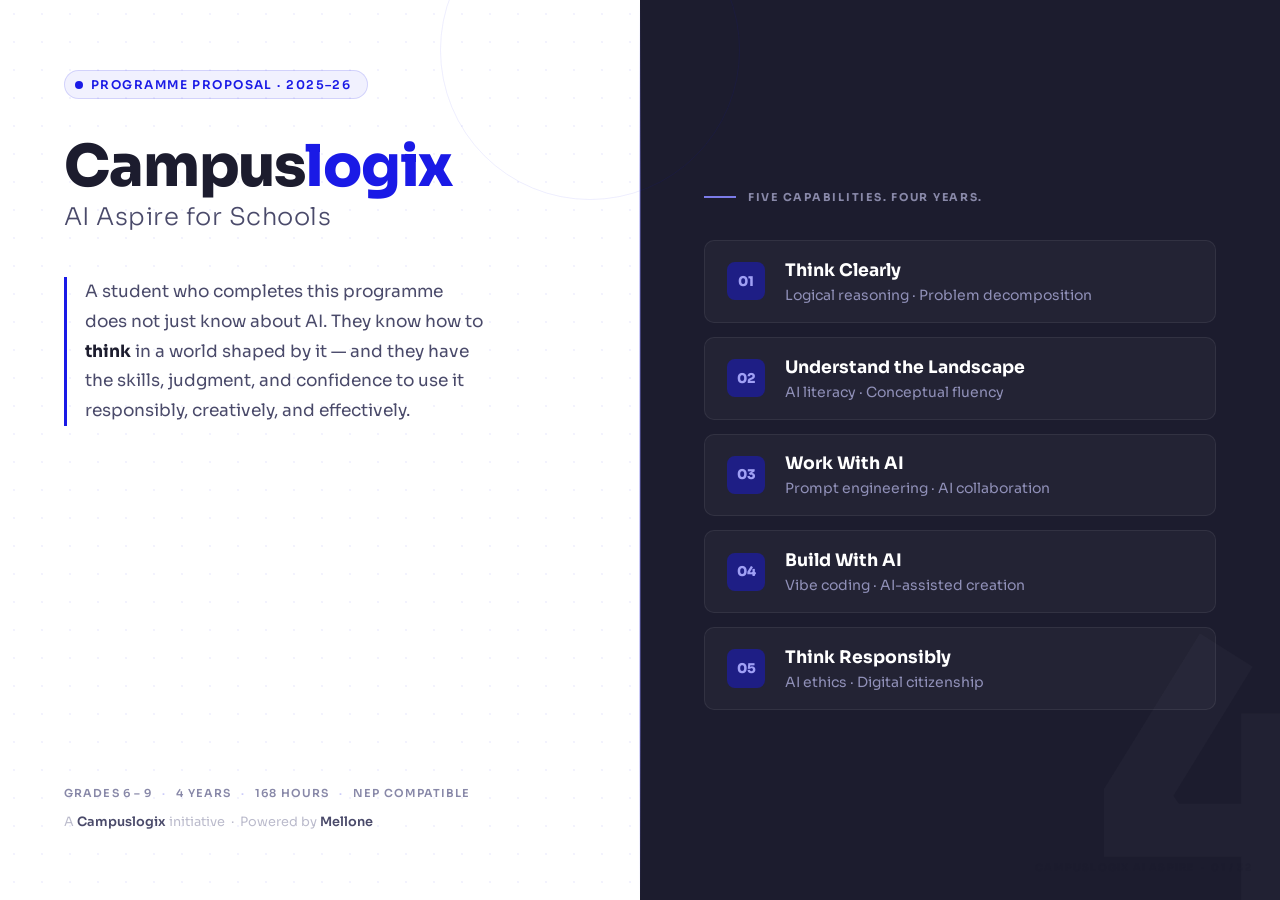
==== index.html @ 18c3fe25 "Smooth transitions, reorder closure slide, fix L9-04 layout - Transition easing updated to 0.55s cub" ====
<!DOCTYPE html>
<html lang="en">
<head>
<meta charset="UTF-8">
<meta name="viewport" content="width=device-width, initial-scale=1.0">
<title>Campuslogix AI Aspire for Schools</title>
<link rel="preconnect" href="https://fonts.googleapis.com">
<link rel="preconnect" href="https://fonts.gstatic.com" crossorigin>
<link href="https://fonts.googleapis.com/css2?family=Sora:wght@300;400;600;700;800&display=swap" rel="stylesheet">
<style>
*,*::before,*::after{box-sizing:border-box;margin:0;padding:0}
:root{--deep-blue:#1A1AE6;--mid-blue:#3333CC;--periwinkle:#7B7BE8;--pale-blue:#A0A0F5;--off-white:#F4F4FB;--dark-navy:#1C1C2E;--white:#FFFFFF;--mid-grey:#4A4A6A;--light-grey:#8888A8}
html,body{width:100%;height:100%;font-family:'Sora',sans-serif;overflow:hidden}
.deck{width:100vw;height:100vh;position:relative;overflow:hidden}
.slide{position:absolute;inset:0;width:100%;height:100%;overflow:hidden}

/* ── section_01_open.html ── */
/* ── RESET ───────────────────────────────────────────────────────────────── */
*, *::before, *::after { box-sizing: border-box; margin: 0; padding: 0; }

:root {
  --deep-blue:  #1A1AE6;
  --mid-blue:   #3333CC;
  --periwinkle: #7B7BE8;
  --pale-blue:  #A0A0F5;
  --off-white:  #F4F4FB;
  --dark-navy:  #1C1C2E;
  --white:      #FFFFFF;
  --mid-grey:   #4A4A6A;
  --light-grey: #8888A8;
}

html, body {
  width: 100%; height: 100%;
  font-family: 'Sora', sans-serif;
  background: var(--dark-navy);
  overflow: hidden;
}

/* ── DECK WRAPPER ────────────────────────────────────────────────────────── */
.deck {
  width: 100vw;
  height: 100vh;
  position: relative;
  overflow: hidden;
}

/* Each slide fills the full viewport, stacked via transform */
.slide {
  position: absolute;
  inset: 0;
  width: 100%;
  height: 100%;
  transform: translateY(100%);
  transition: transform 0.45s cubic-bezier(0.65, 0, 0.35, 1);
  will-change: transform;
  overflow: hidden;
}

.slide.active   { transform: translateY(0); }
.slide.prev     { transform: translateY(-100%); }
/* inactive slides stay at translateX(100%) by default */

/* ── NAV DOTS ────────────────────────────────────────────────────────────── */
.nav-dots {
  position: fixed;
  bottom: clamp(18px, 2.5vw, 32px);
  left: 50%;
  transform: translateX(-50%);
  display: flex;
  gap: 10px;
  z-index: 100;
}
.nav-dot {
  width: 7px; height: 7px;
  border-radius: 50%;
  background: rgba(255,255,255,0.2);
  border: none;
  cursor: pointer;
  padding: 0;
  transition: background 0.25s, transform 0.25s;
}
.nav-dot.active {
  background: var(--periwinkle);
  transform: scale(1.3);
}

/* ── NAV ARROWS ─────────────────────────────────────────────────────────── */
.nav-arrow {
  position: fixed;
  top: 50%;
  transform: translateY(-50%);
  z-index: 100;
  width: clamp(36px, 3.5vw, 48px);
  height: clamp(36px, 3.5vw, 48px);
  border-radius: 50%;
  border: 1px solid rgba(255,255,255,0.15);
  background: rgba(255,255,255,0.06);
  color: rgba(255,255,255,0.5);
  font-size: clamp(14px, 1.4vw, 18px);
  cursor: pointer;
  display: flex; align-items: center; justify-content: center;
  transition: background 0.2s, border-color 0.2s, color 0.2s;
  backdrop-filter: blur(4px);
}
.nav-arrow:hover {
  background: rgba(123,123,232,0.2);
  border-color: rgba(123,123,232,0.4);
  color: var(--white);
}
.nav-arrow.left  { left:  clamp(12px, 1.5vw, 24px); }
.nav-arrow.right { right: clamp(12px, 1.5vw, 24px); }
.nav-arrow:disabled { opacity: 0.2; cursor: default; }
.nav-arrow:disabled:hover { background: rgba(255,255,255,0.06); border-color: rgba(255,255,255,0.15); color: rgba(255,255,255,0.5); }

/* ── SLIDE BADGE (shared) ────────────────────────────────────────────────── */
.slide-badge {
  position: absolute;
  bottom: clamp(16px, 2vw, 28px);
  right: clamp(20px, 2.2vw, 32px);
  font-size: 10px; font-weight: 700;
  letter-spacing: 0.12em; text-transform: uppercase;
  color: rgba(255,255,255,0.15);
  z-index: 10;
}
.slide-badge.dark-text { color: rgba(28,28,46,0.22); }

/* ═══════════════════════════════════════════════════════════════════════════
   SLIDE 01 — HERO
   ═══════════════════════════════════════════════════════════════════════════ */
#slide-01 {
  display: grid;
  grid-template-columns: 1fr 1fr;
  background: var(--white);
}

/* Left panel */
.s1-left {
  background: var(--white);
  display: flex; flex-direction: column; justify-content: space-between;
  padding: clamp(40px,5.5vw,76px) clamp(40px,5vw,72px);
  position: relative; z-index: 2;
}
.s1-left::before {
  content: ''; position: absolute; inset: 0;
  background-image: radial-gradient(circle, rgba(26,26,230,0.055) 1px, transparent 1px);
  background-size: 28px 28px; pointer-events: none;
}
.s1-left::after {
  content: ''; position: absolute; top: -100px; right: -100px;
  width: 300px; height: 300px; border-radius: 50%;
  border: 1.5px solid rgba(26,26,230,0.07); pointer-events: none;
}
.s1-left-top, .s1-left-bottom { position: relative; z-index: 1; }

.label-chip {
  display: inline-flex; align-items: center; gap: 8px;
  background: rgba(26,26,230,0.06); border: 1px solid rgba(26,26,230,0.14);
  border-radius: 100px; padding: 6px 16px 6px 10px;
  margin-bottom: clamp(24px,3vw,40px);
}
.label-chip .dot {
  width: 8px; height: 8px; border-radius: 50%; background: var(--deep-blue);
  animation: pulse 2.4s ease-in-out infinite;
}
@keyframes pulse { 0%,100%{opacity:1;transform:scale(1)} 50%{opacity:0.35;transform:scale(0.7)} }
.label-chip span {
  font-size: clamp(10px,1vw,12px); font-weight: 600;
  letter-spacing: 0.12em; text-transform: uppercase; color: var(--deep-blue);
}

.wordmark {
  font-size: clamp(36px,4.5vw,64px); font-weight: 800;
  color: var(--dark-navy); line-height: 1; letter-spacing: -0.02em; margin-bottom: 6px;
}
.wordmark em { font-style: normal; color: var(--deep-blue); }

.programme-name {
  font-size: clamp(15px,1.9vw,25px); font-weight: 300;
  color: var(--mid-grey); letter-spacing: 0.02em; margin-bottom: clamp(28px,3.5vw,48px);
}

.hero-statement {
  font-size: clamp(13px,1.35vw,17px); font-weight: 400; color: var(--mid-grey);
  line-height: 1.75; max-width: 420px;
  border-left: 3px solid var(--deep-blue); padding-left: 18px;
}
.hero-statement strong { color: var(--dark-navy); font-weight: 700; }

.meta-tags { display: flex; flex-wrap: wrap; gap: 10px; margin-bottom: 14px; }
.tag {
  font-size: clamp(9px,0.9vw,11px); font-weight: 600;
  letter-spacing: 0.1em; text-transform: uppercase; color: var(--light-grey);
  display: flex; align-items: center; gap: 10px;
}
.tag::after { content: '·'; color: rgba(26,26,230,0.22); }
.tag:last-child::after { display: none; }
.attribution { font-size: clamp(10px,1vw,13px); color: #BBBBCC; }
.attribution strong { color: var(--mid-grey); font-weight: 600; }

/* Junction line */
.junction {
  position: absolute; top: 0; left: 50%; transform: translateX(-50%);
  width: 2px; height: 100%;
  background: linear-gradient(to bottom, transparent 0%, rgba(123,123,232,0.4) 20%, rgba(123,123,232,0.4) 80%, transparent 100%);
  z-index: 5; pointer-events: none;
}

/* Right panel */
.s1-right {
  background: var(--dark-navy);
  display: flex; flex-direction: column; justify-content: center;
  padding: clamp(40px,6vw,80px) clamp(40px,5vw,72px);
  position: relative; overflow: hidden;
}
.bg-numeral {
  position: absolute; right: -40px; bottom: -60px;
  font-size: clamp(200px,28vw,380px); font-weight: 800;
  color: rgba(255,255,255,0.025); line-height: 1;
  pointer-events: none; user-select: none; letter-spacing: -0.05em;
}
.s1-right-content { position: relative; z-index: 1; }

.section-label {
  font-size: clamp(10px,0.95vw,12px); font-weight: 700;
  letter-spacing: 0.18em; text-transform: uppercase; color: var(--periwinkle);
  margin-bottom: clamp(24px,2.8vw,38px); display: flex; align-items: center; gap: 12px;
}
.section-label::before { content: ''; display: block; width: 32px; height: 2px; background: var(--periwinkle); }

.pillar-stack { display: flex; flex-direction: column; gap: clamp(10px,1.1vw,14px); }

.pillar {
  display: flex; align-items: center; gap: clamp(14px,1.5vw,20px);
  padding: clamp(13px,1.4vw,18px) clamp(16px,1.8vw,22px);
  border-radius: 10px; border: 1px solid rgba(255,255,255,0.07);
  background: rgba(255,255,255,0.03);
  transition: border-color 0.2s, background 0.2s;
}
.pillar:hover { border-color: rgba(123,123,232,0.35); background: rgba(123,123,232,0.07); }
.pillar-num {
  width: clamp(32px,3vw,42px); height: clamp(32px,3vw,42px); border-radius: 8px;
  background: rgba(26,26,230,0.45);
  display: flex; align-items: center; justify-content: center;
  font-size: clamp(11px,1.05vw,14px); font-weight: 800; color: var(--pale-blue); flex-shrink: 0;
}
.pillar-text { display: flex; flex-direction: column; gap: 5px; }
.pillar-name { font-size: clamp(14px,1.35vw,18px); font-weight: 700; color: var(--white); }
.pillar-desc { font-size: clamp(12px,1.1vw,14px); font-weight: 400; color: #9090B8; }


/* ═══════════════════════════════════════════════════════════════════════════
   SLIDE 02 — THE OPPORTUNITY
   ═══════════════════════════════════════════════════════════════════════════ */
#slide-02 {
  display: grid;
  grid-template-rows: auto 1fr;
  background: var(--white);
}
#slide-02::before {
  content: ''; position: absolute; inset: 0;
  background-image: radial-gradient(circle, rgba(26,26,230,0.055) 1px, transparent 1px);
  background-size: 28px 28px; pointer-events: none; z-index: 0;
}

.top-bar {
  background: var(--deep-blue);
  padding: clamp(18px,2.2vw,28px) clamp(48px,5.5vw,80px);
  display: flex; align-items: center; justify-content: space-between;
  position: relative; z-index: 2;
}
.top-bar-label {
  font-size: clamp(10px,0.95vw,12px); font-weight: 700;
  letter-spacing: 0.18em; text-transform: uppercase; color: var(--pale-blue);
  display: flex; align-items: center; gap: 12px;
}
.top-bar-label::before { content: ''; display: block; width: 24px; height: 2px; background: var(--pale-blue); }
.top-bar-title {
  font-size: clamp(13px,1.3vw,17px); font-weight: 700; color: var(--white); letter-spacing: -0.01em;
}

.s2-content {
  display: grid; grid-template-columns: 1fr 1fr;
  position: relative; z-index: 1; overflow: hidden;
}

.col-left {
  padding: clamp(36px,4.5vw,64px) clamp(48px,5.5vw,80px);
  display: flex; flex-direction: column; justify-content: center;
  border-right: 1px solid rgba(26,26,230,0.1);
}
.col-heading {
  font-size: clamp(22px,2.8vw,40px); font-weight: 800;
  color: var(--dark-navy); line-height: 1.15; letter-spacing: -0.02em;
  margin-bottom: clamp(20px,2.5vw,36px);
}
.col-heading em { font-style: normal; color: var(--deep-blue); }

.reality-list { display: flex; flex-direction: column; gap: clamp(14px,1.6vw,22px); }
.reality-item { display: flex; align-items: flex-start; gap: clamp(14px,1.5vw,20px); }
.reality-icon {
  width: clamp(36px,3.6vw,48px); height: clamp(36px,3.6vw,48px);
  border-radius: 10px; background: rgba(26,26,230,0.07); border: 1px solid rgba(26,26,230,0.12);
  display: flex; align-items: center; justify-content: center;
  font-size: clamp(16px,1.7vw,22px); flex-shrink: 0;
}
.reality-title {
  font-size: clamp(13px,1.3vw,17px); font-weight: 700; color: var(--dark-navy); margin-bottom: 4px;
}
.reality-sub {
  font-size: clamp(11px,1.05vw,13px); font-weight: 400; color: var(--light-grey); line-height: 1.55;
}

.col-right {
  padding: clamp(36px,4.5vw,64px) clamp(48px,5.5vw,80px);
  display: flex; flex-direction: column; justify-content: center; position: relative;
}
.col-right::before {
  content: 'GAP'; position: absolute; bottom: -20px; right: -10px;
  font-size: clamp(120px,16vw,220px); font-weight: 800;
  color: rgba(26,26,230,0.04); line-height: 1;
  letter-spacing: -0.04em; pointer-events: none; user-select: none;
}
.gap-heading {
  font-size: clamp(22px,2.8vw,40px); font-weight: 800;
  color: var(--dark-navy); line-height: 1.15; letter-spacing: -0.02em;
  margin-bottom: clamp(20px,2.5vw,36px);
}
.gap-heading em { font-style: normal; color: var(--deep-blue); }
.gap-statement {
  font-size: clamp(13px,1.3vw,17px); font-weight: 400; color: var(--mid-grey);
  line-height: 1.75; margin-bottom: clamp(24px,3vw,40px);
  border-left: 3px solid var(--deep-blue); padding-left: 18px;
}
.gap-statement strong { color: var(--dark-navy); font-weight: 700; }

.gap-cards { display: flex; flex-direction: column; gap: clamp(10px,1.2vw,16px); }
.gap-card {
  padding: clamp(14px,1.5vw,20px) clamp(18px,2vw,26px);
  border-radius: 10px; border: 1px solid rgba(26,26,230,0.12);
  background: rgba(26,26,230,0.04);
  display: flex; align-items: center; gap: 16px;
}
.gap-card-num {
  font-size: clamp(22px,2.4vw,32px); font-weight: 800;
  color: var(--deep-blue); letter-spacing: -0.02em; flex-shrink: 0;
  min-width: clamp(50px,5vw,70px);
}
.gap-card-label { font-size: clamp(12px,1.15vw,15px); font-weight: 500; color: var(--dark-navy); line-height: 1.4; }
.gap-card-sub { font-size: clamp(10px,0.95vw,12px); font-weight: 400; color: var(--light-grey); margin-top: 3px; }


/* ═══════════════════════════════════════════════════════════════════════════
   SLIDE 03 — DEFINITION
   ═══════════════════════════════════════════════════════════════════════════ */
#slide-03 {
  display: flex; flex-direction: column;
  background: var(--dark-navy);
}

.top-rule {
  position: absolute; top: 0; left: 0; right: 0; height: 4px;
  background: linear-gradient(to right, var(--deep-blue) 0%, var(--periwinkle) 50%, transparent 100%);
  z-index: 3;
}

/* Background circles repositioned — bottom right corner only */
.bg-circle-1 {
  position: absolute; right: -220px; bottom: -220px;
  width: clamp(500px,55vw,700px); height: clamp(500px,55vw,700px);
  border-radius: 50%; border: 1px solid rgba(123,123,232,0.08); pointer-events: none;
}
.bg-circle-2 {
  position: absolute; right: -120px; bottom: -120px;
  width: clamp(340px,38vw,480px); height: clamp(340px,38vw,480px);
  border-radius: 50%; border: 1px solid rgba(123,123,232,0.05); pointer-events: none;
}
.bg-circle-3 {
  position: absolute; right: -40px; bottom: -40px;
  width: clamp(180px,22vw,280px); height: clamp(180px,22vw,280px);
  border-radius: 50%; background: rgba(26,26,230,0.05); border: 1px solid rgba(26,26,230,0.1); pointer-events: none;
}

/* Full-width single-column content — statement top, stats bottom */
.s3-content {
  flex: 1;
  display: flex; flex-direction: column; justify-content: center;
  padding: clamp(36px,5vw,64px) clamp(60px,7vw,100px) clamp(24px,3vw,40px);
  position: relative; z-index: 2;
  gap: clamp(24px,3vw,40px);
}

/* Statement block — full width, left-aligned */
.statement-col {
  display: flex; flex-direction: column;
  max-width: 820px;
}

.eyebrow {
  font-size: clamp(10px,0.95vw,12px); font-weight: 700;
  letter-spacing: 0.2em; text-transform: uppercase; color: var(--periwinkle);
  display: flex; align-items: center; gap: 12px;
  margin-bottom: clamp(16px,2vw,28px);
}
.eyebrow::before { content: ''; display: block; width: 32px; height: 2px; background: var(--periwinkle); }

/* Statement now on one line — no line breaks needed */
.main-statement {
  font-size: clamp(26px,3.6vw,52px); font-weight: 800;
  color: var(--white); line-height: 1.12; letter-spacing: -0.03em;
  margin-bottom: clamp(16px,2vw,28px);
}
.main-statement .accent { color: var(--pale-blue); }
.main-statement .break { display: inline; }

.sub-statement {
  font-size: clamp(13px,1.35vw,18px); font-weight: 300;
  color: rgba(255,255,255,0.55); line-height: 1.65; max-width: 720px;
  margin-bottom: clamp(16px,2vw,28px);
}
.sub-statement strong { color: rgba(255,255,255,0.85); font-weight: 600; }

.three-chips { display: flex; gap: clamp(8px,1vw,14px); flex-wrap: wrap; }
.chip {
  padding: clamp(7px,0.8vw,10px) clamp(14px,1.6vw,22px); border-radius: 100px;
  border: 1px solid rgba(255,255,255,0.12);
  font-size: clamp(11px,1vw,13px); font-weight: 600; letter-spacing: 0.04em;
  color: rgba(255,255,255,0.7); background: rgba(255,255,255,0.04);
}
.chip.primary { background: var(--deep-blue); border-color: var(--deep-blue); color: var(--white); }

/* ── STAT ROW — horizontal across full width ─────────────────────────────── */
.stat-row {
  display: grid;
  grid-template-columns: repeat(4, 1fr);
  gap: clamp(12px,1.4vw,20px);
  position: relative; z-index: 2;
}

.stat-block {
  display: flex; flex-direction: column; align-items: flex-start;
  padding: clamp(18px,2vw,26px) clamp(20px,2.2vw,30px);
  border-radius: 14px;
  border: 1px solid rgba(255,255,255,0.07);
  background: rgba(255,255,255,0.03);
  gap: 4px;
}
.stat-num {
  font-size: clamp(30px,4vw,52px); font-weight: 800;
  color: var(--pale-blue); letter-spacing: -0.03em; line-height: 1;
}
.stat-unit {
  font-size: clamp(10px,0.9vw,12px); font-weight: 700;
  color: var(--periwinkle); letter-spacing: 0.1em; text-transform: uppercase;
  margin-top: 2px;
}
.stat-label {
  font-size: clamp(11px,1vw,13px); font-weight: 400;
  color: rgba(255,255,255,0.4); line-height: 1.4; margin-top: 4px;
}

/* stat-divider no longer needed — keeping class harmless */
.stat-divider { display: none; }

.bottom-strip {
  padding: clamp(16px,2vw,24px) clamp(60px,7vw,100px);
  display: flex; align-items: center; justify-content: space-between;
  border-top: 1px solid rgba(255,255,255,0.06);
  position: relative; z-index: 2;
}
.bottom-wordmark {
  font-size: clamp(12px,1.2vw,16px); font-weight: 700;
  color: rgba(255,255,255,0.3); letter-spacing: -0.01em;
}
.bottom-wordmark em { font-style: normal; color: rgba(160,160,245,0.6); }
.bottom-badge {
  font-size: 10px; font-weight: 700;
  letter-spacing: 0.12em; text-transform: uppercase;
  color: rgba(255,255,255,0.15);
}

/* ── section_02_programme.html ── */
/* ── RESET ───────────────────────────────────────────────────────────────── */
*, *::before, *::after { box-sizing: border-box; margin: 0; padding: 0; }
:root {
  --deep-blue:  #1A1AE6;
  --mid-blue:   #3333CC;
  --periwinkle: #7B7BE8;
  --pale-blue:  #A0A0F5;
  --off-white:  #F4F4FB;
  --dark-navy:  #1C1C2E;
  --white:      #FFFFFF;
  --mid-grey:   #4A4A6A;
  --light-grey: #8888A8;
}
html, body { width: 100%; height: 100%; font-family: 'Sora', sans-serif; overflow: hidden; }

/* ── DECK ────────────────────────────────────────────────────────────────── */
.deck { width: 100vw; height: 100vh; position: relative; overflow: hidden; }

.slide {
  position: absolute; inset: 0; width: 100%; height: 100%;
  transform: translateY(100%);
  transition: transform 0.45s cubic-bezier(0.65, 0, 0.35, 1);
  will-change: transform; overflow: hidden;
}
.slide.active { transform: translateY(0); }
.slide.prev   { transform: translateY(-100%); }

/* ── NAV ─────────────────────────────────────────────────────────────────── */
.nav-dots {
  position: fixed; bottom: clamp(18px,2.5vw,32px); left: 50%;
  transform: translateX(-50%); display: flex; gap: 10px; z-index: 100;
}
.nav-dot {
  width: 7px; height: 7px; border-radius: 50%;
  background: rgba(255,255,255,0.2); border: none; cursor: pointer; padding: 0;
  transition: background 0.25s, transform 0.25s;
}
.nav-dot.active { background: var(--periwinkle); transform: scale(1.3); }
.nav-dot.dark { background: rgba(28,28,46,0.2); }
.nav-dot.dark.active { background: var(--deep-blue); }

.nav-arrow {
  position: fixed; left: 50%; transform: translateX(-50%);
  z-index: 100;
  width: clamp(36px,3.5vw,48px); height: clamp(36px,3.5vw,48px);
  border-radius: 50%; border: 1px solid rgba(255,255,255,0.15);
  background: rgba(255,255,255,0.06); color: rgba(255,255,255,0.5);
  font-size: clamp(14px,1.4vw,18px); cursor: pointer;
  display: flex; align-items: center; justify-content: center;
  transition: background 0.2s, border-color 0.2s, color 0.2s;
  backdrop-filter: blur(4px);
}
.nav-arrow:hover { background: rgba(123,123,232,0.2); border-color: rgba(123,123,232,0.4); color: var(--white); }
.nav-arrow.up   { top:  clamp(12px,1.5vw,24px); }
.nav-arrow.down { bottom: clamp(52px,6vw,76px); }
.nav-arrow:disabled { opacity: 0.2; cursor: default; }
.nav-arrow:disabled:hover { background: rgba(255,255,255,0.06); border-color: rgba(255,255,255,0.15); color: rgba(255,255,255,0.5); }

/* Slide badge */
.slide-badge {
  position: absolute; bottom: clamp(16px,2vw,28px); right: clamp(20px,2.2vw,32px);
  font-size: 10px; font-weight: 700; letter-spacing: 0.12em; text-transform: uppercase;
  color: rgba(255,255,255,0.15); z-index: 10;
}
.slide-badge.on-white { color: rgba(28,28,46,0.22); }

/* Top bar shared */
.top-bar {
  background: var(--deep-blue);
  padding: clamp(18px,2.2vw,28px) clamp(48px,5.5vw,80px);
  display: flex; align-items: center; justify-content: space-between;
  position: relative; z-index: 2; flex-shrink: 0;
}
.top-bar-label {
  font-size: clamp(10px,0.95vw,12px); font-weight: 700;
  letter-spacing: 0.18em; text-transform: uppercase; color: var(--pale-blue);
  display: flex; align-items: center; gap: 12px;
}
.top-bar-label::before { content: ''; display: block; width: 24px; height: 2px; background: var(--pale-blue); }
.top-bar-title { font-size: clamp(13px,1.3vw,17px); font-weight: 700; color: var(--white); }

/* Dot grid bg */
.dot-grid::before {
  content: ''; position: absolute; inset: 0;
  background-image: radial-gradient(circle, rgba(26,26,230,0.055) 1px, transparent 1px);
  background-size: 28px 28px; pointer-events: none; z-index: 0;
}

/* ═══════════════════════════════════════════════════════════════════════════
   SLIDE 04 — SECTION DIVIDER
   ═══════════════════════════════════════════════════════════════════════════ */
#slide-04 {
  background: var(--dark-navy);
  display: flex; flex-direction: column; justify-content: center; align-items: flex-start;
  padding: clamp(60px,8vw,120px);
}

/* Diagonal grid lines */
#slide-04::before {
  content: ''; position: absolute; inset: 0;
  background-image:
    linear-gradient(rgba(255,255,255,0.02) 1px, transparent 1px),
    linear-gradient(90deg, rgba(255,255,255,0.02) 1px, transparent 1px);
  background-size: 60px 60px;
  pointer-events: none;
}

/* Large section number */
.section-bg-num {
  position: absolute; right: clamp(40px,6vw,80px); top: 50%; transform: translateY(-50%);
  font-size: clamp(200px,28vw,360px); font-weight: 800; line-height: 1;
  color: rgba(255,255,255,0.03); letter-spacing: -0.05em;
  pointer-events: none; user-select: none;
}

.s4-content { position: relative; z-index: 2; }

.s4-kicker {
  font-size: clamp(10px,0.95vw,12px); font-weight: 700;
  letter-spacing: 0.2em; text-transform: uppercase; color: var(--periwinkle);
  display: flex; align-items: center; gap: 12px; margin-bottom: clamp(20px,2.5vw,36px);
}
.s4-kicker::before { content: ''; display: block; width: 40px; height: 2px; background: var(--periwinkle); }

.s4-title {
  font-size: clamp(48px,8vw,120px); font-weight: 800; line-height: 0.92;
  letter-spacing: -0.04em; color: var(--white); margin-bottom: clamp(24px,3vw,44px);
}
.s4-title .blue { color: var(--pale-blue); }

.s4-desc {
  font-size: clamp(14px,1.5vw,20px); font-weight: 300;
  color: rgba(255,255,255,0.45); line-height: 1.6; max-width: 540px;
}

/* Accent line — right edge */
.s4-accent-line {
  position: absolute; right: 0; top: 0; bottom: 0; width: 4px;
  background: linear-gradient(to bottom, transparent, var(--periwinkle), var(--deep-blue), transparent);
}

/* ═══════════════════════════════════════════════════════════════════════════
   SLIDE 05 — NOT A TECHNOLOGY COURSE
   ═══════════════════════════════════════════════════════════════════════════ */
#slide-05 {
  background: var(--white);
  display: grid; grid-template-columns: 1fr 1fr;
}
#slide-05 .dot-grid::before { z-index: 0; }

.s5-left {
  background: var(--white);
  display: flex; flex-direction: column; justify-content: center;
  padding: clamp(48px,6vw,88px) clamp(48px,5.5vw,80px);
  position: relative; z-index: 2; border-right: 1px solid rgba(26,26,230,0.08);
}
.s5-eyebrow {
  font-size: clamp(10px,0.95vw,12px); font-weight: 700;
  letter-spacing: 0.2em; text-transform: uppercase; color: var(--deep-blue);
  display: flex; align-items: center; gap: 12px; margin-bottom: clamp(20px,2.5vw,36px);
}
.s5-eyebrow::before { content: ''; display: block; width: 32px; height: 2px; background: var(--deep-blue); }

.s5-headline {
  font-size: clamp(26px,3.8vw,54px); font-weight: 800; line-height: 1.08;
  letter-spacing: -0.03em; color: var(--dark-navy); margin-bottom: clamp(20px,2.5vw,36px);
}
.s5-headline .accent { color: var(--deep-blue); }

.s5-body {
  font-size: clamp(13px,1.3vw,17px); font-weight: 400; color: var(--mid-grey);
  line-height: 1.75; border-left: 3px solid var(--deep-blue); padding-left: 18px;
}
.s5-body strong { color: var(--dark-navy); font-weight: 700; }

.s5-right {
  background: var(--off-white);
  display: flex; flex-direction: column; justify-content: center;
  padding: clamp(48px,6vw,88px) clamp(48px,5.5vw,80px);
  position: relative; z-index: 1; gap: clamp(14px,1.8vw,24px);
}
.s5-right-label {
  font-size: clamp(10px,0.95vw,12px); font-weight: 700;
  letter-spacing: 0.18em; text-transform: uppercase; color: var(--light-grey);
  margin-bottom: clamp(4px,0.5vw,8px);
}
.s5-point {
  display: flex; align-items: flex-start; gap: clamp(14px,1.5vw,20px);
  padding: clamp(14px,1.6vw,20px) clamp(18px,2vw,26px);
  border-radius: 12px; border: 1px solid rgba(26,26,230,0.1);
  background: var(--white);
}
.s5-point-icon {
  width: clamp(34px,3.4vw,44px); height: clamp(34px,3.4vw,44px);
  border-radius: 10px; background: rgba(26,26,230,0.07);
  border: 1px solid rgba(26,26,230,0.12);
  display: flex; align-items: center; justify-content: center;
  font-size: clamp(15px,1.6vw,20px); flex-shrink: 0;
}
.s5-point-text {}
.s5-point-title { font-size: clamp(13px,1.25vw,16px); font-weight: 700; color: var(--dark-navy); margin-bottom: 4px; }
.s5-point-sub { font-size: clamp(11px,1.05vw,13px); font-weight: 400; color: var(--light-grey); line-height: 1.5; }

/* ═══════════════════════════════════════════════════════════════════════════
   SLIDE 06 — FOUR-YEAR ARC (VISUAL)
   ═══════════════════════════════════════════════════════════════════════════ */
#slide-06 {
  background: var(--white);
  display: grid;
  grid-template-rows: auto 1fr;
}
#slide-06::before {
  content: ''; position: absolute; inset: 0;
  background-image: radial-gradient(circle, rgba(26,26,230,0.055) 1px, transparent 1px);
  background-size: 28px 28px; pointer-events: none; z-index: 0;
}

.s6-top {
  background: var(--deep-blue);
  padding: clamp(18px,2.2vw,28px) clamp(48px,5.5vw,80px);
  display: flex; align-items: center; justify-content: space-between;
  flex-shrink: 0; z-index: 2; position: relative;
}
.s6-top-label {
  font-size: clamp(10px,0.95vw,12px); font-weight: 700;
  letter-spacing: 0.18em; text-transform: uppercase; color: var(--pale-blue);
  display: flex; align-items: center; gap: 12px;
}
.s6-top-label::before { content: ''; display: block; width: 24px; height: 2px; background: var(--pale-blue); }
.s6-top-title { font-size: clamp(13px,1.3vw,17px); font-weight: 700; color: var(--white); }

/* Split body */
.s6-body {
  display: grid; grid-template-columns: 1fr 1.6fr;
  position: relative; z-index: 1; overflow: hidden;
}

/* LHS — explanation */
.s6-explain {
  display: flex; flex-direction: column; justify-content: center;
  padding: clamp(36px,4.5vw,64px) clamp(40px,5vw,72px);
  border-right: 1px solid rgba(26,26,230,0.1);
}
.s6-eyebrow {
  font-size: clamp(10px,0.95vw,12px); font-weight: 700;
  letter-spacing: 0.2em; text-transform: uppercase; color: var(--deep-blue);
  display: flex; align-items: center; gap: 12px;
  margin-bottom: clamp(16px,2vw,28px);
}
.s6-eyebrow::before { content: ''; display: block; width: 28px; height: 2px; background: var(--deep-blue); }
.s6-headline {
  font-size: clamp(24px,3.2vw,44px); font-weight: 800; line-height: 1.1;
  letter-spacing: -0.03em; color: var(--dark-navy);
  margin-bottom: clamp(16px,2vw,26px);
}
.s6-headline .accent { color: var(--deep-blue); }
.s6-body-text {
  font-size: clamp(12px,1.2vw,16px); font-weight: 400; color: var(--mid-grey);
  line-height: 1.75; margin-bottom: clamp(20px,2.5vw,36px);
}
.s6-body-text strong { color: var(--dark-navy); font-weight: 700; }
.s6-meta {
  display: flex; flex-direction: column; gap: clamp(8px,1vw,12px);
}
.s6-meta-item {
  display: flex; align-items: center; gap: 12px;
  font-size: clamp(11px,1.05vw,14px); font-weight: 500; color: var(--mid-grey);
}
.s6-meta-dot {
  width: 8px; height: 8px; border-radius: 50%; flex-shrink: 0;
}

/* RHS — arc visualisation */
.s6-visual {
  display: flex; flex-direction: column;
  justify-content: center; align-items: stretch;
  padding: clamp(24px,3vw,40px) clamp(28px,3.5vw,52px) clamp(24px,3vw,40px) clamp(20px,2.5vw,36px);
  position: relative;
}

/* Horizontal connecting line behind cards */
.arc-line {
  position: absolute;
  top: 50%; left: clamp(28px,3.5vw,52px); right: clamp(28px,3.5vw,52px);
  height: 2px;
  background: linear-gradient(to right, rgba(123,123,232,0.35), rgba(26,26,230,0.7));
  z-index: 1; pointer-events: none;
  transform: translateY(calc(-50% + clamp(16px,2vw,26px)));
}

/* Arc grid — 4 columns */
.arc-grid {
  display: grid; grid-template-columns: repeat(4, 1fr);
  gap: clamp(10px,1.2vw,18px);
  width: 100%; position: relative; z-index: 2;
  align-items: stretch;
}

/* Grade node */
.grade-node {
  display: flex; flex-direction: column; align-items: center;
}

/* Node dot */
.node-dot {
  width: clamp(12px,1.4vw,18px); height: clamp(12px,1.4vw,18px);
  border-radius: 50%; border: 3px solid;
  margin-bottom: clamp(10px,1.2vw,16px); flex-shrink: 0;
  position: relative; z-index: 3;
}
.grade-node:nth-child(1) .node-dot { border-color: #7B7BE8; background: #7B7BE8; box-shadow: 0 0 0 5px rgba(123,123,232,0.15); }
.grade-node:nth-child(2) .node-dot { border-color: #5555CC; background: #5555CC; box-shadow: 0 0 0 5px rgba(85,85,204,0.15); }
.grade-node:nth-child(3) .node-dot { border-color: #3333CC; background: #3333CC; box-shadow: 0 0 0 5px rgba(51,51,204,0.15); }
.grade-node:nth-child(4) .node-dot { border-color: #1A1AE6; background: #1A1AE6; box-shadow: 0 0 0 6px rgba(26,26,230,0.2); }

/* Card — all equal height via flex */
.grade-card {
  width: 100%; flex: 1; border-radius: 14px;
  padding: clamp(14px,1.8vw,22px) clamp(14px,1.6vw,20px);
  display: flex; flex-direction: column; gap: clamp(6px,0.8vw,10px);
  position: relative; overflow: hidden;
}
.grade-node:nth-child(1) .grade-card { background: rgba(123,123,232,0.07); border: 1px solid rgba(123,123,232,0.2); }
.grade-node:nth-child(2) .grade-card { background: rgba(85,85,204,0.08);   border: 1px solid rgba(85,85,204,0.22); }
.grade-node:nth-child(3) .grade-card { background: rgba(51,51,204,0.09);   border: 1px solid rgba(51,51,204,0.26); }
.grade-node:nth-child(4) .grade-card { background: rgba(26,26,230,0.1);   border: 1px solid rgba(26,26,230,0.32); }

/* Top shimmer */
.grade-card::before {
  content: ''; position: absolute; top: 0; left: 0; right: 0; height: 3px;
}
.grade-node:nth-child(1) .grade-card::before { background: #A0A0F5; }
.grade-node:nth-child(2) .grade-card::before { background: #7B7BE8; }
.grade-node:nth-child(3) .grade-card::before { background: #5555CC; }
.grade-node:nth-child(4) .grade-card::before { background: #1A1AE6; }

.grade-label {
  font-size: clamp(9px,0.82vw,10px); font-weight: 700; letter-spacing: 0.14em;
  text-transform: uppercase; color: var(--light-grey);
}
.grade-theme {
  font-size: clamp(14px,1.7vw,22px); font-weight: 800; letter-spacing: -0.02em; line-height: 1.1;
  color: var(--dark-navy);
}
.grade-node:nth-child(1) .grade-theme { color: #5555BB; }
.grade-node:nth-child(2) .grade-theme { color: #3333AA; }
.grade-node:nth-child(3) .grade-theme { color: #2222AA; }
.grade-node:nth-child(4) .grade-theme { color: var(--deep-blue); }

.grade-question {
  font-size: clamp(10px,0.95vw,12px); font-weight: 400;
  color: var(--light-grey); line-height: 1.5; font-style: italic;
}
.grade-units {
  display: flex; flex-wrap: wrap; gap: 5px; margin-top: auto; padding-top: 4px;
}
.grade-unit-tag {
  font-size: clamp(8px,0.78vw,9px); font-weight: 600; letter-spacing: 0.05em;
  padding: 3px 8px; border-radius: 100px;
  background: rgba(26,26,230,0.07); color: var(--mid-grey);
  border: 1px solid rgba(26,26,230,0.12);
}

/* Year label */
.grade-year {
  margin-top: clamp(8px,1vw,12px);
  font-size: clamp(10px,0.95vw,12px); font-weight: 600;
  letter-spacing: 0.06em; color: var(--light-grey);
}

/* ═══════════════════════════════════════════════════════════════════════════
   SLIDE 07 — FIVE PILLARS (VISUAL)
   ═══════════════════════════════════════════════════════════════════════════ */
#slide-07 {
  background: var(--white);
  display: flex; flex-direction: column;
}
#slide-07 .dot-grid::before { z-index: 0; }

.s7-top-bar {
  background: var(--deep-blue);
  padding: clamp(18px,2.2vw,28px) clamp(48px,5.5vw,80px);
  display: flex; align-items: center; justify-content: space-between;
  flex-shrink: 0; z-index: 2; position: relative;
}
.s7-label {
  font-size: clamp(10px,0.95vw,12px); font-weight: 700;
  letter-spacing: 0.18em; text-transform: uppercase; color: var(--pale-blue);
  display: flex; align-items: center; gap: 12px;
}
.s7-label::before { content: ''; display: block; width: 24px; height: 2px; background: var(--pale-blue); }
.s7-title { font-size: clamp(13px,1.3vw,17px); font-weight: 700; color: var(--white); }

.s7-pillars-area {
  flex: 1; display: flex; flex-direction: column;
  position: relative; z-index: 1;
  padding: 0 clamp(32px,4vw,64px) 0;
}

/* Five columns */
.pillars-row {
  flex: 1; display: grid; grid-template-columns: repeat(5, 1fr);
  gap: clamp(8px,1vw,16px);
  align-items: end;
  padding-bottom: clamp(32px,4vw,56px);
}

.pillar-col {
  display: flex; flex-direction: column; align-items: stretch;
  position: relative;
}

/* The visual pillar — equal height via flex stretch */
.pillar-tower {
  width: 100%; flex: 1;
  border-radius: 14px 14px 4px 4px;
  display: flex; flex-direction: column; justify-content: flex-start;
  padding: clamp(18px,2.2vw,28px) clamp(14px,1.5vw,20px);
  position: relative; overflow: hidden;
  cursor: default;
  transition: transform 0.2s ease;
}
.pillar-col:hover .pillar-tower { transform: translateY(-6px); }

/* Heights equal across all pillars */
.pillar-col:nth-child(1) .pillar-tower { background: linear-gradient(180deg, rgba(160,160,245,0.10) 0%, rgba(123,123,232,0.16) 100%); border: 1px solid rgba(123,123,232,0.22); }
.pillar-col:nth-child(2) .pillar-tower { background: linear-gradient(180deg, rgba(123,123,232,0.12) 0%, rgba(85,85,204,0.20) 100%);  border: 1px solid rgba(100,100,210,0.26); }
.pillar-col:nth-child(3) .pillar-tower { background: linear-gradient(180deg, rgba(85,85,204,0.14) 0%, rgba(51,51,204,0.24) 100%);   border: 1px solid rgba(68,68,200,0.30); }
.pillar-col:nth-child(4) .pillar-tower { background: linear-gradient(180deg, rgba(51,51,204,0.16) 0%, rgba(26,26,230,0.26) 100%);   border: 1px solid rgba(40,40,220,0.32); }
.pillar-col:nth-child(5) .pillar-tower { background: linear-gradient(180deg, rgba(26,26,230,0.18) 0%, rgba(20,20,180,0.30) 100%);   border: 1px solid rgba(26,26,230,0.38); }

/* Top accent bar */
.pillar-tower::before {
  content: ''; position: absolute; top: 0; left: 0; right: 0; height: 4px;
  border-radius: 14px 14px 0 0;
}
.pillar-col:nth-child(1) .pillar-tower::before { background: #A0A0F5; }
.pillar-col:nth-child(2) .pillar-tower::before { background: #8080E8; }
.pillar-col:nth-child(3) .pillar-tower::before { background: #5555CC; }
.pillar-col:nth-child(4) .pillar-tower::before { background: #3333CC; }
.pillar-col:nth-child(5) .pillar-tower::before { background: #1A1AE6; }

/* Pillar number */
.pillar-n {
  font-size: clamp(36px,5vw,64px); font-weight: 800; line-height: 1;
  letter-spacing: -0.04em; margin-bottom: clamp(12px,1.5vw,20px);
  opacity: 0.15;
}
.pillar-col:nth-child(1) .pillar-n { color: #7B7BE8; }
.pillar-col:nth-child(2) .pillar-n { color: #5555CC; }
.pillar-col:nth-child(3) .pillar-n { color: #3333CC; }
.pillar-col:nth-child(4) .pillar-n { color: #1A1AE6; }
.pillar-col:nth-child(5) .pillar-n { color: #1A1AE6; }

.pillar-name-text {
  font-size: clamp(13px,1.4vw,18px); font-weight: 800; line-height: 1.2;
  letter-spacing: -0.01em; color: var(--dark-navy);
  margin-bottom: clamp(8px,1vw,14px);
}
.pillar-desc-text {
  font-size: clamp(11px,1.05vw,13px); font-weight: 400;
  color: var(--light-grey); line-height: 1.55;
}

/* Baseline bar */
.pillars-baseline {
  height: 3px; width: 100%;
  background: linear-gradient(to right, rgba(160,160,245,0.4), rgba(26,26,230,0.8));
  border-radius: 2px; flex-shrink: 0;
  margin-bottom: clamp(16px,2vw,28px);
}

/* ═══════════════════════════════════════════════════════════════════════════
   SLIDE 08 — WHAT A GRADUATE CAN DO
   ═══════════════════════════════════════════════════════════════════════════ */
#slide-08 {
  background: var(--white);
  display: grid; grid-template-rows: auto 1fr;
  position: relative;
}
#slide-08.dot-grid::before { z-index: 0; }

.s8-body {
  display: grid; grid-template-columns: 1fr 1fr;
  position: relative; z-index: 1; flex: 1;
}
.s8-left {
  background: var(--dark-navy);
  display: flex; flex-direction: column; justify-content: center;
  padding: clamp(40px,5vw,72px) clamp(48px,5.5vw,80px);
  position: relative; overflow: hidden;
}
.s8-left::before {
  content: ''; position: absolute; inset: 0;
  background-image:
    linear-gradient(rgba(255,255,255,0.015) 1px, transparent 1px),
    linear-gradient(90deg, rgba(255,255,255,0.015) 1px, transparent 1px);
  background-size: 48px 48px; pointer-events: none;
}
.s8-left-inner { position: relative; z-index: 1; }

.s8-eyebrow {
  font-size: clamp(10px,0.95vw,12px); font-weight: 700;
  letter-spacing: 0.2em; text-transform: uppercase; color: var(--periwinkle);
  display: flex; align-items: center; gap: 12px; margin-bottom: clamp(20px,2.5vw,36px);
}
.s8-eyebrow::before { content: ''; display: block; width: 32px; height: 2px; background: var(--periwinkle); }

.s8-headline {
  font-size: clamp(28px,4.2vw,58px); font-weight: 800;
  line-height: 1.08; letter-spacing: -0.03em; color: var(--white);
  margin-bottom: clamp(20px,2.5vw,36px);
}
.s8-headline .accent { color: var(--pale-blue); }

.s8-sub {
  font-size: clamp(13px,1.3vw,17px); font-weight: 300;
  color: rgba(255,255,255,0.5); line-height: 1.7;
}
.s8-sub strong { color: rgba(255,255,255,0.8); font-weight: 600; }

/* Ghost grade motif */
.s8-ghost {
  position: absolute; bottom: -20px; right: -20px;
  font-size: clamp(120px,18vw,220px); font-weight: 800; line-height: 1;
  color: rgba(255,255,255,0.03); letter-spacing: -0.05em;
  pointer-events: none; user-select: none;
}

.s8-right {
  background: var(--off-white);
  display: flex; flex-direction: column; justify-content: center;
  padding: clamp(36px,4.5vw,64px) clamp(48px,5.5vw,80px);
  gap: clamp(12px,1.4vw,18px);
}

.s8-competency {
  display: flex; align-items: flex-start; gap: clamp(14px,1.5vw,20px);
  padding: clamp(14px,1.6vw,20px) clamp(18px,2vw,24px);
  border-radius: 12px; background: var(--white);
  border: 1px solid rgba(26,26,230,0.08);
}
.s8-pillar-tag {
  flex-shrink: 0; padding: 4px 10px; border-radius: 6px;
  font-size: clamp(9px,0.85vw,10px); font-weight: 700; letter-spacing: 0.08em;
  text-transform: uppercase; white-space: nowrap; margin-top: 2px;
}
.tag-p1 { background: rgba(160,160,245,0.15); color: #5555AA; }
.tag-p2 { background: rgba(123,123,232,0.12); color: #4444BB; }
.tag-p3 { background: rgba(85,85,204,0.12); color: #3333AA; }
.tag-p4 { background: rgba(51,51,204,0.12); color: #2222AA; }
.tag-p5 { background: rgba(26,26,230,0.1); color: var(--deep-blue); }

.s8-comp-text {
  font-size: clamp(12px,1.15vw,15px); font-weight: 500;
  color: var(--dark-navy); line-height: 1.5;
}

/* ═══════════════════════════════════════════════════════════════════════════
   SLIDE 09 — PROGRAMME AT A GLANCE
   ═══════════════════════════════════════════════════════════════════════════ */
#slide-09 {
  background: var(--dark-navy);
  display: flex; flex-direction: column;
}

.s9-main {
  flex: 1; display: grid; grid-template-columns: 1fr 1fr;
  position: relative; z-index: 1;
}
.s9-left {
  display: flex; flex-direction: column; justify-content: center;
  padding: clamp(36px,4.5vw,64px) clamp(40px,5vw,72px);
  border-right: 1px solid rgba(255,255,255,0.06);
  position: relative;
}
#slide-09::before {
  content: ''; position: absolute; inset: 0;
  background-image:
    linear-gradient(rgba(255,255,255,0.015) 1px, transparent 1px),
    linear-gradient(90deg, rgba(255,255,255,0.015) 1px, transparent 1px);
  background-size: 60px 60px; pointer-events: none;
}
.s9-eyebrow {
  font-size: clamp(10px,0.95vw,12px); font-weight: 700;
  letter-spacing: 0.2em; text-transform: uppercase; color: var(--periwinkle);
  display: flex; align-items: center; gap: 12px; margin-bottom: clamp(20px,2.5vw,36px);
}
.s9-eyebrow::before { content: ''; display: block; width: 32px; height: 2px; background: var(--periwinkle); }
.s9-headline {
  font-size: clamp(30px,4.5vw,62px); font-weight: 800; line-height: 1.08;
  letter-spacing: -0.03em; color: var(--white); margin-bottom: clamp(16px,2vw,28px);
}
.s9-headline .accent { color: var(--pale-blue); }
.s9-sub {
  font-size: clamp(13px,1.3vw,17px); font-weight: 300;
  color: rgba(255,255,255,0.45); line-height: 1.7; max-width: 420px;
}
.s9-sub strong { color: rgba(255,255,255,0.75); font-weight: 600; }

/* Badge progression strip */
.badge-strip {
  display: flex; align-items: center; gap: 0; margin-top: clamp(16px,2vw,28px);
}
.badge-item {
  display: flex; flex-direction: column; align-items: center; gap: 8px;
}
.badge-circle {
  width: clamp(36px,4vw,52px); height: clamp(36px,4vw,52px); border-radius: 50%;
  border: 2px solid; display: flex; align-items: center; justify-content: center;
  font-size: clamp(11px,1.1vw,14px); font-weight: 800; color: var(--white);
}
.badge-item:nth-child(1) .badge-circle { border-color: #A0A0F5; background: rgba(160,160,245,0.15); color: #A0A0F5; }
.badge-item:nth-child(3) .badge-circle { border-color: #7B7BE8; background: rgba(123,123,232,0.15); color: #7B7BE8; }
.badge-item:nth-child(5) .badge-circle { border-color: #3333CC; background: rgba(51,51,204,0.15); color: #9090E0; }
.badge-item:nth-child(7) .badge-circle { border-color: #1A1AE6; background: rgba(26,26,230,0.2); }
.badge-item:nth-child(7) .badge-circle { color: var(--pale-blue); }
.badge-label { font-size: clamp(9px,0.85vw,10px); font-weight: 600; letter-spacing: 0.06em; color: rgba(255,255,255,0.35); text-transform: uppercase; }
.badge-arrow {
  width: clamp(20px,2.5vw,36px); height: 2px;
  background: linear-gradient(to right, rgba(255,255,255,0.1), rgba(255,255,255,0.2));
  margin: 0 4px; margin-bottom: 22px;
}

.s9-right {
  display: flex; flex-direction: column; justify-content: center;
  padding: clamp(28px,3.5vw,52px) clamp(40px,5vw,72px);
  gap: clamp(6px,0.7vw,10px);
}
.s9-param {
  display: flex; align-items: center; gap: clamp(12px,1.4vw,20px);
  padding: clamp(10px,1.1vw,15px) clamp(14px,1.6vw,22px);
  border-radius: 10px; border: 1px solid rgba(255,255,255,0.06);
  background: rgba(255,255,255,0.03);
}
.s9-param-label {
  font-size: clamp(9px,0.85vw,11px); font-weight: 700; letter-spacing: 0.1em;
  text-transform: uppercase; color: rgba(255,255,255,0.3);
  min-width: clamp(80px,8.5vw,115px); flex-shrink: 0;
}
.s9-param-val {
  font-size: clamp(12px,1.15vw,15px); font-weight: 600; color: var(--white);
}
.s9-param-detail {
  font-size: clamp(10px,0.95vw,12px); font-weight: 400; color: rgba(255,255,255,0.4); margin-top: 2px;
}
.s9-param-divider { width: 1px; height: 18px; background: rgba(255,255,255,0.08); flex-shrink: 0; }

/* ── section_03_complete.html ── */
/* ── RESET & VARS ────────────────────────────────────────────────────────── */
*, *::before, *::after { box-sizing: border-box; margin: 0; padding: 0; }
:root {
  --deep-blue:  #1A1AE6;
  --mid-blue:   #3333CC;
  --periwinkle: #7B7BE8;
  --pale-blue:  #A0A0F5;
  --off-white:  #F4F4FB;
  --dark-navy:  #1C1C2E;
  --white:      #FFFFFF;
  --mid-grey:   #4A4A6A;
  --light-grey: #8888A8;
}
html, body { width: 100%; height: 100%; font-family: 'Sora', sans-serif; overflow: hidden; }

/* ── DECK ────────────────────────────────────────────────────────────────── */
.deck { width: 100vw; height: 100vh; position: relative; overflow: hidden; }

.slide {
  position: absolute; inset: 0; width: 100%; height: 100%;
  transform: translateY(100%);
  transition: transform 0.45s cubic-bezier(0.65, 0, 0.35, 1);
  will-change: transform; overflow: hidden;
}
.slide.active { transform: translateY(0); }
.slide.prev   { transform: translateY(-100%); }

/* ── NAV ─────────────────────────────────────────────────────────────────── */
.nav-dots {
  position: fixed; bottom: clamp(18px,2.5vw,32px); left: 50%;
  transform: translateX(-50%); display: flex; gap: 10px; z-index: 100;
}
.nav-dot {
  width: 7px; height: 7px; border-radius: 50%;
  background: rgba(255,255,255,0.2); border: none; cursor: pointer; padding: 0;
  transition: background 0.25s, transform 0.25s;
}
.nav-dot.active { background: var(--periwinkle); transform: scale(1.3); }
.nav-dot.on-white { background: rgba(28,28,46,0.18); }
.nav-dot.on-white.active { background: var(--deep-blue); transform: scale(1.3); }

.nav-arrow {
  position: fixed; left: 50%; transform: translateX(-50%);
  z-index: 100;
  width: clamp(36px,3.5vw,48px); height: clamp(36px,3.5vw,48px);
  border-radius: 50%; border: 1px solid rgba(255,255,255,0.15);
  background: rgba(255,255,255,0.06); color: rgba(255,255,255,0.5);
  font-size: clamp(14px,1.4vw,18px); cursor: pointer;
  display: flex; align-items: center; justify-content: center;
  transition: background 0.2s, border-color 0.2s, color 0.2s;
  backdrop-filter: blur(4px);
}
.nav-arrow:hover { background: rgba(123,123,232,0.2); border-color: rgba(123,123,232,0.4); color: var(--white); }
.nav-arrow.up   { top:  clamp(12px,1.5vw,24px); }
.nav-arrow.down { bottom: clamp(52px,6vw,76px); }
.nav-arrow:disabled { opacity: 0.2; cursor: default; }
.nav-arrow:disabled:hover { background: rgba(255,255,255,0.06); border-color: rgba(255,255,255,0.15); color: rgba(255,255,255,0.5); }

/* Slide badge */
.slide-badge {
  position: absolute; bottom: clamp(16px,2vw,28px); right: clamp(20px,2.2vw,32px);
  font-size: 10px; font-weight: 700; letter-spacing: 0.12em; text-transform: uppercase;
  color: rgba(255,255,255,0.15); z-index: 10;
}
.slide-badge.on-white { color: rgba(28,28,46,0.22); }

/* Dot grid utility */
.dot-grid::before {
  content: ''; position: absolute; inset: 0;
  background-image: radial-gradient(circle, rgba(26,26,230,0.055) 1px, transparent 1px);
  background-size: 28px 28px; pointer-events: none; z-index: 0;
}

/* Deep blue top bar (shared) */
.top-bar {
  background: var(--deep-blue);
  padding: clamp(18px,2.2vw,28px) clamp(48px,5.5vw,80px);
  display: flex; align-items: center; justify-content: space-between;
  position: relative; z-index: 2; flex-shrink: 0;
}
.top-bar-label {
  font-size: clamp(10px,0.95vw,12px); font-weight: 700;
  letter-spacing: 0.18em; text-transform: uppercase; color: var(--pale-blue);
  display: flex; align-items: center; gap: 12px;
}
.top-bar-label::before { content: ''; display: block; width: 24px; height: 2px; background: var(--pale-blue); }
.top-bar-title { font-size: clamp(13px,1.3vw,17px); font-weight: 700; color: var(--white); }

/* ═══════════════════════════════════════════════════════════════════════════
   SLIDE 10 — SECTION BREAKER
   ═══════════════════════════════════════════════════════════════════════════ */
#slide-10 {
  background: var(--dark-navy);
  display: flex; flex-direction: column;
  justify-content: center; align-items: flex-start;
  padding: clamp(60px,8vw,120px);
}
#slide-10::before {
  content: ''; position: absolute; inset: 0;
  background-image:
    linear-gradient(rgba(255,255,255,0.02) 1px, transparent 1px),
    linear-gradient(90deg, rgba(255,255,255,0.02) 1px, transparent 1px);
  background-size: 60px 60px; pointer-events: none;
}

/* Ghost section number */
.s10-bg-num {
  position: absolute; right: clamp(40px,6vw,80px); top: 50%; transform: translateY(-50%);
  font-size: clamp(200px,28vw,360px); font-weight: 800; line-height: 1;
  color: rgba(255,255,255,0.03); letter-spacing: -0.05em;
  pointer-events: none; user-select: none;
}

/* Five small pillar shapes — decorative, bottom right */
.s10-pillars-deco {
  position: absolute; right: clamp(60px,8vw,120px); bottom: clamp(40px,5vw,80px);
  display: flex; align-items: flex-end; gap: clamp(6px,0.8vw,12px);
  pointer-events: none;
}
.s10-deco-pillar {
  width: clamp(10px,1.2vw,18px); border-radius: 4px 4px 2px 2px;
  opacity: 0.18;
}
.s10-deco-pillar:nth-child(1) { height: clamp(28px,4vh,52px);  background: #A0A0F5; }
.s10-deco-pillar:nth-child(2) { height: clamp(38px,5.5vh,70px); background: #7B7BE8; }
.s10-deco-pillar:nth-child(3) { height: clamp(48px,7vh,88px);  background: #5555CC; }
.s10-deco-pillar:nth-child(4) { height: clamp(38px,5.5vh,70px); background: #3333CC; }
.s10-deco-pillar:nth-child(5) { height: clamp(28px,4vh,52px);  background: #1A1AE6; }
/* Baseline under decorative pillars */
.s10-deco-base {
  position: absolute; right: clamp(60px,8vw,120px); bottom: clamp(36px,4.5vw,72px);
  height: 2px; width: clamp(100px,13vw,200px);
  background: linear-gradient(to right, rgba(160,160,245,0.3), rgba(26,26,230,0.6));
  border-radius: 1px;
}

/* Right accent line */
.s10-accent-line {
  position: absolute; right: 0; top: 0; bottom: 0; width: 4px;
  background: linear-gradient(to bottom, transparent, var(--periwinkle) 40%, var(--deep-blue) 70%, transparent);
}

.s10-content { position: relative; z-index: 2; }

.s10-kicker {
  font-size: clamp(10px,0.95vw,12px); font-weight: 700;
  letter-spacing: 0.2em; text-transform: uppercase; color: var(--periwinkle);
  display: flex; align-items: center; gap: 12px;
  margin-bottom: clamp(20px,2.5vw,36px);
}
.s10-kicker::before { content: ''; display: block; width: 40px; height: 2px; background: var(--periwinkle); }

.s10-title {
  font-size: clamp(48px,8vw,120px); font-weight: 800; line-height: 0.92;
  letter-spacing: -0.04em; color: var(--white);
  margin-bottom: clamp(24px,3vw,44px);
}
.s10-title .accent { color: var(--pale-blue); }

.s10-desc {
  font-size: clamp(14px,1.5vw,20px); font-weight: 300;
  color: rgba(255,255,255,0.45); line-height: 1.65; max-width: 560px;
}
.s10-desc strong { color: rgba(255,255,255,0.75); font-weight: 600; }

/* Five pill labels under description */
.s10-pills {
  display: flex; gap: clamp(8px,1vw,14px); flex-wrap: nowrap;
  margin-top: clamp(24px,3vw,44px);
  white-space: nowrap;
}
.s10-pill {
  padding: clamp(6px,0.7vw,9px) clamp(12px,1.3vw,18px); border-radius: 100px;
  border: 1px solid rgba(255,255,255,0.1);
  font-size: clamp(10px,0.9vw,12px); font-weight: 600; letter-spacing: 0.03em;
  color: rgba(255,255,255,0.5); background: rgba(255,255,255,0.04);
  display: flex; align-items: center; gap: 7px;
  flex-shrink: 0;
}
.s10-pill-dot {
  width: 7px; height: 7px; border-radius: 50; flex-shrink: 0;
  border-radius: 50%;
}


/* ═══════════════════════════════════════════════════════════════════════════
   SLIDE 11 — PILLAR 1: THINK CLEARLY
   ═══════════════════════════════════════════════════════════════════════════ */
#slide-11 {
  background: var(--white);
  display: grid; grid-template-rows: auto 1fr;
}
#slide-11::before {
  content: ''; position: absolute; inset: 0;
  background-image: radial-gradient(circle, rgba(26,26,230,0.055) 1px, transparent 1px);
  background-size: 28px 28px; pointer-events: none; z-index: 0;
}

.s11-body {
  display: grid; grid-template-columns: 1fr 1.1fr;
  position: relative; z-index: 1; overflow: hidden;
}

/* LHS — context and outcomes */
.s11-left {
  display: flex; flex-direction: column; justify-content: center;
  padding: clamp(36px,4.5vw,60px) clamp(44px,5.5vw,76px);
  border-right: 1px solid rgba(26,26,230,0.08);
  position: relative;
}

/* Large pillar number watermark */
.s11-bg-num {
  position: absolute; bottom: -20px; left: -10px;
  font-size: clamp(160px,22vw,280px); font-weight: 800; line-height: 1;
  color: rgba(26,26,230,0.04); letter-spacing: -0.05em;
  pointer-events: none; user-select: none;
}

.s11-left-inner { position: relative; z-index: 1; }

.s11-pillar-tag {
  display: inline-flex; align-items: center; gap: 10px;
  background: rgba(26,26,230,0.07); border: 1px solid rgba(26,26,230,0.15);
  border-radius: 100px; padding: 6px 16px 6px 10px;
  margin-bottom: clamp(18px,2.2vw,32px);
}
.s11-pillar-tag .tag-dot {
  width: 8px; height: 8px; border-radius: 50%; background: var(--deep-blue);
}
.s11-pillar-tag span {
  font-size: clamp(10px,0.95vw,12px); font-weight: 700;
  letter-spacing: 0.12em; text-transform: uppercase; color: var(--deep-blue);
}

.s11-headline {
  font-size: clamp(28px,3.8vw,52px); font-weight: 800; line-height: 1.06;
  letter-spacing: -0.03em; color: var(--dark-navy);
  margin-bottom: clamp(8px,1vw,14px);
}
.s11-headline .accent { color: var(--deep-blue); }

.s11-sub {
  font-size: clamp(12px,1.2vw,16px); font-weight: 400; color: var(--mid-grey);
  line-height: 1.7; margin-bottom: clamp(20px,2.5vw,36px);
  border-left: 3px solid var(--deep-blue); padding-left: 16px;
}
.s11-sub strong { color: var(--dark-navy); font-weight: 700; }

/* Why it matters note */
.s11-matters {
  padding: clamp(12px,1.4vw,18px) clamp(16px,1.8vw,24px);
  border-radius: 10px; background: rgba(26,26,230,0.05);
  border: 1px solid rgba(26,26,230,0.12);
}
.s11-matters-label {
  font-size: clamp(9px,0.85vw,11px); font-weight: 700; letter-spacing: 0.12em;
  text-transform: uppercase; color: var(--deep-blue); margin-bottom: 6px;
}
.s11-matters-text {
  font-size: clamp(11px,1.05vw,14px); font-weight: 400; color: var(--mid-grey); line-height: 1.6;
}
.s11-matters-text strong { color: var(--dark-navy); font-weight: 600; }

/* RHS — outcome cards */
.s11-right {
  display: flex; flex-direction: column; justify-content: center;
  padding: clamp(32px,4vw,56px) clamp(40px,5vw,68px);
  gap: clamp(8px,1vw,13px);
  background: var(--off-white);
}

.s11-outcomes-label {
  font-size: clamp(9px,0.85vw,11px); font-weight: 700; letter-spacing: 0.14em;
  text-transform: uppercase; color: var(--light-grey);
  margin-bottom: clamp(4px,0.5vw,8px);
}

.outcome-card {
  display: flex; align-items: flex-start; gap: clamp(12px,1.4vw,18px);
  padding: clamp(12px,1.4vw,18px) clamp(16px,1.8vw,22px);
  border-radius: 12px; background: var(--white);
  border: 1px solid rgba(26,26,230,0.07);
  transition: border-color 0.2s, transform 0.2s;
}
.outcome-card:hover {
  border-color: rgba(26,26,230,0.2);
  transform: translateX(4px);
}

/* Icon badge */
.oc-icon {
  width: clamp(32px,3.2vw,42px); height: clamp(32px,3.2vw,42px);
  border-radius: 9px; background: rgba(26,26,230,0.08);
  border: 1px solid rgba(26,26,230,0.12);
  display: flex; align-items: center; justify-content: center;
  font-size: clamp(14px,1.4vw,18px); flex-shrink: 0;
}

.oc-text {}
.oc-title {
  font-size: clamp(12px,1.15vw,15px); font-weight: 700;
  color: var(--dark-navy); margin-bottom: 3px; line-height: 1.3;
}
.oc-desc {
  font-size: clamp(10px,0.95vw,12px); font-weight: 400;
  color: var(--light-grey); line-height: 1.5;
}

*, *::before, *::after { box-sizing: border-box; margin: 0; padding: 0; }
:root {
  --deep-blue:  #1A1AE6;
  --mid-blue:   #3333CC;
  --periwinkle: #7B7BE8;
  --pale-blue:  #A0A0F5;
  --off-white:  #F4F4FB;
  --dark-navy:  #1C1C2E;
  --white:      #FFFFFF;
  --mid-grey:   #4A4A6A;
  --light-grey: #8888A8;
}
html, body { width: 100%; height: 100%; font-family: 'Sora', sans-serif; overflow: hidden; }

/* ── DECK ── */
.deck { width: 100vw; height: 100vh; position: relative; overflow: hidden; }
.slide {
  position: absolute; inset: 0; width: 100%; height: 100%;
  transform: translateY(100%);
  transition: transform 0.45s cubic-bezier(0.65, 0, 0.35, 1);
  will-change: transform; overflow: hidden;
}
.slide.active { transform: translateY(0); }
.slide.prev   { transform: translateY(-100%); }

/* ── NAV ── */
.nav-dots {
  position: fixed; bottom: clamp(18px,2.5vw,32px); left: 50%;
  transform: translateX(-50%); display: flex; gap: 10px; z-index: 100;
}
.nav-dot {
  width: 7px; height: 7px; border-radius: 50%;
  background: rgba(28,28,46,0.18); border: none; cursor: pointer; padding: 0;
  transition: background 0.25s, transform 0.25s;
}
.nav-dot.active { background: var(--deep-blue); transform: scale(1.3); }

.nav-arrow {
  position: fixed; left: 50%; transform: translateX(-50%);
  z-index: 100; width: clamp(36px,3.5vw,48px); height: clamp(36px,3.5vw,48px);
  border-radius: 50%; border: 1px solid rgba(26,26,230,0.2);
  background: rgba(26,26,230,0.06); color: var(--mid-grey);
  font-size: clamp(14px,1.4vw,18px); cursor: pointer;
  display: flex; align-items: center; justify-content: center;
  transition: background 0.2s, border-color 0.2s, color 0.2s;
}
.nav-arrow:hover { background: rgba(26,26,230,0.12); border-color: rgba(26,26,230,0.4); color: var(--deep-blue); }
.nav-arrow.up   { top:  clamp(12px,1.5vw,24px); }
.nav-arrow.down { bottom: clamp(52px,6vw,76px); }
.nav-arrow:disabled { opacity: 0.2; cursor: default; }
.nav-arrow:disabled:hover { background: rgba(26,26,230,0.06); border-color: rgba(26,26,230,0.2); color: var(--mid-grey); }

/* ── SHARED PILLAR SLIDE LAYOUT ── */
.pillar-slide {
  background: var(--white);
  display: grid; grid-template-rows: auto 1fr;
}
.pillar-slide::before {
  content: ''; position: absolute; inset: 0;
  background-image: radial-gradient(circle, rgba(26,26,230,0.055) 1px, transparent 1px);
  background-size: 28px 28px; pointer-events: none; z-index: 0;
}

.top-bar {
  background: var(--deep-blue);
  padding: clamp(18px,2.2vw,28px) clamp(48px,5.5vw,80px);
  display: flex; align-items: center; justify-content: space-between;
  position: relative; z-index: 2; flex-shrink: 0;
}
.top-bar-label {
  font-size: clamp(10px,0.95vw,12px); font-weight: 700;
  letter-spacing: 0.18em; text-transform: uppercase; color: var(--pale-blue);
  display: flex; align-items: center; gap: 12px;
}
.top-bar-label::before { content: ''; display: block; width: 24px; height: 2px; background: var(--pale-blue); }
.top-bar-title { font-size: clamp(13px,1.3vw,17px); font-weight: 700; color: var(--white); }

.pillar-body {
  display: grid; grid-template-columns: 1fr 1.1fr;
  position: relative; z-index: 1; overflow: hidden;
}

/* LHS */
.pillar-left {
  display: flex; flex-direction: column; justify-content: center;
  padding: clamp(36px,4.5vw,60px) clamp(44px,5.5vw,76px);
  border-right: 1px solid rgba(26,26,230,0.08);
  position: relative; overflow: hidden;
}
.pillar-bg-num {
  position: absolute; bottom: -20px; left: -10px;
  font-size: clamp(160px,22vw,280px); font-weight: 800; line-height: 1;
  color: rgba(26,26,230,0.04); letter-spacing: -0.05em;
  pointer-events: none; user-select: none;
}
.pillar-left-inner { position: relative; z-index: 1; }

.pillar-tag {
  display: inline-flex; align-items: center; gap: 10px;
  border-radius: 100px; padding: 6px 16px 6px 10px;
  margin-bottom: clamp(18px,2.2vw,32px);
}
.pillar-tag .tag-dot { width: 8px; height: 8px; border-radius: 50%; }
.pillar-tag span {
  font-size: clamp(10px,0.95vw,12px); font-weight: 700;
  letter-spacing: 0.12em; text-transform: uppercase;
}

.pillar-headline {
  font-size: clamp(28px,3.8vw,52px); font-weight: 800; line-height: 1.06;
  letter-spacing: -0.03em; color: var(--dark-navy);
  margin-bottom: clamp(8px,1vw,14px);
}

.pillar-sub {
  font-size: clamp(12px,1.2vw,16px); font-weight: 400; color: var(--mid-grey);
  line-height: 1.7; margin-bottom: clamp(20px,2.5vw,36px);
  padding-left: 16px;
}
.pillar-sub strong { color: var(--dark-navy); font-weight: 700; }

.pillar-matters {
  padding: clamp(12px,1.4vw,18px) clamp(16px,1.8vw,24px);
  border-radius: 10px;
}
.pillar-matters-label {
  font-size: clamp(9px,0.85vw,11px); font-weight: 700; letter-spacing: 0.12em;
  text-transform: uppercase; margin-bottom: 6px;
}
.pillar-matters-text {
  font-size: clamp(11px,1.05vw,14px); font-weight: 400; color: var(--mid-grey); line-height: 1.6;
}
.pillar-matters-text strong { color: var(--dark-navy); font-weight: 600; }

/* RHS */
.pillar-right {
  display: flex; flex-direction: column; justify-content: center;
  padding: clamp(32px,4vw,56px) clamp(40px,5vw,68px);
  gap: clamp(8px,1vw,13px);
  background: var(--off-white);
}
.outcomes-label {
  font-size: clamp(9px,0.85vw,11px); font-weight: 700; letter-spacing: 0.14em;
  text-transform: uppercase; color: var(--light-grey);
  margin-bottom: clamp(4px,0.5vw,8px);
}
.outcome-card {
  display: flex; align-items: flex-start; gap: clamp(12px,1.4vw,18px);
  padding: clamp(12px,1.4vw,18px) clamp(16px,1.8vw,22px);
  border-radius: 12px; background: var(--white);
  border: 1px solid rgba(26,26,230,0.07);
  transition: border-color 0.2s, transform 0.2s;
}
.outcome-card:hover { border-color: rgba(26,26,230,0.2); transform: translateX(4px); }
.oc-icon {
  width: clamp(32px,3.2vw,42px); height: clamp(32px,3.2vw,42px);
  border-radius: 9px; display: flex; align-items: center; justify-content: center;
  font-size: clamp(14px,1.4vw,18px); flex-shrink: 0;
}
.oc-title {
  font-size: clamp(12px,1.15vw,15px); font-weight: 700;
  color: var(--dark-navy); margin-bottom: 3px; line-height: 1.3;
}
.oc-desc {
  font-size: clamp(10px,0.95vw,12px); font-weight: 400;
  color: var(--light-grey); line-height: 1.5;
}

/* ── PILLAR COLOUR TOKENS ── */
/* P2 — periwinkle */
.p2-tag  { background: rgba(123,123,232,0.08); border: 1px solid rgba(123,123,232,0.18); }
.p2-tag .tag-dot { background: var(--periwinkle); }
.p2-tag span { color: var(--periwinkle); }
.p2-sub  { border-left: 3px solid var(--periwinkle); }
.p2-matters { background: rgba(123,123,232,0.06); border: 1px solid rgba(123,123,232,0.15); }
.p2-matters .pillar-matters-label { color: var(--periwinkle); }
.p2-headline .accent { color: var(--periwinkle); }
.p2-icon { background: rgba(123,123,232,0.1); border: 1px solid rgba(123,123,232,0.15); }

/* P3 — mid-blue */
.p3-tag  { background: rgba(51,51,204,0.08); border: 1px solid rgba(51,51,204,0.18); }
.p3-tag .tag-dot { background: var(--mid-blue); }
.p3-tag span { color: var(--mid-blue); }
.p3-sub  { border-left: 3px solid var(--mid-blue); }
.p3-matters { background: rgba(51,51,204,0.06); border: 1px solid rgba(51,51,204,0.15); }
.p3-matters .pillar-matters-label { color: var(--mid-blue); }
.p3-headline .accent { color: var(--mid-blue); }
.p3-icon { background: rgba(51,51,204,0.1); border: 1px solid rgba(51,51,204,0.15); }

/* P4 — deep-blue */
.p4-tag  { background: rgba(26,26,230,0.08); border: 1px solid rgba(26,26,230,0.2); }
.p4-tag .tag-dot { background: var(--deep-blue); }
.p4-tag span { color: var(--deep-blue); }
.p4-sub  { border-left: 3px solid var(--deep-blue); }
.p4-matters { background: rgba(26,26,230,0.06); border: 1px solid rgba(26,26,230,0.14); }
.p4-matters .pillar-matters-label { color: var(--deep-blue); }
.p4-headline .accent { color: var(--deep-blue); }
.p4-icon { background: rgba(26,26,230,0.08); border: 1px solid rgba(26,26,230,0.14); }

/* P5 — dark navy accent */
.p5-tag  { background: rgba(28,28,46,0.06); border: 1px solid rgba(28,28,46,0.15); }
.p5-tag .tag-dot { background: var(--dark-navy); }
.p5-tag span { color: var(--dark-navy); }
.p5-sub  { border-left: 3px solid var(--dark-navy); }
.p5-matters { background: rgba(28,28,46,0.04); border: 1px solid rgba(28,28,46,0.12); }
.p5-matters .pillar-matters-label { color: var(--dark-navy); }
.p5-headline .accent { color: var(--dark-navy); }
.p5-icon { background: rgba(28,28,46,0.06); border: 1px solid rgba(28,28,46,0.12); }

/* ── section_04_complete.html ── */
*, *::before, *::after { box-sizing: border-box; margin: 0; padding: 0; }
:root {
  --deep-blue:  #1A1AE6;
  --mid-blue:   #3333CC;
  --periwinkle: #7B7BE8;
  --pale-blue:  #A0A0F5;
  --off-white:  #F4F4FB;
  --dark-navy:  #1C1C2E;
  --white:      #FFFFFF;
  --mid-grey:   #4A4A6A;
  --light-grey: #8888A8;
}
html, body { width: 100%; height: 100%; font-family: 'Sora', sans-serif; overflow: hidden; }

/* ── DECK ── */
.deck { width: 100vw; height: 100vh; position: relative; overflow: hidden; }
.slide {
  position: absolute; inset: 0; width: 100%; height: 100%;
  transform: translateY(100%);
  transition: transform 0.45s cubic-bezier(0.65, 0, 0.35, 1);
  will-change: transform; overflow: hidden;
}
.slide.active { transform: translateY(0); }
.slide.prev   { transform: translateY(-100%); }

/* ── NAV ── */
.nav-dots {
  position: fixed; bottom: clamp(18px,2.5vw,32px); left: 50%;
  transform: translateX(-50%); display: flex; gap: 10px; z-index: 100;
}
.nav-dot {
  width: 7px; height: 7px; border-radius: 50%; border: none; cursor: pointer; padding: 0;
  transition: background 0.25s, transform 0.25s;
}
.nav-dot.dark  { background: rgba(28,28,46,0.18); }
.nav-dot.light { background: rgba(255,255,255,0.25); }
.nav-dot.active.dark  { background: var(--deep-blue); transform: scale(1.3); }
.nav-dot.active.light { background: var(--periwinkle); transform: scale(1.3); }

.nav-arrow {
  position: fixed; left: 50%; transform: translateX(-50%);
  z-index: 100; width: clamp(36px,3.5vw,48px); height: clamp(36px,3.5vw,48px);
  border-radius: 50%; cursor: pointer;
  display: flex; align-items: center; justify-content: center;
  font-size: clamp(14px,1.4vw,18px);
  transition: background 0.2s, border-color 0.2s, color 0.2s;
  backdrop-filter: blur(4px);
}
.nav-arrow.up   { top: clamp(12px,1.5vw,24px); }
.nav-arrow.down { bottom: clamp(52px,6vw,76px); }
.nav-arrow:disabled { opacity: 0.2; cursor: default; }

/* Arrow colours per slide — set via JS */
.arrow-dark  { border: 1px solid rgba(26,26,230,0.2); background: rgba(26,26,230,0.06); color: var(--mid-grey); }
.arrow-dark:hover  { background: rgba(26,26,230,0.12); border-color: rgba(26,26,230,0.4); color: var(--deep-blue); }
.arrow-light { border: 1px solid rgba(255,255,255,0.15); background: rgba(255,255,255,0.06); color: rgba(255,255,255,0.5); }
.arrow-light:hover { background: rgba(123,123,232,0.2); border-color: rgba(123,123,232,0.4); color: var(--white); }

.slide-badge {
  position: absolute; bottom: clamp(16px,2vw,28px); right: clamp(20px,2.2vw,32px);
  font-size: 10px; font-weight: 700; letter-spacing: 0.12em; text-transform: uppercase;
  z-index: 10;
}
.badge-light { color: rgba(255,255,255,0.15); }
.badge-dark  { color: rgba(28,28,46,0.22); }

/* Top bar */
.top-bar {
  background: var(--deep-blue);
  padding: clamp(18px,2.2vw,28px) clamp(48px,5.5vw,80px);
  display: flex; align-items: center; justify-content: space-between;
  position: relative; z-index: 2; flex-shrink: 0;
}
.top-bar-label {
  font-size: clamp(10px,0.95vw,12px); font-weight: 700;
  letter-spacing: 0.18em; text-transform: uppercase; color: var(--pale-blue);
  display: flex; align-items: center; gap: 12px;
}
.top-bar-label::before { content: ''; display: block; width: 24px; height: 2px; background: var(--pale-blue); }
.top-bar-title { font-size: clamp(13px,1.3vw,17px); font-weight: 700; color: var(--white); }

/* Dot grid */
.dot-grid::before {
  content: ''; position: absolute; inset: 0;
  background-image: radial-gradient(circle, rgba(26,26,230,0.055) 1px, transparent 1px);
  background-size: 28px 28px; pointer-events: none; z-index: 0;
}

/* ═══════════════════════════════════════════════════════════════════════════
   SLIDE 16 — SECTION BREAKER
   ═══════════════════════════════════════════════════════════════════════════ */
#slide-16 {
  background: var(--dark-navy);
  display: flex; flex-direction: column;
  justify-content: center; align-items: flex-start;
  padding: clamp(60px,8vw,120px);
}
#slide-16::before {
  content: ''; position: absolute; inset: 0;
  background-image:
    linear-gradient(rgba(255,255,255,0.02) 1px, transparent 1px),
    linear-gradient(90deg, rgba(255,255,255,0.02) 1px, transparent 1px);
  background-size: 60px 60px; pointer-events: none;
}

.s16-bg-num {
  position: absolute; right: clamp(40px,6vw,80px); top: 50%; transform: translateY(-50%);
  font-size: clamp(200px,28vw,360px); font-weight: 800; line-height: 1;
  color: rgba(255,255,255,0.03); letter-spacing: -0.05em;
  pointer-events: none; user-select: none;
}

/* Four year bars — decorative bottom right */
.s16-year-bars {
  position: absolute; right: clamp(60px,8vw,120px); bottom: clamp(48px,6vw,96px);
  display: flex; align-items: flex-end; gap: clamp(8px,1vw,16px);
  pointer-events: none;
}
.s16-bar {
  width: clamp(32px,4vw,60px); border-radius: 6px 6px 2px 2px;
}
.s16-bar:nth-child(1) { height: clamp(32px,5vh,60px);  background: rgba(160,160,245,0.25); }
.s16-bar:nth-child(2) { height: clamp(52px,8vh,96px);  background: rgba(123,123,232,0.35); }
.s16-bar:nth-child(3) { height: clamp(72px,11vh,132px); background: rgba(51,51,204,0.45); }
.s16-bar:nth-child(4) { height: clamp(96px,15vh,180px); background: rgba(26,26,230,0.6); }

.s16-bar-labels {
  position: absolute; right: clamp(60px,8vw,120px); bottom: clamp(24px,3vw,44px);
  display: flex; gap: clamp(8px,1vw,16px); pointer-events: none;
}
.s16-bar-label {
  width: clamp(32px,4vw,60px); text-align: center;
  font-size: clamp(8px,0.78vw,10px); font-weight: 700; letter-spacing: 0.08em;
  color: rgba(255,255,255,0.2); text-transform: uppercase;
}

.s16-accent-line {
  position: absolute; right: 0; top: 0; bottom: 0; width: 4px;
  background: linear-gradient(to bottom, transparent, var(--periwinkle) 40%, var(--deep-blue) 70%, transparent);
}

.s16-content { position: relative; z-index: 2; }

.s16-kicker {
  font-size: clamp(10px,0.95vw,12px); font-weight: 700;
  letter-spacing: 0.2em; text-transform: uppercase; color: var(--periwinkle);
  display: flex; align-items: center; gap: 12px;
  margin-bottom: clamp(20px,2.5vw,36px);
}
.s16-kicker::before { content: ''; display: block; width: 40px; height: 2px; background: var(--periwinkle); }

.s16-title {
  font-size: clamp(48px,8vw,120px); font-weight: 800; line-height: 0.92;
  letter-spacing: -0.04em; color: var(--white);
  margin-bottom: clamp(24px,3vw,44px);
}
.s16-title .accent { color: var(--pale-blue); }

.s16-desc {
  font-size: clamp(14px,1.5vw,20px); font-weight: 300;
  color: rgba(255,255,255,0.45); line-height: 1.65; max-width: 560px;
}
.s16-desc strong { color: rgba(255,255,255,0.75); font-weight: 600; }

/* Year chips */
.s16-chips {
  display: flex; gap: clamp(8px,1vw,14px); margin-top: clamp(24px,3vw,44px);
}
.s16-chip {
  padding: clamp(7px,0.8vw,10px) clamp(16px,1.8vw,24px); border-radius: 100px;
  font-size: clamp(11px,1vw,13px); font-weight: 700; letter-spacing: 0.04em;
  display: flex; align-items: center; gap: 8px;
}
.s16-chip:nth-child(1) { background: rgba(160,160,245,0.12); color: #A0A0F5; border: 1px solid rgba(160,160,245,0.2); }
.s16-chip:nth-child(2) { background: rgba(123,123,232,0.12); color: #A8A8F0; border: 1px solid rgba(123,123,232,0.2); }
.s16-chip:nth-child(3) { background: rgba(51,51,204,0.14);  color: #B0B0FF; border: 1px solid rgba(51,51,204,0.22); }
.s16-chip:nth-child(4) { background: rgba(26,26,230,0.16);  color: var(--pale-blue); border: 1px solid rgba(26,26,230,0.28); }


/* ═══════════════════════════════════════════════════════════════════════════
   SLIDE 17 — GRADE 6: DISCOVER (TABBED)
   ═══════════════════════════════════════════════════════════════════════════ */
#slide-17 {
  background: var(--white);
  display: flex; flex-direction: column;
  height: 100%;
}
#slide-17::before {
  content: ''; position: absolute; inset: 0;
  background-image: radial-gradient(circle, rgba(26,26,230,0.05) 1px, transparent 1px);
  background-size: 28px 28px; pointer-events: none; z-index: 0;
}

/* Grade identity bar */
.grade-bar {
  display: flex; align-items: center; justify-content: space-between;
  padding: clamp(14px,1.6vw,22px) clamp(48px,5.5vw,80px);
  background: var(--off-white);
  border-bottom: 1px solid rgba(26,26,230,0.08);
  position: relative; z-index: 2; flex-shrink: 0;
}
.grade-bar-left { display: flex; align-items: center; gap: clamp(16px,2vw,28px); }
.grade-label-big {
  font-size: clamp(20px,2.8vw,38px); font-weight: 800;
  color: var(--dark-navy); letter-spacing: -0.02em; line-height: 1;
}
.grade-theme-badge {
  padding: clamp(5px,0.6vw,8px) clamp(14px,1.6vw,20px); border-radius: 100px;
  background: rgba(160,160,245,0.15); border: 1px solid rgba(160,160,245,0.3);
  font-size: clamp(11px,1.05vw,14px); font-weight: 800; letter-spacing: 0.06em;
  color: #5555BB; text-transform: uppercase;
}
.grade-bar-right {
  display: flex; align-items: center; gap: clamp(20px,2.5vw,36px);
}
.grade-meta-item {
  display: flex; flex-direction: column; align-items: flex-end; gap: 2px;
}
.grade-meta-val {
  font-size: clamp(13px,1.3vw,17px); font-weight: 800; color: var(--dark-navy); line-height: 1;
}
.grade-meta-label {
  font-size: clamp(9px,0.85vw,11px); font-weight: 600; letter-spacing: 0.1em;
  text-transform: uppercase; color: var(--light-grey);
}

/* Tab strip */
.tab-strip {
  display: flex; align-items: stretch;
  border-bottom: 2px solid rgba(26,26,230,0.1);
  padding: 0 clamp(48px,5.5vw,80px);
  background: var(--white);
  position: relative; z-index: 2; flex-shrink: 0;
}
.tab-btn {
  padding: clamp(12px,1.4vw,18px) clamp(20px,2.5vw,36px);
  font-size: clamp(11px,1.05vw,14px); font-weight: 600; letter-spacing: 0.04em;
  color: var(--light-grey); background: none; border: none;
  border-bottom: 3px solid transparent; margin-bottom: -2px;
  cursor: pointer; transition: color 0.2s, border-color 0.2s;
  white-space: nowrap;
}
.tab-btn:hover { color: var(--mid-grey); }
.tab-btn.active { color: var(--deep-blue); border-bottom-color: var(--deep-blue); font-weight: 700; }

/* Tab panels */
.tab-panels {
  flex: 1; position: relative; z-index: 1; overflow: hidden; min-height: 0;
}
.tab-panel {
  position: absolute; inset: 0; opacity: 0; pointer-events: none;
  transition: opacity 0.2s ease;
  display: grid; grid-template-columns: 1fr 1fr;
  overflow: hidden;
}
.tab-panel.active { opacity: 1; pointer-events: auto; }

/* Panel column shared */
.tp-col {
  padding: clamp(28px,3.5vw,48px) clamp(44px,5.5vw,72px);
  display: flex; flex-direction: column; gap: clamp(12px,1.4vw,18px);
  overflow-y: auto; min-height: 0;
}
.tp-col::-webkit-scrollbar { width: 4px; }
.tp-col::-webkit-scrollbar-track { background: transparent; }
.tp-col::-webkit-scrollbar-thumb { background: rgba(26,26,230,0.15); border-radius: 2px; }
.tp-col-right { background: var(--off-white); border-left: 1px solid rgba(26,26,230,0.07); }

.tp-section-label {
  font-size: clamp(9px,0.85vw,11px); font-weight: 700; letter-spacing: 0.14em;
  text-transform: uppercase; color: var(--light-grey);
}

/* ── TAB 1: OVERVIEW ── */
.overview-headline {
  font-size: clamp(15px,1.7vw,22px); font-weight: 800; line-height: 1.2;
  letter-spacing: -0.02em; color: var(--dark-navy);
}
.overview-body {
  font-size: clamp(12px,1.15vw,15px); font-weight: 400; color: var(--mid-grey);
  line-height: 1.7; border-left: 3px solid rgba(160,160,245,0.5); padding-left: 14px;
}
.overview-body strong { color: var(--dark-navy); font-weight: 700; }

.lr-thread-box {
  padding: clamp(12px,1.4vw,18px) clamp(14px,1.6vw,20px);
  border-radius: 10px; background: rgba(160,160,245,0.08);
  border: 1px solid rgba(160,160,245,0.2);
}
.lr-thread-label {
  font-size: clamp(9px,0.85vw,10px); font-weight: 700; letter-spacing: 0.12em;
  text-transform: uppercase; color: var(--periwinkle); margin-bottom: 6px;
}
.lr-thread-content {
  font-size: clamp(11px,1.05vw,13px); font-weight: 400; color: var(--mid-grey); line-height: 1.6;
}
.lr-thread-content strong { color: var(--dark-navy); font-weight: 600; }

.lr-steps {
  display: flex; flex-direction: column; gap: 8px;
}
.lr-step {
  display: flex; align-items: center; gap: 10px;
  font-size: clamp(11px,1.05vw,13px); color: var(--mid-grey);
}
.lr-step-arrow { color: rgba(160,160,245,0.6); font-size: 10px; }
.lr-step-text { font-weight: 500; }
.lr-step:first-child .lr-step-text { color: var(--dark-navy); font-weight: 700; }

.exit-preview {
  padding: clamp(12px,1.4vw,18px) clamp(14px,1.6vw,20px);
  border-radius: 10px; background: rgba(26,26,230,0.04);
  border: 1px solid rgba(26,26,230,0.1);
}
.exit-preview-label {
  font-size: clamp(9px,0.85vw,10px); font-weight: 700; letter-spacing: 0.12em;
  text-transform: uppercase; color: var(--deep-blue); margin-bottom: 8px;
}
.exit-preview-item {
  display: flex; align-items: flex-start; gap: 8px;
  font-size: clamp(10px,0.95vw,12px); color: var(--mid-grey); line-height: 1.5;
  margin-bottom: 5px;
}
.exit-dot { width: 5px; height: 5px; border-radius: 50%; background: var(--deep-blue); flex-shrink: 0; margin-top: 5px; }

/* ── TAB 2: UNITS ── */
.unit-card {
  padding: clamp(12px,1.4vw,16px) clamp(14px,1.6vw,20px);
  border-radius: 10px; background: var(--white);
  border: 1px solid rgba(26,26,230,0.08);
  display: flex; flex-direction: column; gap: 5px;
}
.unit-header { display: flex; align-items: center; gap: 10px; }
.unit-num {
  width: clamp(22px,2.2vw,28px); height: clamp(22px,2.2vw,28px); border-radius: 6px;
  background: rgba(26,26,230,0.1); display: flex; align-items: center; justify-content: center;
  font-size: clamp(9px,0.85vw,11px); font-weight: 800; color: var(--deep-blue); flex-shrink: 0;
}
.unit-name { font-size: clamp(12px,1.15vw,15px); font-weight: 700; color: var(--dark-navy); }
.unit-pillar { font-size: clamp(9px,0.85vw,10px); font-weight: 600; color: var(--light-grey); letter-spacing: 0.06em; }
.unit-desc { font-size: clamp(10px,0.95vw,12px); font-weight: 400; color: var(--light-grey); line-height: 1.5; padding-left: 32px; }

.month-marker {
  font-size: clamp(9px,0.85vw,10px); font-weight: 700; letter-spacing: 0.12em;
  text-transform: uppercase; color: rgba(160,160,245,0.8);
  padding: 4px 0 2px;
}

/* ── TAB 3: TOOLS ── */
.tool-row {
  display: flex; align-items: center; gap: clamp(12px,1.4vw,18px);
  padding: clamp(10px,1.2vw,15px) clamp(14px,1.6vw,20px);
  border-radius: 10px; background: var(--white);
  border: 1px solid rgba(26,26,230,0.07);
}
.tool-icon {
  width: clamp(30px,3vw,40px); height: clamp(30px,3vw,40px); border-radius: 8px;
  background: rgba(26,26,230,0.08); border: 1px solid rgba(26,26,230,0.12);
  display: flex; align-items: center; justify-content: center;
  font-size: clamp(13px,1.3vw,17px); flex-shrink: 0;
}
.tool-info {}
.tool-name { font-size: clamp(12px,1.15vw,14px); font-weight: 700; color: var(--dark-navy); margin-bottom: 2px; }
.tool-use  { font-size: clamp(10px,0.95vw,12px); font-weight: 400; color: var(--light-grey); line-height: 1.4; }
.tool-when {
  margin-left: auto; flex-shrink: 0;
  font-size: clamp(9px,0.85vw,10px); font-weight: 700; letter-spacing: 0.06em;
  color: var(--periwinkle); text-align: right; white-space: nowrap;
}

.landscape-note, .tool-note {
  padding: clamp(10px,1.2vw,14px) clamp(14px,1.6vw,18px);
  border-radius: 8px;
  font-size: clamp(10px,0.95vw,12px); color: var(--mid-grey); line-height: 1.55;
}
.landscape-note { background: rgba(160,160,245,0.07); border: 1px solid rgba(160,160,245,0.15); }
.tool-note strong { color: var(--dark-navy); font-weight: 600; }
.landscape-note strong { color: var(--dark-navy); font-weight: 600; }

/* ── TAB 4: ASSESSMENT ── */
.assess-card {
  padding: clamp(11px,1.3vw,15px) clamp(14px,1.6vw,20px);
  border-radius: 10px; background: var(--white);
  border: 1px solid rgba(26,26,230,0.07);
  display: grid; grid-template-columns: auto 1fr auto;
  align-items: center; gap: clamp(10px,1.2vw,16px);
}
.assess-type {
  font-size: clamp(9px,0.85vw,10px); font-weight: 700; letter-spacing: 0.1em;
  text-transform: uppercase; padding: 3px 10px; border-radius: 100px;
  white-space: nowrap;
}
.type-quiz   { background: rgba(123,123,232,0.1); color: var(--periwinkle); }
.type-test   { background: rgba(26,26,230,0.1); color: var(--deep-blue); }
.type-port   { background: rgba(51,51,204,0.08); color: var(--mid-blue); }
.assess-name { font-size: clamp(12px,1.1vw,14px); font-weight: 700; color: var(--dark-navy); }
.assess-desc { font-size: clamp(10px,0.95vw,11px); font-weight: 400; color: var(--light-grey); margin-top: 2px; }
.assess-when { font-size: clamp(10px,0.95vw,11px); font-weight: 600; color: var(--light-grey); text-align: right; white-space: nowrap; }

.credential-box {
  padding: clamp(14px,1.6vw,20px) clamp(16px,1.8vw,24px);
  border-radius: 10px; background: rgba(26,26,230,0.05); border: 1px solid rgba(26,26,230,0.14);
  display: flex; align-items: center; gap: 14px;
}
.cred-icon { font-size: clamp(22px,2.4vw,30px); flex-shrink: 0; }
.cred-title { font-size: clamp(13px,1.25vw,16px); font-weight: 800; color: var(--dark-navy); margin-bottom: 3px; }
.cred-sub   { font-size: clamp(10px,0.95vw,12px); font-weight: 400; color: var(--light-grey); }

*, *::before, *::after { box-sizing: border-box; margin: 0; padding: 0; }
:root {
  --deep-blue:  #1A1AE6;
  --mid-blue:   #3333CC;
  --periwinkle: #7B7BE8;
  --pale-blue:  #A0A0F5;
  --off-white:  #F4F4FB;
  --dark-navy:  #1C1C2E;
  --white:      #FFFFFF;
  --mid-grey:   #4A4A6A;
  --light-grey: #8888A8;
}
html, body { width: 100%; height: 100%; font-family: 'Sora', sans-serif; overflow: hidden; }

/* ── DECK ── */
.deck { width: 100vw; height: 100vh; position: relative; overflow: hidden; }
.slide {
  position: absolute; inset: 0; width: 100%; height: 100%;
  transform: translateY(100%);
  transition: transform 0.45s cubic-bezier(0.65, 0, 0.35, 1);
  will-change: transform; overflow: hidden;
  background: var(--white);
  display: flex; flex-direction: column;
}
.slide::before {
  content: ''; position: absolute; inset: 0;
  background-image: radial-gradient(circle, rgba(26,26,230,0.05) 1px, transparent 1px);
  background-size: 28px 28px; pointer-events: none; z-index: 0;
}
.slide.active { transform: translateY(0); }
.slide.prev   { transform: translateY(-100%); }

/* ── NAV ── */
.nav-dots {
  position: fixed; bottom: clamp(18px,2.5vw,32px); left: 50%;
  transform: translateX(-50%); display: flex; gap: 10px; z-index: 100;
}
.nav-dot {
  width: 7px; height: 7px; border-radius: 50%;
  background: rgba(28,28,46,0.18); border: none; cursor: pointer; padding: 0;
  transition: background 0.25s, transform 0.25s;
}
.nav-dot.active { background: var(--deep-blue); transform: scale(1.3); }
.nav-arrow {
  position: fixed; left: 50%; transform: translateX(-50%); z-index: 100;
  width: clamp(36px,3.5vw,48px); height: clamp(36px,3.5vw,48px); border-radius: 50%;
  border: 1px solid rgba(26,26,230,0.2); background: rgba(26,26,230,0.06); color: var(--mid-grey);
  font-size: clamp(14px,1.4vw,18px); cursor: pointer;
  display: flex; align-items: center; justify-content: center;
  transition: background 0.2s, border-color 0.2s, color 0.2s;
}
.nav-arrow:hover { background: rgba(26,26,230,0.12); border-color: rgba(26,26,230,0.4); color: var(--deep-blue); }
.nav-arrow.up   { top: clamp(12px,1.5vw,24px); }
.nav-arrow.down { bottom: clamp(52px,6vw,76px); }
.nav-arrow:disabled { opacity: 0.2; cursor: default; }

.slide-badge {
  position: absolute; bottom: clamp(16px,2vw,28px); right: clamp(20px,2.2vw,32px);
  font-size: 10px; font-weight: 700; letter-spacing: 0.12em; text-transform: uppercase;
  color: rgba(28,28,46,0.22); z-index: 10;
}

/* Grade colour tokens */
/* G7 — periwinkle */
.g7-badge { background: rgba(123,123,232,0.12); border: 1px solid rgba(123,123,232,0.25); color: #4444BB; }
.g7-lr    { background: rgba(123,123,232,0.07); border: 1px solid rgba(123,123,232,0.18); }
.g7-lr .lr-thread-label { color: var(--periwinkle); }
.g7-lr .lr-step-arrow  { color: rgba(123,123,232,0.6); }
.g7-month { color: rgba(123,123,232,0.7); }
.g7-overview-body { border-left: 3px solid rgba(123,123,232,0.4); }

/* G8 — mid-blue */
.g8-badge { background: rgba(51,51,204,0.1); border: 1px solid rgba(51,51,204,0.22); color: #3333AA; }
.g8-lr    { background: rgba(51,51,204,0.06); border: 1px solid rgba(51,51,204,0.16); }
.g8-lr .lr-thread-label { color: var(--mid-blue); }
.g8-lr .lr-step-arrow  { color: rgba(51,51,204,0.6); }
.g8-month { color: rgba(51,51,204,0.7); }
.g8-overview-body { border-left: 3px solid rgba(51,51,204,0.4); }

/* G9 — deep-blue */
.g9-badge { background: rgba(26,26,230,0.12); border: 1px solid rgba(26,26,230,0.28); color: var(--deep-blue); }
.g9-lr    { background: rgba(26,26,230,0.05); border: 1px solid rgba(26,26,230,0.15); }
.g9-lr .lr-thread-label { color: var(--deep-blue); }
.g9-lr .lr-step-arrow  { color: rgba(26,26,230,0.6); }
.g9-month { color: rgba(26,26,230,0.65); }
.g9-overview-body { border-left: 3px solid rgba(26,26,230,0.5); }

/* ── section_05_complete.html ── */
*, *::before, *::after { box-sizing: border-box; margin: 0; padding: 0; }
:root {
  --deep-blue:  #1A1AE6;
  --mid-blue:   #3333CC;
  --periwinkle: #7B7BE8;
  --pale-blue:  #A0A0F5;
  --off-white:  #F4F4FB;
  --dark-navy:  #1C1C2E;
  --white:      #FFFFFF;
  --mid-grey:   #4A4A6A;
  --light-grey: #8888A8;
}
html, body { width: 100%; height: 100%; font-family: 'Sora', sans-serif; overflow: hidden; }

/* ── DECK ── */
.deck { width: 100vw; height: 100vh; position: relative; overflow: hidden; }
.slide {
  position: absolute; inset: 0; width: 100%; height: 100%;
  transform: translateY(100%);
  transition: transform 0.45s cubic-bezier(0.65, 0, 0.35, 1);
  will-change: transform; overflow: hidden;
}
.slide.active { transform: translateY(0); }
.slide.prev   { transform: translateY(-100%); }

/* ── NAV ── */
.nav-dots {
  position: fixed; bottom: clamp(18px,2.5vw,32px); left: 50%;
  transform: translateX(-50%); display: flex; gap: 10px; z-index: 100;
}
.nav-dot {
  width: 7px; height: 7px; border-radius: 50%; border: none; cursor: pointer; padding: 0;
  transition: background 0.25s, transform 0.25s;
}
.nav-dot.light { background: rgba(255,255,255,0.25); }
.nav-dot.dark  { background: rgba(28,28,46,0.18); }
.nav-dot.active.light { background: var(--periwinkle); transform: scale(1.3); }
.nav-dot.active.dark  { background: var(--deep-blue); transform: scale(1.3); }

.nav-arrow {
  position: fixed; left: 50%; transform: translateX(-50%); z-index: 100;
  width: clamp(36px,3.5vw,48px); height: clamp(36px,3.5vw,48px); border-radius: 50%;
  font-size: clamp(14px,1.4vw,18px); cursor: pointer;
  display: flex; align-items: center; justify-content: center;
  transition: background 0.2s, border-color 0.2s, color 0.2s; backdrop-filter: blur(4px);
}
.nav-arrow.light { border: 1px solid rgba(255,255,255,0.15); background: rgba(255,255,255,0.06); color: rgba(255,255,255,0.5); }
.nav-arrow.dark  { border: 1px solid rgba(26,26,230,0.2); background: rgba(26,26,230,0.06); color: var(--mid-grey); }
.nav-arrow.light:hover { background: rgba(123,123,232,0.2); border-color: rgba(123,123,232,0.4); color: var(--white); }
.nav-arrow.dark:hover  { background: rgba(26,26,230,0.12); border-color: rgba(26,26,230,0.4); color: var(--deep-blue); }
.nav-arrow.up   { top: clamp(12px,1.5vw,24px); }
.nav-arrow.down { bottom: clamp(52px,6vw,76px); }
.nav-arrow:disabled { opacity: 0.2; cursor: default; }

.slide-badge {
  position: absolute; bottom: clamp(16px,2vw,28px); right: clamp(20px,2.2vw,32px);
  font-size: 10px; font-weight: 700; letter-spacing: 0.12em; text-transform: uppercase; z-index: 10;
}
.badge-light { color: rgba(255,255,255,0.15); }
.badge-dark  { color: rgba(28,28,46,0.22); }

/* Shared top bar */
.top-bar {
  background: var(--deep-blue);
  padding: clamp(18px,2.2vw,28px) clamp(48px,5.5vw,80px);
  display: flex; align-items: center; justify-content: space-between;
  position: relative; z-index: 2; flex-shrink: 0;
}
.top-bar-label {
  font-size: clamp(10px,0.95vw,12px); font-weight: 700;
  letter-spacing: 0.18em; text-transform: uppercase; color: var(--pale-blue);
  display: flex; align-items: center; gap: 12px;
}
.top-bar-label::before { content: ''; display: block; width: 24px; height: 2px; background: var(--pale-blue); }
.top-bar-title { font-size: clamp(13px,1.3vw,17px); font-weight: 700; color: var(--white); }

/* Dot grid */
.dot-bg::before {
  content: ''; position: absolute; inset: 0;
  background-image: radial-gradient(circle, rgba(26,26,230,0.055) 1px, transparent 1px);
  background-size: 28px 28px; pointer-events: none; z-index: 0;
}

/* ═══════════════════════════════════════════════════════════════════════════
   SLIDE 21 — SECTION BREAKER
   ═══════════════════════════════════════════════════════════════════════════ */
#slide-21 {
  background: var(--dark-navy);
  display: flex; flex-direction: column; justify-content: center; align-items: flex-start;
  padding: clamp(60px,8vw,120px);
}
#slide-21::before {
  content: ''; position: absolute; inset: 0;
  background-image:
    linear-gradient(rgba(255,255,255,0.02) 1px, transparent 1px),
    linear-gradient(90deg, rgba(255,255,255,0.02) 1px, transparent 1px);
  background-size: 60px 60px; pointer-events: none;
}
.s21-bg-num {
  position: absolute; right: clamp(40px,6vw,80px); top: 50%; transform: translateY(-50%);
  font-size: clamp(200px,28vw,360px); font-weight: 800; line-height: 1;
  color: rgba(255,255,255,0.03); letter-spacing: -0.05em; pointer-events: none; user-select: none;
}
.s21-accent-line {
  position: absolute; right: 0; top: 0; bottom: 0; width: 4px;
  background: linear-gradient(to bottom, transparent, var(--periwinkle) 40%, var(--deep-blue) 70%, transparent);
}

/* Tool category icons — decorative, bottom right */
.s21-icons {
  position: absolute; right: clamp(80px,10vw,160px); bottom: clamp(48px,6vw,96px);
  display: flex; align-items: flex-end; gap: clamp(14px,1.8vw,28px); pointer-events: none;
}
.s21-icon-wrap {
  display: flex; flex-direction: column; align-items: center; gap: 8px; opacity: 0.2;
}
.s21-icon-circle {
  border-radius: 50%; display: flex; align-items: center; justify-content: center;
  font-size: clamp(16px,1.8vw,24px);
}
.s21-icon-wrap:nth-child(1) .s21-icon-circle { width: clamp(36px,4vw,52px); height: clamp(36px,4vw,52px); background: rgba(160,160,245,0.3); }
.s21-icon-wrap:nth-child(2) .s21-icon-circle { width: clamp(40px,4.5vw,58px); height: clamp(40px,4.5vw,58px); background: rgba(123,123,232,0.3); }
.s21-icon-wrap:nth-child(3) .s21-icon-circle { width: clamp(44px,5vw,64px); height: clamp(44px,5vw,64px); background: rgba(85,85,204,0.35); }
.s21-icon-wrap:nth-child(4) .s21-icon-circle { width: clamp(40px,4.5vw,58px); height: clamp(40px,4.5vw,58px); background: rgba(51,51,204,0.35); }
.s21-icon-wrap:nth-child(5) .s21-icon-circle { width: clamp(36px,4vw,52px); height: clamp(36px,4vw,52px); background: rgba(26,26,230,0.4); }
.s21-icon-label { font-size: clamp(8px,0.75vw,9px); font-weight: 700; letter-spacing: 0.08em; text-transform: uppercase; color: rgba(255,255,255,0.3); text-align: center; }

.s21-content { position: relative; z-index: 2; }
.s21-kicker {
  font-size: clamp(10px,0.95vw,12px); font-weight: 700; letter-spacing: 0.2em;
  text-transform: uppercase; color: var(--periwinkle);
  display: flex; align-items: center; gap: 12px; margin-bottom: clamp(20px,2.5vw,36px);
}
.s21-kicker::before { content: ''; display: block; width: 40px; height: 2px; background: var(--periwinkle); }
.s21-title {
  font-size: clamp(48px,8vw,120px); font-weight: 800; line-height: 0.92;
  letter-spacing: -0.04em; color: var(--white); margin-bottom: clamp(24px,3vw,44px);
}
.s21-title .accent { color: var(--pale-blue); }
.s21-desc {
  font-size: clamp(14px,1.5vw,20px); font-weight: 300;
  color: rgba(255,255,255,0.45); line-height: 1.65; max-width: 560px;
}
.s21-desc strong { color: rgba(255,255,255,0.75); font-weight: 600; }
.s21-chips {
  display: flex; gap: clamp(8px,1vw,14px); margin-top: clamp(24px,3vw,44px);
}
.s21-chip {
  padding: clamp(7px,0.8vw,10px) clamp(14px,1.6vw,22px); border-radius: 100px;
  font-size: clamp(11px,1vw,13px); font-weight: 600; letter-spacing: 0.03em;
  display: flex; align-items: center; gap: 7px;
}
.s21-chip:nth-child(1) { background: rgba(160,160,245,0.1); color: #A0A0F5; border: 1px solid rgba(160,160,245,0.2); }
.s21-chip:nth-child(2) { background: rgba(123,123,232,0.1); color: #A0A0F5; border: 1px solid rgba(123,123,232,0.2); }
.s21-chip:nth-child(3) { background: rgba(51,51,204,0.12);  color: #B0B0FF; border: 1px solid rgba(51,51,204,0.22); }
.s21-chip:nth-child(4) { background: rgba(26,26,230,0.12);  color: #B8B8FF; border: 1px solid rgba(26,26,230,0.24); }
.s21-chip:nth-child(5) { background: rgba(26,26,230,0.16);  color: var(--pale-blue); border: 1px solid rgba(26,26,230,0.3); }


/* ═══════════════════════════════════════════════════════════════════════════
   SLIDE 22 — THE TOOL JOURNEY (MATRIX)
   ═══════════════════════════════════════════════════════════════════════════ */
#slide-22 {
  background: var(--white);
  display: flex; flex-direction: column;
}
#slide-22::before {
  content: ''; position: absolute; inset: 0;
  background-image: radial-gradient(circle, rgba(26,26,230,0.05) 1px, transparent 1px);
  background-size: 28px 28px; pointer-events: none; z-index: 0;
}

.s22-body {
  flex: 1; display: grid; grid-template-columns: 1fr 2fr;
  position: relative; z-index: 1; min-height: 0; overflow: hidden;
}

/* LHS */
.s22-left {
  display: flex; flex-direction: column; justify-content: center;
  padding: clamp(32px,4vw,56px) clamp(36px,4.5vw,60px);
  border-right: 1px solid rgba(26,26,230,0.08);
}
.s22-eyebrow {
  font-size: clamp(10px,0.95vw,12px); font-weight: 700; letter-spacing: 0.2em;
  text-transform: uppercase; color: var(--deep-blue);
  display: flex; align-items: center; gap: 12px; margin-bottom: clamp(16px,2vw,26px);
}
.s22-eyebrow::before { content: ''; display: block; width: 28px; height: 2px; background: var(--deep-blue); }
.s22-headline {
  font-size: clamp(20px,2.8vw,38px); font-weight: 800; line-height: 1.1;
  letter-spacing: -0.02em; color: var(--dark-navy); margin-bottom: clamp(12px,1.5vw,20px);
}
.s22-headline .accent { color: var(--deep-blue); }
.s22-body-text {
  font-size: clamp(12px,1.15vw,15px); font-weight: 400; color: var(--mid-grey);
  line-height: 1.7; margin-bottom: clamp(20px,2.5vw,32px);
  border-left: 3px solid rgba(26,26,230,0.2); padding-left: 14px;
}
.s22-body-text strong { color: var(--dark-navy); font-weight: 700; }

/* Legend */
.s22-legend { display: flex; flex-direction: column; gap: 8px; }
.s22-legend-title {
  font-size: clamp(9px,0.85vw,10px); font-weight: 700; letter-spacing: 0.12em;
  text-transform: uppercase; color: var(--light-grey); margin-bottom: 2px;
}
.legend-row { display: flex; align-items: center; gap: 10px; }
.legend-pill {
  font-size: clamp(8px,0.78vw,9px); font-weight: 700; letter-spacing: 0.04em;
  padding: 2px 9px; border-radius: 100px; flex-shrink: 0; white-space: nowrap;
}
.lp-primary  { background: var(--deep-blue); color: var(--white); }
.lp-student  { background: rgba(26,26,230,0.1); color: var(--deep-blue); border: 1px solid rgba(26,26,230,0.2); }
.lp-demo     { background: rgba(136,136,168,0.1); color: var(--light-grey); border: 1px solid rgba(136,136,168,0.2); }
.lp-cont     { background: rgba(26,26,230,0.06); color: var(--periwinkle); border: 1px solid rgba(26,26,230,0.1); }
.legend-label { font-size: clamp(10px,0.95vw,12px); color: var(--mid-grey); }

/* RHS — matrix */
.s22-right {
  display: flex; flex-direction: column;
  padding: clamp(16px,2vw,24px) clamp(28px,3.5vw,48px) clamp(44px,5vw,60px);
  gap: clamp(4px,0.5vw,7px); overflow: hidden;
}

/* Grade column headers */
.matrix-headers {
  display: grid; grid-template-columns: clamp(88px,9.5vw,120px) repeat(4, 1fr);
  gap: clamp(4px,0.5vw,8px); flex-shrink: 0;
}
.mh-spacer { }
.mh-grade {
  text-align: center; padding: clamp(6px,0.7vw,10px) 4px;
  border-radius: 8px; font-size: clamp(11px,1.05vw,13px); font-weight: 800;
  letter-spacing: 0.02em;
}
.mh-grade:nth-child(2) { background: rgba(160,160,245,0.12); color: #5555AA; }
.mh-grade:nth-child(3) { background: rgba(123,123,232,0.12); color: #4444AA; }
.mh-grade:nth-child(4) { background: rgba(51,51,204,0.12);  color: #3333AA; }
.mh-grade:nth-child(5) { background: rgba(26,26,230,0.14);  color: var(--deep-blue); }

/* Matrix rows */
.matrix-row {
  display: grid; grid-template-columns: clamp(88px,9.5vw,120px) repeat(4, 1fr);
  gap: clamp(4px,0.5vw,7px); flex: 1; min-height: 0;
}
.mr-label {
  display: flex; align-items: center;
  font-size: clamp(8px,0.75vw,9px); font-weight: 700; letter-spacing: 0.05em;
  text-transform: uppercase; color: var(--mid-grey);
  padding-right: 6px; line-height: 1.3;
}
.mr-label .cat-icon { margin-right: 6px; font-size: clamp(11px,1.1vw,14px); }

.matrix-cell {
  border-radius: 8px; padding: clamp(5px,0.55vw,7px) clamp(6px,0.65vw,9px);
  display: flex; flex-direction: row; flex-wrap: wrap; gap: 3px;
  align-content: center; justify-content: center;
  min-height: 0;
  border: 1px solid rgba(26,26,230,0.06); background: rgba(26,26,230,0.02);
}
.matrix-cell.empty {
  background: rgba(0,0,0,0.015); border-color: rgba(0,0,0,0.04);
}

/* Tool pills inside cells */
.tp {
  display: inline-flex; align-items: center; gap: 4px;
  font-size: clamp(8px,0.76vw,9px); font-weight: 700; letter-spacing: 0.01em;
  padding: clamp(2px,0.22vw,3px) clamp(5px,0.6vw,8px); border-radius: 100px;
  white-space: nowrap;
}
/* Depth states */
.tp-primary { background: var(--deep-blue); color: var(--white); }
.tp-student { background: rgba(26,26,230,0.12); color: #3333BB; border: 1px solid rgba(26,26,230,0.22); }
.tp-demo    { background: rgba(136,136,168,0.1); color: var(--light-grey); border: 1px solid rgba(136,136,168,0.18); }
.tp-cont    { background: rgba(26,26,230,0.06); color: var(--periwinkle); border: 1px solid rgba(26,26,230,0.1); font-style: italic; }
/* Grade accent for newly introduced tools */
.tp-g6-new  { background: rgba(160,160,245,0.15); color: #4444AA; border: 1px solid rgba(160,160,245,0.3); }
.tp-g7-new  { background: rgba(123,123,232,0.12); color: #3333AA; border: 1px solid rgba(123,123,232,0.25); }
.tp-g8-new  { background: rgba(51,51,204,0.12);   color: #2222AA; border: 1px solid rgba(51,51,204,0.25); }
.tp-g9-new  { background: rgba(26,26,230,0.14);   color: var(--deep-blue); border: 1px solid rgba(26,26,230,0.28); }


/* ═══════════════════════════════════════════════════════════════════════════
   SLIDE 23 — THE LANDSCAPE APPROACH
   ═══════════════════════════════════════════════════════════════════════════ */
#slide-23 {
  background: var(--white);
  display: grid; grid-template-rows: auto 1fr;
}
#slide-23::before {
  content: ''; position: absolute; inset: 0;
  background-image: radial-gradient(circle, rgba(26,26,230,0.055) 1px, transparent 1px);
  background-size: 28px 28px; pointer-events: none; z-index: 0;
}

.s23-body {
  display: grid; grid-template-columns: 1fr 1.1fr;
  position: relative; z-index: 1; overflow: hidden;
}

/* LHS */
.s23-left {
  display: flex; flex-direction: column; justify-content: center;
  padding: clamp(24px,3vw,40px) clamp(40px,5vw,64px) clamp(44px,5.5vw,60px);
  border-right: 1px solid rgba(26,26,230,0.08);
  position: relative; overflow: hidden;
}
.s23-left-bg {
  position: absolute; bottom: -20px; left: -10px;
  font-size: clamp(120px,16vw,200px); font-weight: 800; line-height: 1;
  color: rgba(26,26,230,0.03); letter-spacing: -0.05em;
  pointer-events: none; user-select: none;
}
.s23-left-inner { position: relative; z-index: 1; }
.s23-eyebrow {
  font-size: clamp(10px,0.95vw,12px); font-weight: 700; letter-spacing: 0.2em;
  text-transform: uppercase; color: var(--deep-blue);
  display: flex; align-items: center; gap: 12px; margin-bottom: clamp(16px,2vw,28px);
}
.s23-eyebrow::before { content: ''; display: block; width: 28px; height: 2px; background: var(--deep-blue); }
.s23-headline {
  font-size: clamp(22px,3vw,42px); font-weight: 800; line-height: 1.1;
  letter-spacing: -0.02em; color: var(--dark-navy); margin-bottom: clamp(14px,1.8vw,24px);
}
.s23-headline .accent { color: var(--deep-blue); }
.s23-body-text {
  font-size: clamp(12px,1.15vw,15px); font-weight: 400; color: var(--mid-grey);
  line-height: 1.65; margin-bottom: clamp(14px,1.8vw,24px);
  border-left: 3px solid rgba(26,26,230,0.2); padding-left: 14px;
}
.s23-body-text strong { color: var(--dark-navy); font-weight: 700; }

/* Key facts boxes */
.s23-facts { display: flex; flex-direction: column; gap: clamp(6px,0.7vw,10px); }
.s23-fact {
  display: flex; align-items: flex-start; gap: 10px;
  padding: clamp(9px,1vw,13px) clamp(12px,1.4vw,18px);
  border-radius: 10px; background: rgba(26,26,230,0.04); border: 1px solid rgba(26,26,230,0.1);
}
.s23-fact-icon { font-size: clamp(16px,1.6vw,20px); flex-shrink: 0; margin-top: 1px; }
.s23-fact-title { font-size: clamp(12px,1.15vw,15px); font-weight: 700; color: var(--dark-navy); margin-bottom: 3px; }
.s23-fact-sub   { font-size: clamp(10px,0.95vw,12px); font-weight: 400; color: var(--light-grey); line-height: 1.5; }

/* RHS */
.s23-right {
  background: var(--off-white);
  display: flex; flex-direction: column; justify-content: center;
  padding: clamp(24px,3vw,40px) clamp(40px,5vw,64px) clamp(44px,5.5vw,56px);
  gap: clamp(10px,1.2vw,18px);
}
.s23-right-label {
  font-size: clamp(9px,0.85vw,11px); font-weight: 700; letter-spacing: 0.14em;
  text-transform: uppercase; color: var(--light-grey);
}

/* Step flow */
.step-flow { display: flex; flex-direction: column; gap: 0; }
.step-item {
  display: flex; align-items: flex-start; gap: clamp(14px,1.6vw,22px);
  position: relative;
}
/* Vertical connector between steps */
.step-item:not(:last-child)::after {
  content: '';
  position: absolute;
  left: calc(clamp(22px,2.6vw,34px) / 2 - 1px);
  top: clamp(22px,2.6vw,34px);
  width: 2px;
  height: clamp(12px,1.5vw,20px);
  background: rgba(26,26,230,0.15);
}
.step-circle {
  width: clamp(22px,2.6vw,34px); height: clamp(22px,2.6vw,34px);
  border-radius: 50%; display: flex; align-items: center; justify-content: center;
  font-size: clamp(10px,1vw,13px); font-weight: 800; flex-shrink: 0;
  z-index: 1;
}
.step-1 .step-circle { background: rgba(160,160,245,0.2); color: #5555AA; border: 2px solid rgba(160,160,245,0.4); }
.step-2 .step-circle { background: rgba(51,51,204,0.15); color: var(--mid-blue); border: 2px solid rgba(51,51,204,0.3); }
.step-3 .step-circle { background: var(--deep-blue); color: var(--white); }
.step-4 .step-circle { background: var(--dark-navy); color: var(--pale-blue); }

.step-content { padding-bottom: clamp(10px,1.2vw,16px); }
.step-title { font-size: clamp(13px,1.3vw,17px); font-weight: 800; color: var(--dark-navy); margin-bottom: 4px; }
.step-desc  { font-size: clamp(10px,0.95vw,12px); font-weight: 400; color: var(--light-grey); line-height: 1.5; }

/* Tool Choice Log highlight */
.tcl-box {
  padding: clamp(14px,1.6vw,20px) clamp(16px,1.8vw,24px);
  border-radius: 12px; border: 1px solid rgba(26,26,230,0.2);
  background: rgba(26,26,230,0.05);
}
.tcl-label { font-size: clamp(9px,0.85vw,10px); font-weight: 700; letter-spacing: 0.12em; text-transform: uppercase; color: var(--deep-blue); margin-bottom: 8px; }
.tcl-body  { font-size: clamp(11px,1.05vw,13px); font-weight: 400; color: var(--mid-grey); line-height: 1.6; }
.tcl-body strong { color: var(--dark-navy); font-weight: 700; }
.tcl-grades { display: flex; gap: 8px; margin-top: 10px; flex-wrap: wrap; }
.tcl-grade {
  font-size: clamp(9px,0.85vw,10px); font-weight: 700; letter-spacing: 0.06em;
  padding: 3px 10px; border-radius: 100px;
}
.tcl-grade:nth-child(1) { background: rgba(160,160,245,0.15); color: #5555AA; }
.tcl-grade:nth-child(2) { background: rgba(123,123,232,0.12); color: #4444AA; }
.tcl-grade:nth-child(3) { background: rgba(51,51,204,0.12);   color: #3333AA; }
.tcl-grade:nth-child(4) { background: rgba(26,26,230,0.12);   color: var(--deep-blue); }

/* ── section_06_complete.html ── */
*, *::before, *::after { box-sizing: border-box; margin: 0; padding: 0; }
:root {
  --deep-blue:  #1A1AE6;
  --mid-blue:   #3333CC;
  --periwinkle: #7B7BE8;
  --pale-blue:  #A0A0F5;
  --off-white:  #F4F4FB;
  --dark-navy:  #1C1C2E;
  --white:      #FFFFFF;
  --mid-grey:   #4A4A6A;
  --light-grey: #8888A8;
}
html, body { width: 100%; height: 100%; font-family: 'Sora', sans-serif; overflow: hidden; }

/* ── DECK ── */
.deck { width: 100vw; height: 100vh; position: relative; overflow: hidden; }
.slide {
  position: absolute; inset: 0; width: 100%; height: 100%;
  transform: translateY(100%);
  transition: transform 0.45s cubic-bezier(0.65, 0, 0.35, 1);
  will-change: transform; overflow: hidden;
}
.slide.active { transform: translateY(0); }
.slide.prev   { transform: translateY(-100%); }

/* ── NAV ── */
.nav-dots {
  position: fixed; bottom: clamp(18px,2.5vw,32px); left: 50%;
  transform: translateX(-50%); display: flex; gap: 10px; z-index: 100;
}
.nav-dot {
  width: 7px; height: 7px; border-radius: 50%; border: none; cursor: pointer; padding: 0;
  transition: background 0.25s, transform 0.25s;
}
.nav-dot.light { background: rgba(255,255,255,0.25); }
.nav-dot.dark  { background: rgba(28,28,46,0.18); }
.nav-dot.active.light { background: var(--periwinkle); transform: scale(1.3); }
.nav-dot.active.dark  { background: var(--deep-blue); transform: scale(1.3); }

.nav-arrow {
  position: fixed; left: 50%; transform: translateX(-50%); z-index: 100;
  width: clamp(36px,3.5vw,48px); height: clamp(36px,3.5vw,48px); border-radius: 50%;
  font-size: clamp(14px,1.4vw,18px); cursor: pointer;
  display: flex; align-items: center; justify-content: center;
  transition: background 0.2s, border-color 0.2s, color 0.2s; backdrop-filter: blur(4px);
}
.nav-arrow.light { border: 1px solid rgba(255,255,255,0.15); background: rgba(255,255,255,0.06); color: rgba(255,255,255,0.5); }
.nav-arrow.dark  { border: 1px solid rgba(26,26,230,0.2); background: rgba(26,26,230,0.06); color: var(--mid-grey); }
.nav-arrow.light:hover { background: rgba(123,123,232,0.2); border-color: rgba(123,123,232,0.4); color: var(--white); }
.nav-arrow.dark:hover  { background: rgba(26,26,230,0.12); border-color: rgba(26,26,230,0.4); color: var(--deep-blue); }
.nav-arrow.up   { top: clamp(12px,1.5vw,24px); }
.nav-arrow.down { bottom: clamp(52px,6vw,76px); }
.nav-arrow:disabled { opacity: 0.2; cursor: default; }

.slide-badge {
  position: absolute; bottom: clamp(16px,2vw,28px); right: clamp(20px,2.2vw,32px);
  font-size: 10px; font-weight: 700; letter-spacing: 0.12em; text-transform: uppercase; z-index: 10;
}
.badge-light { color: rgba(255,255,255,0.15); }
.badge-dark  { color: rgba(28,28,46,0.22); }

.top-bar {
  background: var(--deep-blue);
  padding: clamp(18px,2.2vw,28px) clamp(48px,5.5vw,80px);
  display: flex; align-items: center; justify-content: space-between;
  position: relative; z-index: 2; flex-shrink: 0;
}
.top-bar-label {
  font-size: clamp(10px,0.95vw,12px); font-weight: 700;
  letter-spacing: 0.18em; text-transform: uppercase; color: var(--pale-blue);
  display: flex; align-items: center; gap: 12px;
}
.top-bar-label::before { content: ''; display: block; width: 24px; height: 2px; background: var(--pale-blue); }
.top-bar-title { font-size: clamp(13px,1.3vw,17px); font-weight: 700; color: var(--white); }


/* ═══════════════════════════════════════════════════════════════════════════
   SLIDE 24 — SECTION BREAKER
   ═══════════════════════════════════════════════════════════════════════════ */
#slide-24 {
  background: var(--dark-navy);
  display: flex; flex-direction: column;
  justify-content: center; align-items: flex-start;
  padding: clamp(60px,8vw,120px);
}
#slide-24::before {
  content: ''; position: absolute; inset: 0;
  background-image:
    linear-gradient(rgba(255,255,255,0.02) 1px, transparent 1px),
    linear-gradient(90deg, rgba(255,255,255,0.02) 1px, transparent 1px);
  background-size: 60px 60px; pointer-events: none;
}
.s24-bg-num {
  position: absolute; right: clamp(40px,6vw,80px); top: 50%; transform: translateY(-50%);
  font-size: clamp(200px,28vw,360px); font-weight: 800; line-height: 1;
  color: rgba(255,255,255,0.03); letter-spacing: -0.05em; pointer-events: none; user-select: none;
}
.s24-accent-line {
  position: absolute; right: 0; top: 0; bottom: 0; width: 4px;
  background: linear-gradient(to bottom, transparent, var(--periwinkle) 40%, var(--deep-blue) 70%, transparent);
}

/* Four ascending assessment layer blocks — bottom right */
.s24-layers {
  position: absolute; right: clamp(80px,10vw,160px); bottom: clamp(48px,6vw,96px);
  display: flex; align-items: flex-end; gap: clamp(6px,0.8vw,12px); pointer-events: none;
}
.s24-layer {
  border-radius: 6px 6px 3px 3px;
  display: flex; align-items: flex-end; justify-content: center;
  padding-bottom: 6px;
  width: clamp(48px,5.5vw,72px);
}
.s24-layer-label {
  font-size: clamp(7px,0.7vw,8px); font-weight: 700; letter-spacing: 0.06em;
  text-transform: uppercase; writing-mode: vertical-rl; transform: rotate(180deg);
  color: rgba(255,255,255,0.35);
}
.s24-layer:nth-child(1) { height: clamp(36px,5vh,56px);  background: rgba(160,160,245,0.2); }
.s24-layer:nth-child(2) { height: clamp(56px,8vh,84px);  background: rgba(123,123,232,0.28); }
.s24-layer:nth-child(3) { height: clamp(80px,12vh,120px); background: rgba(51,51,204,0.36); }
.s24-layer:nth-child(4) { height: clamp(108px,16vh,160px); background: rgba(26,26,230,0.45); }

.s24-content { position: relative; z-index: 2; }
.s24-kicker {
  font-size: clamp(10px,0.95vw,12px); font-weight: 700; letter-spacing: 0.2em;
  text-transform: uppercase; color: var(--periwinkle);
  display: flex; align-items: center; gap: 12px; margin-bottom: clamp(20px,2.5vw,36px);
}
.s24-kicker::before { content: ''; display: block; width: 40px; height: 2px; background: var(--periwinkle); }
.s24-title {
  font-size: clamp(44px,7.5vw,112px); font-weight: 800; line-height: 0.92;
  letter-spacing: -0.04em; color: var(--white); margin-bottom: clamp(24px,3vw,44px);
}
.s24-title .accent { color: var(--pale-blue); }
.s24-desc {
  font-size: clamp(14px,1.5vw,20px); font-weight: 300;
  color: rgba(255,255,255,0.45); line-height: 1.65; max-width: 560px;
}
.s24-desc strong { color: rgba(255,255,255,0.75); font-weight: 600; }


/* ═══════════════════════════════════════════════════════════════════════════
   SLIDE 25 — ASSESSMENT PHILOSOPHY
   ═══════════════════════════════════════════════════════════════════════════ */
#slide-25 {
  background: var(--white);
  display: grid; grid-template-rows: auto 1fr;
}
#slide-25::before {
  content: ''; position: absolute; inset: 0;
  background-image: radial-gradient(circle, rgba(26,26,230,0.05) 1px, transparent 1px);
  background-size: 28px 28px; pointer-events: none; z-index: 0;
}

.s25-body {
  display: grid; grid-template-columns: 1fr 1.4fr;
  position: relative; z-index: 1; overflow: hidden;
}

/* LHS */
.s25-left {
  display: flex; flex-direction: column; justify-content: center;
  padding: clamp(32px,4vw,52px) clamp(40px,5vw,68px) clamp(44px,5.5vw,60px);
  border-right: 1px solid rgba(26,26,230,0.08); position: relative; overflow: hidden;
}
.s25-bg-word {
  position: absolute; bottom: -30px; left: -20px;
  font-size: clamp(80px,11vw,140px); font-weight: 800; line-height: 1;
  color: rgba(26,26,230,0.04); letter-spacing: -0.04em; pointer-events: none; user-select: none;
}
.s25-inner { position: relative; z-index: 1; }
.s25-eyebrow {
  font-size: clamp(10px,0.95vw,12px); font-weight: 700; letter-spacing: 0.2em;
  text-transform: uppercase; color: var(--deep-blue);
  display: flex; align-items: center; gap: 12px; margin-bottom: clamp(14px,1.8vw,24px);
}
.s25-eyebrow::before { content: ''; display: block; width: 28px; height: 2px; background: var(--deep-blue); }
.s25-headline {
  font-size: clamp(22px,3vw,42px); font-weight: 800; line-height: 1.1;
  letter-spacing: -0.02em; color: var(--dark-navy); margin-bottom: clamp(12px,1.5vw,20px);
}
.s25-headline .accent { color: var(--deep-blue); }
.s25-body-text {
  font-size: clamp(12px,1.15vw,15px); font-weight: 400; color: var(--mid-grey);
  line-height: 1.7; border-left: 3px solid rgba(26,26,230,0.2); padding-left: 14px;
  margin-bottom: clamp(18px,2.2vw,32px);
}
.s25-body-text strong { color: var(--dark-navy); font-weight: 700; }

/* Three principle cards */
.s25-principles { display: flex; flex-direction: column; gap: clamp(8px,1vw,13px); }
.s25-principle {
  display: flex; align-items: flex-start; gap: 12px;
  padding: clamp(10px,1.2vw,15px) clamp(14px,1.6vw,20px);
  border-radius: 10px; background: rgba(26,26,230,0.04); border: 1px solid rgba(26,26,230,0.1);
}
.s25-p-icon { font-size: clamp(16px,1.6vw,20px); flex-shrink: 0; margin-top: 1px; }
.s25-p-title { font-size: clamp(12px,1.15vw,15px); font-weight: 700; color: var(--dark-navy); margin-bottom: 3px; }
.s25-p-sub   { font-size: clamp(10px,0.95vw,12px); font-weight: 400; color: var(--light-grey); line-height: 1.5; }

/* RHS — assessment grid per grade */
.s25-right {
  background: var(--off-white);
  display: flex; flex-direction: column; justify-content: center;
  padding: clamp(28px,3.5vw,48px) clamp(36px,4.5vw,60px) clamp(44px,5.5vw,56px);
  gap: clamp(8px,1vw,14px);
}
.s25-right-label {
  font-size: clamp(9px,0.85vw,11px); font-weight: 700; letter-spacing: 0.14em;
  text-transform: uppercase; color: var(--light-grey);
}

/* Grade assessment row */
.assess-row {
  display: grid; grid-template-columns: clamp(56px,6vw,76px) 1fr;
  gap: clamp(10px,1.2vw,16px); align-items: center;
}
.ar-grade {
  display: flex; flex-direction: column; align-items: center; justify-content: center;
  padding: clamp(8px,1vw,13px) 6px; border-radius: 10px; text-align: center; gap: 2px;
}
.ar-grade-num { font-size: clamp(16px,1.8vw,22px); font-weight: 800; line-height: 1; }
.ar-grade-label { font-size: clamp(8px,0.75vw,9px); font-weight: 700; letter-spacing: 0.1em; text-transform: uppercase; }
.ar-grade-theme { font-size: clamp(7px,0.7vw,8px); font-weight: 600; letter-spacing: 0.05em; text-transform: uppercase; opacity: 0.7; }

.ar-grade-6 { background: rgba(160,160,245,0.12); border: 1px solid rgba(160,160,245,0.25); color: #5555BB; }
.ar-grade-7 { background: rgba(123,123,232,0.12); border: 1px solid rgba(123,123,232,0.25); color: #4444AA; }
.ar-grade-8 { background: rgba(51,51,204,0.12);   border: 1px solid rgba(51,51,204,0.25);   color: #3333AA; }
.ar-grade-9 { background: rgba(26,26,230,0.12);   border: 1px solid rgba(26,26,230,0.28);   color: var(--deep-blue); }

.ar-tags { display: flex; flex-wrap: wrap; gap: 5px; }
.ar-tag {
  font-size: clamp(9px,0.85vw,10px); font-weight: 600; letter-spacing: 0.04em;
  padding: 3px 9px; border-radius: 100px;
}
.tag-quiz  { background: rgba(123,123,232,0.1); color: #4444BB; border: 1px solid rgba(123,123,232,0.2); }
.tag-test  { background: rgba(26,26,230,0.1);   color: var(--deep-blue); border: 1px solid rgba(26,26,230,0.2); }
.tag-port  { background: rgba(51,51,204,0.08);  color: var(--mid-blue); border: 1px solid rgba(51,51,204,0.18); }
.tag-show  { background: rgba(28,28,46,0.08);   color: var(--dark-navy); border: 1px solid rgba(28,28,46,0.15); }

.ar-divider { height: 1px; background: rgba(26,26,230,0.07); grid-column: 1 / -1; }


/* ═══════════════════════════════════════════════════════════════════════════
   SLIDE 26 — THE CREDENTIAL PATHWAY
   ═══════════════════════════════════════════════════════════════════════════ */
#slide-26 {
  background: var(--white);
  display: grid; grid-template-rows: auto 1fr;
}
#slide-26::before {
  content: ''; position: absolute; inset: 0;
  background-image: radial-gradient(circle, rgba(26,26,230,0.05) 1px, transparent 1px);
  background-size: 28px 28px; pointer-events: none; z-index: 0;
}

.s26-body {
  display: grid; grid-template-columns: 1fr 1.4fr;
  position: relative; z-index: 1; overflow: hidden;
}

/* LHS */
.s26-left {
  display: flex; flex-direction: column; justify-content: center;
  padding: clamp(32px,4vw,52px) clamp(40px,5vw,68px) clamp(44px,5.5vw,60px);
  border-right: 1px solid rgba(26,26,230,0.08); position: relative; overflow: hidden;
}
.s26-bg-word {
  position: absolute; bottom: -30px; left: -20px;
  font-size: clamp(80px,11vw,140px); font-weight: 800; line-height: 1;
  color: rgba(26,26,230,0.04); letter-spacing: -0.04em; pointer-events: none; user-select: none;
}
.s26-inner { position: relative; z-index: 1; }
.s26-eyebrow {
  font-size: clamp(10px,0.95vw,12px); font-weight: 700; letter-spacing: 0.2em;
  text-transform: uppercase; color: var(--deep-blue);
  display: flex; align-items: center; gap: 12px; margin-bottom: clamp(14px,1.8vw,24px);
}
.s26-eyebrow::before { content: ''; display: block; width: 28px; height: 2px; background: var(--deep-blue); }
.s26-headline {
  font-size: clamp(22px,3vw,42px); font-weight: 800; line-height: 1.1;
  letter-spacing: -0.02em; color: var(--dark-navy); margin-bottom: clamp(12px,1.5vw,20px);
}
.s26-headline .accent { color: var(--deep-blue); }
.s26-body-text {
  font-size: clamp(12px,1.15vw,15px); font-weight: 400; color: var(--mid-grey);
  line-height: 1.7; border-left: 3px solid rgba(26,26,230,0.2); padding-left: 14px;
  margin-bottom: clamp(18px,2.2vw,32px);
}
.s26-body-text strong { color: var(--dark-navy); font-weight: 700; }

/* What the certificate represents */
.s26-cert-box {
  padding: clamp(14px,1.6vw,20px) clamp(16px,1.8vw,24px);
  border-radius: 12px; border: 2px solid rgba(26,26,230,0.2);
  background: rgba(26,26,230,0.04);
}
.s26-cert-top { display: flex; align-items: center; gap: 12px; margin-bottom: 10px; }
.s26-cert-icon { font-size: clamp(22px,2.4vw,30px); flex-shrink: 0; }
.s26-cert-name { font-size: clamp(13px,1.3vw,17px); font-weight: 800; color: var(--dark-navy); }
.s26-cert-body { font-size: clamp(11px,1.05vw,13px); font-weight: 400; color: var(--mid-grey); line-height: 1.6; }
.s26-cert-body strong { color: var(--dark-navy); font-weight: 700; }

/* RHS — credential pathway */
.s26-right {
  background: var(--off-white);
  display: flex; flex-direction: column; justify-content: center;
  padding: clamp(28px,3.5vw,48px) clamp(44px,5.5vw,68px) clamp(44px,5.5vw,56px);
  gap: clamp(6px,0.7vw,10px);
}
.s26-right-label {
  font-size: clamp(9px,0.85vw,11px); font-weight: 700; letter-spacing: 0.14em;
  text-transform: uppercase; color: var(--light-grey); margin-bottom: clamp(4px,0.5vw,8px);
}

/* Badge cards — four grades + certificate */
.badge-card {
  display: grid; grid-template-columns: auto 1fr auto;
  align-items: center; gap: clamp(12px,1.4vw,20px);
  padding: clamp(12px,1.4vw,18px) clamp(16px,1.8vw,24px);
  border-radius: 12px; background: var(--white);
  border: 1px solid rgba(26,26,230,0.08);
  transition: border-color 0.2s;
}
.badge-card:hover { border-color: rgba(26,26,230,0.2); }

.bc-badge {
  width: clamp(36px,3.8vw,50px); height: clamp(36px,3.8vw,50px);
  border-radius: 50%; display: flex; align-items: center; justify-content: center;
  font-size: clamp(14px,1.4vw,18px); flex-shrink: 0; font-weight: 800;
}
.bc-g6 { background: rgba(160,160,245,0.15); border: 2px solid rgba(160,160,245,0.4); color: #5555AA; }
.bc-g7 { background: rgba(123,123,232,0.15); border: 2px solid rgba(123,123,232,0.4); color: #4444AA; }
.bc-g8 { background: rgba(51,51,204,0.15);   border: 2px solid rgba(51,51,204,0.4);   color: #3333AA; }
.bc-g9 { background: rgba(26,26,230,0.15);   border: 2px solid rgba(26,26,230,0.4);   color: var(--deep-blue); }
.bc-cert { background: var(--dark-navy); border: 2px solid var(--dark-navy); }

.bc-info {}
.bc-title { font-size: clamp(12px,1.2vw,15px); font-weight: 800; color: var(--dark-navy); margin-bottom: 4px; }
.bc-reqs  { display: flex; flex-wrap: wrap; gap: 4px; }
.bc-req {
  font-size: clamp(8px,0.78vw,10px); font-weight: 600; letter-spacing: 0.04em;
  padding: 2px 8px; border-radius: 100px; color: var(--mid-grey);
  background: rgba(26,26,230,0.06); border: 1px solid rgba(26,26,230,0.1);
}

.bc-check {
  font-size: clamp(13px,1.3vw,17px); color: rgba(26,26,230,0.3); flex-shrink: 0;
}

/* Arrow connector between badge cards */
.badge-connector {
  display: flex; justify-content: flex-start; align-items: center;
  padding-left: calc(clamp(36px,3.8vw,50px)/2 + clamp(16px,1.8vw,24px) - 6px);
}
.badge-connector-line {
  width: 2px; height: clamp(8px,0.9vw,12px);
  background: linear-gradient(to bottom, rgba(26,26,230,0.2), rgba(26,26,230,0.35));
  border-radius: 1px;
}

/* Certificate card — special treatment */
.cert-card {
  display: grid; grid-template-columns: auto 1fr;
  align-items: center; gap: clamp(12px,1.4vw,20px);
  padding: clamp(14px,1.6vw,20px) clamp(16px,1.8vw,24px);
  border-radius: 12px;
  background: linear-gradient(135deg, rgba(26,26,230,0.08) 0%, rgba(26,26,230,0.03) 100%);
  border: 2px solid rgba(26,26,230,0.25);
}
.cert-icon-wrap {
  width: clamp(40px,4.2vw,54px); height: clamp(40px,4.2vw,54px);
  border-radius: 50%; background: var(--dark-navy);
  display: flex; align-items: center; justify-content: center;
  font-size: clamp(16px,1.6vw,22px); flex-shrink: 0;
}
.cert-card-title { font-size: clamp(13px,1.3vw,17px); font-weight: 800; color: var(--dark-navy); margin-bottom: 4px; }
.cert-card-sub   { font-size: clamp(10px,0.95vw,12px); font-weight: 400; color: var(--mid-grey); line-height: 1.5; }
.cert-card-sub strong { color: var(--deep-blue); font-weight: 700; }

/* ── section_07_complete.html ── */
*,*::before,*::after{box-sizing:border-box;margin:0;padding:0}
:root{
  --deep-blue:#1A1AE6;--mid-blue:#3333CC;--periwinkle:#7B7BE8;
  --pale-blue:#A0A0F5;--off-white:#F4F4FB;--dark-navy:#1C1C2E;
  --white:#FFFFFF;--mid-grey:#4A4A6A;--light-grey:#8888A8;
}
html,body{width:100%;height:100%;font-family:'Sora',sans-serif;overflow:hidden}
.deck{width:100vw;height:100vh;position:relative;overflow:hidden}
.slide{position:absolute;inset:0;width:100%;height:100%;transform:translateY(100%);transition:transform .45s cubic-bezier(.65,0,.35,1);will-change:transform;overflow:hidden}
.slide.active{transform:translateY(0)}.slide.prev{transform:translateY(-100%)}
.nav-dots{position:fixed;bottom:clamp(18px,2.5vw,32px);left:50%;transform:translateX(-50%);display:flex;gap:10px;z-index:100}
.nav-dot{width:7px;height:7px;border-radius:50%;border:none;cursor:pointer;padding:0;transition:background .25s,transform .25s}
.nav-dot.light{background:rgba(255,255,255,.25)}.nav-dot.dark{background:rgba(28,28,46,.18)}
.nav-dot.active.light{background:var(--periwinkle);transform:scale(1.3)}.nav-dot.active.dark{background:var(--deep-blue);transform:scale(1.3)}
.nav-arrow{position:fixed;left:50%;transform:translateX(-50%);z-index:100;width:clamp(36px,3.5vw,48px);height:clamp(36px,3.5vw,48px);border-radius:50%;font-size:clamp(14px,1.4vw,18px);cursor:pointer;display:flex;align-items:center;justify-content:center;transition:background .2s,border-color .2s,color .2s;backdrop-filter:blur(4px)}
.nav-arrow.light{border:1px solid rgba(255,255,255,.15);background:rgba(255,255,255,.06);color:rgba(255,255,255,.5)}
.nav-arrow.dark{border:1px solid rgba(26,26,230,.2);background:rgba(26,26,230,.06);color:var(--mid-grey)}
.nav-arrow.light:hover{background:rgba(123,123,232,.2);border-color:rgba(123,123,232,.4);color:var(--white)}
.nav-arrow.dark:hover{background:rgba(26,26,230,.12);border-color:rgba(26,26,230,.4);color:var(--deep-blue)}
.nav-arrow.up{top:clamp(12px,1.5vw,24px)}.nav-arrow.down{bottom:clamp(52px,6vw,76px)}
.nav-arrow:disabled{opacity:.2;cursor:default}
.slide-badge{position:absolute;bottom:clamp(16px,2vw,28px);right:clamp(20px,2.2vw,32px);font-size:10px;font-weight:700;letter-spacing:.12em;text-transform:uppercase;z-index:10}
.badge-light{color:rgba(255,255,255,.15)}.badge-dark{color:rgba(28,28,46,.22)}
.top-bar{background:var(--deep-blue);padding:clamp(18px,2.2vw,28px) clamp(48px,5.5vw,80px);display:flex;align-items:center;justify-content:space-between;position:relative;z-index:2;flex-shrink:0}
.top-bar-label{font-size:clamp(10px,.95vw,12px);font-weight:700;letter-spacing:.18em;text-transform:uppercase;color:var(--pale-blue);display:flex;align-items:center;gap:12px}
.top-bar-label::before{content:'';display:block;width:24px;height:2px;background:var(--pale-blue)}
.top-bar-title{font-size:clamp(13px,1.3vw,17px);font-weight:700;color:var(--white)}

/* ══ SLIDE 27 ══════════════════════════════════════════════════════════════ */
#slide-27{background:var(--dark-navy);display:flex;flex-direction:column;justify-content:center;align-items:flex-start;padding:clamp(60px,8vw,120px)}
#slide-27::before{content:'';position:absolute;inset:0;background-image:linear-gradient(rgba(255,255,255,.02) 1px,transparent 1px),linear-gradient(90deg,rgba(255,255,255,.02) 1px,transparent 1px);background-size:60px 60px;pointer-events:none}
.s27-bg-num{position:absolute;right:clamp(40px,6vw,80px);top:50%;transform:translateY(-50%);font-size:clamp(200px,28vw,360px);font-weight:800;line-height:1;color:rgba(255,255,255,.03);letter-spacing:-.05em;pointer-events:none;user-select:none}
.s27-accent{position:absolute;right:0;top:0;bottom:0;width:4px;background:linear-gradient(to bottom,transparent,var(--periwinkle) 40%,var(--deep-blue) 70%,transparent)}
.s27-deco{position:absolute;right:clamp(80px,10vw,160px);bottom:clamp(56px,7vw,108px);pointer-events:none}
.s27-content{position:relative;z-index:2}
.s27-kicker{font-size:clamp(10px,.95vw,12px);font-weight:700;letter-spacing:.2em;text-transform:uppercase;color:var(--periwinkle);display:flex;align-items:center;gap:12px;margin-bottom:clamp(20px,2.5vw,36px)}
.s27-kicker::before{content:'';display:block;width:40px;height:2px;background:var(--periwinkle)}
.s27-title{font-size:clamp(42px,7vw,108px);font-weight:800;line-height:.92;letter-spacing:-.04em;color:var(--white);margin-bottom:clamp(24px,3vw,44px)}
.s27-title .a{color:var(--pale-blue)}
.s27-desc{font-size:clamp(14px,1.5vw,20px);font-weight:300;color:rgba(255,255,255,.45);line-height:1.65;max-width:560px}
.s27-desc strong{color:rgba(255,255,255,.75);font-weight:600}

/* ══ SLIDE 28 ══════════════════════════════════════════════════════════════ */
#slide-28{background:var(--white);display:grid;grid-template-rows:auto 1fr}
#slide-28::before{content:'';position:absolute;inset:0;background-image:radial-gradient(circle,rgba(26,26,230,.05) 1px,transparent 1px);background-size:28px 28px;pointer-events:none;z-index:0}
.s28-body{display:grid;grid-template-columns:1fr 1.5fr;position:relative;z-index:1;overflow:hidden}
.s28-left{display:flex;flex-direction:column;justify-content:center;padding:clamp(32px,4vw,52px) clamp(40px,5vw,64px) clamp(44px,5.5vw,60px);border-right:1px solid rgba(26,26,230,.08);position:relative;overflow:hidden}
.s28-bgw{position:absolute;bottom:-30px;left:-20px;font-size:clamp(80px,11vw,140px);font-weight:800;line-height:1;color:rgba(26,26,230,.04);letter-spacing:-.04em;pointer-events:none;user-select:none}
.s28-i{position:relative;z-index:1}
.eyebrow{font-size:clamp(10px,.95vw,12px);font-weight:700;letter-spacing:.2em;text-transform:uppercase;color:var(--deep-blue);display:flex;align-items:center;gap:12px;margin-bottom:clamp(14px,1.8vw,24px)}
.eyebrow::before{content:'';display:block;width:28px;height:2px;background:var(--deep-blue)}
.hl{font-size:clamp(22px,3vw,42px);font-weight:800;line-height:1.1;letter-spacing:-.02em;color:var(--dark-navy);margin-bottom:clamp(12px,1.5vw,20px)}
.hl .a{color:var(--deep-blue)}
.bt{font-size:clamp(12px,1.15vw,15px);font-weight:400;color:var(--mid-grey);line-height:1.7;border-left:3px solid rgba(26,26,230,.2);padding-left:14px;margin-bottom:clamp(16px,2vw,28px)}
.bt strong{color:var(--dark-navy);font-weight:700}
.s28-meta{font-size:clamp(11px,1.05vw,14px);font-weight:600;color:var(--light-grey);display:flex;align-items:center;gap:8px}
.s28-meta::before{content:'';display:block;width:24px;height:2px;background:rgba(26,26,230,.25)}
.s28-right{background:var(--off-white);display:grid;grid-template-columns:1fr 1fr;gap:clamp(10px,1.2vw,16px);padding:clamp(28px,3.5vw,48px) clamp(36px,4.5vw,60px) clamp(44px,5.5vw,56px)}
.pc{background:var(--white);border-radius:14px;border:1px solid rgba(26,26,230,.08);padding:clamp(18px,2.2vw,28px) clamp(18px,2vw,26px);display:flex;flex-direction:column;gap:clamp(8px,1vw,14px);transition:border-color .2s,box-shadow .2s;position:relative;overflow:hidden}
.pc:hover{border-color:rgba(26,26,230,.2);box-shadow:0 4px 24px rgba(26,26,230,.06)}
.pc::before{content:'';position:absolute;top:0;left:0;right:0;height:3px}
.pc:nth-child(1)::before{background:var(--pale-blue)}.pc:nth-child(2)::before{background:var(--periwinkle)}
.pc:nth-child(3)::before{background:var(--mid-blue)}.pc:nth-child(4)::before{background:var(--deep-blue)}
.pc-h{display:flex;align-items:center;gap:10px}
.pc-ico{width:clamp(32px,3.2vw,42px);height:clamp(32px,3.2vw,42px);border-radius:9px;display:flex;align-items:center;justify-content:center;font-size:clamp(14px,1.5vw,19px);flex-shrink:0}
.ic1{background:rgba(160,160,245,.15)}.ic2{background:rgba(123,123,232,.12)}.ic3{background:rgba(51,51,204,.12)}.ic4{background:rgba(26,26,230,.12)}
.pc-role{font-size:clamp(13px,1.3vw,17px);font-weight:800;color:var(--dark-navy);line-height:1}
.pc-sec{font-size:clamp(9px,.85vw,11px);font-weight:600;letter-spacing:.08em;text-transform:uppercase;color:var(--light-grey);margin-top:3px}
.pc-cap{font-size:clamp(11px,1.05vw,13px);font-weight:400;color:var(--mid-grey);line-height:1.6}
.pc-cap strong{color:var(--dark-navy);font-weight:700}
.pc-out{margin-top:auto;padding:clamp(8px,1vw,12px) clamp(10px,1.2vw,16px);border-radius:8px;background:rgba(26,26,230,.05);border:1px solid rgba(26,26,230,.1);font-size:clamp(10px,.95vw,12px);font-weight:600;color:var(--deep-blue);line-height:1.4}

/* ══ SLIDE 29 ══════════════════════════════════════════════════════════════ */
#slide-29{background:var(--white);display:grid;grid-template-rows:auto 1fr}
#slide-29::before{content:'';position:absolute;inset:0;background-image:radial-gradient(circle,rgba(26,26,230,.05) 1px,transparent 1px);background-size:28px 28px;pointer-events:none;z-index:0}
.s29-body{display:grid;grid-template-columns:1fr 1.2fr;position:relative;z-index:1;overflow:hidden}
.s29-left{display:flex;flex-direction:column;justify-content:center;padding:clamp(32px,4vw,52px) clamp(40px,5vw,64px) clamp(44px,5.5vw,60px);border-right:1px solid rgba(26,26,230,.08);position:relative;overflow:hidden}
.s29-bgn{position:absolute;bottom:-30px;left:-20px;font-size:clamp(100px,14vw,180px);font-weight:800;line-height:1;color:rgba(26,26,230,.04);letter-spacing:-.05em;pointer-events:none;user-select:none}
.s29-i{position:relative;z-index:1}
.s29-facts{display:flex;flex-direction:column;gap:clamp(8px,1vw,12px)}
.s29-fact{display:flex;align-items:flex-start;gap:12px;padding:clamp(10px,1.2vw,14px) clamp(14px,1.6vw,20px);border-radius:10px;background:rgba(26,26,230,.04);border:1px solid rgba(26,26,230,.1)}
.s29-fi{font-size:clamp(15px,1.5vw,19px);flex-shrink:0;margin-top:1px}
.s29-ft{font-size:clamp(12px,1.15vw,15px);font-weight:700;color:var(--dark-navy);margin-bottom:3px}
.s29-fs{font-size:clamp(10px,.95vw,12px);color:var(--light-grey);line-height:1.5}
.s29-right{background:var(--off-white);display:flex;flex-direction:column;justify-content:center;align-items:center;padding:clamp(28px,3.5vw,48px) clamp(36px,4.5vw,60px) clamp(44px,5.5vw,56px);gap:clamp(12px,1.5vw,20px)}
.s29-vl{font-size:clamp(9px,.85vw,11px);font-weight:700;letter-spacing:.14em;text-transform:uppercase;color:var(--light-grey);align-self:flex-start}
.cw{display:flex;gap:clamp(20px,3vw,48px);align-items:flex-end;width:100%}
.cc{display:flex;flex-direction:column;align-items:center;flex:1}
.ch{font-size:clamp(11px,1.05vw,13px);font-weight:800;color:var(--dark-navy);margin-bottom:clamp(10px,1.2vw,16px);text-align:center;padding:clamp(6px,.7vw,9px) clamp(12px,1.4vw,18px);border-radius:100px;background:rgba(26,26,230,.06);border:1px solid rgba(26,26,230,.14)}
.ys{display:flex;flex-direction:column-reverse;gap:3px;width:100%}
.yb{border-radius:8px;padding:clamp(8px,1vw,12px) clamp(10px,1.2vw,16px);display:flex;align-items:center;gap:8px}
.yg{font-size:clamp(9px,.85vw,11px);font-weight:800;letter-spacing:.08em;flex-shrink:0}
.yt{font-size:clamp(8px,.78vw,10px);font-weight:600;letter-spacing:.04em;opacity:.8}
.sa .yb:nth-child(1){background:rgba(26,26,230,.18);border:1px solid rgba(26,26,230,.3)}.sa .yb:nth-child(1) .yg,.sa .yb:nth-child(1) .yt{color:#2222CC}
.sa .yb:nth-child(2){background:rgba(51,51,204,.14);border:1px solid rgba(51,51,204,.25)}.sa .yb:nth-child(2) .yg,.sa .yb:nth-child(2) .yt{color:#3333AA}
.sa .yb:nth-child(3){background:rgba(123,123,232,.12);border:1px solid rgba(123,123,232,.22)}.sa .yb:nth-child(3) .yg,.sa .yb:nth-child(3) .yt{color:#4444AA}
.sa .yb:nth-child(4){background:rgba(160,160,245,.12);border:1px solid rgba(160,160,245,.22)}.sa .yb:nth-child(4) .yg,.sa .yb:nth-child(4) .yt{color:#5555AA}
.sb .yb:nth-child(1){background:rgba(26,26,230,.18);border:1px solid rgba(26,26,230,.3)}.sb .yb:nth-child(1) .yg,.sb .yb:nth-child(1) .yt{color:#2222CC}
.co{margin-top:clamp(10px,1.2vw,16px);text-align:center;font-size:clamp(11px,1.05vw,13px);font-weight:700;line-height:1.4}
.sa-o{color:var(--deep-blue)}.sb-o{color:var(--light-grey)}
.gc{width:100%;text-align:center;padding:clamp(12px,1.4vw,18px) clamp(16px,1.8vw,24px);border-radius:12px;background:rgba(26,26,230,.07);border:1px solid rgba(26,26,230,.15)}
.gcn{font-size:clamp(28px,3.5vw,46px);font-weight:800;color:var(--deep-blue);letter-spacing:-.03em;line-height:1}
.gcl{font-size:clamp(11px,1.05vw,14px);font-weight:600;color:var(--mid-grey);margin-top:4px}

/* ══ SLIDE 30 ══════════════════════════════════════════════════════════════ */
#slide-30{background:var(--dark-navy);display:flex;flex-direction:column;justify-content:center;align-items:center;padding:clamp(60px,8vw,120px);position:relative}
#slide-30::before{content:'';position:absolute;inset:0;background-image:linear-gradient(rgba(255,255,255,.015) 1px,transparent 1px),linear-gradient(90deg,rgba(255,255,255,.015) 1px,transparent 1px);background-size:60px 60px;pointer-events:none;z-index:0}
.s30-glow{position:absolute;top:50%;left:50%;transform:translate(-50%,-50%);width:60vw;height:60vh;background:radial-gradient(ellipse,rgba(26,26,230,.08) 0%,transparent 70%);pointer-events:none;z-index:0}
.s30-c{position:relative;z-index:1;text-align:center;max-width:900px}
.s30-rt{width:clamp(40px,5vw,72px);height:3px;background:linear-gradient(to right,transparent,var(--periwinkle),var(--deep-blue),transparent);border-radius:2px;margin:0 auto clamp(28px,3.5vw,52px)}
.s30-pre{font-size:clamp(13px,1.4vw,18px);font-weight:300;color:rgba(255,255,255,.4);letter-spacing:.06em;text-transform:uppercase;margin-bottom:clamp(20px,2.5vw,36px)}
.s30-st{font-size:clamp(20px,3vw,44px);font-weight:400;color:rgba(255,255,255,.75);line-height:1.45;letter-spacing:-.01em;margin-bottom:clamp(8px,1vw,14px)}
.s30-st .em{font-weight:800;color:var(--white)}
.s30-st .ac{font-weight:700;color:var(--pale-blue)}
.s30-rb{width:clamp(40px,5vw,72px);height:3px;background:linear-gradient(to right,var(--deep-blue),var(--periwinkle),transparent);border-radius:2px;margin:clamp(28px,3.5vw,52px) auto 0}

/* ══ SLIDE 31 ══════════════════════════════════════════════════════════════ */
#slide-31{background:var(--dark-navy);display:flex;flex-direction:column;justify-content:center;align-items:center}
#slide-31::before{content:'';position:absolute;inset:0;background-image:linear-gradient(rgba(255,255,255,.018) 1px,transparent 1px),linear-gradient(90deg,rgba(255,255,255,.018) 1px,transparent 1px);background-size:60px 60px;pointer-events:none;z-index:0}
.s31-c{position:relative;z-index:1;display:flex;flex-direction:column;align-items:center;gap:clamp(8px,1vw,14px);text-align:center}
.s31-wm{font-size:clamp(52px,8vw,112px);font-weight:800;line-height:1;letter-spacing:-.03em;color:var(--white)}
.s31-wm em{font-style:normal;color:var(--pale-blue)}
.s31-pg{font-size:clamp(16px,2.2vw,30px);font-weight:300;color:rgba(255,255,255,.5);letter-spacing:.04em}
.s31-div{width:clamp(40px,5vw,72px);height:2px;margin-top:clamp(8px,1vw,14px);background:linear-gradient(to right,transparent,var(--periwinkle),var(--deep-blue),transparent);border-radius:2px}

/* ── lateral_entry_g7.html ── */
*,*::before,*::after{box-sizing:border-box;margin:0;padding:0}
:root{
  --deep-blue:#1A1AE6;--mid-blue:#3333CC;--periwinkle:#7B7BE8;
  --pale-blue:#A0A0F5;--off-white:#F4F4FB;--dark-navy:#1C1C2E;
  --white:#FFFFFF;--mid-grey:#4A4A6A;--light-grey:#8888A8;
}
html,body{width:100%;height:100%;font-family:'Sora',sans-serif;overflow:hidden}
.deck{width:100vw;height:100vh;position:relative;overflow:hidden}
.slide{position:absolute;inset:0;width:100%;height:100%;transform:translateY(100%);transition:transform .45s cubic-bezier(.65,0,.35,1);will-change:transform;overflow:hidden}
.slide.active{transform:translateY(0)}.slide.prev{transform:translateY(-100%)}

/* ── NAV ── */
.nav-dots{position:fixed;bottom:clamp(18px,2.5vw,32px);left:50%;transform:translateX(-50%);display:flex;gap:10px;z-index:100}
.nav-dot{width:7px;height:7px;border-radius:50%;border:none;cursor:pointer;padding:0;transition:background .25s,transform .25s}
.nav-dot.light{background:rgba(255,255,255,.25)}.nav-dot.dark{background:rgba(28,28,46,.18)}
.nav-dot.active.light{background:var(--periwinkle);transform:scale(1.3)}.nav-dot.active.dark{background:var(--deep-blue);transform:scale(1.3)}
.nav-arrow{position:fixed;left:50%;transform:translateX(-50%);z-index:100;width:clamp(36px,3.5vw,48px);height:clamp(36px,3.5vw,48px);border-radius:50%;font-size:clamp(14px,1.4vw,18px);cursor:pointer;display:flex;align-items:center;justify-content:center;transition:background .2s,border-color .2s,color .2s;backdrop-filter:blur(4px)}
.nav-arrow.light{border:1px solid rgba(255,255,255,.15);background:rgba(255,255,255,.06);color:rgba(255,255,255,.5)}
.nav-arrow.dark{border:1px solid rgba(26,26,230,.2);background:rgba(26,26,230,.06);color:var(--mid-grey)}
.nav-arrow.light:hover{background:rgba(123,123,232,.2);border-color:rgba(123,123,232,.4);color:var(--white)}
.nav-arrow.dark:hover{background:rgba(26,26,230,.12);border-color:rgba(26,26,230,.4);color:var(--deep-blue)}
.nav-arrow.up{top:clamp(12px,1.5vw,24px)}.nav-arrow.down{bottom:clamp(52px,6vw,76px)}
.nav-arrow:disabled{opacity:.2;cursor:default}
.slide-badge{position:absolute;bottom:clamp(16px,2vw,28px);right:clamp(20px,2.2vw,32px);font-size:10px;font-weight:700;letter-spacing:.12em;text-transform:uppercase;z-index:10}
.badge-light{color:rgba(255,255,255,.15)}.badge-dark{color:rgba(28,28,46,.22)}

/* ── SHARED COMPONENTS ── */
.top-bar{background:var(--deep-blue);padding:clamp(18px,2.2vw,28px) clamp(48px,5.5vw,80px);display:flex;align-items:center;justify-content:space-between;position:relative;z-index:2;flex-shrink:0}
.top-bar-label{font-size:clamp(10px,.95vw,12px);font-weight:700;letter-spacing:.18em;text-transform:uppercase;color:var(--pale-blue);display:flex;align-items:center;gap:12px}
.top-bar-label::before{content:'';display:block;width:24px;height:2px;background:var(--pale-blue)}
.top-bar-title{font-size:clamp(13px,1.3vw,17px);font-weight:700;color:var(--white)}

/* Grade bar */
.grade-bar{display:flex;align-items:center;justify-content:space-between;padding:clamp(10px,1.2vw,16px) clamp(48px,5.5vw,80px);background:var(--off-white);border-bottom:1px solid rgba(26,26,230,.08);flex-shrink:0}
.grade-label-big{font-size:clamp(22px,2.8vw,38px);font-weight:800;color:var(--dark-navy);letter-spacing:-.02em}
.grade-bar-left{display:flex;align-items:center;gap:clamp(12px,1.5vw,20px)}
.grade-theme-badge{padding:clamp(5px,.6vw,8px) clamp(12px,1.4vw,18px);border-radius:100px;background:rgba(123,123,232,.12);border:1px solid rgba(123,123,232,.25);font-size:clamp(11px,1.05vw,13px);font-weight:700;color:#4444AA;letter-spacing:.04em}
.grade-bar-right{display:flex;align-items:center;gap:clamp(20px,2.5vw,36px)}
.grade-meta-item{text-align:center}
.grade-meta-val{font-size:clamp(14px,1.5vw,20px);font-weight:800;color:var(--dark-navy)}
.grade-meta-label{font-size:clamp(8px,.78vw,10px);font-weight:600;letter-spacing:.1em;text-transform:uppercase;color:var(--light-grey)}

/* Tab strip */
.tab-strip{display:flex;gap:0;padding:0 clamp(48px,5.5vw,80px);background:var(--white);border-bottom:2px solid rgba(26,26,230,.08);flex-shrink:0}
.tab-btn{padding:clamp(10px,1.2vw,16px) clamp(16px,2vw,28px);font-family:'Sora',sans-serif;font-size:clamp(12px,1.15vw,15px);font-weight:600;color:var(--light-grey);background:none;border:none;border-bottom:3px solid transparent;cursor:pointer;transition:color .2s,border-color .2s;margin-bottom:-2px}
.tab-btn.active{color:var(--deep-blue);border-bottom-color:var(--deep-blue)}
.tab-btn:hover:not(.active){color:var(--mid-grey)}

/* Tab panels */
.tab-panels{flex:1;position:relative;overflow:hidden;min-height:0}
.tab-panel{display:none;grid-template-columns:1fr 1fr;height:100%;overflow:hidden}
.tab-panel.active{display:grid}
.tp-col{height:100%;overflow-y:auto;padding:clamp(24px,3vw,40px) clamp(36px,4.5vw,56px);display:flex;flex-direction:column;gap:clamp(10px,1.2vw,16px)}
.tp-col::-webkit-scrollbar{width:3px}.tp-col::-webkit-scrollbar-thumb{background:rgba(26,26,230,.15);border-radius:2px}
.tp-col-right{background:var(--off-white);border-left:1px solid rgba(26,26,230,.08)}
.tp-section-label{font-size:clamp(9px,.85vw,11px);font-weight:700;letter-spacing:.16em;text-transform:uppercase;color:var(--light-grey);flex-shrink:0}

/* Unit cards */
.unit-card{border:1px solid rgba(26,26,230,.08);border-radius:12px;background:var(--white);padding:clamp(12px,1.4vw,18px) clamp(14px,1.6vw,20px)}
.unit-header{display:flex;align-items:flex-start;gap:10px;margin-bottom:8px}
.unit-num{width:clamp(24px,2.4vw,32px);height:clamp(24px,2.4vw,32px);border-radius:8px;background:rgba(26,26,230,.1);display:flex;align-items:center;justify-content:center;font-size:clamp(11px,1.05vw,13px);font-weight:800;color:var(--deep-blue);flex-shrink:0}
.unit-name{font-size:clamp(13px,1.3vw,16px);font-weight:800;color:var(--dark-navy);line-height:1.2}
.unit-pillar{font-size:clamp(10px,.95vw,12px);color:var(--light-grey);margin-top:2px}
.unit-desc{font-size:clamp(11px,1.05vw,13px);color:var(--mid-grey);line-height:1.55}
.unit-desc strong{color:var(--dark-navy);font-weight:700}
.month-marker{font-size:clamp(9px,.85vw,10px);font-weight:700;letter-spacing:.12em;text-transform:uppercase;color:var(--periwinkle);margin-top:4px}

/* ═══ SLIDE L7-01 — BREAKER ═══════════════════════════════════════════════ */
#slide-L7-01{background:var(--dark-navy);display:flex;flex-direction:column;justify-content:center;align-items:flex-start;padding:clamp(60px,8vw,120px)}
#slide-L7-01::before{content:'';position:absolute;inset:0;background-image:linear-gradient(rgba(255,255,255,.02) 1px,transparent 1px),linear-gradient(90deg,rgba(255,255,255,.02) 1px,transparent 1px);background-size:60px 60px;pointer-events:none}
.l7-bg-num{position:absolute;right:clamp(40px,6vw,80px);top:50%;transform:translateY(-50%);font-size:clamp(200px,28vw,360px);font-weight:800;line-height:1;color:rgba(255,255,255,.03);letter-spacing:-.05em;pointer-events:none;user-select:none}
.l7-accent-line{position:absolute;right:0;top:0;bottom:0;width:4px;background:linear-gradient(to bottom,transparent,var(--periwinkle) 40%,var(--deep-blue) 70%,transparent)}
.l7-content{position:relative;z-index:2}
.l7-kicker{font-size:clamp(10px,.95vw,12px);font-weight:700;letter-spacing:.2em;text-transform:uppercase;color:var(--periwinkle);display:flex;align-items:center;gap:12px;margin-bottom:clamp(16px,2vw,28px)}
.l7-kicker::before{content:'';display:block;width:40px;height:2px;background:var(--periwinkle)}
.l7-title{font-size:clamp(44px,7.5vw,112px);font-weight:800;line-height:.92;letter-spacing:-.04em;color:var(--white);margin-bottom:clamp(20px,2.5vw,36px)}
.l7-title .ac{color:var(--pale-blue)}
.l7-valueprop{font-size:clamp(15px,1.7vw,22px);font-weight:300;color:rgba(255,255,255,.6);line-height:1.5;max-width:600px;margin-bottom:clamp(24px,3vw,40px)}
.l7-valueprop strong{color:rgba(255,255,255,.85);font-weight:700}
.l7-chips{display:flex;gap:clamp(8px,1vw,14px);flex-wrap:wrap}
.l7-chip{padding:clamp(7px,.8vw,10px) clamp(14px,1.6vw,22px);border-radius:100px;font-size:clamp(11px,1vw,13px);font-weight:600;letter-spacing:.03em}
.l7-chip:nth-child(1){background:rgba(160,160,245,.1);color:#A0A0F5;border:1px solid rgba(160,160,245,.2)}
.l7-chip:nth-child(2){background:rgba(123,123,232,.1);color:#A0A0F5;border:1px solid rgba(123,123,232,.2)}
.l7-chip:nth-child(3){background:rgba(26,26,230,.14);color:var(--pale-blue);border:1px solid rgba(26,26,230,.28)}

/* ═══ SLIDE L7-02 — CURRICULUM (TABBED) ═══════════════════════════════════ */
#slide-L7-02{background:var(--white);display:grid;grid-template-rows:auto auto auto 1fr}
#slide-L7-02::before{content:'';position:absolute;inset:0;background-image:radial-gradient(circle,rgba(26,26,230,.05) 1px,transparent 1px);background-size:28px 28px;pointer-events:none;z-index:0}
#slide-L7-02 .top-bar,#slide-L7-02 .grade-bar,#slide-L7-02 .tab-strip{position:relative;z-index:2}
#slide-L7-02 .tab-panels{position:relative;z-index:1}

/* Structure tab */
.session-track-wrap{display:flex;flex-direction:column;gap:clamp(8px,1vw,14px)}
.session-track-label{font-size:clamp(9px,.85vw,11px);font-weight:700;letter-spacing:.14em;text-transform:uppercase;color:var(--light-grey)}
.session-track{display:flex;gap:3px;align-items:stretch;height:clamp(32px,3.5vw,44px);border-radius:8px;overflow:hidden}
.track-seg{display:flex;align-items:center;justify-content:center;font-size:clamp(9px,.85vw,10px);font-weight:700;letter-spacing:.04em;text-transform:uppercase;transition:opacity .2s}
.seg-found{background:var(--deep-blue);color:var(--white);flex:6}
.seg-core{background:var(--periwinkle);color:var(--white);flex:20}
.seg-close{background:rgba(136,136,168,.35);color:var(--dark-navy);flex:2}
.track-legend{display:flex;gap:clamp(16px,2vw,28px);flex-wrap:wrap}
.tl-item{display:flex;align-items:center;gap:8px}
.tl-dot{width:10px;height:10px;border-radius:3px;flex-shrink:0}
.tl-label{font-size:clamp(11px,1.05vw,13px);color:var(--mid-grey)}
.tl-label strong{color:var(--dark-navy);font-weight:700}
.stats-row{display:flex;gap:clamp(12px,1.5vw,20px);margin-top:4px}
.stat-box{flex:1;padding:clamp(10px,1.2vw,16px);border-radius:10px;background:rgba(26,26,230,.04);border:1px solid rgba(26,26,230,.1);text-align:center}
.stat-val{font-size:clamp(18px,2vw,26px);font-weight:800;color:var(--deep-blue);line-height:1}
.stat-lbl{font-size:clamp(9px,.85vw,10px);font-weight:600;letter-spacing:.08em;text-transform:uppercase;color:var(--light-grey);margin-top:4px}

/* Foundations tab */
.found-grid{display:grid;grid-template-columns:1fr 1fr 1fr;gap:clamp(10px,1.2vw,16px);height:100%;align-content:start}
.found-block{border-radius:12px;border:1px solid rgba(26,26,230,.12);background:var(--white);padding:clamp(14px,1.6vw,20px);display:flex;flex-direction:column;gap:8px}
.fb-header{display:flex;align-items:center;gap:10px}
.fb-num{width:clamp(28px,2.8vw,36px);height:clamp(28px,2.8vw,36px);border-radius:9px;background:var(--deep-blue);display:flex;align-items:center;justify-content:center;font-size:clamp(10px,1vw,13px);font-weight:800;color:var(--white);flex-shrink:0}
.fb-title{font-size:clamp(13px,1.3vw,16px);font-weight:800;color:var(--dark-navy)}
.fb-sessions{font-size:clamp(10px,.95vw,12px);color:var(--periwinkle);font-weight:700}
.fb-items{display:flex;flex-direction:column;gap:5px;flex:1}
.fb-item{font-size:clamp(11px,1.05vw,13px);color:var(--mid-grey);line-height:1.45;display:flex;align-items:flex-start;gap:6px}
.fb-item::before{content:'→';color:var(--deep-blue);font-size:11px;flex-shrink:0;margin-top:1px}
.fb-unlocks{margin-top:auto;padding:clamp(7px,.8vw,10px) clamp(10px,1.2vw,14px);border-radius:8px;background:rgba(26,26,230,.06);border:1px solid rgba(26,26,230,.1);font-size:clamp(10px,.95vw,12px);color:var(--deep-blue);font-weight:600}

/* Canva project tab */
.brief-grid{display:grid;grid-template-columns:1fr 1fr 1fr;gap:clamp(10px,1.2vw,16px);height:100%;align-content:start}
.brief-card{border-radius:12px;border:1px solid rgba(26,26,230,.1);background:var(--white);padding:clamp(14px,1.6vw,20px);display:flex;flex-direction:column;gap:10px;position:relative;overflow:hidden}
.brief-card::before{content:'';position:absolute;top:0;left:0;right:0;height:3px}
.brief-card:nth-child(1)::before{background:var(--pale-blue)}
.brief-card:nth-child(2)::before{background:var(--periwinkle)}
.brief-card:nth-child(3)::before{background:var(--deep-blue)}
.brief-label{font-size:clamp(9px,.85vw,10px);font-weight:700;letter-spacing:.1em;text-transform:uppercase;color:var(--light-grey)}
.brief-name{font-size:clamp(15px,1.6vw,20px);font-weight:800;color:var(--dark-navy)}
.brief-scope{font-size:clamp(11px,1.05vw,13px);font-weight:600;color:var(--periwinkle)}
.brief-items{display:flex;flex-direction:column;gap:5px;flex:1}
.brief-item{font-size:clamp(11px,1.05vw,13px);color:var(--mid-grey);line-height:1.45;display:flex;align-items:flex-start;gap:6px}
.brief-item::before{content:'·';color:var(--periwinkle);font-weight:800;flex-shrink:0}
.brief-for{margin-top:auto;font-size:clamp(10px,.95vw,12px);color:var(--mid-grey);font-style:italic;border-top:1px solid rgba(26,26,230,.08);padding-top:8px}

/* ═══ SLIDE L7-03 — TOOLS ═════════════════════════════════════════════════ */
#slide-L7-03{background:var(--white);display:grid;grid-template-rows:auto 1fr}
#slide-L7-03::before{content:'';position:absolute;inset:0;background-image:radial-gradient(circle,rgba(26,26,230,.05) 1px,transparent 1px);background-size:28px 28px;pointer-events:none;z-index:0}
.l7-tools-body{position:relative;z-index:1;display:flex;flex-direction:column;padding:clamp(28px,3.5vw,44px) clamp(48px,5.5vw,80px) clamp(44px,5.5vw,60px);gap:clamp(20px,2.5vw,32px);justify-content:center}
.l7-tools-intro{display:flex;align-items:center;justify-content:space-between}
.l7-tools-headline{font-size:clamp(20px,2.5vw,34px);font-weight:800;color:var(--dark-navy);letter-spacing:-.02em}
.l7-tools-headline .ac{color:var(--deep-blue)}
.same-badge-global{padding:clamp(8px,1vw,12px) clamp(16px,2vw,24px);border-radius:100px;background:rgba(26,180,100,.1);border:1px solid rgba(26,180,100,.3);font-size:clamp(11px,1.05vw,14px);font-weight:700;color:#1A7A4A;display:flex;align-items:center;gap:8px}
.same-badge-global::before{content:'✓';font-size:clamp(13px,1.3vw,16px)}
.tools-grid{display:grid;grid-template-columns:repeat(5,1fr);gap:clamp(10px,1.2vw,16px)}
.tool-card-l7{border-radius:14px;border:1px solid rgba(26,26,230,.08);background:var(--white);padding:clamp(16px,1.8vw,22px) clamp(14px,1.6vw,20px);display:flex;flex-direction:column;gap:clamp(8px,1vw,12px);position:relative;overflow:hidden;transition:border-color .2s,box-shadow .2s}
.tool-card-l7:hover{border-color:rgba(26,26,230,.2);box-shadow:0 4px 20px rgba(26,26,230,.06)}
.tool-card-l7::before{content:'';position:absolute;top:0;left:0;right:0;height:3px;background:var(--deep-blue)}
.tc-icon-wrap{width:clamp(36px,3.6vw,48px);height:clamp(36px,3.6vw,48px);border-radius:10px;background:rgba(26,26,230,.08);display:flex;align-items:center;justify-content:center;font-size:clamp(16px,1.8vw,22px)}
.tc-name{font-size:clamp(13px,1.3vw,16px);font-weight:800;color:var(--dark-navy);line-height:1.2}
.tc-cat{font-size:clamp(9px,.85vw,11px);font-weight:600;letter-spacing:.06em;text-transform:uppercase;color:var(--light-grey);margin-top:1px}
.tc-session{font-size:clamp(10px,.95vw,12px);color:var(--periwinkle);font-weight:600}
.tc-same{display:inline-flex;align-items:center;gap:5px;padding:3px 9px;border-radius:100px;background:rgba(26,180,100,.1);border:1px solid rgba(26,180,100,.25);font-size:clamp(9px,.85vw,10px);font-weight:700;color:#1A7A4A;margin-top:auto}
.tc-same::before{content:'✓'}

/* ═══ SLIDE L7-04 — COMPETENCIES + ASSESSMENT ════════════════════════════ */
#slide-L7-04{background:var(--white);display:grid;grid-template-rows:auto 1fr}
#slide-L7-04::before{content:'';position:absolute;inset:0;background-image:radial-gradient(circle,rgba(26,26,230,.05) 1px,transparent 1px);background-size:28px 28px;pointer-events:none;z-index:0}
.l7-ca-body{display:grid;grid-template-columns:1fr 1fr;position:relative;z-index:1;overflow:hidden}
.l7-ca-left{display:flex;flex-direction:column;padding:clamp(24px,3vw,40px) clamp(36px,4.5vw,56px) clamp(44px,5.5vw,56px);gap:clamp(10px,1.2vw,16px);border-right:1px solid rgba(26,26,230,.08);overflow-y:auto}
.l7-ca-left::-webkit-scrollbar{width:3px}.l7-ca-left::-webkit-scrollbar-thumb{background:rgba(26,26,230,.15);border-radius:2px}
.l7-ca-right{background:var(--off-white);display:flex;flex-direction:column;padding:clamp(24px,3vw,40px) clamp(36px,4.5vw,56px) clamp(44px,5.5vw,56px);gap:clamp(12px,1.4vw,18px);overflow-y:auto}
.l7-ca-right::-webkit-scrollbar{width:3px}.l7-ca-right::-webkit-scrollbar-thumb{background:rgba(26,26,230,.15);border-radius:2px}
.section-label{font-size:clamp(9px,.85vw,11px);font-weight:700;letter-spacing:.16em;text-transform:uppercase;color:var(--light-grey);flex-shrink:0}

/* Competency rows */
.comp-row{display:flex;align-items:flex-start;gap:10px;padding:clamp(10px,1.2vw,14px) clamp(12px,1.4vw,18px);border-radius:10px;border:1px solid rgba(26,26,230,.08);background:var(--white)}
.comp-pill{flex-shrink:0;padding:3px 10px;border-radius:100px;font-size:clamp(8px,.78vw,9px);font-weight:700;letter-spacing:.06em;text-transform:uppercase;white-space:nowrap;margin-top:2px}
.pill-same{background:rgba(26,180,100,.1);border:1px solid rgba(26,180,100,.25);color:#1A7A4A}
.pill-adj{background:rgba(184,92,0,.1);border:1px solid rgba(184,92,0,.25);color:#8B4500}
.comp-text-wrap{}
.comp-text{font-size:clamp(11px,1.05vw,13px);font-weight:600;color:var(--dark-navy);line-height:1.4;margin-bottom:3px}
.comp-adj-note{font-size:clamp(10px,.95vw,12px);color:var(--mid-grey);line-height:1.45}
.comp-adj-note strong{color:var(--dark-navy);font-weight:700}

/* Assessment items */
.assess-list{display:flex;flex-direction:column;gap:clamp(6px,.7vw,9px)}
.assess-item{display:flex;align-items:center;gap:10px;padding:clamp(8px,1vw,12px) clamp(12px,1.4vw,16px);border-radius:9px;background:var(--white);border:1px solid rgba(26,26,230,.08)}
.assess-tag{flex-shrink:0;padding:3px 9px;border-radius:100px;font-size:clamp(8px,.78vw,9px);font-weight:700;letter-spacing:.04em;text-transform:uppercase;white-space:nowrap}
.at-quiz{background:rgba(123,123,232,.1);color:#4444BB;border:1px solid rgba(123,123,232,.2)}
.at-test{background:rgba(26,26,230,.1);color:var(--deep-blue);border:1px solid rgba(26,26,230,.2)}
.at-port{background:rgba(51,51,204,.08);color:var(--mid-blue);border:1px solid rgba(51,51,204,.18)}
.at-show{background:rgba(28,28,46,.08);color:var(--dark-navy);border:1px solid rgba(28,28,46,.15)}
.assess-label{font-size:clamp(11px,1.05vw,13px);font-weight:600;color:var(--dark-navy)}
.assess-sub{font-size:clamp(10px,.95vw,12px);color:var(--mid-grey);line-height:1.4;margin-top:1px}

/* Badge callout */
.badge-callout{padding:clamp(14px,1.6vw,20px) clamp(16px,1.8vw,24px);border-radius:12px;border:2px solid rgba(26,26,230,.2);background:rgba(26,26,230,.04)}
.bc-top{display:flex;align-items:center;gap:12px;margin-bottom:8px}
.bc-icon{font-size:clamp(22px,2.4vw,30px);flex-shrink:0}
.bc-name{font-size:clamp(14px,1.4vw,18px);font-weight:800;color:var(--dark-navy)}
.bc-body{font-size:clamp(11px,1.05vw,13px);color:var(--mid-grey);line-height:1.6}
.bc-body strong{color:var(--dark-navy);font-weight:700}
.bc-quote{margin-top:10px;padding:clamp(8px,1vw,12px) clamp(12px,1.4vw,16px);border-left:3px solid var(--deep-blue);background:rgba(26,26,230,.04);font-size:clamp(11px,1.05vw,13px);color:var(--mid-grey);font-style:italic;line-height:1.55}

/* ── lateral_entry_g8.html ── */
*,*::before,*::after{box-sizing:border-box;margin:0;padding:0}
:root{
  --deep-blue:#1A1AE6;--mid-blue:#3333CC;--periwinkle:#7B7BE8;
  --pale-blue:#A0A0F5;--off-white:#F4F4FB;--dark-navy:#1C1C2E;
  --white:#FFFFFF;--mid-grey:#4A4A6A;--light-grey:#8888A8;
}
html,body{width:100%;height:100%;font-family:'Sora',sans-serif;overflow:hidden}
.deck{width:100vw;height:100vh;position:relative;overflow:hidden}
.slide{position:absolute;inset:0;width:100%;height:100%;transform:translateY(100%);transition:transform .45s cubic-bezier(.65,0,.35,1);will-change:transform;overflow:hidden}
.slide.active{transform:translateY(0)}.slide.prev{transform:translateY(-100%)}

.nav-dots{position:fixed;bottom:clamp(18px,2.5vw,32px);left:50%;transform:translateX(-50%);display:flex;gap:10px;z-index:100}
.nav-dot{width:7px;height:7px;border-radius:50%;border:none;cursor:pointer;padding:0;transition:background .25s,transform .25s}
.nav-dot.light{background:rgba(255,255,255,.25)}.nav-dot.dark{background:rgba(28,28,46,.18)}
.nav-dot.active.light{background:var(--periwinkle);transform:scale(1.3)}.nav-dot.active.dark{background:var(--deep-blue);transform:scale(1.3)}
.nav-arrow{position:fixed;left:50%;transform:translateX(-50%);z-index:100;width:clamp(36px,3.5vw,48px);height:clamp(36px,3.5vw,48px);border-radius:50%;font-size:clamp(14px,1.4vw,18px);cursor:pointer;display:flex;align-items:center;justify-content:center;transition:background .2s,border-color .2s,color .2s;backdrop-filter:blur(4px)}
.nav-arrow.light{border:1px solid rgba(255,255,255,.15);background:rgba(255,255,255,.06);color:rgba(255,255,255,.5)}
.nav-arrow.dark{border:1px solid rgba(26,26,230,.2);background:rgba(26,26,230,.06);color:var(--mid-grey)}
.nav-arrow.light:hover{background:rgba(123,123,232,.2);border-color:rgba(123,123,232,.4);color:var(--white)}
.nav-arrow.dark:hover{background:rgba(26,26,230,.12);border-color:rgba(26,26,230,.4);color:var(--deep-blue)}
.nav-arrow.up{top:clamp(12px,1.5vw,24px)}.nav-arrow.down{bottom:clamp(52px,6vw,76px)}
.nav-arrow:disabled{opacity:.2;cursor:default}
.slide-badge{position:absolute;bottom:clamp(16px,2vw,28px);right:clamp(20px,2.2vw,32px);font-size:10px;font-weight:700;letter-spacing:.12em;text-transform:uppercase;z-index:10}
.badge-light{color:rgba(255,255,255,.15)}.badge-dark{color:rgba(28,28,46,.22)}

/* ── SHARED ── */
.top-bar{background:var(--deep-blue);padding:clamp(18px,2.2vw,28px) clamp(48px,5.5vw,80px);display:flex;align-items:center;justify-content:space-between;position:relative;z-index:2;flex-shrink:0}
.top-bar-label{font-size:clamp(10px,.95vw,12px);font-weight:700;letter-spacing:.18em;text-transform:uppercase;color:var(--pale-blue);display:flex;align-items:center;gap:12px}
.top-bar-label::before{content:'';display:block;width:24px;height:2px;background:var(--pale-blue)}
.top-bar-title{font-size:clamp(13px,1.3vw,17px);font-weight:700;color:var(--white)}

.grade-bar{display:flex;align-items:center;justify-content:space-between;padding:clamp(10px,1.2vw,16px) clamp(48px,5.5vw,80px);background:var(--off-white);border-bottom:1px solid rgba(26,26,230,.08);flex-shrink:0}
.grade-label-big{font-size:clamp(22px,2.8vw,38px);font-weight:800;color:var(--dark-navy);letter-spacing:-.02em}
.grade-bar-left{display:flex;align-items:center;gap:clamp(12px,1.5vw,20px)}
.grade-theme-badge{padding:clamp(5px,.6vw,8px) clamp(12px,1.4vw,18px);border-radius:100px;background:rgba(51,51,204,.12);border:1px solid rgba(51,51,204,.25);font-size:clamp(11px,1.05vw,13px);font-weight:700;color:#3333AA;letter-spacing:.04em}
.grade-bar-right{display:flex;align-items:center;gap:clamp(20px,2.5vw,36px)}
.grade-meta-item{text-align:center}
.grade-meta-val{font-size:clamp(14px,1.5vw,20px);font-weight:800;color:var(--dark-navy)}
.grade-meta-label{font-size:clamp(8px,.78vw,10px);font-weight:600;letter-spacing:.1em;text-transform:uppercase;color:var(--light-grey)}

.tab-strip{display:flex;gap:0;padding:0 clamp(48px,5.5vw,80px);background:var(--white);border-bottom:2px solid rgba(26,26,230,.08);flex-shrink:0}
.tab-btn{padding:clamp(10px,1.2vw,16px) clamp(16px,2vw,28px);font-family:'Sora',sans-serif;font-size:clamp(12px,1.15vw,15px);font-weight:600;color:var(--light-grey);background:none;border:none;border-bottom:3px solid transparent;cursor:pointer;transition:color .2s,border-color .2s;margin-bottom:-2px}
.tab-btn.active{color:var(--deep-blue);border-bottom-color:var(--deep-blue)}
.tab-btn:hover:not(.active){color:var(--mid-grey)}

.tab-panels{flex:1;position:relative;overflow:hidden;min-height:0}
.tab-panel{display:none;grid-template-columns:1fr 1fr;height:100%;overflow:hidden}
.tab-panel.active{display:grid}
.tab-panel.full-width{grid-template-columns:1fr}
.tp-col{height:100%;overflow-y:auto;padding:clamp(20px,2.5vw,32px) clamp(32px,4vw,52px);display:flex;flex-direction:column;gap:clamp(8px,1vw,14px)}
.tp-col::-webkit-scrollbar{width:3px}.tp-col::-webkit-scrollbar-thumb{background:rgba(26,26,230,.15);border-radius:2px}
.tp-col-right{background:var(--off-white);border-left:1px solid rgba(26,26,230,.08)}
.tp-section-label{font-size:clamp(9px,.85vw,11px);font-weight:700;letter-spacing:.16em;text-transform:uppercase;color:var(--light-grey);flex-shrink:0}

.unit-card{border:1px solid rgba(26,26,230,.08);border-radius:12px;background:var(--white);padding:clamp(10px,1.2vw,16px) clamp(12px,1.4vw,18px)}
.unit-header{display:flex;align-items:flex-start;gap:10px;margin-bottom:6px}
.unit-num{width:clamp(22px,2.2vw,30px);height:clamp(22px,2.2vw,30px);border-radius:7px;background:rgba(26,26,230,.1);display:flex;align-items:center;justify-content:center;font-size:clamp(10px,1vw,12px);font-weight:800;color:var(--deep-blue);flex-shrink:0}
.unit-name{font-size:clamp(12px,1.2vw,15px);font-weight:800;color:var(--dark-navy);line-height:1.2}
.unit-pillar{font-size:clamp(9px,.9vw,11px);color:var(--light-grey);margin-top:2px}
.unit-desc{font-size:clamp(10px,.95vw,12px);color:var(--mid-grey);line-height:1.5}
.unit-desc strong{color:var(--dark-navy);font-weight:700}
.month-marker{font-size:clamp(9px,.85vw,10px);font-weight:700;letter-spacing:.12em;text-transform:uppercase;color:var(--periwinkle)}
.unit-adj{display:inline-flex;align-items:center;gap:5px;margin-top:5px;padding:2px 9px;border-radius:100px;background:rgba(184,92,0,.08);border:1px solid rgba(184,92,0,.2);font-size:clamp(9px,.85vw,10px);font-weight:700;color:#8B4500}

/* ═══ SLIDE L8-01 ══════════════════════════════════════════════════════════ */
#slide-L8-01{background:var(--dark-navy);display:flex;flex-direction:column;justify-content:center;align-items:flex-start;padding:clamp(60px,8vw,120px)}
#slide-L8-01::before{content:'';position:absolute;inset:0;background-image:linear-gradient(rgba(255,255,255,.02) 1px,transparent 1px),linear-gradient(90deg,rgba(255,255,255,.02) 1px,transparent 1px);background-size:60px 60px;pointer-events:none}
.l8-bg-num{position:absolute;right:clamp(40px,6vw,80px);top:50%;transform:translateY(-50%);font-size:clamp(200px,28vw,360px);font-weight:800;line-height:1;color:rgba(255,255,255,.03);letter-spacing:-.05em;pointer-events:none;user-select:none}
.l8-accent{position:absolute;right:0;top:0;bottom:0;width:4px;background:linear-gradient(to bottom,transparent,var(--periwinkle) 40%,var(--deep-blue) 70%,transparent)}
.l8-content{position:relative;z-index:2}
.l8-kicker{font-size:clamp(10px,.95vw,12px);font-weight:700;letter-spacing:.2em;text-transform:uppercase;color:var(--periwinkle);display:flex;align-items:center;gap:12px;margin-bottom:clamp(16px,2vw,28px)}
.l8-kicker::before{content:'';display:block;width:40px;height:2px;background:var(--periwinkle)}
.l8-title{font-size:clamp(44px,7.5vw,112px);font-weight:800;line-height:.92;letter-spacing:-.04em;color:var(--white);margin-bottom:clamp(20px,2.5vw,36px)}
.l8-title .ac{color:var(--pale-blue)}
.l8-vp{font-size:clamp(15px,1.7vw,22px);font-weight:300;color:rgba(255,255,255,.6);line-height:1.55;max-width:640px;margin-bottom:clamp(24px,3vw,40px)}
.l8-vp strong{color:rgba(255,255,255,.85);font-weight:700}
.l8-chips{display:flex;gap:clamp(8px,1vw,14px);flex-wrap:wrap}
.l8-chip{padding:clamp(7px,.8vw,10px) clamp(14px,1.6vw,22px);border-radius:100px;font-size:clamp(11px,1vw,13px);font-weight:600;letter-spacing:.03em}
.l8-chip:nth-child(1){background:rgba(160,160,245,.1);color:#A0A0F5;border:1px solid rgba(160,160,245,.2)}
.l8-chip:nth-child(2){background:rgba(123,123,232,.1);color:#A0A0F5;border:1px solid rgba(123,123,232,.2)}
.l8-chip:nth-child(3){background:rgba(26,26,230,.14);color:var(--pale-blue);border:1px solid rgba(26,26,230,.28)}

/* ═══ SLIDE L8-02 ══════════════════════════════════════════════════════════ */
#slide-L8-02{background:var(--white);display:grid;grid-template-rows:auto auto auto 1fr}
#slide-L8-02::before{content:'';position:absolute;inset:0;background-image:radial-gradient(circle,rgba(26,26,230,.05) 1px,transparent 1px);background-size:28px 28px;pointer-events:none;z-index:0}
#slide-L8-02 .top-bar,#slide-L8-02 .grade-bar,#slide-L8-02 .tab-strip{position:relative;z-index:2}
#slide-L8-02 .tab-panels{position:relative;z-index:1}

/* Session track */
.session-track-wrap{display:flex;flex-direction:column;gap:clamp(8px,1vw,14px)}
.session-track{display:flex;gap:3px;align-items:stretch;height:clamp(32px,3.5vw,44px);border-radius:8px;overflow:hidden}
.track-seg{display:flex;align-items:center;justify-content:center;font-size:clamp(9px,.85vw,10px);font-weight:700;letter-spacing:.04em;text-transform:uppercase}
.seg-found{background:var(--deep-blue);color:var(--white);flex:8}
.seg-core{background:var(--periwinkle);color:var(--white);flex:18}
.seg-close{background:rgba(136,136,168,.35);color:var(--dark-navy);flex:2}
.track-legend{display:flex;gap:clamp(14px,1.8vw,24px);flex-wrap:wrap}
.tl-item{display:flex;align-items:center;gap:8px}
.tl-dot{width:10px;height:10px;border-radius:3px;flex-shrink:0}
.tl-label{font-size:clamp(11px,1.05vw,13px);color:var(--mid-grey)}
.tl-label strong{color:var(--dark-navy);font-weight:700}
.stats-row{display:flex;gap:clamp(10px,1.2vw,18px)}
.stat-box{flex:1;padding:clamp(10px,1.2vw,16px);border-radius:10px;background:rgba(26,26,230,.04);border:1px solid rgba(26,26,230,.1);text-align:center}
.stat-val{font-size:clamp(18px,2vw,26px);font-weight:800;color:var(--deep-blue);line-height:1}
.stat-lbl{font-size:clamp(9px,.85vw,10px);font-weight:600;letter-spacing:.08em;text-transform:uppercase;color:var(--light-grey);margin-top:4px}

/* Foundations blocks */
.found-grid-2x2{display:grid;grid-template-columns:1fr 1fr;gap:clamp(8px,1vw,14px);height:100%;align-content:start}
.found-block{border-radius:12px;border:1px solid rgba(26,26,230,.12);background:var(--white);padding:clamp(12px,1.4vw,18px);display:flex;flex-direction:column;gap:7px}
.fb-header{display:flex;align-items:center;gap:10px}
.fb-num{width:clamp(26px,2.6vw,34px);height:clamp(26px,2.6vw,34px);border-radius:9px;background:var(--deep-blue);display:flex;align-items:center;justify-content:center;font-size:clamp(10px,1vw,12px);font-weight:800;color:var(--white);flex-shrink:0}
.fb-title{font-size:clamp(12px,1.2vw,15px);font-weight:800;color:var(--dark-navy)}
.fb-sessions{font-size:clamp(10px,.95vw,12px);color:var(--periwinkle);font-weight:700}
.fb-items{display:flex;flex-direction:column;gap:4px;flex:1}
.fb-item{font-size:clamp(10px,.95vw,12px);color:var(--mid-grey);line-height:1.45;display:flex;align-items:flex-start;gap:6px}
.fb-item::before{content:'→';color:var(--deep-blue);font-size:10px;flex-shrink:0;margin-top:1px}
.fb-unlocks{margin-top:auto;padding:clamp(6px,.7vw,9px) clamp(10px,1.2vw,14px);border-radius:8px;background:rgba(26,26,230,.06);border:1px solid rgba(26,26,230,.1);font-size:clamp(10px,.95vw,11px);color:var(--deep-blue);font-weight:600}

/* Mini-project tab */
.mp-grid{display:grid;grid-template-columns:1fr 1fr;gap:clamp(10px,1.2vw,18px);align-content:start}
.mp-card{border-radius:12px;border:1px solid rgba(26,26,230,.1);background:var(--white);padding:clamp(14px,1.6vw,20px);display:flex;flex-direction:column;gap:8px}
.mp-label{font-size:clamp(9px,.85vw,10px);font-weight:700;letter-spacing:.1em;text-transform:uppercase;color:var(--light-grey)}
.mp-title{font-size:clamp(14px,1.4vw,18px);font-weight:800;color:var(--dark-navy)}
.mp-items{display:flex;flex-direction:column;gap:5px}
.mp-item{font-size:clamp(11px,1.05vw,13px);color:var(--mid-grey);line-height:1.45;display:flex;align-items:flex-start;gap:6px}
.mp-item::before{content:'·';color:var(--periwinkle);font-weight:800;flex-shrink:0}
.mp-note{padding:clamp(8px,1vw,12px) clamp(12px,1.4vw,16px);border-radius:8px;background:rgba(26,26,230,.05);border:1px solid rgba(26,26,230,.1);font-size:clamp(10px,.95vw,12px);color:var(--mid-grey);line-height:1.55}
.mp-note strong{color:var(--dark-navy);font-weight:700}
.component-grid{display:grid;grid-template-columns:repeat(4,1fr);gap:clamp(6px,.7vw,10px)}
.comp-card{border-radius:9px;border:1px solid rgba(26,26,230,.1);background:var(--off-white);padding:clamp(8px,1vw,12px);text-align:center;font-size:clamp(10px,.95vw,12px);color:var(--mid-grey)}
.comp-card strong{display:block;font-size:clamp(11px,1.05vw,13px);color:var(--dark-navy);margin-bottom:3px}

/* ═══ SLIDE L8-03 ══════════════════════════════════════════════════════════ */
#slide-L8-03{background:var(--white);display:grid;grid-template-rows:auto 1fr}
#slide-L8-03::before{content:'';position:absolute;inset:0;background-image:radial-gradient(circle,rgba(26,26,230,.05) 1px,transparent 1px);background-size:28px 28px;pointer-events:none;z-index:0}
.l8-tools-body{position:relative;z-index:1;display:flex;flex-direction:column;padding:clamp(20px,2.5vw,32px) clamp(48px,5.5vw,80px) clamp(44px,5.5vw,56px);gap:clamp(16px,2vw,26px);justify-content:center}
.l8-tools-intro{display:flex;align-items:center;justify-content:space-between}
.l8-tools-headline{font-size:clamp(20px,2.5vw,34px);font-weight:800;color:var(--dark-navy);letter-spacing:-.02em}
.l8-tools-headline .ac{color:var(--deep-blue)}
.same-badge-global{padding:clamp(8px,1vw,12px) clamp(16px,2vw,24px);border-radius:100px;background:rgba(26,180,100,.1);border:1px solid rgba(26,180,100,.3);font-size:clamp(11px,1.05vw,14px);font-weight:700;color:#1A7A4A;display:flex;align-items:center;gap:8px}
.same-badge-global::before{content:'✓';font-size:clamp(13px,1.3vw,16px)}
.tools-grid-3{display:grid;grid-template-columns:repeat(3,1fr);gap:clamp(8px,1vw,14px)}
.tools-grid-bottom{display:grid;grid-template-columns:repeat(6,1fr);gap:clamp(8px,1vw,14px)}
.tool-card-l8{border-radius:12px;border:1px solid rgba(26,26,230,.08);background:var(--white);padding:clamp(14px,1.6vw,20px) clamp(12px,1.4vw,18px);display:flex;flex-direction:column;gap:clamp(6px,.7vw,10px);position:relative;overflow:hidden;transition:border-color .2s}
.tool-card-l8:hover{border-color:rgba(26,26,230,.2)}
.tool-card-l8::before{content:'';position:absolute;top:0;left:0;right:0;height:3px;background:var(--deep-blue)}
.tool-card-sm{border-radius:10px;border:1px solid rgba(26,26,230,.08);background:var(--white);padding:clamp(10px,1.2vw,14px) clamp(10px,1.2vw,14px);display:flex;flex-direction:column;gap:5px;position:relative;overflow:hidden}
.tool-card-sm::before{content:'';position:absolute;top:0;left:0;right:0;height:2px;background:var(--periwinkle)}
.tc-icon{width:clamp(32px,3.2vw,42px);height:clamp(32px,3.2vw,42px);border-radius:9px;background:rgba(26,26,230,.08);display:flex;align-items:center;justify-content:center;font-size:clamp(14px,1.5vw,18px)}
.tc-name{font-size:clamp(12px,1.2vw,15px);font-weight:800;color:var(--dark-navy);line-height:1.2}
.tc-name-sm{font-size:clamp(11px,1.05vw,13px);font-weight:800;color:var(--dark-navy);line-height:1.2}
.tc-cat{font-size:clamp(9px,.85vw,10px);font-weight:600;letter-spacing:.06em;text-transform:uppercase;color:var(--light-grey)}
.tc-session{font-size:clamp(10px,.95vw,11px);color:var(--periwinkle);font-weight:600}
.tc-same{display:inline-flex;align-items:center;gap:4px;padding:2px 8px;border-radius:100px;background:rgba(26,180,100,.1);border:1px solid rgba(26,180,100,.25);font-size:clamp(9px,.85vw,10px);font-weight:700;color:#1A7A4A;margin-top:auto}
.tc-same::before{content:'✓'}
.tc-demo{display:inline-flex;align-items:center;gap:4px;padding:2px 8px;border-radius:100px;background:rgba(136,136,168,.1);border:1px solid rgba(136,136,168,.2);font-size:clamp(9px,.85vw,10px);font-weight:700;color:var(--light-grey)}

/* ═══ SLIDE L8-04 ══════════════════════════════════════════════════════════ */
#slide-L8-04{background:var(--white);display:grid;grid-template-rows:auto 1fr}
#slide-L8-04::before{content:'';position:absolute;inset:0;background-image:radial-gradient(circle,rgba(26,26,230,.05) 1px,transparent 1px);background-size:28px 28px;pointer-events:none;z-index:0}
.l8-ca-body{display:grid;grid-template-columns:1fr 1fr;position:relative;z-index:1;overflow:hidden}
.l8-ca-left{display:flex;flex-direction:column;padding:clamp(22px,2.8vw,38px) clamp(36px,4.5vw,52px) clamp(44px,5.5vw,56px);gap:clamp(8px,1vw,13px);border-right:1px solid rgba(26,26,230,.08);overflow-y:auto}
.l8-ca-left::-webkit-scrollbar{width:3px}.l8-ca-left::-webkit-scrollbar-thumb{background:rgba(26,26,230,.15);border-radius:2px}
.l8-ca-right{background:var(--off-white);display:flex;flex-direction:column;padding:clamp(22px,2.8vw,38px) clamp(36px,4.5vw,52px) clamp(44px,5.5vw,56px);gap:clamp(10px,1.2vw,16px);overflow-y:auto}
.l8-ca-right::-webkit-scrollbar{width:3px}.l8-ca-right::-webkit-scrollbar-thumb{background:rgba(26,26,230,.15);border-radius:2px}
.section-label{font-size:clamp(9px,.85vw,11px);font-weight:700;letter-spacing:.16em;text-transform:uppercase;color:var(--light-grey);flex-shrink:0}
.comp-row{display:flex;align-items:flex-start;gap:10px;padding:clamp(9px,1.1vw,13px) clamp(12px,1.4vw,16px);border-radius:10px;border:1px solid rgba(26,26,230,.08);background:var(--white)}
.comp-pill{flex-shrink:0;padding:3px 10px;border-radius:100px;font-size:clamp(8px,.78vw,9px);font-weight:700;letter-spacing:.06em;text-transform:uppercase;white-space:nowrap;margin-top:2px}
.pill-same{background:rgba(26,180,100,.1);border:1px solid rgba(26,180,100,.25);color:#1A7A4A}
.pill-adj{background:rgba(184,92,0,.1);border:1px solid rgba(184,92,0,.25);color:#8B4500}
.comp-text{font-size:clamp(11px,1.05vw,13px);font-weight:600;color:var(--dark-navy);line-height:1.4;margin-bottom:3px}
.comp-adj-note{font-size:clamp(10px,.95vw,12px);color:var(--mid-grey);line-height:1.45}
.comp-adj-note strong{color:var(--dark-navy);font-weight:700}
.assess-list{display:flex;flex-direction:column;gap:clamp(5px,.6vw,8px)}
.assess-item{display:flex;align-items:flex-start;gap:10px;padding:clamp(8px,1vw,11px) clamp(12px,1.4vw,16px);border-radius:9px;background:var(--white);border:1px solid rgba(26,26,230,.08)}
.assess-tag{flex-shrink:0;padding:3px 9px;border-radius:100px;font-size:clamp(8px,.78vw,9px);font-weight:700;letter-spacing:.04em;text-transform:uppercase;white-space:nowrap;margin-top:1px}
.at-quiz{background:rgba(123,123,232,.1);color:#4444BB;border:1px solid rgba(123,123,232,.2)}
.at-test{background:rgba(26,26,230,.1);color:var(--deep-blue);border:1px solid rgba(26,26,230,.2)}
.at-port{background:rgba(51,51,204,.08);color:var(--mid-blue);border:1px solid rgba(51,51,204,.18)}
.at-show{background:rgba(28,28,46,.08);color:var(--dark-navy);border:1px solid rgba(28,28,46,.15)}
.assess-label{font-size:clamp(11px,1.05vw,13px);font-weight:600;color:var(--dark-navy);line-height:1.3}
.assess-sub{font-size:clamp(10px,.95vw,12px);color:var(--mid-grey);line-height:1.4;margin-top:1px}
.badge-callout{padding:clamp(14px,1.6vw,20px) clamp(16px,1.8vw,24px);border-radius:12px;border:2px solid rgba(26,26,230,.2);background:rgba(26,26,230,.04)}
.bc-top{display:flex;align-items:center;gap:12px;margin-bottom:8px}
.bc-icon{font-size:clamp(22px,2.4vw,30px);flex-shrink:0}
.bc-name{font-size:clamp(14px,1.4vw,18px);font-weight:800;color:var(--dark-navy)}
.bc-body{font-size:clamp(11px,1.05vw,13px);color:var(--mid-grey);line-height:1.6}
.bc-body strong{color:var(--dark-navy);font-weight:700}
.bc-quote{margin-top:10px;padding:clamp(8px,1vw,12px) clamp(12px,1.4vw,16px);border-left:3px solid var(--deep-blue);background:rgba(26,26,230,.04);font-size:clamp(11px,1.05vw,13px);color:var(--mid-grey);font-style:italic;line-height:1.55}
.tcl-note{padding:clamp(10px,1.2vw,16px) clamp(14px,1.6vw,20px);border-radius:10px;background:rgba(26,26,230,.05);border:1px solid rgba(26,26,230,.12);font-size:clamp(11px,1.05vw,13px);color:var(--mid-grey);line-height:1.6}
.tcl-note strong{color:var(--deep-blue);font-weight:700}

/* ── lateral_entry_g9.html ── */
*,*::before,*::after{box-sizing:border-box;margin:0;padding:0}
:root{
  --deep-blue:#1A1AE6;--mid-blue:#3333CC;--periwinkle:#7B7BE8;
  --pale-blue:#A0A0F5;--off-white:#F4F4FB;--dark-navy:#1C1C2E;
  --white:#FFFFFF;--mid-grey:#4A4A6A;--light-grey:#8888A8;
}
html,body{width:100%;height:100%;font-family:'Sora',sans-serif;overflow:hidden}
.deck{width:100vw;height:100vh;position:relative;overflow:hidden}
.slide{position:absolute;inset:0;width:100%;height:100%;transform:translateY(100%);transition:transform .45s cubic-bezier(.65,0,.35,1);will-change:transform;overflow:hidden}
.slide.active{transform:translateY(0)}.slide.prev{transform:translateY(-100%)}

.nav-dots{position:fixed;bottom:clamp(18px,2.5vw,32px);left:50%;transform:translateX(-50%);display:flex;gap:10px;z-index:100}
.nav-dot{width:7px;height:7px;border-radius:50%;border:none;cursor:pointer;padding:0;transition:background .25s,transform .25s}
.nav-dot.light{background:rgba(255,255,255,.25)}.nav-dot.dark{background:rgba(28,28,46,.18)}
.nav-dot.active.light{background:var(--periwinkle);transform:scale(1.3)}.nav-dot.active.dark{background:var(--deep-blue);transform:scale(1.3)}
.nav-arrow{position:fixed;left:50%;transform:translateX(-50%);z-index:100;width:clamp(36px,3.5vw,48px);height:clamp(36px,3.5vw,48px);border-radius:50%;font-size:clamp(14px,1.4vw,18px);cursor:pointer;display:flex;align-items:center;justify-content:center;transition:background .2s,border-color .2s,color .2s;backdrop-filter:blur(4px)}
.nav-arrow.light{border:1px solid rgba(255,255,255,.15);background:rgba(255,255,255,.06);color:rgba(255,255,255,.5)}
.nav-arrow.dark{border:1px solid rgba(26,26,230,.2);background:rgba(26,26,230,.06);color:var(--mid-grey)}
.nav-arrow.light:hover{background:rgba(123,123,232,.2);border-color:rgba(123,123,232,.4);color:var(--white)}
.nav-arrow.dark:hover{background:rgba(26,26,230,.12);border-color:rgba(26,26,230,.4);color:var(--deep-blue)}
.nav-arrow.up{top:clamp(12px,1.5vw,24px)}.nav-arrow.down{bottom:clamp(52px,6vw,76px)}
.nav-arrow:disabled{opacity:.2;cursor:default}
.slide-badge{position:absolute;bottom:clamp(16px,2vw,28px);right:clamp(20px,2.2vw,32px);font-size:10px;font-weight:700;letter-spacing:.12em;text-transform:uppercase;z-index:10}
.badge-light{color:rgba(255,255,255,.15)}.badge-dark{color:rgba(28,28,46,.22)}

/* ── SHARED ── */
.top-bar{background:var(--deep-blue);padding:clamp(18px,2.2vw,28px) clamp(48px,5.5vw,80px);display:flex;align-items:center;justify-content:space-between;position:relative;z-index:2;flex-shrink:0}
.top-bar-label{font-size:clamp(10px,.95vw,12px);font-weight:700;letter-spacing:.18em;text-transform:uppercase;color:var(--pale-blue);display:flex;align-items:center;gap:12px}
.top-bar-label::before{content:'';display:block;width:24px;height:2px;background:var(--pale-blue)}
.top-bar-title{font-size:clamp(13px,1.3vw,17px);font-weight:700;color:var(--white)}
.grade-bar{display:flex;align-items:center;justify-content:space-between;padding:clamp(10px,1.2vw,16px) clamp(48px,5.5vw,80px);background:var(--off-white);border-bottom:1px solid rgba(26,26,230,.08);flex-shrink:0}
.grade-label-big{font-size:clamp(22px,2.8vw,38px);font-weight:800;color:var(--dark-navy);letter-spacing:-.02em}
.grade-bar-left{display:flex;align-items:center;gap:clamp(12px,1.5vw,20px)}
.grade-theme-badge{padding:clamp(5px,.6vw,8px) clamp(12px,1.4vw,18px);border-radius:100px;background:rgba(26,26,230,.14);border:1px solid rgba(26,26,230,.28);font-size:clamp(11px,1.05vw,13px);font-weight:700;color:var(--deep-blue);letter-spacing:.04em}
.grade-bar-right{display:flex;align-items:center;gap:clamp(20px,2.5vw,36px)}
.grade-meta-item{text-align:center}
.grade-meta-val{font-size:clamp(14px,1.5vw,20px);font-weight:800;color:var(--dark-navy)}
.grade-meta-label{font-size:clamp(8px,.78vw,10px);font-weight:600;letter-spacing:.1em;text-transform:uppercase;color:var(--light-grey)}
.tab-strip{display:flex;gap:0;padding:0 clamp(48px,5.5vw,80px);background:var(--white);border-bottom:2px solid rgba(26,26,230,.08);flex-shrink:0}
.tab-btn{padding:clamp(10px,1.2vw,16px) clamp(16px,2vw,28px);font-family:'Sora',sans-serif;font-size:clamp(12px,1.15vw,15px);font-weight:600;color:var(--light-grey);background:none;border:none;border-bottom:3px solid transparent;cursor:pointer;transition:color .2s,border-color .2s;margin-bottom:-2px}
.tab-btn.active{color:var(--deep-blue);border-bottom-color:var(--deep-blue)}
.tab-btn:hover:not(.active){color:var(--mid-grey)}
.tab-panels{flex:1;position:relative;overflow:hidden;min-height:0}
.tab-panel{display:none;grid-template-columns:1fr 1fr;height:100%;overflow:hidden}
.tab-panel.active{display:grid}
.tp-col{height:100%;overflow-y:auto;padding:clamp(20px,2.5vw,32px) clamp(32px,4vw,52px);display:flex;flex-direction:column;gap:clamp(8px,1vw,14px)}
.tp-col::-webkit-scrollbar{width:3px}.tp-col::-webkit-scrollbar-thumb{background:rgba(26,26,230,.15);border-radius:2px}
.tp-col-right{background:var(--off-white);border-left:1px solid rgba(26,26,230,.08)}
.tp-section-label{font-size:clamp(9px,.85vw,11px);font-weight:700;letter-spacing:.16em;text-transform:uppercase;color:var(--light-grey);flex-shrink:0}
.unit-card{border:1px solid rgba(26,26,230,.08);border-radius:12px;background:var(--white);padding:clamp(10px,1.2vw,16px) clamp(12px,1.4vw,18px)}
.unit-header{display:flex;align-items:flex-start;gap:10px;margin-bottom:6px}
.unit-num{width:clamp(22px,2.2vw,30px);height:clamp(22px,2.2vw,30px);border-radius:7px;background:rgba(26,26,230,.1);display:flex;align-items:center;justify-content:center;font-size:clamp(10px,1vw,12px);font-weight:800;color:var(--deep-blue);flex-shrink:0}
.unit-name{font-size:clamp(12px,1.2vw,15px);font-weight:800;color:var(--dark-navy);line-height:1.2}
.unit-pillar{font-size:clamp(9px,.9vw,11px);color:var(--light-grey);margin-top:2px}
.unit-desc{font-size:clamp(10px,.95vw,12px);color:var(--mid-grey);line-height:1.5}
.unit-desc strong{color:var(--dark-navy);font-weight:700}
.unit-adj{display:inline-flex;align-items:center;gap:5px;margin-top:5px;padding:2px 9px;border-radius:100px;background:rgba(184,92,0,.08);border:1px solid rgba(184,92,0,.2);font-size:clamp(9px,.85vw,10px);font-weight:700;color:#8B4500}
.month-marker{font-size:clamp(9px,.85vw,10px);font-weight:700;letter-spacing:.12em;text-transform:uppercase;color:var(--periwinkle)}

/* ═══ SLIDE L9-01 ══════════════════════════════════════════════════════════ */
#slide-L9-01{background:var(--dark-navy);display:flex;flex-direction:column;justify-content:center;align-items:flex-start;padding:clamp(60px,8vw,120px)}
#slide-L9-01::before{content:'';position:absolute;inset:0;background-image:linear-gradient(rgba(255,255,255,.02) 1px,transparent 1px),linear-gradient(90deg,rgba(255,255,255,.02) 1px,transparent 1px);background-size:60px 60px;pointer-events:none}
.l9-bg-num{position:absolute;right:clamp(40px,6vw,80px);top:50%;transform:translateY(-50%);font-size:clamp(200px,28vw,360px);font-weight:800;line-height:1;color:rgba(255,255,255,.03);letter-spacing:-.05em;pointer-events:none;user-select:none}
.l9-accent{position:absolute;right:0;top:0;bottom:0;width:4px;background:linear-gradient(to bottom,transparent,var(--periwinkle) 40%,var(--deep-blue) 70%,transparent)}
.l9-content{position:relative;z-index:2}
.l9-kicker{font-size:clamp(10px,.95vw,12px);font-weight:700;letter-spacing:.2em;text-transform:uppercase;color:var(--periwinkle);display:flex;align-items:center;gap:12px;margin-bottom:clamp(16px,2vw,28px)}
.l9-kicker::before{content:'';display:block;width:40px;height:2px;background:var(--periwinkle)}
.l9-title{font-size:clamp(44px,7.5vw,112px);font-weight:800;line-height:.92;letter-spacing:-.04em;color:var(--white);margin-bottom:clamp(20px,2.5vw,36px)}
.l9-title .ac{color:var(--pale-blue)}
.l9-vp{font-size:clamp(15px,1.7vw,22px);font-weight:300;color:rgba(255,255,255,.6);line-height:1.55;max-width:640px;margin-bottom:clamp(24px,3vw,40px)}
.l9-vp strong{color:rgba(255,255,255,.85);font-weight:700}
.l9-chips{display:flex;gap:clamp(8px,1vw,14px);flex-wrap:wrap}
.l9-chip{padding:clamp(7px,.8vw,10px) clamp(14px,1.6vw,22px);border-radius:100px;font-size:clamp(11px,1vw,13px);font-weight:600;letter-spacing:.03em}
.l9-chip:nth-child(1){background:rgba(160,160,245,.1);color:#A0A0F5;border:1px solid rgba(160,160,245,.2)}
.l9-chip:nth-child(2){background:rgba(123,123,232,.1);color:#A0A0F5;border:1px solid rgba(123,123,232,.2)}
.l9-chip:nth-child(3){background:rgba(26,26,230,.2);color:var(--pale-blue);border:1px solid rgba(26,26,230,.35)}

/* ═══ SLIDE L9-02 ══════════════════════════════════════════════════════════ */
#slide-L9-02{background:var(--white);display:grid;grid-template-rows:auto auto auto 1fr}
#slide-L9-02::before{content:'';position:absolute;inset:0;background-image:radial-gradient(circle,rgba(26,26,230,.05) 1px,transparent 1px);background-size:28px 28px;pointer-events:none;z-index:0}
#slide-L9-02 .top-bar,#slide-L9-02 .grade-bar,#slide-L9-02 .tab-strip{position:relative;z-index:2}
#slide-L9-02 .tab-panels{position:relative;z-index:1}

.session-track-wrap{display:flex;flex-direction:column;gap:clamp(8px,1vw,14px)}
.session-track{display:flex;gap:3px;align-items:stretch;height:clamp(32px,3.5vw,44px);border-radius:8px;overflow:hidden}
.track-seg{display:flex;align-items:center;justify-content:center;font-size:clamp(9px,.85vw,10px);font-weight:700;letter-spacing:.04em;text-transform:uppercase}
.seg-found{background:var(--deep-blue);color:var(--white);flex:6}
.seg-core{background:var(--periwinkle);color:var(--white);flex:20}
.seg-close{background:rgba(136,136,168,.35);color:var(--dark-navy);flex:2}
.track-legend{display:flex;gap:clamp(14px,1.8vw,24px);flex-wrap:wrap}
.tl-item{display:flex;align-items:center;gap:8px}
.tl-dot{width:10px;height:10px;border-radius:3px;flex-shrink:0}
.tl-label{font-size:clamp(11px,1.05vw,13px);color:var(--mid-grey)}
.tl-label strong{color:var(--dark-navy);font-weight:700}
.stats-row{display:flex;gap:clamp(10px,1.2vw,18px)}
.stat-box{flex:1;padding:clamp(10px,1.2vw,16px);border-radius:10px;background:rgba(26,26,230,.04);border:1px solid rgba(26,26,230,.1);text-align:center}
.stat-val{font-size:clamp(18px,2vw,26px);font-weight:800;color:var(--deep-blue);line-height:1}
.stat-lbl{font-size:clamp(9px,.85vw,10px);font-weight:600;letter-spacing:.08em;text-transform:uppercase;color:var(--light-grey);margin-top:4px}
.stat-box.highlight{background:rgba(26,26,230,.1);border-color:rgba(26,26,230,.25)}
.stat-box.highlight .stat-val{color:var(--deep-blue)}

/* Foundations blocks */
.found-grid-3{display:grid;grid-template-columns:1fr 1fr 1fr;gap:clamp(8px,1vw,14px);height:100%;align-content:start}
.found-block{border-radius:12px;border:1px solid rgba(26,26,230,.12);background:var(--white);padding:clamp(12px,1.4vw,18px);display:flex;flex-direction:column;gap:7px}
.fb-header{display:flex;align-items:center;gap:10px}
.fb-num{width:clamp(26px,2.6vw,34px);height:clamp(26px,2.6vw,34px);border-radius:9px;background:var(--deep-blue);display:flex;align-items:center;justify-content:center;font-size:clamp(10px,1vw,12px);font-weight:800;color:var(--white);flex-shrink:0}
.fb-title{font-size:clamp(12px,1.2vw,15px);font-weight:800;color:var(--dark-navy)}
.fb-sessions{font-size:clamp(10px,.95vw,12px);color:var(--periwinkle);font-weight:700}
.fb-assumed{font-size:clamp(10px,.95vw,11px);color:#8B4500;background:rgba(184,92,0,.08);border:1px solid rgba(184,92,0,.18);border-radius:6px;padding:3px 8px;display:inline-block;font-weight:600}
.fb-items{display:flex;flex-direction:column;gap:4px;flex:1}
.fb-item{font-size:clamp(10px,.95vw,12px);color:var(--mid-grey);line-height:1.45;display:flex;align-items:flex-start;gap:6px}
.fb-item::before{content:'→';color:var(--deep-blue);font-size:10px;flex-shrink:0;margin-top:1px}
.fb-unlocks{margin-top:auto;padding:clamp(6px,.7vw,9px) clamp(10px,1.2vw,14px);border-radius:8px;background:rgba(26,26,230,.06);border:1px solid rgba(26,26,230,.1);font-size:clamp(10px,.95vw,11px);color:var(--deep-blue);font-weight:600}

/* Capstone tab */
.capstone-card{border-radius:14px;border:2px solid rgba(26,26,230,.2);background:linear-gradient(135deg,rgba(26,26,230,.06) 0%,rgba(26,26,230,.02) 100%);padding:clamp(16px,1.8vw,24px);display:flex;flex-direction:column;gap:clamp(10px,1.2vw,16px)}
.cap-headline{font-size:clamp(18px,2.2vw,28px);font-weight:800;color:var(--dark-navy);letter-spacing:-.02em}
.cap-headline .ac{color:var(--deep-blue)}
.cap-components{display:grid;grid-template-columns:1fr 1fr;gap:clamp(8px,1vw,12px)}
.cap-comp{border-radius:10px;border:1px solid rgba(26,26,230,.12);background:var(--white);padding:clamp(10px,1.2vw,14px);display:flex;align-items:flex-start;gap:10px}
.cap-comp-icon{font-size:clamp(18px,1.8vw,24px);flex-shrink:0}
.cap-comp-name{font-size:clamp(12px,1.2vw,15px);font-weight:800;color:var(--dark-navy);margin-bottom:3px}
.cap-comp-desc{font-size:clamp(10px,.95vw,12px);color:var(--mid-grey);line-height:1.45}
.cap-gate{padding:clamp(10px,1.2vw,14px) clamp(14px,1.6vw,18px);border-radius:10px;background:rgba(26,26,230,.05);border-left:4px solid var(--deep-blue);font-size:clamp(11px,1.05vw,13px);color:var(--mid-grey);line-height:1.6}
.cap-gate strong{color:var(--dark-navy);font-weight:700}
.cap-panel{display:flex;gap:clamp(12px,1.5vw,20px)}
.cap-panel-item{flex:1;padding:clamp(10px,1.2vw,14px);border-radius:10px;background:var(--white);border:1px solid rgba(26,26,230,.1);text-align:center}
.cap-panel-val{font-size:clamp(16px,1.8vw,22px);font-weight:800;color:var(--deep-blue);line-height:1}
.cap-panel-lbl{font-size:clamp(9px,.85vw,11px);color:var(--mid-grey);margin-top:4px}

/* ═══ SLIDE L9-03 ══════════════════════════════════════════════════════════ */
#slide-L9-03{background:var(--white);display:grid;grid-template-rows:auto 1fr}
#slide-L9-03::before{content:'';position:absolute;inset:0;background-image:radial-gradient(circle,rgba(26,26,230,.05) 1px,transparent 1px);background-size:28px 28px;pointer-events:none;z-index:0}
.l9-tools-body{position:relative;z-index:1;display:flex;flex-direction:column;padding:clamp(18px,2.2vw,28px) clamp(48px,5.5vw,80px) clamp(44px,5.5vw,56px);gap:clamp(14px,1.7vw,22px);justify-content:center}
.l9-tools-intro{display:flex;align-items:center;justify-content:space-between}
.l9-tools-headline{font-size:clamp(18px,2.2vw,30px);font-weight:800;color:var(--dark-navy);letter-spacing:-.02em}
.l9-tools-headline .ac{color:var(--deep-blue)}
.same-badge-global{padding:clamp(8px,1vw,12px) clamp(16px,2vw,24px);border-radius:100px;background:rgba(26,180,100,.1);border:1px solid rgba(26,180,100,.3);font-size:clamp(11px,1.05vw,14px);font-weight:700;color:#1A7A4A;display:flex;align-items:center;gap:8px}
.same-badge-global::before{content:'✓';font-size:clamp(13px,1.3vw,16px)}
.tools-grid-primary{display:grid;grid-template-columns:repeat(5,1fr);gap:clamp(7px,.85vw,12px)}
.tools-grid-landscape{display:grid;grid-template-columns:repeat(5,1fr);gap:clamp(7px,.85vw,12px)}
.landscape-section-label{font-size:clamp(9px,.85vw,10px);font-weight:700;letter-spacing:.14em;text-transform:uppercase;color:var(--light-grey)}
.tool-card-l9{border-radius:12px;border:1px solid rgba(26,26,230,.08);background:var(--white);padding:clamp(12px,1.4vw,18px) clamp(10px,1.2vw,16px);display:flex;flex-direction:column;gap:clamp(5px,.6vw,9px);position:relative;overflow:hidden;transition:border-color .2s}
.tool-card-l9:hover{border-color:rgba(26,26,230,.2)}
.tool-card-l9::before{content:'';position:absolute;top:0;left:0;right:0;height:3px;background:var(--deep-blue)}
.tool-card-sm{border-radius:10px;border:1px solid rgba(136,136,168,.18);background:rgba(136,136,168,.04);padding:clamp(10px,1.2vw,14px) clamp(10px,1.2vw,14px);display:flex;flex-direction:column;gap:5px;position:relative;overflow:hidden}
.tool-card-sm::before{content:'';position:absolute;top:0;left:0;right:0;height:2px;background:rgba(136,136,168,.3)}
.tc-icon{width:clamp(28px,2.8vw,36px);height:clamp(28px,2.8vw,36px);border-radius:8px;background:rgba(26,26,230,.08);display:flex;align-items:center;justify-content:center;font-size:clamp(13px,1.4vw,17px)}
.tc-name{font-size:clamp(11px,1.1vw,14px);font-weight:800;color:var(--dark-navy);line-height:1.2}
.tc-name-sm{font-size:clamp(10px,1vw,12px);font-weight:700;color:var(--mid-grey);line-height:1.2}
.tc-cat{font-size:clamp(8px,.8vw,10px);font-weight:600;letter-spacing:.06em;text-transform:uppercase;color:var(--light-grey)}
.tc-session{font-size:clamp(9px,.88vw,11px);color:var(--periwinkle);font-weight:600}
.tc-same{display:inline-flex;align-items:center;gap:4px;padding:2px 8px;border-radius:100px;background:rgba(26,180,100,.1);border:1px solid rgba(26,180,100,.25);font-size:clamp(8px,.8vw,9px);font-weight:700;color:#1A7A4A;margin-top:auto}
.tc-same::before{content:'✓'}
.tc-demo{display:inline-flex;align-items:center;gap:4px;padding:2px 8px;border-radius:100px;background:rgba(136,136,168,.1);border:1px solid rgba(136,136,168,.2);font-size:clamp(8px,.8vw,9px);font-weight:700;color:var(--light-grey)}

/* ═══ SLIDE L9-04 ══════════════════════════════════════════════════════════ */
#slide-L9-04{background:var(--white);display:grid;grid-template-rows:auto 1fr}
#slide-L9-04::before{content:'';position:absolute;inset:0;background-image:radial-gradient(circle,rgba(26,26,230,.05) 1px,transparent 1px);background-size:28px 28px;pointer-events:none;z-index:0}
.l9-ca-body{display:grid;grid-template-columns:1fr 1fr;grid-template-rows:1fr;position:relative;z-index:1;overflow:hidden}
.l9-ca-left{display:flex;flex-direction:column;padding:clamp(22px,2.8vw,36px) clamp(36px,4.5vw,52px) clamp(44px,5.5vw,56px);gap:clamp(8px,1vw,12px);border-right:1px solid rgba(26,26,230,.08);overflow-y:auto}
.l9-ca-left::-webkit-scrollbar{width:3px}.l9-ca-left::-webkit-scrollbar-thumb{background:rgba(26,26,230,.15);border-radius:2px}
.l9-ca-right{background:var(--off-white);display:flex;flex-direction:column;padding:clamp(22px,2.8vw,36px) clamp(36px,4.5vw,52px) clamp(44px,5.5vw,56px);gap:clamp(10px,1.2vw,16px);overflow-y:auto}
.l9-ca-right::-webkit-scrollbar{width:3px}.l9-ca-right::-webkit-scrollbar-thumb{background:rgba(26,26,230,.15);border-radius:2px}
.section-label{font-size:clamp(9px,.85vw,11px);font-weight:700;letter-spacing:.16em;text-transform:uppercase;color:var(--light-grey);flex-shrink:0}
.comp-row{display:flex;align-items:flex-start;gap:10px;padding:clamp(9px,1.1vw,13px) clamp(12px,1.4vw,16px);border-radius:10px;border:1px solid rgba(26,26,230,.08);background:var(--white)}
.comp-pill{flex-shrink:0;padding:3px 10px;border-radius:100px;font-size:clamp(8px,.78vw,9px);font-weight:700;letter-spacing:.06em;text-transform:uppercase;white-space:nowrap;margin-top:2px}
.pill-same{background:rgba(26,180,100,.1);border:1px solid rgba(26,180,100,.25);color:#1A7A4A}
.pill-adj{background:rgba(184,92,0,.1);border:1px solid rgba(184,92,0,.25);color:#8B4500}
.comp-text{font-size:clamp(11px,1.05vw,13px);font-weight:600;color:var(--dark-navy);line-height:1.4;margin-bottom:3px}
.comp-adj-note{font-size:clamp(10px,.95vw,12px);color:var(--mid-grey);line-height:1.45}
.comp-adj-note strong{color:var(--dark-navy);font-weight:700}
.assess-list{display:flex;flex-direction:column;gap:clamp(5px,.6vw,8px)}
.assess-item{display:flex;align-items:flex-start;gap:10px;padding:clamp(8px,1vw,11px) clamp(12px,1.4vw,16px);border-radius:9px;background:var(--white);border:1px solid rgba(26,26,230,.08)}
.assess-tag{flex-shrink:0;padding:3px 9px;border-radius:100px;font-size:clamp(8px,.78vw,9px);font-weight:700;letter-spacing:.04em;text-transform:uppercase;white-space:nowrap;margin-top:1px}
.at-quiz{background:rgba(123,123,232,.1);color:#4444BB;border:1px solid rgba(123,123,232,.2)}
.at-test{background:rgba(26,26,230,.1);color:var(--deep-blue);border:1px solid rgba(26,26,230,.2)}
.at-port{background:rgba(51,51,204,.08);color:var(--mid-blue);border:1px solid rgba(51,51,204,.18)}
.at-show{background:rgba(28,28,46,.08);color:var(--dark-navy);border:1px solid rgba(28,28,46,.15)}
.assess-label{font-size:clamp(11px,1.05vw,13px);font-weight:600;color:var(--dark-navy);line-height:1.3}
.assess-sub{font-size:clamp(10px,.95vw,12px);color:var(--mid-grey);line-height:1.4;margin-top:1px}
.badge-callout{padding:clamp(14px,1.6vw,20px) clamp(16px,1.8vw,24px);border-radius:12px;border:2px solid rgba(26,26,230,.25);background:linear-gradient(135deg,rgba(26,26,230,.08) 0%,rgba(26,26,230,.03) 100%)}
.bc-top{display:flex;align-items:center;gap:12px;margin-bottom:8px}
.bc-icon{font-size:clamp(22px,2.4vw,30px);flex-shrink:0}
.bc-name{font-size:clamp(14px,1.4vw,18px);font-weight:800;color:var(--dark-navy)}
.bc-body{font-size:clamp(11px,1.05vw,13px);color:var(--mid-grey);line-height:1.6}
.bc-body strong{color:var(--dark-navy);font-weight:700}
.bc-quote{margin-top:10px;padding:clamp(8px,1vw,12px) clamp(12px,1.4vw,16px);border-left:3px solid var(--deep-blue);background:rgba(26,26,230,.04);font-size:clamp(11px,1.05vw,13px);color:var(--mid-grey);font-style:italic;line-height:1.55}
.cert-badge{display:flex;align-items:center;gap:12px;padding:clamp(12px,1.4vw,18px) clamp(14px,1.6vw,20px);border-radius:12px;background:var(--dark-navy);border:2px solid rgba(160,160,245,.2)}
.cert-icon{font-size:clamp(24px,2.6vw,34px);flex-shrink:0}
.cert-name{font-size:clamp(13px,1.3vw,17px);font-weight:800;color:var(--white);margin-bottom:4px}
.cert-body{font-size:clamp(10px,.95vw,12px);color:rgba(255,255,255,.5);line-height:1.5}
.cert-body strong{color:var(--pale-blue);font-weight:700}

/* ═══════════════════════════════════════════════════════════════════════════
   DECK NAVIGATION — final override
   ═══════════════════════════════════════════════════════════════════════════ */
html,body{overflow:hidden!important;height:100%!important}
.deck{position:relative!important;width:100vw!important;height:100vh!important;overflow:hidden!important}
.slide{position:absolute!important;top:0!important;left:0!important;width:100%!important;height:100vh!important;min-height:unset!important;transform:translateY(100%);transition:transform 0.55s cubic-bezier(0.4,0,0.2,1)!important;will-change:transform;overflow:hidden}
.slide.active{transform:translateY(0)!important}
.slide.prev{transform:translateY(-100%)!important}
/* hide nav-dots — clean look */
.nav-dots{display:none!important}

/* ═══════════════════════════════════════════════════════════════════════════
   MOBILE RESPONSIVE — ≤ 768px
   ═══════════════════════════════════════════════════════════════════════════ */
@media(max-width:768px){
  /* Body containers: internally scrollable when stacked single-column */
  .s2-content,.s6-body,.s8-body,.s9-main,
  .s11-body,.pillar-body,
  .s22-body,.s23-body,.s25-body,.s26-body,.s28-body,.s29-body{
    overflow-y:auto;overflow-x:hidden;-webkit-overflow-scrolling:touch}
  /* Full-bleed slides scroll at slide level (ID beats class specificity) */
  #slide-01,#slide-05{overflow-y:auto}
  .s7-pillars-area{overflow-y:auto}

  /* Top bars */
  .top-bar,.s6-top,.s7-top-bar{padding:14px 20px;flex-direction:column;align-items:flex-start;gap:4px}
  .top-bar-title,.s6-top-title,.s7-title{font-size:13px}

  /* Slide 01 — Hero */
  #slide-01{grid-template-columns:1fr}
  .junction{display:none}
  .s1-left,.s1-right{padding:32px 24px}

  /* Slide 02 */
  .s2-content{grid-template-columns:1fr}
  .col-left{border-right:none;border-bottom:1px solid rgba(26,26,230,.1);padding:28px 20px}
  .col-right{padding:28px 20px}

  /* Slide 03 */
  .stat-row{grid-template-columns:repeat(2,1fr)}
  .bottom-strip{padding:16px 20px}

  /* Slide 05 */
  #slide-05{grid-template-columns:1fr}
  .s5-left{border-right:none;border-bottom:1px solid rgba(26,26,230,.08);padding:28px 20px}
  .s5-right{padding:28px 20px}

  /* Slide 06 */
  .s6-body{grid-template-columns:1fr}
  .s6-explain{border-right:none;border-bottom:1px solid rgba(26,26,230,.1);padding:28px 20px}
  .s6-visual{padding:24px 20px}
  .arc-grid{grid-template-columns:repeat(2,1fr)}
  .arc-line{display:none}

  /* Slide 07 */
  .s7-pillars-area{padding:0 16px}
  .pillars-row{grid-template-columns:repeat(2,1fr);align-items:start;padding-bottom:32px}

  /* Slide 08 */
  .s8-body{grid-template-columns:1fr}
  .s8-left,.s8-right{padding:28px 20px}

  /* Slide 09 */
  .s9-main{grid-template-columns:1fr}
  .s9-left{border-right:none;border-bottom:1px solid rgba(255,255,255,.06);padding:28px 20px}
  .s9-right{padding:20px 20px}

  /* Slide 11 */
  .s11-body{grid-template-columns:1fr}
  .s11-left{border-right:none;border-bottom:1px solid rgba(26,26,230,.08);padding:28px 20px}
  .s11-right{padding:28px 20px}

  /* Pillar slides 12–16 */
  .pillar-body{grid-template-columns:1fr}
  .pillar-left{border-right:none;border-bottom:1px solid rgba(26,26,230,.08);padding:28px 20px}
  .pillar-right{padding:28px 20px}

  /* Grade bar */
  .grade-bar{padding:12px 20px;flex-direction:column;align-items:flex-start;gap:8px}
  .grade-bar-right{gap:16px}

  /* Tab strip */
  .tab-strip{padding:0 16px;overflow-x:auto;-webkit-overflow-scrolling:touch;scrollbar-width:none}
  .tab-strip::-webkit-scrollbar{display:none}
  .tab-btn{padding:10px 14px;font-size:12px}

  /* Tab panels: scrollable container, single-column */
  .tab-panels{overflow-y:auto;overflow-x:hidden;-webkit-overflow-scrolling:touch;position:relative}
  .tab-panel{position:relative;inset:auto;display:none;opacity:1;pointer-events:auto;grid-template-columns:1fr;overflow:visible;height:auto;transition:none}
  .tab-panel.active{display:grid;opacity:1}
  .tp-col{padding:20px;overflow-y:visible;height:auto}
  .tp-col-right{border-left:none;border-top:1px solid rgba(26,26,230,.07)}
  /* Slide 17 scoped */
  #slide-17 .tab-panels{overflow-y:auto;position:relative}
  #slide-17 .tab-panel{display:none;position:relative;height:auto;overflow:visible}
  #slide-17 .tab-panel.active{display:grid;grid-template-columns:1fr;height:auto;overflow:visible}
  #slide-17 .tp-col{height:auto;overflow-y:visible;padding:20px}

  /* Slide 22 — matrix */
  .s22-body{grid-template-columns:1fr}
  .s22-left{border-right:none;border-bottom:1px solid rgba(26,26,230,.08);padding:28px 20px}
  .s22-right{overflow-x:auto;-webkit-overflow-scrolling:touch;padding:16px 20px 32px}
  .matrix-headers,.matrix-row{min-width:480px}

  /* Slides 23,25,26 */
  .s23-body,.s25-body,.s26-body{grid-template-columns:1fr}
  .s23-left,.s25-left,.s26-left{border-right:none;border-bottom:1px solid rgba(26,26,230,.08);padding:28px 20px}
  .s23-right,.s25-right,.s26-right{padding:28px 20px;justify-content:flex-start}

  /* Slide 27 */
  #slide-27{padding:clamp(40px,8vw,80px) 24px}

  /* Slide 28 */
  .s28-body{grid-template-columns:1fr}
  .s28-left{border-right:none;border-bottom:1px solid rgba(26,26,230,.08);padding:28px 20px}
  .s28-right{grid-template-columns:1fr;padding:28px 20px}

  /* Slide 29 */
  .s29-body{grid-template-columns:1fr}
  .s29-left{border-right:none;border-bottom:1px solid rgba(26,26,230,.08);padding:28px 20px}
  .s29-right{padding:28px 20px}
  .cw{flex-direction:column;align-items:stretch;gap:20px}
  .cc{flex:none}

  /* Slides 30,31 */
  #slide-30{padding:48px 24px}
}
</style>
</head>
<body>
<div class="deck">
<!-- ═══ SLIDE 01 — HERO ════════════════════════════════════════════════ -->
  <div class="slide active" id="slide-01">
    <div class="junction"></div>

    <div class="s1-left">
      <div class="s1-left-top">
        <div class="label-chip"><div class="dot"></div><span>Programme Proposal · 2025–26</span></div>
        <div class="wordmark">Campus<em>logix</em></div>
        <div class="programme-name">AI Aspire for Schools</div>
        <p class="hero-statement">
          A student who completes this programme does not just know about AI.
          They know how to <strong>think</strong> in a world shaped by it —
          and they have the skills, judgment, and confidence to use it
          responsibly, creatively, and effectively.
        </p>
      </div>
      <div class="s1-left-bottom">
        <div class="meta-tags">
          <span class="tag">Grades 6 – 9</span>
          <span class="tag">4 Years</span>
          <span class="tag">168 Hours</span>
          <span class="tag">NEP Compatible</span>
        </div>
        <div class="attribution">A <strong>Campuslogix</strong> initiative &nbsp;·&nbsp; Powered by <strong>Mellone</strong></div>
      </div>
    </div>

    <div class="s1-right">
      <div class="bg-numeral">4</div>
      <div class="s1-right-content">
        <div class="section-label">Five Capabilities. Four Years.</div>
        <div class="pillar-stack">
          <div class="pillar">
            <div class="pillar-num">01</div>
            <div class="pillar-text"><div class="pillar-name">Think Clearly</div><div class="pillar-desc">Logical reasoning · Problem decomposition</div></div>
          </div>
          <div class="pillar">
            <div class="pillar-num">02</div>
            <div class="pillar-text"><div class="pillar-name">Understand the Landscape</div><div class="pillar-desc">AI literacy · Conceptual fluency</div></div>
          </div>
          <div class="pillar">
            <div class="pillar-num">03</div>
            <div class="pillar-text"><div class="pillar-name">Work With AI</div><div class="pillar-desc">Prompt engineering · AI collaboration</div></div>
          </div>
          <div class="pillar">
            <div class="pillar-num">04</div>
            <div class="pillar-text"><div class="pillar-name">Build With AI</div><div class="pillar-desc">Vibe coding · AI-assisted creation</div></div>
          </div>
          <div class="pillar">
            <div class="pillar-num">05</div>
            <div class="pillar-text"><div class="pillar-name">Think Responsibly</div><div class="pillar-desc">AI ethics · Digital citizenship</div></div>
          </div>
        </div>
      </div>
    </div>

    <div class="slide-badge dark-text">Campuslogix AI Aspire &nbsp;·&nbsp; 01 / 32</div>
  </div>


  <!-- ═══ SLIDE 02 — OPPORTUNITY ════════════════════════════════════════ -->
  <div class="slide" id="slide-02">

    <div class="top-bar">
      <div class="top-bar-label">The Opportunity</div>
      <div class="top-bar-title">The World Your Students Are Entering</div>
    </div>

    <div class="s2-content">
      <div class="col-left">
        <div class="col-heading">AI is already in<br><em>every classroom.</em></div>
        <div class="reality-list">
          <div class="reality-item">
            <div class="reality-icon">📱</div>
            <div>
              <div class="reality-title">In their pockets</div>
              <div class="reality-sub">Every student carries AI — autocorrect, recommendations, voice assistants — as part of daily life.</div>
            </div>
          </div>
          <div class="reality-item">
            <div class="reality-icon">💼</div>
            <div>
              <div class="reality-title">In every career they will enter</div>
              <div class="reality-sub">AI is reshaping every profession — not just tech. Medicine, law, education, finance, agriculture.</div>
            </div>
          </div>
          <div class="reality-item">
            <div class="reality-icon">🏛️</div>
            <div>
              <div class="reality-title">In national policy</div>
              <div class="reality-sub">India's IndiaAI Mission and the DPDP Act signal that AI literacy is a civic necessity, not an elective.</div>
            </div>
          </div>
        </div>
      </div>

      <div class="col-right">
        <div class="gap-heading">Most schools are<br><em>not teaching it.</em></div>
        <p class="gap-statement">
          Students are using AI daily — to write assignments, search for answers, generate ideas.
          But almost none of them know <strong>how it works, how to direct it, or how to question it.</strong>
          That gap is the problem Campuslogix AI Aspire is built to close.
        </p>
        <div class="gap-cards">
          <div class="gap-card">
            <div class="gap-card-num">4 yrs</div>
            <div>
              <div class="gap-card-label">Compound learning from Grade 6 to Grade 9</div>
              <div class="gap-card-sub">Each year builds on the last — no year stands alone</div>
            </div>
          </div>
          <div class="gap-card">
            <div class="gap-card-num">5</div>
            <div>
              <div class="gap-card-label">Capabilities built — not taught as topics</div>
              <div class="gap-card-sub">Reasoning, literacy, prompting, building, and ethics</div>
            </div>
          </div>
          <div class="gap-card">
            <div class="gap-card-num">168 hrs</div>
            <div>
              <div class="gap-card-label">Of practitioner-designed instruction</div>
              <div class="gap-card-sub">Delivered within existing school timetables</div>
            </div>
          </div>
        </div>
      </div>
    </div>

    <div class="slide-badge dark-text">Campuslogix AI Aspire &nbsp;·&nbsp; 02 / 32</div>
  </div>


  <!-- ═══ SLIDE 03 — DEFINITION ══════════════════════════════════════════ -->
  <div class="slide" id="slide-03">
    <div class="top-rule"></div>
    <div class="bg-circle-1"></div>
    <div class="bg-circle-2"></div>
    <div class="bg-circle-3"></div>

    <div class="s3-content">
      <div class="statement-col">
        <div class="eyebrow">What Campuslogix AI Aspire Is</div>
        <h1 class="main-statement">
          Not a technology course.
          A <span class="accent">thinking</span> course —
          taught through AI.
        </h1>
        <p class="sub-statement">
          Every session, every tool, and every assessment builds one of
          <strong>five compounding capabilities.</strong> By Grade 9, a student
          can think clearly under ambiguity, direct AI with precision,
          build functional digital products, and defend their work — ethically
          and publicly — in front of a panel.
        </p>
        <div class="three-chips">
          <span class="chip primary">Practitioner-designed</span>
          <span class="chip">NEP Compatible</span>
          <span class="chip">Grades 6 – 9</span>
          <span class="chip">Board-agnostic</span>
        </div>
      </div>

      <div class="stat-row">
        <div class="stat-block">
          <div class="stat-num">4</div>
          <div class="stat-unit">Years</div>
          <div class="stat-label">Compound programme</div>
        </div>
        <div class="stat-block">
          <div class="stat-num">5</div>
          <div class="stat-unit">Pillars</div>
          <div class="stat-label">Core capabilities</div>
        </div>
        <div class="stat-block">
          <div class="stat-num">28</div>
          <div class="stat-unit">Sessions</div>
          <div class="stat-label">Per academic year</div>
        </div>
        <div class="stat-block">
          <div class="stat-num">168</div>
          <div class="stat-unit">Hours</div>
          <div class="stat-label">Total instruction</div>
        </div>
      </div>
    </div>

    <div class="bottom-strip">
      <div class="bottom-wordmark">Campus<em>logix</em> AI Aspire for Schools</div>
      <div class="bottom-badge">Campuslogix AI Aspire &nbsp;·&nbsp; 03 / 32</div>
    </div>
  </div>

<!-- ═══ SLIDE 04 — SECTION DIVIDER ═══════════════════════════════════ -->
  <div class="slide active" id="slide-04">
    <div class="s4-accent-line"></div>
    <div class="section-bg-num">02</div>
    <div class="s4-content">
      <div class="s4-kicker">Section Two</div>
      <div class="s4-title">The<br><span class="blue">Programme</span></div>
      <p class="s4-desc">
        What we teach. How we teach it. Why it compounds across four years into something genuinely rare — a student who can think, build, and act in an AI-first world.
      </p>
    </div>
    <div class="slide-badge">Campuslogix AI Aspire &nbsp;·&nbsp; 04 / 32</div>
  </div>

  <!-- ═══ SLIDE 05 — NOT A TECHNOLOGY COURSE ═══════════════════════════ -->
  <div class="slide" id="slide-05">
    <div class="s5-left">
      <div class="s5-eyebrow">The Core Idea</div>
      <h2 class="s5-headline">
        Not a technology<br>course. A <span class="accent">thinking</span><br>course.
      </h2>
      <p class="s5-body">
        Every session, every tool, and every assessment is designed to build
        <strong>five compounding capabilities.</strong> By Grade 9, a student
        can think clearly under ambiguity, direct AI with precision, build
        functional digital products, and defend their work — ethically and
        publicly — in front of a panel.
      </p>
    </div>
    <div class="s5-right">
      <div class="s5-right-label">What makes this different</div>
      <div class="s5-point">
        <div class="s5-point-icon">🧠</div>
        <div class="s5-point-text">
          <div class="s5-point-title">Logical reasoning as the spine</div>
          <div class="s5-point-sub">Not a module — the thread woven through every session of every year</div>
        </div>
      </div>
      <div class="s5-point">
        <div class="s5-point-icon">📈</div>
        <div class="s5-point-text">
          <div class="s5-point-title">Compound, not modular</div>
          <div class="s5-point-sub">Each year requires mastery of the previous — no year stands alone</div>
        </div>
      </div>
      <div class="s5-point">
        <div class="s5-point-icon">🔨</div>
        <div class="s5-point-text">
          <div class="s5-point-title">Students build real things</div>
          <div class="s5-point-sub">A school-useful app, a team mini-project, and an individual capstone</div>
        </div>
      </div>
      <div class="s5-point">
        <div class="s5-point-icon">⚖️</div>
        <div class="s5-point-text">
          <div class="s5-point-title">Ethics from Day 1</div>
          <div class="s5-point-sub">Not a final chapter — responsibility is woven through every grade</div>
        </div>
      </div>
    </div>
    <div class="slide-badge on-white">Campuslogix AI Aspire &nbsp;·&nbsp; 05 / 32</div>
  </div>

  <!-- ═══ SLIDE 06 — FOUR-YEAR ARC ════════════════════════════════════ -->
  <div class="slide" id="slide-06">
    <div class="s6-top">
      <div class="s6-top-label">The Journey</div>
      <div class="s6-top-title">Four Years. Four Chapters. One Direction.</div>
    </div>
    <div class="s6-body">

      <!-- LHS — explanation -->
      <div class="s6-explain">
        <div class="s6-eyebrow">How It Compounds</div>
        <h2 class="s6-headline">Each year<br>earns the<br><span class="accent">next one.</span></h2>
        <p class="s6-body-text">
          The programme is not four standalone courses.
          It is <strong>one four-year journey</strong> — each grade requires
          mastery of the previous. A student who starts in Grade 6
          arrives at Grade 9 with compounded capability that cannot
          be rushed or replicated in a single year.
        </p>
        <div class="s6-meta">
          <div class="s6-meta-item">
            <div class="s6-meta-dot" style="background:#A0A0F5"></div>
            Grade 6 — foundations in reasoning and AI literacy
          </div>
          <div class="s6-meta-item">
            <div class="s6-meta-dot" style="background:#7B7BE8"></div>
            Grade 7 — deep understanding and structured prompting
          </div>
          <div class="s6-meta-item">
            <div class="s6-meta-dot" style="background:#3333CC"></div>
            Grade 8 — real-world application and vibe coding
          </div>
          <div class="s6-meta-item">
            <div class="s6-meta-dot" style="background:#1A1AE6"></div>
            Grade 9 — critical evaluation and capstone creation
          </div>
        </div>
      </div>

      <!-- RHS — arc visualisation -->
      <div class="s6-visual">
        <div class="arc-line"></div>
        <div class="arc-grid">

          <div class="grade-node">
            <div class="node-dot"></div>
            <div class="grade-card">
              <div class="grade-label">Grade 6</div>
              <div class="grade-theme">DISCOVER</div>
              <div class="grade-question">"What is AI? How does it think?"</div>
              <div class="grade-units">
                <span class="grade-unit-tag">Logical Reasoning</span>
                <span class="grade-unit-tag">What is AI?</span>
                <span class="grade-unit-tag">First Prompts</span>
                <span class="grade-unit-tag">Ethics Intro</span>
              </div>
            </div>
            <div class="grade-year">Age 11–12</div>
          </div>

          <div class="grade-node">
            <div class="node-dot"></div>
            <div class="grade-card">
              <div class="grade-label">Grade 7</div>
              <div class="grade-theme">UNDERSTAND</div>
              <div class="grade-question">"How does AI learn? What is data?"</div>
              <div class="grade-units">
                <span class="grade-unit-tag">How AI Learns</span>
                <span class="grade-unit-tag">Data Literacy</span>
                <span class="grade-unit-tag">RCT Prompting</span>
                <span class="grade-unit-tag">AI in India</span>
              </div>
            </div>
            <div class="grade-year">Age 12–13</div>
          </div>

          <div class="grade-node">
            <div class="node-dot"></div>
            <div class="grade-card">
              <div class="grade-label">Grade 8</div>
              <div class="grade-theme">APPLY</div>
              <div class="grade-question">"How do I work with AI as a tool?"</div>
              <div class="grade-units">
                <span class="grade-unit-tag">Chain Prompting</span>
                <span class="grade-unit-tag">Vibe Coding</span>
                <span class="grade-unit-tag">Mini-Project</span>
                <span class="grade-unit-tag">Accountability</span>
              </div>
            </div>
            <div class="grade-year">Age 13–14</div>
          </div>

          <div class="grade-node">
            <div class="node-dot"></div>
            <div class="grade-card">
              <div class="grade-label">Grade 9</div>
              <div class="grade-theme">EVALUATE<br>&amp; CREATE</div>
              <div class="grade-question">"How do I think critically about AI and build with it?"</div>
              <div class="grade-units">
                <span class="grade-unit-tag">System Prompts</span>
                <span class="grade-unit-tag">Creative AI</span>
                <span class="grade-unit-tag">AI &amp; Society</span>
                <span class="grade-unit-tag">Capstone</span>
              </div>
            </div>
            <div class="grade-year">Age 14–15</div>
          </div>

        </div>
      </div>

    </div>
    <div class="slide-badge on-white">Campuslogix AI Aspire &nbsp;·&nbsp; 06 / 32</div>
  </div>

  <!-- ═══ SLIDE 07 — FIVE PILLARS ══════════════════════════════════════ -->
  <div class="slide dot-grid" id="slide-07">
    <div class="s7-top-bar">
      <div class="s7-label">The Framework</div>
      <div class="s7-title">Five Pillars. Built to Last.</div>
    </div>
    <div class="s7-pillars-area">
      <div class="pillars-row">

        <div class="pillar-col">
          <div class="pillar-tower">
            <div class="pillar-n">01</div>
            <div class="pillar-name-text">Think<br>Clearly</div>
            <div class="pillar-desc-text">Logical reasoning and structured problem-solving — the foundation everything else rests on.</div>
          </div>
        </div>

        <div class="pillar-col">
          <div class="pillar-tower">
            <div class="pillar-n">02</div>
            <div class="pillar-name-text">Understand the Landscape</div>
            <div class="pillar-desc-text">AI literacy and conceptual fluency — not just what AI does, but how it works and where it fails.</div>
          </div>
        </div>

        <div class="pillar-col">
          <div class="pillar-tower">
            <div class="pillar-n">03</div>
            <div class="pillar-name-text">Work<br>With AI</div>
            <div class="pillar-desc-text">Prompt engineering — from basic instruction-writing to system prompts and meta-prompting.</div>
          </div>
        </div>

        <div class="pillar-col">
          <div class="pillar-tower">
            <div class="pillar-n">04</div>
            <div class="pillar-name-text">Build<br>With AI</div>
            <div class="pillar-desc-text">Vibe coding and AI-assisted creation — from a first web page to a full multi-modal capstone.</div>
          </div>
        </div>

        <div class="pillar-col">
          <div class="pillar-tower">
            <div class="pillar-n">05</div>
            <div class="pillar-name-text">Think Responsibly</div>
            <div class="pillar-desc-text">AI ethics and digital citizenship — woven through every grade, not saved for last.</div>
          </div>
        </div>

      </div>
      <div class="pillars-baseline"></div>
    </div>
    <div class="slide-badge on-white">Campuslogix AI Aspire &nbsp;·&nbsp; 07 / 32</div>
  </div>

  <!-- ═══ SLIDE 08 — WHAT A GRADUATE CAN DO ════════════════════════════ -->
  <div class="slide dot-grid" id="slide-08">
    <div class="top-bar">
      <div class="top-bar-label">The Outcome</div>
      <div class="top-bar-title">What a Completed Student Looks Like</div>
    </div>
    <div class="s8-body">
      <div class="s8-left">
        <div class="s8-ghost">G9</div>
        <div class="s8-left-inner">
          <div class="s8-eyebrow">Four years in. What changes.</div>
          <h2 class="s8-headline">
            Capabilities most<br>adults in the<br>workforce<br><span class="accent">don't yet have.</span>
          </h2>
          <p class="s8-sub">
            A student who finishes all four grades holds something that cannot be faked in an interview or an exam —
            <strong>demonstrated, practised, panel-defended capability.</strong>
          </p>
        </div>
      </div>
      <div class="s8-right">
        <div class="s8-competency">
          <div class="s8-pillar-tag tag-p1">Pillar 1</div>
          <div class="s8-comp-text">Solve complex problems by decomposing them into structured steps — and explain their reasoning, not just their answer.</div>
        </div>
        <div class="s8-competency">
          <div class="s8-pillar-tag tag-p2">Pillar 2</div>
          <div class="s8-comp-text">Evaluate any AI claim — from a news article, a product pitch, or a policy brief — for accuracy, bias, and intent.</div>
        </div>
        <div class="s8-competency">
          <div class="s8-pillar-tag tag-p3">Pillar 3</div>
          <div class="s8-comp-text">Design and deploy system prompts, chain prompts, and a personal Prompt Toolkit — across every tool they use.</div>
        </div>
        <div class="s8-competency">
          <div class="s8-pillar-tag tag-p4">Pillar 4</div>
          <div class="s8-comp-text">Build a working multi-modal AI project — vibe-coded app, AI voice, AI video — and present it to a live panel.</div>
        </div>
        <div class="s8-competency">
          <div class="s8-pillar-tag tag-p5">Pillar 5</div>
          <div class="s8-comp-text">Conduct a full ethical review of any AI product brief — identifying harms, accountability gaps, and safeguards.</div>
        </div>
      </div>
    </div>
    <div class="slide-badge on-white">Campuslogix AI Aspire &nbsp;·&nbsp; 08 / 32</div>
  </div>

  <!-- ═══ SLIDE 09 — PROGRAMME AT A GLANCE ═════════════════════════════ -->
  <div class="slide" id="slide-09">
    <div class="top-bar">
      <div class="top-bar-label">Delivery</div>
      <div class="top-bar-title">Programme at a Glance</div>
    </div>
    <div class="s9-main">
      <div class="s9-left">
        <div class="s9-eyebrow">The credential pathway</div>
        <h2 class="s9-headline">
          One badge<br>per year.<br>One <span class="accent">certificate</span><br>to close it.
        </h2>
        <p class="s9-sub">
          Students earn a <strong>stackable Campuslogix AI Aspire badge</strong> each grade. Completing all four earns the
          <strong>AI Foundation Certificate</strong> — evidence of compounded, four-year capability.
        </p>
        <div class="badge-strip">
          <div class="badge-item">
            <div class="badge-circle">G6</div>
            <div class="badge-label">Badge</div>
          </div>
          <div class="badge-arrow"></div>
          <div class="badge-item">
            <div class="badge-circle">G7</div>
            <div class="badge-label">Badge</div>
          </div>
          <div class="badge-arrow"></div>
          <div class="badge-item">
            <div class="badge-circle">G8</div>
            <div class="badge-label">Badge</div>
          </div>
          <div class="badge-arrow"></div>
          <div class="badge-item">
            <div class="badge-circle">G9</div>
            <div class="badge-label">Certificate</div>
          </div>
        </div>
      </div>
      <div class="s9-right">
        <div class="s9-param">
          <div class="s9-param-label">Duration</div>
          <div class="s9-param-divider"></div>
          <div>
            <div class="s9-param-val">4 Academic Years</div>
            <div class="s9-param-detail">Grade 6 through Grade 9 · June to December each year</div>
          </div>
        </div>
        <div class="s9-param">
          <div class="s9-param-label">Sessions</div>
          <div class="s9-param-divider"></div>
          <div>
            <div class="s9-param-val">28 Sessions Per Year</div>
            <div class="s9-param-detail">1.5 hours per session · ~42 instructional hours per grade</div>
          </div>
        </div>
        <div class="s9-param">
          <div class="s9-param-label">Total Hours</div>
          <div class="s9-param-divider"></div>
          <div>
            <div class="s9-param-val">168 Hours</div>
            <div class="s9-param-detail">Across the full four-year programme</div>
          </div>
        </div>
        <div class="s9-param">
          <div class="s9-param-label">Alignment</div>
          <div class="s9-param-divider"></div>
          <div>
            <div class="s9-param-val">Board-Agnostic · NEP 2020 Compatible</div>
            <div class="s9-param-detail">Competency-based outcomes · Fits existing timetables</div>
          </div>
        </div>
        <div class="s9-param">
          <div class="s9-param-label">Assessment</div>
          <div class="s9-param-divider"></div>
          <div>
            <div class="s9-param-val">3 Quizzes + Mid-Year + Final</div>
            <div class="s9-param-detail">Plus portfolio artefacts and live showcase each year</div>
          </div>
        </div>
        <div class="s9-param">
          <div class="s9-param-label">Target</div>
          <div class="s9-param-divider"></div>
          <div>
            <div class="s9-param-val">Schools with Infrastructure</div>
            <div class="s9-param-detail">Reliable internet · Capacity for school-managed tool accounts</div>
          </div>
        </div>
      </div>
    </div>
    <div class="slide-badge">Campuslogix AI Aspire &nbsp;·&nbsp; 09 / 32</div>
  </div>

<!-- ═══ SLIDE 10 — SECTION BREAKER ════════════════════════════════════ -->
  <div class="slide active" id="slide-10">
    <div class="s10-accent-line"></div>
    <div class="s10-bg-num">03</div>
    <div class="s10-pillars-deco">
      <div class="s10-deco-pillar"></div>
      <div class="s10-deco-pillar"></div>
      <div class="s10-deco-pillar"></div>
      <div class="s10-deco-pillar"></div>
      <div class="s10-deco-pillar"></div>
    </div>
    <div class="s10-deco-base"></div>

    <div class="s10-content">
      <div class="s10-kicker">Section Three</div>
      <div class="s10-title">The Five<br><span class="accent">Pillars</span></div>
      <p class="s10-desc">
        Five capabilities — not five topics.
        Each one is <strong>built through practice across four years</strong>,
        not taught as a chapter and then moved on from.
        Together they form the structure that holds the programme up.
      </p>
      <div class="s10-pills">
        <span class="s10-pill">
          <span class="s10-pill-dot" style="background:#A0A0F5"></span>
          Think Clearly
        </span>
        <span class="s10-pill">
          <span class="s10-pill-dot" style="background:#8888D8"></span>
          Understand the Landscape
        </span>
        <span class="s10-pill">
          <span class="s10-pill-dot" style="background:#5555CC"></span>
          Work With AI
        </span>
        <span class="s10-pill">
          <span class="s10-pill-dot" style="background:#3333CC"></span>
          Build With AI
        </span>
        <span class="s10-pill">
          <span class="s10-pill-dot" style="background:#1A1AE6"></span>
          Think Responsibly
        </span>
      </div>
    </div>

    <div class="slide-badge">Campuslogix AI Aspire &nbsp;·&nbsp; 10 / 32</div>
  </div>


  <!-- ═══ SLIDE 11 — PILLAR 1: THINK CLEARLY ════════════════════════════ -->
  <div class="slide" id="slide-11">

    <div class="top-bar">
      <div class="top-bar-label">Pillar 01 of 05</div>
      <div class="top-bar-title">Think Clearly — Logical Reasoning and Structured Problem-Solving</div>
    </div>

    <div class="s11-body">

      <!-- LHS -->
      <div class="s11-left">
        <div class="s11-bg-num">01</div>
        <div class="s11-left-inner">

          <div class="s11-pillar-tag">
            <div class="tag-dot"></div>
            <span>Pillar 1 · The Foundation</span>
          </div>

          <h2 class="s11-headline">
            The skill<br>no automation<br>can <span class="accent">replace.</span>
          </h2>

          <p class="s11-sub">
            Logical reasoning is not a module in this programme.
            It is <strong>the spine</strong> — the thread woven through
            every session of every year. In Grade 6 it is taught explicitly.
            By Grade 9 it is how students think.
          </p>

          <div class="s11-matters">
            <div class="s11-matters-label">Why it matters — for parents</div>
            <div class="s11-matters-text">
              Every competitive entrance exam — <strong>JEE, NEET, CLAT, CAT, UPSC</strong> — has a logical reasoning component.
              This programme builds it from age 11, through practice, not by accident.
            </div>
          </div>

        </div>
      </div>

      <!-- RHS — outcome cards -->
      <div class="s11-right">
        <div class="s11-outcomes-label">What students can do by Grade 9</div>

        <div class="outcome-card">
          <div class="oc-icon">🔍</div>
          <div class="oc-text">
            <div class="oc-title">Recognise and apply patterns</div>
            <div class="oc-desc">Identify rules, sequences, and structures across unfamiliar situations — not just familiar ones.</div>
          </div>
        </div>

        <div class="outcome-card">
          <div class="oc-icon">↔️</div>
          <div class="oc-text">
            <div class="oc-title">Reason with conditional logic</div>
            <div class="oc-desc">Construct and evaluate if-then arguments. Identify exactly where a chain of reasoning breaks down.</div>
          </div>
        </div>

        <div class="outcome-card">
          <div class="oc-icon">🧩</div>
          <div class="oc-text">
            <div class="oc-title">Decompose complex problems</div>
            <div class="oc-desc">Break any large, messy problem into structured, solvable parts before attempting a solution.</div>
          </div>
        </div>

        <div class="outcome-card">
          <div class="oc-icon">⚖️</div>
          <div class="oc-text">
            <div class="oc-title">Distinguish evidence from opinion</div>
            <div class="oc-desc">Evaluate a claim by the quality of its evidence — not by how confidently it is stated.</div>
          </div>
        </div>

        <div class="outcome-card">
          <div class="oc-icon">🛡️</div>
          <div class="oc-text">
            <div class="oc-title">Identify logical fallacies</div>
            <div class="oc-desc">Name at least 8 common fallacies and spot them in real AI-related arguments, news, and advertising.</div>
          </div>
        </div>

        <div class="outcome-card">
          <div class="oc-icon">🔄</div>
          <div class="oc-text">
            <div class="oc-title">Steel-man an opposing view</div>
            <div class="oc-desc">Construct the strongest possible version of an argument they disagree with — before critiquing it.</div>
          </div>
        </div>

      </div>
    </div>

    <div class="slide-badge on-white">Campuslogix AI Aspire &nbsp;·&nbsp; 11 / 32</div>
  </div>


  <!-- ═══════════════════════════════════════════════════════════════════
       SLIDE 12 — PILLAR 2: UNDERSTAND THE LANDSCAPE
       ═══════════════════════════════════════════════════════════════════ -->
  <div class="slide pillar-slide" id="slide-12">
    <div class="top-bar">
      <div class="top-bar-label">Pillar 02 of 05</div>
      <div class="top-bar-title">Understand the Landscape — AI Literacy and Conceptual Fluency</div>
    </div>
    <div class="pillar-body">

      <div class="pillar-left">
        <div class="pillar-bg-num">02</div>
        <div class="pillar-left-inner">
          <div class="pillar-tag p2-tag">
            <div class="tag-dot"></div>
            <span>Pillar 2 · AI Literacy</span>
          </div>
          <h2 class="pillar-headline p2-headline">
            Not just what<br>AI does — but<br>how it <span class="accent">works.</span>
          </h2>
          <p class="pillar-sub p2-sub">
            Students who only know what AI produces are
            <strong>passive users</strong>. Students who understand how it learns,
            where it fails, and what it cannot do are active,
            critical participants — in every field, at every level.
          </p>
          <div class="pillar-matters p2-matters">
            <div class="pillar-matters-label">Why it matters — for parents</div>
            <div class="pillar-matters-text">
              AI is being discussed in every boardroom, every policy brief, and every family dinner table.
              A student who genuinely understands what AI is will navigate the next decade
              <strong>with clarity while others navigate it with anxiety.</strong>
            </div>
          </div>
        </div>
      </div>

      <div class="pillar-right">
        <div class="outcomes-label">What students can do by Grade 9</div>

        <div class="outcome-card">
          <div class="oc-icon p2-icon">🧠</div>
          <div>
            <div class="oc-title">Explain how AI learns</div>
            <div class="oc-desc">Describe training data, model accuracy, and the difference between supervised, unsupervised, and reinforcement learning — without technical jargon.</div>
          </div>
        </div>
        <div class="outcome-card">
          <div class="oc-icon p2-icon">🗺️</div>
          <div>
            <div class="oc-title">Distinguish types of AI</div>
            <div class="oc-desc">Narrow vs general AI, generative vs predictive AI, the difference between a model, a tool, and an application.</div>
          </div>
        </div>
        <div class="outcome-card">
          <div class="oc-icon p2-icon">📊</div>
          <div>
            <div class="oc-title">Understand data as AI's raw material</div>
            <div class="oc-desc">Why data quality, quantity, and bias determine what an AI can and cannot do — and what garbage in, garbage out really means.</div>
          </div>
        </div>
        <div class="outcome-card">
          <div class="oc-icon p2-icon">🇮🇳</div>
          <div>
            <div class="oc-title">Identify AI in Indian daily life</div>
            <div class="oc-desc">Recognise AI across healthcare, agriculture, finance, education, and law enforcement — with specific Indian examples and context.</div>
          </div>
        </div>
        <div class="outcome-card">
          <div class="oc-icon p2-icon">⚠️</div>
          <div>
            <div class="oc-title">Understand AI's limits</div>
            <div class="oc-desc">Hallucination, bias, context blindness — and why each of these matters in high-stakes decisions.</div>
          </div>
        </div>
        <div class="outcome-card">
          <div class="oc-icon p2-icon">📰</div>
          <div>
            <div class="oc-title">Read AI news critically</div>
            <div class="oc-desc">Evaluate any AI claim — from a news article, product pitch, or policy brief — for accuracy, exaggeration, or misleading framing.</div>
          </div>
        </div>
      </div>
    </div>
    <div class="slide-badge">Campuslogix AI Aspire &nbsp;·&nbsp; 12 / 32</div>
  </div>


  <!-- ═══════════════════════════════════════════════════════════════════
       SLIDE 13 — PILLAR 3: WORK WITH AI
       ═══════════════════════════════════════════════════════════════════ -->
  <div class="slide pillar-slide" id="slide-13">
    <div class="top-bar">
      <div class="top-bar-label">Pillar 03 of 05</div>
      <div class="top-bar-title">Work With AI — Prompt Engineering and AI Collaboration</div>
    </div>
    <div class="pillar-body">

      <div class="pillar-left">
        <div class="pillar-bg-num">03</div>
        <div class="pillar-left-inner">
          <div class="pillar-tag p3-tag">
            <div class="tag-dot"></div>
            <span>Pillar 3 · Prompt Engineering</span>
          </div>
          <h2 class="pillar-headline p3-headline">
            The practical<br>skill of <span class="accent">our time.</span>
          </h2>
          <p class="pillar-sub p3-sub">
            Prompt engineering is already listed in job descriptions
            across every industry. More importantly, the underlying skill —
            <strong>communicating precisely and iterating intelligently</strong> —
            is valued in every profession, every institution,
            and every collaborative environment.
          </p>
          <div class="pillar-matters p3-matters">
            <div class="pillar-matters-label">The four-year progression</div>
            <div class="pillar-matters-text">
              Grade 6: clear instructions ·
              Grade 7: RCT framework ·
              Grade 8: chain prompting and output shaping ·
              Grade 9: <strong>system prompts, few-shot, and meta-prompting</strong>
            </div>
          </div>
        </div>
      </div>

      <div class="pillar-right">
        <div class="outcomes-label">What students can do by Grade 9</div>

        <div class="outcome-card">
          <div class="oc-icon p3-icon">✍️</div>
          <div>
            <div class="oc-title">Write precise, effective instructions</div>
            <div class="oc-desc">Communicate with AI clearly enough that the output is useful on the first or second attempt — not the tenth.</div>
          </div>
        </div>
        <div class="outcome-card">
          <div class="oc-icon p3-icon">🎯</div>
          <div>
            <div class="oc-title">Apply the RCT Framework</div>
            <div class="oc-desc">Construct any prompt using Role + Context + Task as a default mental model, across every subject and every tool.</div>
          </div>
        </div>
        <div class="outcome-card">
          <div class="oc-icon p3-icon">🔗</div>
          <div>
            <div class="oc-title">Design and execute prompt chains</div>
            <div class="oc-desc">Break a multi-step project into a sequence of prompts — each building on the last — and document the logic as a flowchart.</div>
          </div>
        </div>
        <div class="outcome-card">
          <div class="oc-icon p3-icon">⚙️</div>
          <div>
            <div class="oc-title">Write and deploy system prompts</div>
            <div class="oc-desc">Set persistent behaviour for an AI session. Build a specialised AI assistant for a specific purpose and test its consistency.</div>
          </div>
        </div>
        <div class="outcome-card">
          <div class="oc-icon p3-icon">🔁</div>
          <div>
            <div class="oc-title">Apply meta-prompting</div>
            <div class="oc-desc">Ask AI to critique and improve their own prompts — then evaluate whether the AI's suggestion is actually better, and why.</div>
          </div>
        </div>
        <div class="outcome-card">
          <div class="oc-icon p3-icon">📚</div>
          <div>
            <div class="oc-title">Maintain a personal Prompt Toolkit</div>
            <div class="oc-desc">A documented, reusable set of prompts covering every tool they use — with usage notes, examples, and known limitations.</div>
          </div>
        </div>
      </div>
    </div>
    <div class="slide-badge">Campuslogix AI Aspire &nbsp;·&nbsp; 13 / 32</div>
  </div>


  <!-- ═══════════════════════════════════════════════════════════════════
       SLIDE 14 — PILLAR 4: BUILD WITH AI
       ═══════════════════════════════════════════════════════════════════ -->
  <div class="slide pillar-slide" id="slide-14">
    <div class="top-bar">
      <div class="top-bar-label">Pillar 04 of 05</div>
      <div class="top-bar-title">Build With AI — Vibe Coding and AI-Assisted Creation</div>
    </div>
    <div class="pillar-body">

      <div class="pillar-left">
        <div class="pillar-bg-num">04</div>
        <div class="pillar-left-inner">
          <div class="pillar-tag p4-tag">
            <div class="tag-dot"></div>
            <span>Pillar 4 · Vibe Coding</span>
          </div>
          <h2 class="pillar-headline p4-headline">
            From idea to<br>working product.<br><span class="accent">No syntax needed.</span>
          </h2>
          <p class="pillar-sub p4-sub">
            The ability to build a working digital product was once the
            exclusive domain of computer science graduates.
            <strong>Vibe coding changes that.</strong> Students describe what
            they want in plain English — the AI builds it —
            and the student evaluates, iterates, and ships.
          </p>
          <div class="pillar-matters p4-matters">
            <div class="pillar-matters-label">Why it matters — for parents</div>
            <div class="pillar-matters-text">
              This is not a coding course. It is a <strong>creation course.</strong>
              A student who leaves school able to prototype an idea and iterate on feedback
              has a capability that most adults in the workforce do not yet have.
            </div>
          </div>
        </div>
      </div>

      <div class="pillar-right">
        <div class="outcomes-label">What students can do by Grade 9</div>

        <div class="outcome-card">
          <div class="oc-icon p4-icon">🏗️</div>
          <div>
            <div class="oc-title">Prototype from plain-English descriptions</div>
            <div class="oc-desc">Build functional multi-page web applications using Lovable — describe it, it builds it — without memorising syntax.</div>
          </div>
        </div>
        <div class="outcome-card">
          <div class="oc-icon p4-icon">🗺️</div>
          <div>
            <div class="oc-title">Design before building</div>
            <div class="oc-desc">Produce a full solution architecture — system map, feature plan, AI integration brief — before opening any build tool.</div>
          </div>
        </div>
        <div class="outcome-card">
          <div class="oc-icon p4-icon">🐛</div>
          <div>
            <div class="oc-title">Debug with structured reasoning</div>
            <div class="oc-desc">Diagnose why something is not working, write a precise problem statement, and direct the AI to fix it — without touching code directly.</div>
          </div>
        </div>
        <div class="outcome-card">
          <div class="oc-icon p4-icon">🎙️</div>
          <div>
            <div class="oc-title">Produce AI voice and video</div>
            <div class="oc-desc">Generate ElevenLabs voiceovers and Canva Video AI components as part of a complete multi-modal project.</div>
          </div>
        </div>
        <div class="outcome-card">
          <div class="oc-icon p4-icon">🎓</div>
          <div>
            <div class="oc-title">Present and defend their work</div>
            <div class="oc-desc">Explain what they built, why they built it, what they would improve — to a live panel that includes external guests.</div>
          </div>
        </div>
        <div class="outcome-card">
          <div class="oc-icon p4-icon">📁</div>
          <div>
            <div class="oc-title">Maintain a Build Portfolio</div>
            <div class="oc-desc">A body of work spanning Grade 8 and 9 — school-useful app, team Mini-Project, and individual Capstone.</div>
          </div>
        </div>
      </div>
    </div>
    <div class="slide-badge">Campuslogix AI Aspire &nbsp;·&nbsp; 14 / 32</div>
  </div>


  <!-- ═══════════════════════════════════════════════════════════════════
       SLIDE 15 — PILLAR 5: THINK RESPONSIBLY
       ═══════════════════════════════════════════════════════════════════ -->
  <div class="slide pillar-slide" id="slide-15">
    <div class="top-bar">
      <div class="top-bar-label">Pillar 05 of 05</div>
      <div class="top-bar-title">Think Responsibly — AI Ethics, Digital Citizenship, and Responsible Use</div>
    </div>
    <div class="pillar-body">

      <div class="pillar-left">
        <div class="pillar-bg-num">05</div>
        <div class="pillar-left-inner">
          <div class="pillar-tag p5-tag">
            <div class="tag-dot"></div>
            <span>Pillar 5 · AI Ethics</span>
          </div>
          <h2 class="pillar-headline p5-headline">
            The pillar that<br>makes all the<br>others <span class="accent">safe.</span>
          </h2>
          <p class="pillar-sub p5-sub">
            Teaching students to use AI without teaching them about bias,
            misinformation, deepfakes, and accountability is like teaching
            them to drive without road safety.
            <strong>Ethics is not a final chapter</strong> in this programme —
            it is woven through every single grade.
          </p>
          <div class="pillar-matters p5-matters">
            <div class="pillar-matters-label">The four-year progression</div>
            <div class="pillar-matters-text">
              Grade 6: can AI be wrong? ·
              Grade 7: deepfakes and misinformation ·
              Grade 8: who is responsible when AI fails? ·
              Grade 9: <strong>design responsible AI from the brief up</strong>
            </div>
          </div>
        </div>
      </div>

      <div class="pillar-right">
        <div class="outcomes-label">What students can do by Grade 9</div>

        <div class="outcome-card">
          <div class="oc-icon p5-icon">🎯</div>
          <div>
            <div class="oc-title">Identify bias in AI systems</div>
            <div class="oc-desc">Explain how biased training data produces biased outputs — and why this matters in hiring, lending, healthcare, and law enforcement.</div>
          </div>
        </div>
        <div class="outcome-card">
          <div class="oc-icon p5-icon">🔒</div>
          <div>
            <div class="oc-title">Protect their own data</div>
            <div class="oc-desc">Apply consistent data hygiene: what to share, what never to share, how to identify when a tool is harvesting data they did not intend to give.</div>
          </div>
        </div>
        <div class="outcome-card">
          <div class="oc-icon p5-icon">🕵️</div>
          <div>
            <div class="oc-title">Recognise and resist misinformation</div>
            <div class="oc-desc">Spot hallucinated content, deepfakes, and AI-generated disinformation. Verify claims before sharing or acting on them.</div>
          </div>
        </div>
        <div class="outcome-card">
          <div class="oc-icon p5-icon">⛓️</div>
          <div>
            <div class="oc-title">Map accountability chains</div>
            <div class="oc-desc">When AI causes harm, trace the chain of decisions — developer, company, regulator, buyer, end user — and identify where responsibility sits.</div>
          </div>
        </div>
        <div class="outcome-card">
          <div class="oc-icon p5-icon">🏛️</div>
          <div>
            <div class="oc-title">Understand their rights</div>
            <div class="oc-desc">Know what the DPDP Act means personally. Understand that their data has value and that they have rights over it.</div>
          </div>
        </div>
        <div class="outcome-card">
          <div class="oc-icon p5-icon">🔧</div>
          <div>
            <div class="oc-title">Design responsible AI from the start</div>
            <div class="oc-desc">Write an AI solution brief with fairness safeguards built in — not retrofitted as an afterthought. Conduct a full ethical review before building.</div>
          </div>
        </div>
      </div>
    </div>
    <div class="slide-badge">Campuslogix AI Aspire &nbsp;·&nbsp; 15 / 32</div>
  </div>

<!-- ═══ SLIDE 16 — SECTION BREAKER ════════════════════════════════════ -->
  <div class="slide active" id="slide-16">
    <div class="s16-accent-line"></div>
    <div class="s16-bg-num">04</div>

    <div class="s16-year-bars">
      <div class="s16-bar"></div>
      <div class="s16-bar"></div>
      <div class="s16-bar"></div>
      <div class="s16-bar"></div>
    </div>
    <div class="s16-bar-labels">
      <div class="s16-bar-label">G6</div>
      <div class="s16-bar-label">G7</div>
      <div class="s16-bar-label">G8</div>
      <div class="s16-bar-label">G9</div>
    </div>

    <div class="s16-content">
      <div class="s16-kicker">Section Four</div>
      <div class="s16-title">The<br><span class="accent">Curriculum</span></div>
      <p class="s16-desc">
        Four years of sessions — each one designed for the student
        standing in front of it. Every month mapped, every tool introduced at
        the right moment, <strong>every lesson connected to the year before
        and the year ahead.</strong>
      </p>
      <div class="s16-chips">
        <span class="s16-chip">Grade 6 · Discover</span>
        <span class="s16-chip">Grade 7 · Understand</span>
        <span class="s16-chip">Grade 8 · Apply</span>
        <span class="s16-chip">Grade 9 · Evaluate &amp; Create</span>
      </div>
    </div>

    <div class="slide-badge badge-light">Campuslogix AI Aspire &nbsp;·&nbsp; 16 / 32</div>
  </div>


  <!-- ═══ SLIDE 17 — GRADE 6: DISCOVER ══════════════════════════════════ -->
  <div class="slide" id="slide-17">

    <!-- Top bar -->
    <div class="top-bar">
      <div class="top-bar-label">The Curriculum</div>
      <div class="top-bar-title">Grade 6 — Year One of Four</div>
    </div>

    <!-- Grade identity bar -->
    <div class="grade-bar">
      <div class="grade-bar-left">
        <div class="grade-label-big">Grade 6</div>
        <div class="grade-theme-badge">DISCOVER</div>
        <div style="font-size:clamp(12px,1.2vw,15px);color:var(--light-grey);font-style:italic;">
          "What is AI? How does it think?"
        </div>
      </div>
      <div class="grade-bar-right">
        <div class="grade-meta-item">
          <div class="grade-meta-val">28</div>
          <div class="grade-meta-label">Sessions</div>
        </div>
        <div class="grade-meta-item">
          <div class="grade-meta-val">~42 hrs</div>
          <div class="grade-meta-label">Total</div>
        </div>
        <div class="grade-meta-item">
          <div class="grade-meta-val">Jun – Dec</div>
          <div class="grade-meta-label">Schedule</div>
        </div>
        <div class="grade-meta-item">
          <div class="grade-meta-val">Age 11–12</div>
          <div class="grade-meta-label">Students</div>
        </div>
      </div>
    </div>

    <!-- Tab strip -->
    <div class="tab-strip" id="tabs-17">
      <button class="tab-btn active" data-tab="t17-overview">Overview</button>
      <button class="tab-btn" data-tab="t17-units">Units</button>
      <button class="tab-btn" data-tab="t17-tools">Tools</button>
      <button class="tab-btn" data-tab="t17-assessment">Assessment</button>
    </div>

    <!-- Tab panels -->
    <div class="tab-panels">

      <!-- OVERVIEW -->
      <div class="tab-panel active" id="t17-overview">
        <div class="tp-col" style="justify-content:center;">
          <div class="tp-section-label">Year Theme</div>
          <div class="overview-headline">The foundation year. No intimidation. Maximum curiosity.</div>
          <div class="overview-body">
            Grade 6 opens with <strong>no devices for the first 8 weeks.</strong>
            Students build the logical reasoning foundation on paper before a screen appears.
            By the time AI tools are introduced in October, students have the mental models
            to use them meaningfully — not just playfully.
          </div>
        </div>
        <div class="tp-col tp-col-right" style="justify-content:center;">
          <div class="tp-section-label">Exit Competencies — Grade 6</div>
          <div class="exit-preview">
            <div class="exit-preview-label">A student leaving Grade 6 can —</div>
            <div class="exit-preview-item"><div class="exit-dot"></div>Solve visual, spatial, analogy, and if-then reasoning problems and explain their working</div>
            <div class="exit-preview-item"><div class="exit-dot"></div>Explain what AI is and how it learns — without jargon — using the pattern recognition framing</div>
            <div class="exit-preview-item"><div class="exit-dot"></div>Identify at least 5 AI applications in everyday Indian life and describe what each is doing</div>
            <div class="exit-preview-item"><div class="exit-dot"></div>Write a clear, specific prompt — iterate it based on output quality — and document what changed and why</div>
            <div class="exit-preview-item"><div class="exit-dot"></div>State one way AI can be wrong and one way it can be unfair — with a real example of each</div>
            <div class="exit-preview-item"><div class="exit-dot"></div>Name three things they will never share with an AI tool and explain the reasoning</div>
          </div>
        </div>
      </div>

      <!-- UNITS -->
      <div class="tab-panel" id="t17-units">
        <div class="tp-col">
          <div class="tp-section-label">Five Units · June to December</div>

          <div class="month-marker">June – July</div>
          <div class="unit-card">
            <div class="unit-header">
              <div class="unit-num">1</div>
              <div>
                <div class="unit-name">How Do We Think?</div>
                <div class="unit-pillar">Pillar 1 — Think Clearly · 8 sessions</div>
              </div>
            </div>
            <div class="unit-desc">The LR foundation — all offline, all pen and paper. <strong>LR sequence:</strong> visual patterns → spatial reasoning → analogy → classification → cause-effect → if-then logic. No AI introduced yet. The payoff comes later.</div>
          </div>

          <div class="month-marker">August</div>
          <div class="unit-card">
            <div class="unit-header">
              <div class="unit-num">2</div>
              <div>
                <div class="unit-name">What is AI?</div>
                <div class="unit-pillar">Pillar 2 — Understand the Landscape · 4 sessions</div>
              </div>
            </div>
            <div class="unit-desc">AI demystified through the pattern recognition framing students already have. Human vs machine intelligence. Narrow vs general AI. AI in Indian daily life. What AI cannot do.</div>
          </div>

          <div class="month-marker">September</div>
          <div class="unit-card">
            <div class="unit-header">
              <div class="unit-num">3</div>
              <div>
                <div class="unit-name">Data: The Food AI Eats</div>
                <div class="unit-pillar">Pillar 2 — Understand the Landscape · 4 sessions</div>
              </div>
            </div>
            <div class="unit-desc">What data is. Good data vs bad data. How machines learn from examples — the Spam Filter Game. Google Teachable Machine demonstrated by teacher. Bias in data introduced. <strong>LR applied:</strong> classification logic from Unit 1 reappears here — students recognise it.</div>
          </div>
        </div>
        <div class="tp-col tp-col-right">
          <div class="tp-section-label">&nbsp;</div>

          <div class="month-marker">October – November</div>
          <div class="unit-card">
            <div class="unit-header">
              <div class="unit-num">4</div>
              <div>
                <div class="unit-name">My First Prompts</div>
                <div class="unit-pillar">Pillar 3 — Work With AI · 7 sessions</div>
              </div>
            </div>
            <div class="unit-desc">The Robot Sandwich Game. First tool observation session. First student hands-on in pairs. Prompts that fail and why. Personal interest topics. Prompt Portfolio compiled. <strong>LR applied:</strong> cause-effect reasoning — if I change the prompt this way, the output changes that way.</div>
          </div>

          <div class="month-marker">November – December</div>
          <div class="unit-card">
            <div class="unit-header">
              <div class="unit-num">5</div>
              <div>
                <div class="unit-name">AI Ethics: First Questions</div>
                <div class="unit-pillar">Pillar 5 — Think Responsibly · 6 sessions</div>
              </div>
            </div>
            <div class="unit-desc">Can AI be wrong? Who made this AI and why? Privacy — the Never Share list. Is it fair? AI ethics pledge. Students leave with three personal responsible-use commitments. <strong>LR applied:</strong> if-then logic used to reason through ethical scenarios.</div>
          </div>

          <div class="month-marker">December</div>
          <div class="unit-card">
            <div class="unit-header">
              <div class="unit-num">★</div>
              <div>
                <div class="unit-name">Showcase + Final Assessment</div>
                <div class="unit-pillar">All Pillars · 2 sessions</div>
              </div>
            </div>
            <div class="unit-desc">AI Discovery Journal compiled and presented. Each student presents one item to the class. Written final assessment. Grade 6 badge awarded.</div>
          </div>
        </div>
      </div>

      <!-- TOOLS -->
      <div class="tab-panel" id="t17-tools">
        <div class="tp-col">
          <div class="tp-section-label">Tools Introduced This Year</div>

          <div class="tool-row">
            <div class="tool-icon">🧪</div>
            <div class="tool-info">
              <div class="tool-name">Google Teachable Machine</div>
              <div class="tool-use">Teacher demonstration only — trains a live image classifier in front of the class. No student accounts needed.</div>
            </div>
            <div class="tool-when">Week 15<br>Demo only</div>
          </div>

          <div class="tool-row">
            <div class="tool-icon">💬</div>
            <div class="tool-info">
              <div class="tool-name">ChatGPT Edu</div>
              <div class="tool-use">Teacher demo Week 18. First student pairs Week 19. School-managed accounts required before October.</div>
            </div>
            <div class="tool-when">Week 18–19<br>Demo → Pairs</div>
          </div>

          <div class="tool-row">
            <div class="tool-icon">🤖</div>
            <div class="tool-info">
              <div class="tool-name">Claude for Education</div>
              <div class="tool-use">Introduced alongside ChatGPT Edu. Students compare outputs from both tools with the same prompt.</div>
            </div>
            <div class="tool-when">Week 18–19<br>Alongside ChatGPT</div>
          </div>
        </div>
        <div class="tp-col tp-col-right">
          <div class="tp-section-label">Tool Introduction Approach</div>
          <div class="landscape-note">
            In Grade 6, tools are introduced <strong>slowly and carefully</strong> — observation before participation.
            Students watch the teacher use the tool for a full session before touching it themselves.
            The first student hands-on session is always in pairs, with the teacher circulating.
            No student works on a tool alone in Grade 6.
          </div>

          <div class="tp-section-label" style="margin-top:8px">Compliance Checkpoint</div>
          <div class="landscape-note" style="border-color: rgba(230,160,32,0.3); background: rgba(230,160,32,0.06);">
            School-managed ChatGPT Edu and Claude for Education accounts must be active and tested
            before Week 18. Parental consent forms must be signed and on file.
            Teacher must complete a dry-run session independently before Week 18.
          </div>

          <div class="tp-section-label" style="margin-top:8px">Data Hygiene Rule — Established in Grade 6</div>
          <div class="landscape-note" style="border-color: rgba(26,26,230,0.2); background: rgba(26,26,230,0.05);">
            From the first tool session: <strong>"No real names, no personal details, no school information in any prompt — ever."</strong>
            This rule is taught as a skill, not a restriction, and carries through all four grades.
          </div>
        </div>
      </div>

      <!-- ASSESSMENT -->
      <div class="tab-panel" id="t17-assessment">
        <div class="tp-col">
          <div class="tp-section-label">Assessments This Year</div>

          <div class="assess-card">
            <span class="assess-type type-quiz">Quiz 1</span>
            <div><div class="assess-name">LR Foundations Quiz</div><div class="assess-desc">All LR types: visual patterns, spatial, analogy, classification, cause-effect, if-then</div></div>
            <div class="assess-when">Week 8<br>Pen &amp; paper · 20 min</div>
          </div>
          <div class="assess-card">
            <span class="assess-type type-quiz">Quiz 2</span>
            <div><div class="assess-name">AI Concepts Quiz</div><div class="assess-desc">AI basics, narrow vs general AI, real-world identification, AI limitations</div></div>
            <div class="assess-when">Week 12<br>Pen &amp; paper · 20 min</div>
          </div>
          <div class="assess-card">
            <span class="assess-type type-quiz">Quiz 3</span>
            <div><div class="assess-name">Ethics and Privacy Quiz</div><div class="assess-desc">AI errors, privacy rules, fairness concepts, responsible use commitments</div></div>
            <div class="assess-when">Week 26<br>Pen &amp; paper · 15 min</div>
          </div>
          <div class="assess-card">
            <span class="assess-type type-test">Mid-Year Test</span>
            <div><div class="assess-name">Units 1–4 Comprehensive</div><div class="assess-desc">LR questions, AI concept short answers, one prompt-writing task</div></div>
            <div class="assess-when">Week 22<br>Written · 45 min</div>
          </div>
          <div class="assess-card">
            <span class="assess-type type-test">Final Assessment</span>
            <div><div class="assess-name">Full Programme Assessment</div><div class="assess-desc">LR across all types, AI concepts, one ethics scenario response</div></div>
            <div class="assess-when">Week 28<br>Written · 30 min</div>
          </div>
        </div>
        <div class="tp-col tp-col-right">
          <div class="tp-section-label">Portfolio Artefacts</div>

          <div class="assess-card">
            <span class="assess-type type-port">Portfolio</span>
            <div><div class="assess-name">Prompt Portfolio</div><div class="assess-desc">Curated best prompts, stated goal per prompt, self-reflections, what the student would change</div></div>
            <div class="assess-when">Submitted<br>Week 22</div>
          </div>
          <div class="assess-card">
            <span class="assess-type type-port">Journal</span>
            <div><div class="assess-name">AI Discovery Journal</div><div class="assess-desc">Best prompt entries, one AI concept in own words, Never Share pledge, personal reflection on learning journey</div></div>
            <div class="assess-when">Submitted<br>Week 28</div>
          </div>

          <div class="tp-section-label" style="margin-top:4px">Credential</div>
          <div class="credential-box">
            <div class="cred-icon">🏅</div>
            <div>
              <div class="cred-title">Campuslogix AI Aspire — Grade 6 Badge</div>
              <div class="cred-sub">First of four stackable badges · Awarded on completion of all programme requirements · December</div>
            </div>
          </div>

          <div class="landscape-note" style="border-color:rgba(160,160,245,0.2);background:rgba(160,160,245,0.06);">
            Assessment in Grade 6 is <strong>low-stakes and frequent</strong> — building the habit of reflection
            without creating exam anxiety. Portfolio artefacts carry equal weight to formal assessments.
          </div>
        </div>
      </div>

    </div><!-- /tab-panels -->

    <div class="slide-badge badge-dark">Campuslogix AI Aspire &nbsp;·&nbsp; 17 / 32</div>
  </div>


<!-- ═══════════════════════════════════════════════════════════════════════
     SLIDE 18 — GRADE 7: UNDERSTAND
     ═══════════════════════════════════════════════════════════════════════ -->
<div class="slide" id="slide-18">
  <div class="top-bar">
    <div class="top-bar-label">The Curriculum</div>
    <div class="top-bar-title">Grade 7 — Year Two of Four</div>
  </div>
  <div class="grade-bar">
    <div class="grade-bar-left">
      <div class="grade-label-big">Grade 7</div>
      <div class="grade-theme-badge g7-badge">UNDERSTAND</div>
      <div class="grade-question">"How does AI learn? What is data?"</div>
    </div>
    <div class="grade-bar-right">
      <div class="grade-meta-item"><div class="grade-meta-val">28</div><div class="grade-meta-label">Sessions</div></div>
      <div class="grade-meta-item"><div class="grade-meta-val">~42 hrs</div><div class="grade-meta-label">Total</div></div>
      <div class="grade-meta-item"><div class="grade-meta-val">Jun – Dec</div><div class="grade-meta-label">Schedule</div></div>
      <div class="grade-meta-item"><div class="grade-meta-val">Age 12–13</div><div class="grade-meta-label">Students</div></div>
    </div>
  </div>
  <div class="tab-strip" id="tabs-18">
    <button class="tab-btn active" data-tab="t18-overview">Overview</button>
    <button class="tab-btn" data-tab="t18-units">Units</button>
    <button class="tab-btn" data-tab="t18-tools">Tools</button>
    <button class="tab-btn" data-tab="t18-assessment">Assessment</button>
  </div>
  <div class="tab-panels">

    <!-- OVERVIEW -->
    <div class="tab-panel active" id="t18-overview">
      <div class="tp-col" style="justify-content:center;">
        <div class="tp-section-label">Year Theme</div>
        <div class="overview-headline">Inquiry-led. Students form opinions, not just receive information.</div>
        <div class="overview-body g7-overview-body">
          Grade 7 shifts from <strong>discovery to interrogation</strong>. LR is no longer a standalone unit — it is the method applied inside every AI session. Prompting gets a named framework (RCT). Students produce their first real research artefact — the AI Report — presented live to the class.
        </div>
      </div>
      <div class="tp-col tp-col-right" style="justify-content:center;">
        <div class="tp-section-label">Exit Competencies — Grade 7</div>
        <div class="exit-preview">
          <div class="exit-preview-label">A student leaving Grade 7 can —</div>
          <div class="exit-preview-item"><div class="exit-dot"></div>Explain how a machine learning model learns — using a non-technical analogy — and distinguish supervised, unsupervised, and reinforcement learning</div>
          <div class="exit-preview-item"><div class="exit-dot"></div>Read a data chart critically and identify at least one way it could be misleading or misinterpreted</div>
          <div class="exit-preview-item"><div class="exit-dot"></div>Write a structured RCT prompt for any subject area and evaluate the quality of the output against the prompt's intent</div>
          <div class="exit-preview-item"><div class="exit-dot"></div>Use Perplexity for research and clearly distinguish between a cited AI result and an uncited generative AI response</div>
          <div class="exit-preview-item"><div class="exit-dot"></div>Explain why AI hallucinates, identify a deepfake using a structured verification process, and name at least 3 logical fallacies in AI claims</div>
        </div>
      </div>
    </div>

    <!-- UNITS -->
    <div class="tab-panel" id="t18-units">
      <div class="tp-col">
        <div class="tp-section-label">Five Units · June to December</div>
        <div class="month-marker g7-month">June</div>
        <div class="unit-card">
          <div class="unit-header"><div class="unit-num">1</div><div><div class="unit-name">How AI Really Learns</div><div class="unit-pillar">Pillar 2 · 4 sessions</div></div></div>
          <div class="unit-desc">Neural networks by visual analogy. Training, testing, accuracy. Teachable Machine — student hands-on for the first time. Three ML types with Indian examples. Quiz 1. <strong>LR applied:</strong> hypothesis testing — students predict model accuracy before running it.</div>
        </div>
        <div class="month-marker g7-month">July</div>
        <div class="unit-card">
          <div class="unit-header"><div class="unit-num">2</div><div><div class="unit-name">Data Literacy</div><div class="unit-pillar">Pillar 2 · 4 sessions</div></div></div>
          <div class="unit-desc">What data actually says vs what it shows. Misleading charts — students redraw them honestly. Two stories from one dataset. Quiz 2. <strong>LR applied:</strong> correlation vs causation — the central reasoning skill of the unit.</div>
        </div>
        <div class="month-marker g7-month">August</div>
        <div class="unit-card">
          <div class="unit-header"><div class="unit-num">3</div><div><div class="unit-name">Prompt Engineering L1: RCT Framework</div><div class="unit-pillar">Pillar 3 · 4 sessions</div></div></div>
          <div class="unit-desc">Role + Context + Task introduced as a named, documented framework. Same question three ways. RCT across five subjects. Prompt quality evaluation and peer review. Perplexity teacher demo. <strong>LR applied:</strong> structured argument construction — RCT is logical decomposition applied to communication.</div>
        </div>
      </div>
      <div class="tp-col tp-col-right">
        <div class="tp-section-label">&nbsp;</div>
        <div class="month-marker g7-month">September</div>
        <div class="unit-card">
          <div class="unit-header"><div class="unit-num">4</div><div><div class="unit-name">AI in the Real World: Indian Context</div><div class="unit-pillar">Pillars 2 + 3 · 4 sessions</div></div></div>
          <div class="unit-desc">Five Indian AI case studies. Student Perplexity research. RCT prompting for report structure. 5-minute AI Report presented live to class. AI Report is the primary Unit 4 artefact. <strong>LR applied:</strong> source evaluation — students distinguish cited AI results from uncited generative responses.</div>
        </div>
        <div class="month-marker g7-month">October – November</div>
        <div class="unit-card">
          <div class="unit-header"><div class="unit-num">5</div><div><div class="unit-name">Ethics: When AI Gets It Wrong</div><div class="unit-pillar">Pillar 5 · 4 sessions + Canva project</div></div></div>
          <div class="unit-desc">Hallucination design test. Deepfakes — verification process. The Real News Challenge. Quiz 3. Responsible AI Charter. Mid-Year Test. Canva AI 5-slide explainer project. <strong>LR applied:</strong> fallacy identification — students name and spot fallacies in real AI arguments.</div>
        </div>
        <div class="month-marker g7-month">December</div>
        <div class="unit-card">
          <div class="unit-header"><div class="unit-num">★</div><div><div class="unit-name">Showcase + Final Assessment</div><div class="unit-pillar">All Pillars · 2 sessions</div></div></div>
          <div class="unit-desc">AI Research Portfolio compiled. Student presents strongest piece — 3 minutes. Written final assessment. Grade 7 badge awarded.</div>
        </div>
      </div>
    </div>

    <!-- TOOLS -->
    <div class="tab-panel" id="t18-tools">
      <div class="tp-col">
        <div class="tp-section-label">Tools This Year</div>
        <div class="tool-row"><div class="tool-icon">🧪</div><div class="tool-name">Google Teachable Machine</div><div class="tool-use">Student hands-on this year — pairs train, test, and break their own classifier</div><div class="tool-when">Week 3<br>Student pairs</div></div>
        <div class="tool-row"><div class="tool-icon">💬</div><div><div class="tool-name">ChatGPT Edu</div><div class="tool-use">RCT framework practice across all subjects; prompt quality comparison and peer evaluation</div></div><div class="tool-when">Continuing<br>from G6</div></div>
        <div class="tool-row"><div class="tool-icon">🤖</div><div><div class="tool-name">Claude for Education</div><div class="tool-use">RCT prompt comparison; argument evaluation; side-by-side output analysis</div></div><div class="tool-when">Continuing<br>from G6</div></div>
        <div class="tool-row"><div class="tool-icon">🔍</div><div><div class="tool-name">Perplexity</div><div class="tool-use">AI-augmented research with citations; contrast with generative AI; source credibility evaluation</div></div><div class="tool-when">W10 demo<br>W13 student</div></div>
      </div>
      <div class="tp-col tp-col-right">
        <div class="tp-section-label">&nbsp;</div>
        <div class="tool-row"><div class="tool-icon">🎨</div><div><div class="tool-name">Canva for Education AI</div><div class="tool-use">5-slide AI explainer on student's Unit 4 AI application; prompt-to-visual design</div></div><div class="tool-when">W23 demo<br>W24 student</div></div>
        <div class="tp-section-label">Slide Tools Landscape Demo — Week 23</div>
        <div class="tool-note" style="background:rgba(123,123,232,0.06);border:1px solid rgba(123,123,232,0.15);">
          Before hands-on with Canva AI, teacher demos three tools side by side with the same brief:
          <strong>Canva AI · Gamma · Google Slides + Gemini</strong> (one-line awareness for Workspace schools).
          Students complete Tool Choice Log entry — first entry since Grade 7.
        </div>
        <div class="tp-section-label">New this year</div>
        <div class="tool-note" style="background:rgba(26,26,230,0.04);border:1px solid rgba(26,26,230,0.1);">
          <strong>Perplexity</strong> is the significant new tool this year — the contrast between
          a cited AI search result and an uncited generative response is a core Grade 7 literacy lesson.
          Used on shared or school-managed accounts in Weeks 13–15.
        </div>
      </div>
    </div>

    <!-- ASSESSMENT -->
    <div class="tab-panel" id="t18-assessment">
      <div class="tp-col">
        <div class="tp-section-label">Assessments This Year</div>
        <div class="assess-card"><span class="assess-type type-quiz">Quiz 1</span><div><div class="assess-name">How AI Learns</div><div class="assess-desc">ML types, training data, model accuracy, Teachable Machine concepts</div></div><div class="assess-when">Week 4 · 20 min</div></div>
        <div class="assess-card"><span class="assess-type type-quiz">Quiz 2</span><div><div class="assess-name">Data Literacy</div><div class="assess-desc">Chart reading, correlation vs causation, misleading data identification</div></div><div class="assess-when">Week 8 · 20 min</div></div>
        <div class="assess-card"><span class="assess-type type-quiz">Quiz 3</span><div><div class="assess-name">Ethics: When AI Gets It Wrong</div><div class="assess-desc">Hallucination, deepfakes, misinformation verification, logical fallacies</div></div><div class="assess-when">Week 20 · 20 min</div></div>
        <div class="assess-card"><span class="assess-type type-test">Mid-Year Test</span><div><div class="assess-name">Units 1–4 Comprehensive</div><div class="assess-desc">LR questions, AI literacy, one RCT prompt-writing task, one data chart to analyse</div></div><div class="assess-when">Week 22 · 45 min</div></div>
        <div class="assess-card"><span class="assess-type type-test">Final Assessment</span><div><div class="assess-name">Full Programme Assessment</div><div class="assess-desc">LR, AI concepts, RCT prompt task, one ethics scenario response</div></div><div class="assess-when">Week 28 · 35 min</div></div>
      </div>
      <div class="tp-col tp-col-right">
        <div class="tp-section-label">Portfolio &amp; Showcase Artefacts</div>
        <div class="assess-card"><span class="assess-type type-port">Portfolio</span><div><div class="assess-name">Prompt Portfolio</div><div class="assess-desc">RCT prompts across 5 subjects with goals, peer reviews, and self-evaluation notes</div></div><div class="assess-when">Week 22</div></div>
        <div class="assess-card"><span class="assess-type type-port">Showcase</span><div><div class="assess-name">AI Report — Live Presentation</div><div class="assess-desc">Real Indian AI application: function, builder, benefit, risk, personal finding — 5 min live</div></div><div class="assess-when">Week 16</div></div>
        <div class="assess-card"><span class="assess-type type-port">Portfolio</span><div><div class="assess-name">AI Research Portfolio</div><div class="assess-desc">Best RCT prompts, AI Report, Canva deck, and 1-page written reflection on the year</div></div><div class="assess-when">Week 28</div></div>
        <div class="credential-box">
          <div class="cred-icon">🏅</div>
          <div><div class="cred-title">Campuslogix AI Aspire — Grade 7 Badge</div><div class="cred-sub">Second of four stackable badges · Students carry their Prompt Portfolio and AI Research Portfolio into Grade 8</div></div>
        </div>
      </div>
    </div>
  </div>
  <div class="slide-badge">Campuslogix AI Aspire &nbsp;·&nbsp; 18 / 32</div>
</div>


<!-- ═══════════════════════════════════════════════════════════════════════
     SLIDE 19 — GRADE 8: APPLY
     ═══════════════════════════════════════════════════════════════════════ -->
<div class="slide" id="slide-19">
  <div class="top-bar">
    <div class="top-bar-label">The Curriculum</div>
    <div class="top-bar-title">Grade 8 — Year Three of Four</div>
  </div>
  <div class="grade-bar">
    <div class="grade-bar-left">
      <div class="grade-label-big">Grade 8</div>
      <div class="grade-theme-badge g8-badge">APPLY</div>
      <div class="grade-question">"How do I work with AI as a tool?"</div>
    </div>
    <div class="grade-bar-right">
      <div class="grade-meta-item"><div class="grade-meta-val">28</div><div class="grade-meta-label">Sessions</div></div>
      <div class="grade-meta-item"><div class="grade-meta-val">~42 hrs</div><div class="grade-meta-label">Total</div></div>
      <div class="grade-meta-item"><div class="grade-meta-val">Jun – Dec</div><div class="grade-meta-label">Schedule</div></div>
      <div class="grade-meta-item"><div class="grade-meta-val">Age 13–14</div><div class="grade-meta-label">Students</div></div>
    </div>
  </div>
  <div class="tab-strip" id="tabs-19">
    <button class="tab-btn active" data-tab="t19-overview">Overview</button>
    <button class="tab-btn" data-tab="t19-units">Units</button>
    <button class="tab-btn" data-tab="t19-tools">Tools</button>
    <button class="tab-btn" data-tab="t19-assessment">Assessment</button>
  </div>
  <div class="tab-panels">

    <!-- OVERVIEW -->
    <div class="tab-panel active" id="t19-overview">
      <div class="tp-col" style="justify-content:center;">
        <div class="tp-section-label">Year Theme</div>
        <div class="overview-headline">The year students stop being analysts and become builders.</div>
        <div class="overview-body g8-overview-body">
          Grade 8 is the most significant shift in the programme. Vibe coding enters — students build real, functional applications by describing what they want in plain English. The <strong>Mini-Project in November</strong> is the centrepiece: teams of 3 identify a real problem, build an AI-assisted solution on Lovable, and present to a panel.
        </div>
      </div>
      <div class="tp-col tp-col-right" style="justify-content:center;">
        <div class="tp-section-label">Exit Competencies — Grade 8</div>
        <div class="exit-preview">
          <div class="exit-preview-label">A student leaving Grade 8 can —</div>
          <div class="exit-preview-item"><div class="exit-dot"></div>Design a documented prompt chain of 4+ prompts for a complex real-world output — with a flowchart showing the logic before execution</div>
          <div class="exit-preview-item"><div class="exit-dot"></div>Build a functioning interactive web application through vibe coding on Lovable — from systems map to working prototype</div>
          <div class="exit-preview-item"><div class="exit-dot"></div>Diagnose why a vibe-coded application is not behaving as intended and direct the AI builder to fix it with a precise problem statement</div>
          <div class="exit-preview-item"><div class="exit-dot"></div>Map the accountability chain for an AI failure and identify where responsibility sits at each node</div>
          <div class="exit-preview-item"><div class="exit-dot"></div>Write an AI solution brief with fairness safeguards designed in — not retrofitted as an afterthought</div>
        </div>
      </div>
    </div>

    <!-- UNITS -->
    <div class="tab-panel" id="t19-units">
      <div class="tp-col">
        <div class="tp-section-label">Six Units + Mini-Project · June to December</div>
        <div class="month-marker g8-month">June</div>
        <div class="unit-card">
          <div class="unit-header"><div class="unit-num">1</div><div><div class="unit-name">Prompt Engineering L2: Direction &amp; Chaining</div><div class="unit-pillar">Pillar 3 · 4 sessions</div></div></div>
          <div class="unit-desc">Output shaping — tone, format, length, audience. Negative prompting. Persona assignment. The Client Brief — 4-link prompt chain submitted as the assessed artefact. Quiz 1. <strong>LR applied:</strong> flowchart design — every prompt chain is mapped on paper before execution.</div>
        </div>
        <div class="month-marker g8-month">July</div>
        <div class="unit-card">
          <div class="unit-header"><div class="unit-num">2</div><div><div class="unit-name">Vibe Coding: Think Like a Builder</div><div class="unit-pillar">Pillars 3 + 4 · 4 sessions</div></div></div>
          <div class="unit-desc">Lovable introduced. Teacher demo first — students observe only. First student pairs build "My Interests" app. Debug Like a Detective exercise. <strong>LR applied:</strong> systems thinking — input/process/output mapped on paper before Lovable is opened.</div>
        </div>
        <div class="month-marker g8-month">August</div>
        <div class="unit-card">
          <div class="unit-header"><div class="unit-num">3</div><div><div class="unit-name">Vibe Coding: Build and Iterate</div><div class="unit-pillar">Pillar 4 · 4 sessions</div></div></div>
          <div class="unit-desc">Replit transparency session — read what Lovable generated, no typing. Build something useful for school. Peer testing. Stretch: add one AI-powered feature. <strong>LR applied:</strong> iterative refinement — build → test → diagnose → improve as a documented cycle.</div>
        </div>
      </div>
      <div class="tp-col tp-col-right">
        <div class="tp-section-label">&nbsp;</div>
        <div class="month-marker g8-month">September</div>
        <div class="unit-card">
          <div class="unit-header"><div class="unit-num">4</div><div><div class="unit-name">AI for Learning</div><div class="unit-pillar">Pillars 2 + 3 · 4 sessions</div></div></div>
          <div class="unit-desc">NotebookLM — research tools landscape demo then hands-on. Feynman Technique with AI. Gamma for revision (comparison). AI for essay planning via chain prompting. Quiz 2.</div>
        </div>
        <div class="month-marker g8-month">October</div>
        <div class="unit-card">
          <div class="unit-header"><div class="unit-num">5</div><div><div class="unit-name">Ethics: Who is Responsible?</div><div class="unit-pillar">Pillar 5 · 4 sessions</div></div></div>
          <div class="unit-desc">Three real case studies — Amazon, COMPAS, AI in Indian healthcare. Design for Fairness — Flip the Brief. Environmental cost. DPDP Act for builders. Quiz 3. <strong>LR applied:</strong> accountability chains — AI failure traced back through decision nodes as a flowchart.</div>
        </div>
        <div class="month-marker g8-month">November</div>
        <div class="unit-card">
          <div class="unit-header"><div class="unit-num">★</div><div><div class="unit-name">Mini-Project — Teams of 3</div><div class="unit-pillar">All Pillars · 6 sessions</div></div></div>
          <div class="unit-desc">Identify a real, verifiable problem. Systems map required before Lovable is opened. Two build sessions with mid-session peer review. Canva AI or Gamma deck. 5-min panel presentation to at least 2 teachers, one external.</div>
        </div>
      </div>
    </div>

    <!-- TOOLS -->
    <div class="tab-panel" id="t19-tools">
      <div class="tp-col">
        <div class="tp-section-label">Tools This Year</div>
        <div class="tool-row"><div class="tool-icon">🏗️</div><div><div class="tool-name">Lovable</div><div class="tool-use">Primary vibe coding environment — natural language to working web app. Free tier: 5 messages/day. All prompts pre-drafted on paper first.</div></div><div class="tool-when">W6 student pairs<br>Primary builder</div></div>
        <div class="tool-row"><div class="tool-icon">⚡</div><div><div class="tool-name">Bolt.new</div><div class="tool-use">Experimentation and backup environment — more generous free tier. Students test ideas on Bolt before committing Lovable messages.</div></div><div class="tool-when">W6 alongside<br>Lovable</div></div>
        <div class="tool-row"><div class="tool-icon">👁️</div><div><div class="tool-name">Replit</div><div class="tool-use">One session only — teacher loads Lovable-generated code. Students read and discuss structure. No student typing. Transparency only.</div></div><div class="tool-when">W9 · Demo only<br>No typing</div></div>
        <div class="tool-row"><div class="tool-icon">📓</div><div><div class="tool-name">NotebookLM</div><div class="tool-use">Primary research tool — upload sources, AI conversations grounded in those sources only. Cannot hallucinate beyond uploaded documents.</div></div><div class="tool-when">W13 · Introduced<br>with landscape demo</div></div>
      </div>
      <div class="tp-col tp-col-right">
        <div class="tp-section-label">&nbsp;</div>
        <div class="tool-row"><div class="tool-icon">🎨</div><div><div class="tool-name">Canva for Education AI</div><div class="tool-use">Mini-Project presentation decks. Advanced prompt-to-visual design.</div></div><div class="tool-when">Continuing<br>from G7</div></div>
        <div class="tp-section-label">Research Tools Landscape Demo — Week 13</div>
        <div class="tool-note" style="background:rgba(51,51,204,0.05);border:1px solid rgba(51,51,204,0.15);">
          Before NotebookLM hands-on, teacher demos four tools with the same research question:
          <strong>NotebookLM · Gamma · Chronicle · Perplexity.</strong>
          Students observe the different output formats, depth, and sourcing approaches.
          Tool Choice Log updated.
        </div>
        <div class="tp-section-label">Lovable Free Tier — Classroom Strategy</div>
        <div class="tool-note" style="background:rgba(26,26,230,0.04);border:1px solid rgba(26,26,230,0.12);">
          5 Lovable messages per day is a constraint — and a <strong>feature.</strong> It forces students to plan before they prompt. All Lovable prompts are drafted on paper first. Bolt.new handles experimentation. This mirrors real-world professional constraints.
        </div>
      </div>
    </div>

    <!-- ASSESSMENT -->
    <div class="tab-panel" id="t19-assessment">
      <div class="tp-col">
        <div class="tp-section-label">Assessments This Year</div>
        <div class="assess-card"><span class="assess-type type-quiz">Quiz 1</span><div><div class="assess-name">Prompt Engineering L2</div><div class="assess-desc">Output shaping, negative prompting, persona assignment, chain prompting logic</div></div><div class="assess-when">Week 4 · 20 min</div></div>
        <div class="assess-card"><span class="assess-type type-quiz">Quiz 2</span><div><div class="assess-name">AI for Learning</div><div class="assess-desc">NotebookLM, Feynman technique, identifying AI errors, prompt chain design for study</div></div><div class="assess-when">Week 16 · 20 min</div></div>
        <div class="assess-card"><span class="assess-type type-quiz">Quiz 3</span><div><div class="assess-name">Ethics: Accountability</div><div class="assess-desc">Accountability chains, bias in design, environmental cost, digital rights for builders</div></div><div class="assess-when">Week 20 · 20 min</div></div>
        <div class="assess-card"><span class="assess-type type-test">Mid-Year Test</span><div><div class="assess-name">Units 1–4 Comprehensive</div><div class="assess-desc">Chain prompt design task, vibe coding concepts, AI for learning, ethics accountability</div></div><div class="assess-when">Week 22 · 45 min</div></div>
        <div class="assess-card"><span class="assess-type type-test">Final Assessment</span><div><div class="assess-name">Full Programme Assessment</div><div class="assess-desc">Systems thinking, AI concepts, chain prompt with flowchart, ethics accountability scenario</div></div><div class="assess-when">Week 28 · 40 min</div></div>
      </div>
      <div class="tp-col tp-col-right">
        <div class="tp-section-label">Portfolio &amp; Showcase Artefacts</div>
        <div class="assess-card"><span class="assess-type type-port">Portfolio</span><div><div class="assess-name">Prompt Chain Portfolio</div><div class="assess-desc">Documented prompt chains with flowcharts, peer evaluations, stated goal per chain</div></div><div class="assess-when">Week 22</div></div>
        <div class="assess-card"><span class="assess-type type-port">Showcase</span><div><div class="assess-name">Mini-Project — Live Panel</div><div class="assess-desc">Problem statement, Lovable prototype, 5-min team presentation, Q&amp;A with external panellist</div></div><div class="assess-when">Week 26</div></div>
        <div class="assess-card"><span class="assess-type type-port">Portfolio</span><div><div class="assess-name">Build Portfolio</div><div class="assess-desc">Best prompt chain, school-useful app, Mini-Project documentation, 1-page reflection</div></div><div class="assess-when">Week 28</div></div>
        <div class="credential-box">
          <div class="cred-icon">🏅</div>
          <div><div class="cred-title">Campuslogix AI Aspire — Grade 8 Badge</div><div class="cred-sub">Third of four stackable badges · Build Portfolio and Mini-Project documentation carry forward into the Grade 9 Capstone</div></div>
        </div>
      </div>
    </div>
  </div>
  <div class="slide-badge">Campuslogix AI Aspire &nbsp;·&nbsp; 19 / 32</div>
</div>


<!-- ═══════════════════════════════════════════════════════════════════════
     SLIDE 20 — GRADE 9: EVALUATE & CREATE
     ═══════════════════════════════════════════════════════════════════════ -->
<div class="slide" id="slide-20">
  <div class="top-bar">
    <div class="top-bar-label">The Curriculum</div>
    <div class="top-bar-title">Grade 9 — Year Four of Four</div>
  </div>
  <div class="grade-bar">
    <div class="grade-bar-left">
      <div class="grade-label-big">Grade 9</div>
      <div class="grade-theme-badge g9-badge">EVALUATE &amp; CREATE</div>
      <div class="grade-question">"How do I think critically about AI and build with it?"</div>
    </div>
    <div class="grade-bar-right">
      <div class="grade-meta-item"><div class="grade-meta-val">28</div><div class="grade-meta-label">Sessions</div></div>
      <div class="grade-meta-item"><div class="grade-meta-val">~42 hrs</div><div class="grade-meta-label">Total</div></div>
      <div class="grade-meta-item"><div class="grade-meta-val">Jun – Dec</div><div class="grade-meta-label">Schedule</div></div>
      <div class="grade-meta-item"><div class="grade-meta-val">Age 14–15</div><div class="grade-meta-label">Students</div></div>
    </div>
  </div>
  <div class="tab-strip" id="tabs-20">
    <button class="tab-btn active" data-tab="t20-overview">Overview</button>
    <button class="tab-btn" data-tab="t20-units">Units</button>
    <button class="tab-btn" data-tab="t20-tools">Tools</button>
    <button class="tab-btn" data-tab="t20-assessment">Assessment</button>
  </div>
  <div class="tab-panels">

    <!-- OVERVIEW -->
    <div class="tab-panel active" id="t20-overview">
      <div class="tp-col" style="justify-content:center;">
        <div class="tp-section-label">Year Theme</div>
        <div class="overview-headline">Students are treated as junior practitioners. The Capstone is the programme's final word.</div>
        <div class="overview-body g9-overview-body">
          Grade 9 is the payoff for four years of compounded capability. Sessions are Socratic and self-directed. The <strong>individual Capstone Project</strong> — a multi-modal, vibe-coded, panel-presented product — is the evidence that earns the AI Foundation Certificate. Every tool, every skill, every year converges here.
        </div>
      </div>
      <div class="tp-col tp-col-right" style="justify-content:center;">
        <div class="tp-section-label">Exit Competencies — Grade 9 (Programme Completion)</div>
        <div class="exit-preview">
          <div class="exit-preview-label">A student leaving Grade 9 can —</div>
          <div class="exit-preview-item"><div class="exit-dot"></div>Design and deploy system prompts, few-shot prompts, and meta-prompts — and evaluate prompt quality with practitioner rigour</div>
          <div class="exit-preview-item"><div class="exit-dot"></div>Build and present a multi-modal AI project: vibe-coded app, AI voice, AI video, AI research base — from problem definition to live panel</div>
          <div class="exit-preview-item"><div class="exit-dot"></div>Conduct a full ethical review of any AI product brief — harms, failure modes, accountability gaps, and designed safeguards</div>
          <div class="exit-preview-item"><div class="exit-dot"></div>Steel-man the strongest opposing view on any AI and society question before stating and defending their own position</div>
          <div class="exit-preview-item"><div class="exit-dot"></div>Articulate the societal implications of AI automation, regulation, and environmental cost — with specific Indian context</div>
        </div>
      </div>
    </div>

    <!-- UNITS -->
    <div class="tab-panel" id="t20-units">
      <div class="tp-col">
        <div class="tp-section-label">Four Units + Capstone · June to December</div>
        <div class="month-marker g9-month">June</div>
        <div class="unit-card">
          <div class="unit-header"><div class="unit-num">1</div><div><div class="unit-name">Prompt Engineering L3: Systems &amp; Meta-Prompting</div><div class="unit-pillar">Pillar 3 · 4 sessions</div></div></div>
          <div class="unit-desc">System prompts — persistent behaviour design. Few-shot prompting — teaching AI by example. Meta-prompting — ask AI to critique your own prompts. Prompt Audit of Grade 7–8 work. Quiz 1. <strong>LR applied:</strong> meta-cognition — evaluating the quality of one's own reasoning process.</div>
        </div>
        <div class="month-marker g9-month">July</div>
        <div class="unit-card">
          <div class="unit-header"><div class="unit-num">2</div><div><div class="unit-name">Creative AI Toolkit</div><div class="unit-pillar">Pillars 3 + 4 · 4 sessions</div></div></div>
          <div class="unit-desc">Voice landscape demo → ElevenLabs student projects. Video landscape demo → Canva Video AI storyboarding. 2-minute multimodal explainer combining three tools. Quiz 2.</div>
        </div>
        <div class="month-marker g9-month">August</div>
        <div class="unit-card">
          <div class="unit-header"><div class="unit-num">3</div><div><div class="unit-name">Advanced Vibe Coding on Lovable Free</div><div class="unit-pillar">Pillar 4 · 4 sessions</div></div></div>
          <div class="unit-desc">Free tier discipline — all prompts drafted on paper first, Bolt for experiments, Lovable for builds. Multi-page apps. Conditional logic. AI feature integration as standard expectation, not stretch. Hugging Face Spaces — awareness demo. <strong>LR applied:</strong> constraint-based reasoning — 5 messages/day forces deliberate, structured planning.</div>
        </div>
      </div>
      <div class="tp-col tp-col-right">
        <div class="tp-section-label">&nbsp;</div>
        <div class="month-marker g9-month">September</div>
        <div class="unit-card">
          <div class="unit-header"><div class="unit-num">4</div><div><div class="unit-name">AI and Society + Ethics: Design Responsible AI</div><div class="unit-pillar">Pillars 2 + 5 · 4 sessions</div></div></div>
          <div class="unit-desc">Automation and employment. Environmental and social cost of AI. Responsible AI frameworks (EU Act, Anthropic, Google). 5-question ethical review tool. Capstone ethical review submitted. Quiz 3. <strong>LR applied:</strong> steel-manning — argue the strongest opposing case before stating your own position. Moral reasoning frameworks applied to AI scenarios.</div>
        </div>
        <div class="month-marker g9-month">October – December</div>
        <div class="unit-card">
          <div class="unit-header"><div class="unit-num">★</div><div><div class="unit-name">Capstone Project — Individual</div><div class="unit-pillar">All Pillars · 10 sessions</div></div></div>
          <div class="unit-desc">Oct: Define problem · Design architecture · Build Prompt Toolkit · Peer critique and design approval. Nov: Build app on Lovable · Add ElevenLabs audio · Add Canva video · User testing · Presentation prep + rehearsal. Dec: Live panel (7 min + 5 min Q&amp;A). AI Foundation Certificate awarded.</div>
        </div>
      </div>
    </div>

    <!-- TOOLS -->
    <div class="tab-panel" id="t20-tools">
      <div class="tp-col">
        <div class="tp-section-label">New Tools This Year</div>
        <div class="tool-row"><div class="tool-icon">🎙️</div><div><div class="tool-name">ElevenLabs</div><div class="tool-use">AI voice generation — 10,000 free characters/month. Students write scripts as the prompt; voice quality is determined by precision of the writing.</div></div><div class="tool-when">W5 landscape demo<br>W6 student use</div></div>
        <div class="tool-row"><div class="tool-icon">🎬</div><div><div class="tool-name">Canva Video AI</div><div class="tool-use">Text-to-video and image-to-video on the free education tier. Integrated with Canva — no new accounts. Storyboard on paper before opening.</div></div><div class="tool-when">W7 landscape demo<br>W8 student use</div></div>
        <div class="tool-row"><div class="tool-icon">🧬</div><div><div class="tool-name">Hugging Face Spaces</div><div class="tool-use">Teacher demo only — no student accounts. Explore the AI model landscape beyond consumer tools. Understand what models exist and what they do.</div></div><div class="tool-when">W10 · Demo only</div></div>
      </div>
      <div class="tp-col tp-col-right">
        <div class="tp-section-label">Tool Landscape Demos This Year</div>
        <div class="tool-note" style="background:rgba(26,26,230,0.04);border:1px solid rgba(26,26,230,0.14);">
          <strong>Voice Landscape (Week 5):</strong> ElevenLabs · Murf AI · Suno · NotebookLM Audio.
          Same 100-word script in each. Students observe quality, style, and use case differences.
          Tool Choice Log updated.
        </div>
        <div class="tool-note" style="background:rgba(26,26,230,0.04);border:1px solid rgba(26,26,230,0.14);">
          <strong>Video Landscape (Week 7):</strong> Canva Video AI · Runway ML · Pika · Kling.
          Same text prompt in each — 15-second output compared on screen.
          Tool Choice Log updated.
        </div>
        <div class="tp-section-label">Continuing Tools</div>
        <div class="tool-note" style="background:rgba(51,51,204,0.04);border:1px solid rgba(51,51,204,0.12);">
          ChatGPT Edu · Claude · Perplexity · NotebookLM · Canva AI · Lovable · Bolt.new —
          all continuing from Grade 8. <strong>The Capstone requires all of them</strong> to be deployed together
          in one coherent multi-modal project.
        </div>
        <div class="tp-section-label">The Tool Choice Log — Final Submission</div>
        <div class="tool-note" style="background:rgba(160,160,245,0.07);border:1px solid rgba(160,160,245,0.2);">
          Maintained since Grade 7, the Tool Choice Log is submitted as part of the <strong>Capstone Design Package</strong> in October.
          It records every tool category, the primary tool chosen, and the student's documented justification.
          By Grade 9 it spans three years of deliberate tool decisions.
        </div>
      </div>
    </div>

    <!-- ASSESSMENT -->
    <div class="tab-panel" id="t20-assessment">
      <div class="tp-col">
        <div class="tp-section-label">Assessments This Year</div>
        <div class="assess-card"><span class="assess-type type-quiz">Quiz 1</span><div><div class="assess-name">Prompt Engineering L3</div><div class="assess-desc">System prompts, few-shot prompting, meta-prompting, prompt audit methodology</div></div><div class="assess-when">Week 4 · 20 min</div></div>
        <div class="assess-card"><span class="assess-type type-quiz">Quiz 2</span><div><div class="assess-name">Creative AI Toolkit</div><div class="assess-desc">Voice generation, video generation, multimodal workflow design, creative decision justification</div></div><div class="assess-when">Week 8 · 20 min</div></div>
        <div class="assess-card"><span class="assess-type type-quiz">Quiz 3</span><div><div class="assess-name">AI and Society + Ethics</div><div class="assess-desc">Automation and employment, AI regulation approaches, responsible AI frameworks, ethical review methodology</div></div><div class="assess-when">Week 16 · 20 min</div></div>
        <div class="assess-card"><span class="assess-type type-test">Mid-Year Test</span><div><div class="assess-name">Units 1–4 Comprehensive</div><div class="assess-desc">System prompt design, AI and society steel-man argument, ethical review scenario, meta-prompting evaluation</div></div><div class="assess-when">Week 22 · 40 min</div></div>
        <div class="assess-card"><span class="assess-type type-test">Final Assessment</span><div><div class="assess-name">Thinking Quality Assessment</div><div class="assess-desc">System prompt task, AI and society argument with steel-man, ethical review with accountability chain, meta-prompting evaluation</div></div><div class="assess-when">Week 28 · 40 min</div></div>
      </div>
      <div class="tp-col tp-col-right">
        <div class="tp-section-label">Capstone Artefacts</div>
        <div class="assess-card"><span class="assess-type type-port">Artefact</span><div><div class="assess-name">Prompt Toolkit</div><div class="assess-desc">8+ reusable prompts across all Capstone tools — Lovable, ElevenLabs, Canva, NotebookLM — with usage notes</div></div><div class="assess-when">Week 20</div></div>
        <div class="assess-card"><span class="assess-type type-port">Artefact</span><div><div class="assess-name">Tool Choice Log</div><div class="assess-desc">Three-year record of tool category landscapes, primary tools chosen, and documented justifications</div></div><div class="assess-when">Week 20</div></div>
        <div class="assess-card"><span class="assess-type type-port">Artefact</span><div><div class="assess-name">Capstone Design Package</div><div class="assess-desc">Problem statement, solution architecture, ethical review, Prompt Toolkit — approved before build begins</div></div><div class="assess-when">Week 20</div></div>
        <div class="assess-card"><span class="assess-type type-port">Showcase</span><div><div class="assess-name">Capstone Project — Live Panel</div><div class="assess-desc">App + ElevenLabs audio + Canva video + NotebookLM research + deck — 7 min presentation + 5 min Q&amp;A</div></div><div class="assess-when">Week 27</div></div>
        <div class="credential-box">
          <div class="cred-icon">🎓</div>
          <div><div class="cred-title">Campuslogix AI Foundation Certificate</div><div class="cred-sub">Awarded on completion of all four grades · The programme's culminating credential · Ceremony recommended · December</div></div>
        </div>
      </div>
    </div>
  </div>
  <div class="slide-badge">Campuslogix AI Aspire &nbsp;·&nbsp; 20 / 32</div>
</div>

<!-- ═══════════════════════════════════════════════════════════════════════
     SLIDE 21 — SECTION BREAKER: TOOLS
     ═══════════════════════════════════════════════════════════════════════ -->
<div class="slide active" id="slide-21">
  <div class="s21-accent-line"></div>
  <div class="s21-bg-num">05</div>

  <div class="s21-icons">
    <div class="s21-icon-wrap">
      <div class="s21-icon-circle">💬</div>
      <div class="s21-icon-label">AI</div>
    </div>
    <div class="s21-icon-wrap">
      <div class="s21-icon-circle">🔍</div>
      <div class="s21-icon-label">Research</div>
    </div>
    <div class="s21-icon-wrap">
      <div class="s21-icon-circle">🏗️</div>
      <div class="s21-icon-label">Build</div>
    </div>
    <div class="s21-icon-wrap">
      <div class="s21-icon-circle">🎙️</div>
      <div class="s21-icon-label">Voice</div>
    </div>
    <div class="s21-icon-wrap">
      <div class="s21-icon-circle">🎬</div>
      <div class="s21-icon-label">Video</div>
    </div>
  </div>

  <div class="s21-content">
    <div class="s21-kicker">Section Five</div>
    <div class="s21-title">The<br><span class="accent">Tools</span></div>
    <p class="s21-desc">
      Not a list of apps to install.
      A <strong>carefully sequenced toolkit</strong> — each tool introduced at the moment
      students have the capability to use it meaningfully.
      Every category seen before any category is committed to.
    </p>
    <div class="s21-chips">
      <span class="s21-chip">AI Assistants</span>
      <span class="s21-chip">Research</span>
      <span class="s21-chip">Vibe Coding</span>
      <span class="s21-chip">Voice</span>
      <span class="s21-chip">Video</span>
    </div>
  </div>

  <div class="slide-badge badge-light">Campuslogix AI Aspire &nbsp;·&nbsp; 21 / 32</div>
</div>


<!-- ═══════════════════════════════════════════════════════════════════════
     SLIDE 22 — THE TOOL JOURNEY
     ═══════════════════════════════════════════════════════════════════════ -->
<div class="slide" id="slide-22">

  <div class="top-bar">
    <div class="top-bar-label">Tools</div>
    <div class="top-bar-title">The Complete Tool Journey — All Four Grades</div>
  </div>

  <div class="s22-body">

    <!-- LHS -->
    <div class="s22-left">
      <div class="s22-eyebrow">Progressive Toolkit</div>
      <h2 class="s22-headline">Tools earned,<br>not <span class="accent">given.</span></h2>
      <p class="s22-body-text">
        Each tool enters at the moment students are ready for it.
        <strong>Grade 6 is lean by design.</strong>
        The toolkit expands each year — not because new tools are exciting,
        but because new capability has been earned.
      </p>

      <div class="s22-legend">
        <div class="s22-legend-title">Key</div>
        <div class="legend-row"><span class="legend-pill lp-primary">Primary</span><span class="legend-label">Main tool, student use</span></div>
        <div class="legend-row"><span class="legend-pill lp-student">Introduced</span><span class="legend-label">New this grade, student hands-on</span></div>
        <div class="legend-row"><span class="legend-pill lp-demo">Demo only</span><span class="legend-label">Teacher shows — no student account</span></div>
        <div class="legend-row"><span class="legend-pill lp-cont">Continuing</span><span class="legend-label">Carries forward from prior year</span></div>
      </div>
    </div>

    <!-- RHS — matrix -->
    <div class="s22-right">

      <!-- Grade headers -->
      <div class="matrix-headers">
        <div class="mh-spacer"></div>
        <div class="mh-grade">Grade 6</div>
        <div class="mh-grade">Grade 7</div>
        <div class="mh-grade">Grade 8</div>
        <div class="mh-grade">Grade 9</div>
      </div>

      <!-- Row 1: AI Assistants -->
      <div class="matrix-row">
        <div class="mr-label"><span class="cat-icon">💬</span>AI Assistants</div>

        <div class="matrix-cell">
          <span class="tp tp-g6-new">ChatGPT Edu</span>
          <span class="tp tp-g6-new">Claude Edu</span>
          <span class="tp tp-demo">Teachable Machine</span>
        </div>

        <div class="matrix-cell">
          <span class="tp tp-cont">ChatGPT + Claude</span>
          <span class="tp tp-g7-new">Perplexity</span>
          <span class="tp tp-student">Teachable Machine ↑</span>
        </div>

        <div class="matrix-cell">
          <span class="tp tp-cont">ChatGPT + Claude</span>
          <span class="tp tp-cont">Perplexity</span>
          <span class="tp tp-g8-new">NotebookLM</span>
        </div>

        <div class="matrix-cell">
          <span class="tp tp-cont">ChatGPT + Claude</span>
          <span class="tp tp-cont">Perplexity</span>
          <span class="tp tp-primary">NotebookLM ↑</span>
        </div>
      </div>

      <!-- Row 2: Slide & Presentation -->
      <div class="matrix-row">
        <div class="mr-label"><span class="cat-icon">🎨</span>Slide &amp; Presentation</div>

        <div class="matrix-cell empty"></div>

        <div class="matrix-cell">
          <span class="tp tp-g7-new">Canva AI Edu</span>
          <span class="tp tp-demo">Gamma</span>
        </div>

        <div class="matrix-cell">
          <span class="tp tp-cont">Canva AI Edu</span>
          <span class="tp tp-demo">Gamma</span>
        </div>

        <div class="matrix-cell">
          <span class="tp tp-cont">Canva AI Edu</span>
        </div>
      </div>

      <!-- Row 3: Vibe Coding -->
      <div class="matrix-row">
        <div class="mr-label"><span class="cat-icon">🏗️</span>Vibe Coding</div>

        <div class="matrix-cell empty"></div>
        <div class="matrix-cell empty"></div>

        <div class="matrix-cell">
          <span class="tp tp-primary">Lovable</span>
          <span class="tp tp-g8-new">Bolt.new</span>
          <span class="tp tp-demo">Replit</span>
        </div>

        <div class="matrix-cell">
          <span class="tp tp-primary">Lovable ↑</span>
          <span class="tp tp-cont">Bolt.new</span>
          <span class="tp tp-demo">Hugging Face</span>
        </div>
      </div>

      <!-- Row 4: Voice & Audio -->
      <div class="matrix-row">
        <div class="mr-label"><span class="cat-icon">🎙️</span>Voice &amp; Audio</div>

        <div class="matrix-cell empty"></div>
        <div class="matrix-cell empty"></div>
        <div class="matrix-cell empty"></div>

        <div class="matrix-cell">
          <span class="tp tp-primary">ElevenLabs</span>
          <span class="tp tp-demo">Murf AI</span>
          <span class="tp tp-demo">Suno</span>
          <span class="tp tp-demo">NLM Audio</span>
        </div>
      </div>

      <!-- Row 5: Video -->
      <div class="matrix-row">
        <div class="mr-label"><span class="cat-icon">🎬</span>Video Generation</div>

        <div class="matrix-cell empty"></div>
        <div class="matrix-cell empty"></div>
        <div class="matrix-cell empty"></div>

        <div class="matrix-cell">
          <span class="tp tp-primary">Canva Video AI</span>
          <span class="tp tp-demo">Runway ML</span>
          <span class="tp tp-demo">Pika</span>
          <span class="tp tp-demo">Kling</span>
        </div>
      </div>

    </div><!-- /s22-right -->
  </div><!-- /s22-body -->

  <div class="slide-badge badge-dark">Campuslogix AI Aspire &nbsp;·&nbsp; 22 / 32</div>
</div>


<!-- ═══════════════════════════════════════════════════════════════════════
     SLIDE 23 — THE LANDSCAPE APPROACH
     ═══════════════════════════════════════════════════════════════════════ -->
<div class="slide" id="slide-23">

  <div class="top-bar">
    <div class="top-bar-label">Tools</div>
    <div class="top-bar-title">The Landscape Approach — How Every Tool Category Is Introduced</div>
  </div>

  <div class="s23-body">

    <!-- LHS -->
    <div class="s23-left">
      <div class="s23-left-bg">20·40</div>
      <div class="s23-left-inner">

        <div class="s23-eyebrow">The Pedagogy</div>
        <h2 class="s23-headline">
          See all options first.<br>
          <span class="accent">Choose based on merit.</span>
        </h2>
        <p class="s23-body-text">
          Every tool category is introduced through a <strong>20-minute teacher-led landscape demo</strong>
          before any student creates an account. Students observe three to four tools from the same category,
          doing the same task, side by side. Then they choose their primary tool — and log their reasoning.
        </p>

        <div class="s23-facts">
          <div class="s23-fact">
            <div class="s23-fact-icon">🕐</div>
            <div>
              <div class="s23-fact-title">20 min landscape · 40 min primary</div>
              <div class="s23-fact-sub">The session structure for every tool introduction across all four grades</div>
            </div>
          </div>
          <div class="s23-fact">
            <div class="s23-fact-icon">🧠</div>
            <div>
              <div class="s23-fact-title">Students build judgment, not habits</div>
              <div class="s23-fact-sub">Seeing the landscape first prevents tool lock-in — students understand why they chose, not just what they use</div>
            </div>
          </div>
          <div class="s23-fact">
            <div class="s23-fact-icon">📋</div>
            <div>
              <div class="s23-fact-title">Every choice is documented</div>
              <div class="s23-fact-sub">Tool Choice Log maintained from Grade 7 — submitted as a Capstone artefact in Grade 9</div>
            </div>
          </div>
        </div>

      </div>
    </div>

    <!-- RHS — process flow + Tool Choice Log -->
    <div class="s23-right">
      <div class="s23-right-label">How It Works — Every Tool Category Introduction</div>

      <div class="step-flow">
        <div class="step-item step-1">
          <div class="step-circle">1</div>
          <div class="step-content">
            <div class="step-title">Landscape Demo — Teacher-Led</div>
            <div class="step-desc">Teacher opens 3–4 tools from the same category with identical briefs. Students observe output quality, interface, and trade-offs. No student accounts yet.</div>
          </div>
        </div>
        <div class="step-item step-2">
          <div class="step-circle">2</div>
          <div class="step-content">
            <div class="step-title">Compare &amp; Discuss — Class Dialogue</div>
            <div class="step-desc">Which tool produced the best output for this brief? Which was fastest? Which gave the most control? Students form and defend their own view before a primary tool is named.</div>
          </div>
        </div>
        <div class="step-item step-3">
          <div class="step-circle">3</div>
          <div class="step-content">
            <div class="step-title">Primary Tool Named — Hands-On Begins</div>
            <div class="step-desc">The programme recommends a primary tool for each category. Students then spend 40 minutes using it — first in pairs, then independently as confidence builds.</div>
          </div>
        </div>
        <div class="step-item step-4">
          <div class="step-circle">4</div>
          <div class="step-content">
            <div class="step-title">Tool Choice Log Updated</div>
            <div class="step-desc">Students document the category, the tools demoed, the primary tool chosen, and their own reasoned justification. This entry becomes part of their Grade 9 Capstone Design Package.</div>
          </div>
        </div>
      </div>

      <div class="tcl-box">
        <div class="tcl-label">The Tool Choice Log</div>
        <div class="tcl-body">
          A <strong>three-year running document</strong> — started in Grade 7, updated at every landscape demo,
          submitted in Grade 9. It is the evidence that a student's tool decisions were deliberate,
          reasoned, and self-directed — not just whatever the teacher last demonstrated.
        </div>
        <div class="tcl-grades">
          <span class="tcl-grade">G7 — Started</span>
          <span class="tcl-grade">G8 — Updated ×2</span>
          <span class="tcl-grade">G9 — Updated ×2</span>
          <span class="tcl-grade">G9 — Submitted</span>
        </div>
      </div>

    </div>
  </div>

  <div class="slide-badge badge-dark">Campuslogix AI Aspire &nbsp;·&nbsp; 23 / 32</div>
</div>

<!-- ═══════════════════════════════════════════════════════════════════════
     SLIDE 24 — SECTION BREAKER
     ═══════════════════════════════════════════════════════════════════════ -->
<div class="slide active" id="slide-24">
  <div class="s24-accent-line"></div>
  <div class="s24-bg-num">06</div>

  <div class="s24-layers">
    <div class="s24-layer"><div class="s24-layer-label">Quiz</div></div>
    <div class="s24-layer"><div class="s24-layer-label">Test</div></div>
    <div class="s24-layer"><div class="s24-layer-label">Portfolio</div></div>
    <div class="s24-layer"><div class="s24-layer-label">Showcase</div></div>
  </div>

  <div class="s24-content">
    <div class="s24-kicker">Section Six</div>
    <div class="s24-title">Assessment<br>&amp; <span class="accent">Credentialing</span></div>
    <p class="s24-desc">
      Assessment in this programme is not an event.
      It is a <strong>continuous, compounding record of capability</strong> —
      built through quizzes, tests, live presentations, and portfolio
      artefacts across four years.
    </p>
  </div>

  <div class="slide-badge badge-light">Campuslogix AI Aspire &nbsp;·&nbsp; 24 / 32</div>
</div>


<!-- ═══════════════════════════════════════════════════════════════════════
     SLIDE 25 — ASSESSMENT PHILOSOPHY
     ═══════════════════════════════════════════════════════════════════════ -->
<div class="slide" id="slide-25">
  <div class="top-bar">
    <div class="top-bar-label">Assessment</div>
    <div class="top-bar-title">Low Stakes, High Frequency — The Assessment Architecture</div>
  </div>
  <div class="s25-body">

    <div class="s25-left">
      <div class="s25-bg-word">EVIDENCE</div>
      <div class="s25-inner">
        <div class="s25-eyebrow">The Governing Idea</div>
        <h2 class="s25-headline">
          A record of<br>capability —<br>not a <span class="accent">judgement.</span>
        </h2>
        <p class="s25-body-text">
          Every assessment in this programme is designed to
          <strong>surface what students can do</strong> — not catch them
          out. Quizzes are short and frequent. Portfolios show growth over time.
          The live showcase is the moment everything is demonstrated publicly.
        </p>
        <div class="s25-principles">
          <div class="s25-principle">
            <div class="s25-p-icon">📈</div>
            <div>
              <div class="s25-p-title">Low stakes, high frequency</div>
              <div class="s25-p-sub">3 quizzes per year — 15–20 minutes each. No grade anxiety. Just regular calibration.</div>
            </div>
          </div>
          <div class="s25-principle">
            <div class="s25-p-icon">📁</div>
            <div>
              <div class="s25-p-title">Portfolio carries equal weight</div>
              <div class="s25-p-sub">Artefacts — journals, prompt portfolios, research reports, build logs — are assessed alongside written tests.</div>
            </div>
          </div>
          <div class="s25-principle">
            <div class="s25-p-icon">🎤</div>
            <div>
              <div class="s25-p-title">Live defence from Grade 7</div>
              <div class="s25-p-sub">Grade 7 AI Report · Grade 8 Mini-Project panel · Grade 9 Capstone panel with external guest.</div>
            </div>
          </div>
        </div>
      </div>
    </div>

    <div class="s25-right">
      <div class="s25-right-label">Assessment Map — Across Four Grades</div>

      <div class="assess-row">
        <div class="ar-grade ar-grade-6">
          <div class="ar-grade-num">G6</div>
          <div class="ar-grade-theme">DISCOVER</div>
        </div>
        <div class="ar-tags">
          <span class="ar-tag tag-quiz">Quiz ×3</span>
          <span class="ar-tag tag-test">Mid-Year Test</span>
          <span class="ar-tag tag-test">Final Assessment</span>
          <span class="ar-tag tag-port">Prompt Portfolio</span>
          <span class="ar-tag tag-port">AI Discovery Journal</span>
          <span class="ar-tag tag-show">Class Showcase</span>
        </div>
      </div>
      <div class="ar-divider"></div>

      <div class="assess-row">
        <div class="ar-grade ar-grade-7">
          <div class="ar-grade-num">G7</div>
          <div class="ar-grade-theme">UNDERSTAND</div>
        </div>
        <div class="ar-tags">
          <span class="ar-tag tag-quiz">Quiz ×3</span>
          <span class="ar-tag tag-test">Mid-Year Test</span>
          <span class="ar-tag tag-test">Final Assessment</span>
          <span class="ar-tag tag-port">Prompt Portfolio</span>
          <span class="ar-tag tag-port">AI Research Portfolio</span>
          <span class="ar-tag tag-show">AI Report — Live 5 min</span>
        </div>
      </div>
      <div class="ar-divider"></div>

      <div class="assess-row">
        <div class="ar-grade ar-grade-8">
          <div class="ar-grade-num">G8</div>
          <div class="ar-grade-theme">APPLY</div>
        </div>
        <div class="ar-tags">
          <span class="ar-tag tag-quiz">Quiz ×3</span>
          <span class="ar-tag tag-test">Mid-Year Test</span>
          <span class="ar-tag tag-test">Final Assessment</span>
          <span class="ar-tag tag-port">Prompt Chain Portfolio</span>
          <span class="ar-tag tag-port">Build Portfolio</span>
          <span class="ar-tag tag-show">Mini-Project Panel</span>
        </div>
      </div>
      <div class="ar-divider"></div>

      <div class="assess-row">
        <div class="ar-grade ar-grade-9">
          <div class="ar-grade-num">G9</div>
          <div class="ar-grade-theme">EVALUATE</div>
        </div>
        <div class="ar-tags">
          <span class="ar-tag tag-quiz">Quiz ×3</span>
          <span class="ar-tag tag-test">Mid-Year Test</span>
          <span class="ar-tag tag-test">Final Assessment</span>
          <span class="ar-tag tag-port">Prompt Toolkit</span>
          <span class="ar-tag tag-port">Tool Choice Log</span>
          <span class="ar-tag tag-port">Capstone Design Package</span>
          <span class="ar-tag tag-show">Capstone Panel — 7 min + Q&A</span>
        </div>
      </div>

    </div>
  </div>
  <div class="slide-badge badge-dark">Campuslogix AI Aspire &nbsp;·&nbsp; 25 / 32</div>
</div>


<!-- ═══════════════════════════════════════════════════════════════════════
     SLIDE 26 — THE CREDENTIAL PATHWAY
     ═══════════════════════════════════════════════════════════════════════ -->
<div class="slide" id="slide-26">
  <div class="top-bar">
    <div class="top-bar-label">Credentialing</div>
    <div class="top-bar-title">The Credential Pathway — Four Badges, One Certificate</div>
  </div>
  <div class="s26-body">

    <div class="s26-left">
      <div class="s26-bg-word">EARNED</div>
      <div class="s26-inner">
        <div class="s26-eyebrow">The Credential Model</div>
        <h2 class="s26-headline">
          One badge<br>per year.<br>One certificate<br>to <span class="accent">close it.</span>
        </h2>
        <p class="s26-body-text">
          Students earn a <strong>stackable Campuslogix AI Aspire badge</strong>
          at the end of each grade — evidence that year's capabilities are in place.
          All four badges together, plus the Capstone, earn the
          AI Foundation Certificate.
        </p>
        <div class="s26-cert-box">
          <div class="s26-cert-top">
            <div class="s26-cert-icon">🎓</div>
            <div class="s26-cert-name">Campuslogix AI Foundation Certificate</div>
          </div>
          <div class="s26-cert-body">
            Awarded on <strong>completion of all four grades</strong> and successful
            presentation of the Grade 9 Capstone to a live panel.
            The credential is evidence of <strong>four years of compounded,
            demonstrated capability</strong> — not a course completion.
          </div>
        </div>
      </div>
    </div>

    <div class="s26-right">
      <div class="s26-right-label">What Each Badge Requires</div>

      <div class="badge-card">
        <div class="bc-badge bc-g6">G6</div>
        <div class="bc-info">
          <div class="bc-title">Grade 6 Badge — Discover</div>
          <div class="bc-reqs">
            <span class="bc-req">AI Discovery Journal</span>
            <span class="bc-req">Prompt Portfolio</span>
            <span class="bc-req">Final Assessment</span>
            <span class="bc-req">Class Showcase</span>
          </div>
        </div>
        <div class="bc-check">→</div>
      </div>

      <div class="badge-connector"><div class="badge-connector-line"></div></div>

      <div class="badge-card">
        <div class="bc-badge bc-g7">G7</div>
        <div class="bc-info">
          <div class="bc-title">Grade 7 Badge — Understand</div>
          <div class="bc-reqs">
            <span class="bc-req">AI Research Portfolio</span>
            <span class="bc-req">AI Report — Live</span>
            <span class="bc-req">Final Assessment</span>
          </div>
        </div>
        <div class="bc-check">→</div>
      </div>

      <div class="badge-connector"><div class="badge-connector-line"></div></div>

      <div class="badge-card">
        <div class="bc-badge bc-g8">G8</div>
        <div class="bc-info">
          <div class="bc-title">Grade 8 Badge — Apply</div>
          <div class="bc-reqs">
            <span class="bc-req">Build Portfolio</span>
            <span class="bc-req">Mini-Project Panel</span>
            <span class="bc-req">Final Assessment</span>
          </div>
        </div>
        <div class="bc-check">→</div>
      </div>

      <div class="badge-connector"><div class="badge-connector-line"></div></div>

      <div class="badge-card">
        <div class="bc-badge bc-g9">G9</div>
        <div class="bc-info">
          <div class="bc-title">Grade 9 Badge — Evaluate &amp; Create</div>
          <div class="bc-reqs">
            <span class="bc-req">Capstone Design Package</span>
            <span class="bc-req">Capstone Panel</span>
            <span class="bc-req">Tool Choice Log</span>
            <span class="bc-req">Final Assessment</span>
          </div>
        </div>
        <div class="bc-check">→</div>
      </div>

      <div class="badge-connector"><div class="badge-connector-line"></div></div>

      <div class="cert-card">
        <div class="cert-icon-wrap">🎓</div>
        <div>
          <div class="cert-card-title">Campuslogix AI Foundation Certificate</div>
          <div class="cert-card-sub">All four grades complete · Capstone panel passed · <strong>Awarded December, Grade 9</strong></div>
        </div>
      </div>

    </div>
  </div>
  <div class="slide-badge badge-dark">Campuslogix AI Aspire &nbsp;·&nbsp; 26 / 32</div>
</div>

<div class="slide active" id="slide-27">
  <div class="s27-accent"></div>
  <div class="s27-bg-num">07</div>
  <div class="s27-deco">
    <svg width="260" height="160" viewBox="0 0 260 160" fill="none">
      <line x1="0" y1="20"  x2="240" y2="80" stroke="rgba(123,123,232,.18)" stroke-width="1.5"/>
      <line x1="0" y1="50"  x2="240" y2="80" stroke="rgba(85,85,204,.22)"   stroke-width="1.5"/>
      <line x1="0" y1="80"  x2="240" y2="80" stroke="rgba(51,51,204,.28)"   stroke-width="2"/>
      <line x1="0" y1="110" x2="240" y2="80" stroke="rgba(26,26,230,.22)"   stroke-width="1.5"/>
      <line x1="0" y1="140" x2="240" y2="80" stroke="rgba(26,26,230,.18)"   stroke-width="1.5"/>
      <polygon points="240,68 260,80 240,92" fill="rgba(26,26,230,.4)"/>
    </svg>
  </div>
  <div class="s27-content">
    <div class="s27-kicker">Section Seven</div>
    <div class="s27-title">Job Readiness<br>&amp; <span class="a">Close</span></div>
    <p class="s27-desc">What does a student who has completed all four grades <strong>look like in the real world?</strong> What careers does this capability unlock? And why does starting in Grade 6 matter so much?</p>
  </div>
  <div class="slide-badge badge-light">Campuslogix AI Aspire &nbsp;·&nbsp; 27 / 31</div>
</div>

<div class="slide" id="slide-28">
  <div class="top-bar"><div class="top-bar-label">Job Readiness</div><div class="top-bar-title">Four Profiles. One Capability.</div></div>
  <div class="s28-body">
    <div class="s28-left">
      <div class="s28-bgw">FUTURE</div>
      <div class="s28-i">
        <div class="eyebrow">The Real-World Payoff</div>
        <h2 class="hl">Every industry.<br>Every role.<br><span class="a">One advantage.</span></h2>
        <p class="bt">AI literacy is not a technology skill. It is a <strong>thinking and working skill</strong> that compounds across every profession. The student who can direct AI precisely, evaluate its output critically, and build with it confidently will outperform peers who cannot — in any field they choose.</p>
        <div class="s28-meta">Medicine · Law · Business · Design · Finance · Education</div>
      </div>
    </div>
    <div class="s28-right">
      <div class="pc">
        <div class="pc-h"><div class="pc-ico ic1">📊</div><div><div class="pc-role">The Analyst</div><div class="pc-sec">Data · Business · Research</div></div></div>
        <div class="pc-cap">Processes large datasets, generates structured reports, and surfaces patterns using AI as a precision tool — not a shortcut. <strong>Works with a depth and speed that peers without AI literacy cannot match.</strong></div>
        <div class="pc-out">Answers questions in hours that take others days</div>
      </div>
      <div class="pc">
        <div class="pc-h"><div class="pc-ico ic2">📣</div><div><div class="pc-role">The Marketer</div><div class="pc-sec">Marketing · Content · Communications</div></div></div>
        <div class="pc-cap">Generates content strategies, tests and iterates copy variants, analyses campaign performance, and adapts in real time. <strong>Creates at scale without losing voice or quality.</strong></div>
        <div class="pc-out">Ships in a day what once took a team a week</div>
      </div>
      <div class="pc">
        <div class="pc-h"><div class="pc-ico ic3">⚖️</div><div><div class="pc-role">The Professional</div><div class="pc-sec">Law · Medicine · Finance · Education</div></div></div>
        <div class="pc-cap">Researches faster, drafts more accurately, flags edge cases others miss — and knows exactly when <strong>not</strong> to trust the AI's output. <strong>Delivers better work with better judgment.</strong></div>
        <div class="pc-out">Trusted precisely because they know AI's limits</div>
      </div>
      <div class="pc">
        <div class="pc-h"><div class="pc-ico ic4">🚀</div><div><div class="pc-role">The Entrepreneur</div><div class="pc-sec">Founders · Innovators · Problem-Solvers</div></div></div>
        <div class="pc-cap">Describes a product idea in plain English, builds a working prototype, and presents it — <strong>without needing a technical co-founder.</strong></div>
        <div class="pc-out">Builds what others only conceptualise</div>
      </div>
    </div>
  </div>
  <div class="slide-badge badge-dark">Campuslogix AI Aspire &nbsp;·&nbsp; 28 / 31</div>
</div>

<div class="slide" id="slide-29">
  <div class="top-bar"><div class="top-bar-label">Job Readiness</div><div class="top-bar-title">Why Now. Why Grade 6.</div></div>
  <div class="s29-body">
    <div class="s29-left">
      <div class="s29-bgn">4×</div>
      <div class="s29-i">
        <div class="eyebrow">The Compounding Argument</div>
        <h2 class="hl">Starting early<br>is not an<br><span class="a">advantage.</span><br>It is the point.</h2>
        <p class="bt">A student who starts in Grade 6 arrives at Grade 9 with <strong>four years of compounded capability.</strong> A student who starts in Grade 9 gets one year. The gap by the time they enter higher education or the workforce is not marginal — it is structural.</p>
        <div class="s29-facts">
          <div class="s29-fact"><div class="s29-fi">🔗</div><div><div class="s29-ft">Each year requires the previous</div><div class="s29-fs">Grade 8 vibe coding is only possible because Grade 7 built the prompt engineering foundation.</div></div></div>
          <div class="s29-fact"><div class="s29-fi">⏱️</div><div><div class="s29-ft">The window is now</div><div class="s29-fs">Every year a school waits is a year of compound capability that cannot be recovered later.</div></div></div>
        </div>
      </div>
    </div>
    <div class="s29-right">
      <div class="s29-vl">Capability at Grade 9 — By Start Year</div>
      <div class="cw">
        <div class="cc">
          <div class="ch">Starts Grade 6</div>
          <div class="ys sa">
            <div class="yb"><div class="yg">G9</div><div class="yt">Evaluate &amp; Create</div></div>
            <div class="yb"><div class="yg">G8</div><div class="yt">Apply</div></div>
            <div class="yb"><div class="yg">G7</div><div class="yt">Understand</div></div>
            <div class="yb"><div class="yg">G6</div><div class="yt">Discover</div></div>
          </div>
          <div class="co sa-o">4 years of<br>compound capability</div>
        </div>
        <div class="cc">
          <div class="ch">Starts Grade 9</div>
          <div class="ys sb">
            <div class="yb"><div class="yg">G9</div><div class="yt">Evaluate &amp; Create</div></div>
          </div>
          <div class="co sb-o">1 year —<br>no foundation beneath it</div>
        </div>
      </div>
      <div class="gc">
        <div class="gcn">3 years</div>
        <div class="gcl">of unreachable compound capability separating the two students — by Grade 9</div>
      </div>
    </div>
  </div>
  <div class="slide-badge badge-dark">Campuslogix AI Aspire &nbsp;·&nbsp; 29 / 31</div>
</div>

<div class="slide" id="slide-30">
  <div class="s30-glow"></div>
  <div class="s30-c">
    <div class="s30-rt"></div>
    <div class="s30-pre">Campuslogix AI Aspire for Schools</div>
    <div class="s30-st">
      A student who completes this programme<br>
      does not just <span class="em">know about AI.</span><br><br>
      They know how to <span class="ac">think</span> in a world shaped by it —<br>
      and they have the skills, judgment, and confidence<br>
      to use it <span class="em">responsibly, creatively,</span><br>
      and <span class="em">effectively.</span>
    </div>
    <div class="s30-rb"></div>
  </div>
  <div class="slide-badge badge-light">Campuslogix AI Aspire &nbsp;·&nbsp; 30 / 31</div>
</div>

<!-- ══ SLIDE L7-01 — BREAKER + VALUE PROP ════════════════════════════════ -->
<div class="slide active" id="slide-L7-01">
  <div class="l7-accent-line"></div>
  <div class="l7-bg-num">G7</div>
  <div class="l7-content">
    <div class="l7-kicker">Lateral Entry Programme</div>
    <div class="l7-title">AI Aspire<br><span class="ac">Grade 7</span></div>
    <p class="l7-valueprop">
      <strong>Same 28 sessions. Same tools. Same badge.</strong><br>
      Built for students joining the programme directly at Grade 7 —
      with everything they need woven into the year.
    </p>
    <div class="l7-chips">
      <span class="l7-chip">28 Sessions</span>
      <span class="l7-chip">All Tools Identical</span>
      <span class="l7-chip">Grade 7 Badge</span>
    </div>
  </div>
  <div class="slide-badge badge-light">Campuslogix AI Aspire &nbsp;·&nbsp; Lateral Entry G7</div>
</div>


<!-- ══ SLIDE L7-02 — CURRICULUM (TABBED) ════════════════════════════════ -->
<div class="slide" id="slide-L7-02">
  <div class="top-bar">
    <div class="top-bar-label">Lateral Entry · Grade 7</div>
    <div class="top-bar-title">The Curriculum — All 28 Sessions</div>
  </div>

  <div class="grade-bar">
    <div class="grade-bar-left">
      <div class="grade-label-big">Grade 7</div>
      <div class="grade-theme-badge">UNDERSTAND</div>
      <div style="font-size:clamp(12px,1.2vw,15px);color:var(--light-grey);font-style:italic;">"How does AI learn?"</div>
    </div>
    <div class="grade-bar-right">
      <div class="grade-meta-item"><div class="grade-meta-val">28</div><div class="grade-meta-label">Sessions</div></div>
      <div class="grade-meta-item"><div class="grade-meta-val">~42 hrs</div><div class="grade-meta-label">Total</div></div>
      <div class="grade-meta-item"><div class="grade-meta-val">Jun – Dec</div><div class="grade-meta-label">Schedule</div></div>
      <div class="grade-meta-item"><div class="grade-meta-val">Age 12–13</div><div class="grade-meta-label">Students</div></div>
    </div>
  </div>

  <div class="tab-strip" id="tabs-L7-02">
    <button class="tab-btn active" data-tab="tL7-structure">Structure</button>
    <button class="tab-btn" data-tab="tL7-foundations">Foundations</button>
    <button class="tab-btn" data-tab="tL7-units">Units</button>
    <button class="tab-btn" data-tab="tL7-canva">Canva Project</button>
  </div>

  <div class="tab-panels">

    <!-- STRUCTURE -->
    <div class="tab-panel active" id="tL7-structure">
      <div class="tp-col" style="justify-content:center;">
        <div class="tp-section-label">How the 28 Sessions Are Structured</div>
        <div class="session-track-wrap">
          <div class="session-track-label">Session Flow — June to December</div>
          <div class="session-track">
            <div class="track-seg seg-found">Foundations</div>
            <div class="track-seg seg-core">Core Grade 7</div>
            <div class="track-seg seg-close">Close</div>
          </div>
          <div class="track-legend">
            <div class="tl-item"><div class="tl-dot" style="background:var(--deep-blue)"></div><div class="tl-label"><strong>Sessions 1–6</strong> — Foundations Phase</div></div>
            <div class="tl-item"><div class="tl-dot" style="background:var(--periwinkle)"></div><div class="tl-label"><strong>Sessions 7–26</strong> — Core Grade 7 (identical to standard)</div></div>
            <div class="tl-item"><div class="tl-dot" style="background:rgba(136,136,168,.5)"></div><div class="tl-label"><strong>Sessions 27–28</strong> — Showcase + Assessment</div></div>
          </div>
        </div>
        <div class="stats-row">
          <div class="stat-box"><div class="stat-val">6</div><div class="stat-lbl">Foundations</div></div>
          <div class="stat-box"><div class="stat-val">20</div><div class="stat-lbl">Core Grade 7</div></div>
          <div class="stat-box"><div class="stat-val">2</div><div class="stat-lbl">Close</div></div>
          <div class="stat-box"><div class="stat-val">28</div><div class="stat-lbl">Total</div></div>
        </div>
      </div>
      <div class="tp-col tp-col-right" style="justify-content:center;">
        <div class="tp-section-label">The Design Principle</div>
        <div style="font-size:clamp(18px,2.2vw,30px);font-weight:800;color:var(--dark-navy);line-height:1.2;letter-spacing:-.02em;margin-bottom:clamp(12px,1.5vw,20px)">
          The Foundations phase is<br>not a catch-up.<br>
          <span style="color:var(--deep-blue)">It is the opening chapter.</span>
        </div>
        <div style="font-size:clamp(12px,1.15vw,15px);color:var(--mid-grey);line-height:1.7;border-left:3px solid rgba(26,26,230,.2);padding-left:14px;">
          Six sessions — June. Logical reasoning, AI fundamentals, data basics, and the RCT prompting framework established before Grade 7 content begins. By Session 7, students are fully prepared for the standard Grade 7 curriculum with no distinction from peers on the standard track.
        </div>
      </div>
    </div>

    <!-- FOUNDATIONS -->
    <div class="tab-panel" id="tL7-foundations">
      <div class="tp-col" style="grid-column:1/-1;padding:clamp(20px,2.5vw,32px) clamp(36px,4.5vw,56px);">
        <div class="tp-section-label">Phase 1 — Foundations · Sessions 1–6 · June</div>
        <div class="found-grid">
          <div class="found-block">
            <div class="fb-header">
              <div class="fb-num">F1</div>
              <div>
                <div class="fb-title">LR Essentials</div>
                <div class="fb-sessions">Sessions 1–2</div>
              </div>
            </div>
            <div class="fb-items">
              <div class="fb-item">Visual pattern sequences + analogy problems</div>
              <div class="fb-item">Cause-effect chains + if-then conditional logic</div>
              <div class="fb-item">Classification exercises — pen and paper</div>
              <div class="fb-item">Teacher frames LR as the foundation of all AI decision-making</div>
            </div>
            <div class="fb-unlocks">↳ Unlocks: Unit 1 (How AI Learns) and Unit 2 (Data Literacy)</div>
          </div>
          <div class="found-block">
            <div class="fb-header">
              <div class="fb-num">F2</div>
              <div>
                <div class="fb-title">AI Fundamentals + Data Basics</div>
                <div class="fb-sessions">Sessions 3–4</div>
              </div>
            </div>
            <div class="fb-items">
              <div class="fb-item">Narrow vs general AI · AI in Indian daily life</div>
              <div class="fb-item">Hallucination introduced — why AI is confidently wrong</div>
              <div class="fb-item">First tool demo: ChatGPT Edu + Claude for Education</div>
              <div class="fb-item">Data hygiene rule established and practised in Session 4</div>
              <div class="fb-item">Spam Filter Game — classification logic applied to data</div>
            </div>
            <div class="fb-unlocks">↳ Unlocks: All units · Sets data hygiene for the year</div>
          </div>
          <div class="found-block">
            <div class="fb-header">
              <div class="fb-num">F3</div>
              <div>
                <div class="fb-title">RCT Framework + First Hands-On</div>
                <div class="fb-sessions">Sessions 5–6</div>
              </div>
            </div>
            <div class="fb-items">
              <div class="fb-item">RCT (Role + Context + Task) named and demonstrated</div>
              <div class="fb-item">Same question — no RCT, partial, full — students observe difference</div>
              <div class="fb-item">First student hands-on in pairs — ChatGPT Edu + Claude</div>
              <div class="fb-item">Prompt quality checklist introduced</div>
            </div>
            <div class="fb-unlocks">↳ Unlocks: Unit 3 (RCT Prompting) — direct prerequisite</div>
          </div>
        </div>
      </div>
    </div>

    <!-- UNITS -->
    <div class="tab-panel" id="tL7-units">
      <div class="tp-col">
        <div class="tp-section-label">Sessions 7–26 — Identical to Standard Grade 7</div>
        <div class="month-marker">July</div>
        <div class="unit-card">
          <div class="unit-header"><div class="unit-num">1</div><div><div class="unit-name">How AI Really Learns</div><div class="unit-pillar">Pillar 2 — Understand the Landscape · 4 sessions</div></div></div>
          <div class="unit-desc">Neural networks, three ML types, Teachable Machine hands-on in pairs. Hypothesis testing introduced. LR connection: the classification logic from Foundations is exactly what a model does.</div>
        </div>
        <div class="month-marker">July – August</div>
        <div class="unit-card">
          <div class="unit-header"><div class="unit-num">2</div><div><div class="unit-name">Data Literacy</div><div class="unit-pillar">Pillar 2 — Understand the Landscape · 4 sessions</div></div></div>
          <div class="unit-desc">Misleading charts, correlation vs causation, two stories from one dataset. Students argue opposing conclusions from identical data.</div>
        </div>
        <div class="month-marker">August – September</div>
        <div class="unit-card">
          <div class="unit-header"><div class="unit-num">3</div><div><div class="unit-name">Prompt Engineering L1 — RCT</div><div class="unit-pillar">Pillar 3 — Work With AI · 4 sessions</div></div></div>
          <div class="unit-desc">RCT framework deepened. RCT across five subjects. Perplexity introduced — cited vs uncited AI. Prompt Portfolio started. Lateral entry students enter this unit with RCT already practised in F3.</div>
        </div>
      </div>
      <div class="tp-col tp-col-right">
        <div class="tp-section-label">&nbsp;</div>
        <div class="month-marker">September – October</div>
        <div class="unit-card">
          <div class="unit-header"><div class="unit-num">4</div><div><div class="unit-name">AI in the Real World — Indian Context</div><div class="unit-pillar">Pillars 2 + 3 · 4 sessions</div></div></div>
          <div class="unit-desc">Five Indian AI case studies. Perplexity research. AI Report structure and draft. Live 5-minute AI Report presentation. Mid-Year Test.</div>
        </div>
        <div class="month-marker">October – November</div>
        <div class="unit-card">
          <div class="unit-header"><div class="unit-num">5</div><div><div class="unit-name">Ethics + Canva AI Project</div><div class="unit-pillar">Pillar 5 — Think Responsibly · 4 sessions</div></div></div>
          <div class="unit-desc">Hallucination design test. Deepfake verification. Responsible AI Charter. Canva AI explainer project — three brief options (see Canva Project tab).</div>
        </div>
        <div class="month-marker">December</div>
        <div class="unit-card">
          <div class="unit-header"><div class="unit-num">★</div><div><div class="unit-name">Showcase + Final Assessment</div><div class="unit-pillar">All Pillars · 2 sessions</div></div></div>
          <div class="unit-desc">AI Research Portfolio submitted. Showcase presentation. Final Assessment. Grade 7 Badge awarded.</div>
        </div>
      </div>
    </div>

    <!-- CANVA PROJECT -->
    <div class="tab-panel" id="tL7-canva">
      <div class="tp-col" style="grid-column:1/-1;padding:clamp(20px,2.5vw,32px) clamp(36px,4.5vw,56px);">
        <div class="tp-section-label">Unit 5 — Canva AI Project · Three Brief Options</div>
        <div style="font-size:clamp(11px,1.05vw,13px);color:var(--mid-grey);line-height:1.6;margin-bottom:clamp(12px,1.5vw,20px);">Students and teachers choose the brief appropriate to their confidence level. <strong>All three briefs use Canva for Education AI and are assessed on the same criteria</strong> — quality of AI direction, clarity of the explainer, and use of the RCT framework in prompt construction. No student is marked down for choosing Brief B over Brief A.</div>
        <div class="brief-grid">
          <div class="brief-card">
            <div class="brief-label">Brief A</div>
            <div class="brief-name">Standard</div>
            <div class="brief-scope">5-slide AI explainer</div>
            <div class="brief-items">
              <div class="brief-item">Slide 1: What the AI application does</div>
              <div class="brief-item">Slide 2: How it works — simplified</div>
              <div class="brief-item">Slide 3: Who benefits</div>
              <div class="brief-item">Slide 4: One risk or concern</div>
              <div class="brief-item">Slide 5: One personal recommendation</div>
            </div>
            <div class="brief-for">For students who are confident with RCT and want to build a full explainer</div>
          </div>
          <div class="brief-card">
            <div class="brief-label">Brief B</div>
            <div class="brief-name">Simplified</div>
            <div class="brief-scope">3-slide explainer</div>
            <div class="brief-items">
              <div class="brief-item">Slide 1: What the AI application does</div>
              <div class="brief-item">Slide 2: One benefit</div>
              <div class="brief-item">Slide 3: One concern or risk</div>
            </div>
            <div class="brief-for">For students building confidence — same assessed quality criteria, tighter scope</div>
          </div>
          <div class="brief-card">
            <div class="brief-label">Brief C</div>
            <div class="brief-name">Extended</div>
            <div class="brief-scope">5-slide + AI audio summary</div>
            <div class="brief-items">
              <div class="brief-item">All five slides from Brief A</div>
              <div class="brief-item">60-second AI-generated audio summary using a voice tool demoed by teacher</div>
              <div class="brief-item">Written reflection on the voice generation process</div>
            </div>
            <div class="brief-for">For students who want a Capstone preview — multimodal output</div>
          </div>
        </div>
      </div>
    </div>

  </div>
  <div class="slide-badge badge-dark">Campuslogix AI Aspire &nbsp;·&nbsp; Lateral Entry G7</div>
</div>


<!-- ══ SLIDE L7-03 — TOOLS ═════════════════════════════════════════════════ -->
<div class="slide" id="slide-L7-03">
  <div class="top-bar">
    <div class="top-bar-label">Lateral Entry · Grade 7</div>
    <div class="top-bar-title">Tools — Identical to the Standard Programme</div>
  </div>
  <div class="l7-tools-body">
    <div class="l7-tools-intro">
      <div class="l7-tools-headline">
        No tool removed.<br><span class="ac">No substitution made.</span>
      </div>
      <div class="same-badge-global">All 5 Grade 7 tools — same as standard track</div>
    </div>
    <div class="tools-grid">
      <div class="tool-card-l7">
        <div class="tc-icon-wrap">💬</div>
        <div><div class="tc-name">ChatGPT Edu</div><div class="tc-cat">AI Assistant</div></div>
        <div class="tc-session">First use: Foundations Session 4</div>
        <div class="tc-same">Same as standard</div>
      </div>
      <div class="tool-card-l7">
        <div class="tc-icon-wrap">🤖</div>
        <div><div class="tc-name">Claude for Education</div><div class="tc-cat">AI Assistant</div></div>
        <div class="tc-session">First use: Foundations Session 4</div>
        <div class="tc-same">Same as standard</div>
      </div>
      <div class="tool-card-l7">
        <div class="tc-icon-wrap">🧠</div>
        <div><div class="tc-name">Teachable Machine</div><div class="tc-cat">ML Demo</div></div>
        <div class="tc-session">First use: Unit 1 Session 9</div>
        <div class="tc-same">Same as standard</div>
      </div>
      <div class="tool-card-l7">
        <div class="tc-icon-wrap">🔍</div>
        <div><div class="tc-name">Perplexity</div><div class="tc-cat">Research</div></div>
        <div class="tc-session">First use: Unit 3 Session 17</div>
        <div class="tc-same">Same as standard</div>
      </div>
      <div class="tool-card-l7">
        <div class="tc-icon-wrap">🎨</div>
        <div><div class="tc-name">Canva for Education AI</div><div class="tc-cat">Slide & Presentation</div></div>
        <div class="tc-session">First use: Unit 5 Session 25</div>
        <div class="tc-same">Same as standard</div>
      </div>
    </div>
    <div style="padding:clamp(12px,1.4vw,18px) clamp(16px,1.8vw,24px);border-radius:12px;border:1px solid rgba(26,26,230,.12);background:rgba(26,26,230,.04);font-size:clamp(11px,1.05vw,13px);color:var(--mid-grey);line-height:1.6;">
      <strong style="color:var(--dark-navy)">Data Hygiene Rule</strong> — Established Foundations Session 4 and reinforced at every tool introduction: <em>"No real names, no personal details, no school information in any prompt — ever."</em>
    </div>
  </div>
  <div class="slide-badge badge-dark">Campuslogix AI Aspire &nbsp;·&nbsp; Lateral Entry G7</div>
</div>


<!-- ══ SLIDE L7-04 — EXIT COMPETENCIES + ASSESSMENT ══════════════════════ -->
<div class="slide" id="slide-L7-04">
  <div class="top-bar">
    <div class="top-bar-label">Lateral Entry · Grade 7</div>
    <div class="top-bar-title">Exit Competencies · Assessment · Badge</div>
  </div>
  <div class="l7-ca-body">

    <div class="l7-ca-left">
      <div class="section-label">Exit Competencies — What a Grade 7 Lateral Entry Student Can Do</div>

      <div class="comp-row">
        <div class="comp-pill pill-same">Same</div>
        <div class="comp-text-wrap">
          <div class="comp-text">Explain how a machine learning model learns using a non-technical analogy</div>
        </div>
      </div>
      <div class="comp-row">
        <div class="comp-pill pill-adj">Adjusted</div>
        <div class="comp-text-wrap">
          <div class="comp-text">Read a data chart critically</div>
          <div class="comp-adj-note"><strong>Standard:</strong> Full dual-narrative analysis &nbsp;·&nbsp; <strong>Lateral:</strong> Identify one misleading element and explain why it misleads</div>
        </div>
      </div>
      <div class="comp-row">
        <div class="comp-pill pill-same">Same</div>
        <div class="comp-text-wrap">
          <div class="comp-text">Write a structured RCT prompt and evaluate output against intent</div>
        </div>
      </div>
      <div class="comp-row">
        <div class="comp-pill pill-same">Same</div>
        <div class="comp-text-wrap">
          <div class="comp-text">Use Perplexity and distinguish cited vs uncited AI results</div>
        </div>
      </div>
      <div class="comp-row">
        <div class="comp-pill pill-adj">Adjusted</div>
        <div class="comp-text-wrap">
          <div class="comp-text">Identify hallucination, deepfakes, and name logical fallacies</div>
          <div class="comp-adj-note"><strong>Standard:</strong> 3 named fallacies &nbsp;·&nbsp; <strong>Lateral:</strong> Hallucination + deepfakes in full · 1 fallacy (appeal to authority)</div>
        </div>
      </div>
    </div>

    <div class="l7-ca-right">
      <div class="section-label">Assessment Structure — Identical to Standard</div>
      <div class="assess-list">
        <div class="assess-item"><span class="assess-tag at-quiz">Quiz ×3</span><div><div class="assess-label">3 quizzes · 15–20 min each</div><div class="assess-sub">Foundations + How AI Learns · Data Literacy · Ethics</div></div></div>
        <div class="assess-item"><span class="assess-tag at-test">Mid-Year</span><div><div class="assess-label">Mid-Year Test · 45 min · Week 22</div><div class="assess-sub">LR, AI literacy, RCT prompt task, one data chart</div></div></div>
        <div class="assess-item"><span class="assess-tag at-test">Final</span><div><div class="assess-label">Final Assessment · 35 min · Week 28</div><div class="assess-sub">LR, AI concepts, RCT prompt task, ethics scenario</div></div></div>
        <div class="assess-item"><span class="assess-tag at-port">Portfolio</span><div><div class="assess-label">Prompt Portfolio + AI Research Portfolio</div><div class="assess-sub">Best RCT prompts · AI Report · Canva deck · Reflection</div></div></div>
        <div class="assess-item"><span class="assess-tag at-show">Showcase</span><div><div class="assess-label">AI Report — Live 5-Minute Presentation</div><div class="assess-sub">Real Indian AI application · Week 22</div></div></div>
      </div>

      <div class="badge-callout">
        <div class="bc-top">
          <div class="bc-icon">🏅</div>
          <div class="bc-name">Campuslogix AI Aspire — Grade 7 Badge</div>
        </div>
        <div class="bc-body">Awarded in December on completion of all programme requirements. <strong>Identical to the badge earned by students on the standard four-year track.</strong></div>
        <div class="bc-quote">"The lateral entry designation appears in the programme record — not on the badge itself."</div>
      </div>
    </div>

  </div>
  <div class="slide-badge badge-dark">Campuslogix AI Aspire &nbsp;·&nbsp; Lateral Entry G7</div>
</div>

<!-- ══ SLIDE L8-01 — BREAKER + VALUE PROP ════════════════════════════════ -->
<div class="slide active" id="slide-L8-01">
  <div class="l8-accent"></div>
  <div class="l8-bg-num">G8</div>
  <div class="l8-content">
    <div class="l8-kicker">Lateral Entry Programme</div>
    <div class="l8-title">AI Aspire<br><span class="ac">Grade 8</span></div>
    <p class="l8-vp">
      <strong>Same 28 sessions. Same tools. Same badge.</strong><br>
      Built for students joining directly at Grade 8 — two years of foundations
      woven into the opening 8 sessions, then the full Grade 8 curriculum.
    </p>
    <div class="l8-chips">
      <span class="l8-chip">28 Sessions</span>
      <span class="l8-chip">All Tools Identical</span>
      <span class="l8-chip">Grade 8 Badge</span>
    </div>
  </div>
  <div class="slide-badge badge-light">Campuslogix AI Aspire &nbsp;·&nbsp; Lateral Entry G8</div>
</div>


<!-- ══ SLIDE L8-02 — CURRICULUM (TABBED) ════════════════════════════════ -->
<div class="slide" id="slide-L8-02">
  <div class="top-bar">
    <div class="top-bar-label">Lateral Entry · Grade 8</div>
    <div class="top-bar-title">The Curriculum — All 28 Sessions</div>
  </div>
  <div class="grade-bar">
    <div class="grade-bar-left">
      <div class="grade-label-big">Grade 8</div>
      <div class="grade-theme-badge">APPLY</div>
      <div style="font-size:clamp(12px,1.2vw,15px);color:var(--light-grey);font-style:italic;">"How do I work with AI as a tool?"</div>
    </div>
    <div class="grade-bar-right">
      <div class="grade-meta-item"><div class="grade-meta-val">28</div><div class="grade-meta-label">Sessions</div></div>
      <div class="grade-meta-item"><div class="grade-meta-val">~42 hrs</div><div class="grade-meta-label">Total</div></div>
      <div class="grade-meta-item"><div class="grade-meta-val">Jun – Dec</div><div class="grade-meta-label">Schedule</div></div>
      <div class="grade-meta-item"><div class="grade-meta-val">Age 13–14</div><div class="grade-meta-label">Students</div></div>
    </div>
  </div>
  <div class="tab-strip" id="tabs-L8-02">
    <button class="tab-btn active" data-tab="tL8-structure">Structure</button>
    <button class="tab-btn" data-tab="tL8-foundations">Foundations</button>
    <button class="tab-btn" data-tab="tL8-units">Units</button>
    <button class="tab-btn" data-tab="tL8-miniproject">Mini-Project</button>
  </div>

  <div class="tab-panels">

    <!-- STRUCTURE -->
    <div class="tab-panel active" id="tL8-structure">
      <div class="tp-col" style="justify-content:center;">
        <div class="tp-section-label">How the 28 Sessions Are Structured</div>
        <div class="session-track-wrap">
          <div class="session-track">
            <div class="track-seg seg-found">Foundations</div>
            <div class="track-seg seg-core">Core Grade 8</div>
            <div class="track-seg seg-close">Close</div>
          </div>
          <div class="track-legend">
            <div class="tl-item"><div class="tl-dot" style="background:var(--deep-blue)"></div><div class="tl-label"><strong>Sessions 1–8</strong> — Foundations Phase</div></div>
            <div class="tl-item"><div class="tl-dot" style="background:var(--periwinkle)"></div><div class="tl-label"><strong>Sessions 9–26</strong> — Core Grade 8</div></div>
            <div class="tl-item"><div class="tl-dot" style="background:rgba(136,136,168,.5)"></div><div class="tl-label"><strong>Sessions 27–28</strong> — Close</div></div>
          </div>
        </div>
        <div class="stats-row">
          <div class="stat-box"><div class="stat-val">8</div><div class="stat-lbl">Foundations</div></div>
          <div class="stat-box"><div class="stat-val">18</div><div class="stat-lbl">Core Grade 8</div></div>
          <div class="stat-box"><div class="stat-val">2</div><div class="stat-lbl">Close</div></div>
          <div class="stat-box"><div class="stat-val">28</div><div class="stat-lbl">Total</div></div>
        </div>
      </div>
      <div class="tp-col tp-col-right" style="justify-content:center;">
        <div class="tp-section-label">The Critical Gate</div>
        <div style="font-size:clamp(18px,2.2vw,30px);font-weight:800;color:var(--dark-navy);line-height:1.2;letter-spacing:-.02em;margin-bottom:clamp(12px,1.5vw,20px)">
          Grade 8 opens with<br>chain prompting.<br>
          <span style="color:var(--deep-blue)">RCT must come first.</span>
        </div>
        <div style="font-size:clamp(12px,1.15vw,15px);color:var(--mid-grey);line-height:1.7;border-left:3px solid rgba(26,26,230,.2);padding-left:14px;margin-bottom:clamp(12px,1.5vw,20px)">
          The 8-session Foundations phase is larger than Grade 7 because two years of prerequisites need to be in place — especially the RCT framework, which Unit 1 (chain prompting) builds on directly. By Session 9, students can enter Grade 8 content without any distinction from standard track peers.
        </div>
        <div style="padding:clamp(10px,1.2vw,16px) clamp(14px,1.6vw,20px);border-radius:10px;background:rgba(26,26,230,.05);border:1px solid rgba(26,26,230,.12);font-size:clamp(11px,1.05vw,13px);color:var(--mid-grey);line-height:1.6">
          <strong style="color:var(--dark-navy)">Why 8 sessions?</strong> Grade 7 needed 6 — LR, AI basics, RCT. Grade 8 needs those plus chain prompting and a vibe coding preview. Each Foundations session is a direct prerequisite for a specific Grade 8 unit.
        </div>
      </div>
    </div>

    <!-- FOUNDATIONS -->
    <div class="tab-panel" id="tL8-foundations">
      <div class="tp-col" style="grid-column:1/-1;padding:clamp(16px,2vw,28px) clamp(32px,4vw,52px);">
        <div class="tp-section-label">Phase 1 — Foundations · Sessions 1–8 · June – July</div>
        <div class="found-grid-2x2">
          <div class="found-block">
            <div class="fb-header"><div class="fb-num">F1</div><div><div class="fb-title">LR + Systems Thinking</div><div class="fb-sessions">Sessions 1–2</div></div></div>
            <div class="fb-items">
              <div class="fb-item">Visual, analogy, cause-effect, if-then reasoning — pen and paper</div>
              <div class="fb-item">Systems thinking: Input · Process · Output mapped on three everyday digital products</div>
              <div class="fb-item">Students map their first system before the concept of vibe coding is named</div>
            </div>
            <div class="fb-unlocks">↳ Unlocks: Unit 2 + 3 (vibe coding) — systems map is the required first step</div>
          </div>
          <div class="found-block">
            <div class="fb-header"><div class="fb-num">F2</div><div><div class="fb-title">AI Fundamentals + Data Basics</div><div class="fb-sessions">Sessions 3–4</div></div></div>
            <div class="fb-items">
              <div class="fb-item">Narrow vs general AI · Three ML types · Hallucination</div>
              <div class="fb-item">First tool demo: ChatGPT Edu + Claude for Education</div>
              <div class="fb-item">Data hygiene rule established: "No real names, no personal details, no school information in any prompt — ever"</div>
              <div class="fb-item">Spam Filter Game · Bias in training data</div>
            </div>
            <div class="fb-unlocks">↳ Unlocks: All units · Data hygiene rule set for the year</div>
          </div>
          <div class="found-block">
            <div class="fb-header"><div class="fb-num">F3</div><div><div class="fb-title">RCT Framework</div><div class="fb-sessions">Sessions 5–6</div></div></div>
            <div class="fb-items">
              <div class="fb-item">RCT (Role + Context + Task) named and practised — same question three ways</div>
              <div class="fb-item">Peer review: swap prompts, evaluate quality against a checklist</div>
              <div class="fb-item">First entries in the Prompt Chain Portfolio started</div>
            </div>
            <div class="fb-unlocks">↳ Unlocks: Unit 1 (chain prompting) — the direct prerequisite</div>
          </div>
          <div class="found-block">
            <div class="fb-header"><div class="fb-num">F4</div><div><div class="fb-title">Chain Prompting + Tool Preview</div><div class="fb-sessions">Sessions 7–8</div></div></div>
            <div class="fb-items">
              <div class="fb-item">Chain prompting basics: RCT prompts connected in sequence</div>
              <div class="fb-item">Perplexity introduced — cited research vs generative AI</div>
              <div class="fb-item">Grade 8 tool landscape preview: Lovable, Bolt.new, NotebookLM, Canva AI — observation only</div>
              <div class="fb-item">Second systems map — a simple digital product of student's choice</div>
            </div>
            <div class="fb-unlocks">↳ Unlocks: Unit 4 (AI for Learning) · Vibe coding mental model</div>
          </div>
        </div>
      </div>
    </div>

    <!-- UNITS -->
    <div class="tab-panel" id="tL8-units">
      <div class="tp-col">
        <div class="tp-section-label">Sessions 9–26 · Each unit: 3 sessions (compressed from 4)</div>
        <div class="month-marker">July – August</div>
        <div class="unit-card">
          <div class="unit-header"><div class="unit-num">1</div><div><div class="unit-name">Chain Prompting — Direction and Chaining</div><div class="unit-pillar">Pillar 3 — Work With AI · 3 sessions</div></div></div>
          <div class="unit-desc">Output shaping, negative prompting, persona. 3-prompt chain with linear flow diagram before execution. The Client Brief exercise — executed and submitted.</div>
          <div class="unit-adj">Adjusted — 3-link chain (standard: 4+) · Linear flow diagram (standard: branching)</div>
        </div>
        <div class="month-marker">August</div>
        <div class="unit-card">
          <div class="unit-header"><div class="unit-num">2</div><div><div class="unit-name">Vibe Coding — Think Like a Builder</div><div class="unit-pillar">Pillars 3 + 4 · 3 sessions</div></div></div>
          <div class="unit-desc">Lovable demo → systems map → pairs build "My Interests" one-page app. Bolt.new introduced same session. Debug Like a Detective. 5-message constraint explained as design discipline.</div>
          <div class="unit-adj">Adjusted — Bolt.new combined with Lovable intro (not separate session)</div>
        </div>
        <div class="month-marker">August – September</div>
        <div class="unit-card">
          <div class="unit-header"><div class="unit-num">3</div><div><div class="unit-name">Vibe Coding — Build and Iterate</div><div class="unit-pillar">Pillar 4 — Build With AI · 3 sessions</div></div></div>
          <div class="unit-desc">Replit transparency session. School-useful app build. Peer testing with structured feedback form. Build Portfolio first layer compiled.</div>
        </div>
      </div>
      <div class="tp-col tp-col-right">
        <div class="tp-section-label">&nbsp;</div>
        <div class="month-marker">September – October</div>
        <div class="unit-card">
          <div class="unit-header"><div class="unit-num">4</div><div><div class="unit-name">AI for Learning</div><div class="unit-pillar">Pillars 2 + 3 · 3 sessions</div></div></div>
          <div class="unit-desc">NotebookLM landscape demo + hands-on combined. Feynman technique + AI for essay planning. Gamma for revision slides. Tool Choice Log first entry.</div>
          <div class="unit-adj">Adjusted — landscape demo and hands-on combined in one session</div>
        </div>
        <div class="month-marker">October – November</div>
        <div class="unit-card">
          <div class="unit-header"><div class="unit-num">5</div><div><div class="unit-name">Ethics — Who is Responsible?</div><div class="unit-pillar">Pillar 5 — Think Responsibly · 3 sessions</div></div></div>
          <div class="unit-desc">Three case studies + accountability chains. Design for Fairness — Flip the Brief. DPDP Act basics for builders. Mini-Project ethical brief approved before building begins.</div>
        </div>
        <div class="month-marker">November</div>
        <div class="unit-card">
          <div class="unit-header"><div class="unit-num">★</div><div><div class="unit-name">Mini-Project + Close</div><div class="unit-pillar">All Pillars · 3 + 2 sessions</div></div></div>
          <div class="unit-desc">Team vibe-coded solution (3 sessions). Build Portfolio submission. Showcase. Final Assessment. Grade 8 Badge awarded.</div>
        </div>
      </div>
    </div>

    <!-- MINI-PROJECT -->
    <div class="tab-panel" id="tL8-miniproject">
      <div class="tp-col" style="justify-content:center;">
        <div class="tp-section-label">November — Mini-Project · Teams of 3–4</div>
        <div style="font-size:clamp(18px,2.2vw,28px);font-weight:800;color:var(--dark-navy);line-height:1.2;letter-spacing:-.02em;margin-bottom:clamp(10px,1.2vw,18px)">
          Team structure <span style="color:var(--deep-blue)">distributes the vibe coding load.</span>
        </div>
        <p style="font-size:clamp(12px,1.15vw,15px);color:var(--mid-grey);line-height:1.7;border-left:3px solid rgba(26,26,230,.2);padding-left:14px;margin-bottom:clamp(12px,1.5vw,20px)">Lateral entry students have had fewer Lovable sessions than standard track students by November. Teams of 3–4 mean no single student carries the full build. Each member owns one documented component — the team output meets the same assessed standard.</p>
        <div class="component-grid">
          <div class="comp-card"><strong>Systems Map</strong>Team member 1 owns the systems map and problem statement</div>
          <div class="comp-card"><strong>Prompt Chain</strong>Team member 2 owns all prompt documentation and the flow diagram</div>
          <div class="comp-card"><strong>Build Log</strong>Team member 3 owns the Lovable build log and debug records</div>
          <div class="comp-card"><strong>Deck + Pitch</strong>Team member 4 (or shared) owns the Canva AI presentation deck</div>
        </div>
      </div>
      <div class="tp-col tp-col-right" style="justify-content:center;">
        <div class="tp-section-label">What Is Retained · What Is Adjusted</div>
        <div class="mp-grid">
          <div class="mp-card" style="border-color:rgba(26,180,100,.2);background:rgba(26,180,100,.03)">
            <div class="mp-label" style="color:#1A7A4A">✓ Retained</div>
            <div class="mp-items">
              <div class="mp-item">Ethical review approved before building begins</div>
              <div class="mp-item">Systems map on paper — required first step</div>
              <div class="mp-item">Lovable as primary build environment</div>
              <div class="mp-item">Bolt.new for experimentation</div>
              <div class="mp-item">Canva AI presentation deck</div>
              <div class="mp-item">Live panel presentation with Q&A</div>
              <div class="mp-item">Build Portfolio documentation</div>
            </div>
          </div>
          <div class="mp-card" style="border-color:rgba(184,92,0,.2);background:rgba(184,92,0,.03)">
            <div class="mp-label" style="color:#8B4500">↻ Adjusted</div>
            <div class="mp-items">
              <div class="mp-item">Teams of 3–4 (standard: teams of 3)</div>
              <div class="mp-item">One-page app acceptable as baseline; multi-page is stretch</div>
              <div class="mp-item">Each member owns one documented component</div>
            </div>
          </div>
        </div>
        <div class="mp-note"><strong>Panel:</strong> Minimum 2 teachers + ideally one external guest. 5-minute presentation + Q&A. Written feedback given to each team. Same assessed standard as the standard programme.</div>
      </div>
    </div>

  </div>
  <div class="slide-badge badge-dark">Campuslogix AI Aspire &nbsp;·&nbsp; Lateral Entry G8</div>
</div>


<!-- ══ SLIDE L8-03 — TOOLS ═════════════════════════════════════════════════ -->
<div class="slide" id="slide-L8-03">
  <div class="top-bar">
    <div class="top-bar-label">Lateral Entry · Grade 8</div>
    <div class="top-bar-title">Tools — Identical to the Standard Programme</div>
  </div>
  <div class="l8-tools-body">
    <div class="l8-tools-intro">
      <div class="l8-tools-headline">No tool removed.<br><span class="ac">No substitution made.</span></div>
      <div class="same-badge-global">All 9 Grade 8 tools — same as standard track</div>
    </div>
    <div class="tools-grid-3">
      <div class="tool-card-l8">
        <div class="tc-icon">💬</div>
        <div><div class="tc-name">ChatGPT Edu</div><div class="tc-cat">AI Assistant</div></div>
        <div class="tc-session">First use: Foundations Session 3</div>
        <div class="tc-same">Same as standard</div>
      </div>
      <div class="tool-card-l8">
        <div class="tc-icon">🤖</div>
        <div><div class="tc-name">Claude for Education</div><div class="tc-cat">AI Assistant</div></div>
        <div class="tc-session">First use: Foundations Session 3</div>
        <div class="tc-same">Same as standard</div>
      </div>
      <div class="tool-card-l8">
        <div class="tc-icon">🔍</div>
        <div><div class="tc-name">Perplexity</div><div class="tc-cat">Research</div></div>
        <div class="tc-session">First use: Foundations Session 7</div>
        <div class="tc-same">Same as standard</div>
      </div>
      <div class="tool-card-l8">
        <div class="tc-icon">🏗️</div>
        <div><div class="tc-name">Lovable</div><div class="tc-cat">Vibe Coding — Primary</div></div>
        <div class="tc-session">First use: Unit 2 Session 12</div>
        <div class="tc-same">Same as standard</div>
      </div>
      <div class="tool-card-l8">
        <div class="tc-icon">⚡</div>
        <div><div class="tc-name">Bolt.new</div><div class="tc-cat">Vibe Coding — Backup</div></div>
        <div class="tc-session">First use: Unit 2 Session 12</div>
        <div class="tc-same">Same as standard</div>
      </div>
      <div class="tool-card-l8">
        <div class="tc-icon">📓</div>
        <div><div class="tc-name">NotebookLM</div><div class="tc-cat">Research</div></div>
        <div class="tc-session">First use: Unit 4 Session 18</div>
        <div class="tc-same">Same as standard</div>
      </div>
    </div>
    <div class="tools-grid-bottom">
      <div class="tool-card-sm">
        <div><div class="tc-name-sm">Replit</div><div class="tc-cat">Code Transparency</div></div>
        <div class="tc-session" style="font-size:clamp(9px,.85vw,10px)">Unit 3 · Demo only</div>
        <div class="tc-same">Same as standard</div>
      </div>
      <div class="tool-card-sm">
        <div><div class="tc-name-sm">Canva for Education AI</div><div class="tc-cat">Presentation</div></div>
        <div class="tc-session" style="font-size:clamp(9px,.85vw,10px)">Unit 4 + Mini-Project</div>
        <div class="tc-same">Same as standard</div>
      </div>
      <div class="tool-card-sm">
        <div><div class="tc-name-sm">Gamma</div><div class="tc-cat">Presentation (Demo)</div></div>
        <div class="tc-session" style="font-size:clamp(9px,.85vw,10px)">Unit 4 · Demo only</div>
        <div class="tc-demo">Demo only</div>
      </div>
      <div class="tcl-note" style="grid-column:4/-1">
        <strong>Tool Choice Log</strong> — first entry: Session 18 (Research Tools Landscape Demo). Students document the category, tools compared, primary tool chosen, and their reasoning. This entry carries forward into Grade 9 if students continue in the programme.
      </div>
    </div>
  </div>
  <div class="slide-badge badge-dark">Campuslogix AI Aspire &nbsp;·&nbsp; Lateral Entry G8</div>
</div>


<!-- ══ SLIDE L8-04 — COMPETENCIES + ASSESSMENT ════════════════════════════ -->
<div class="slide" id="slide-L8-04">
  <div class="top-bar">
    <div class="top-bar-label">Lateral Entry · Grade 8</div>
    <div class="top-bar-title">Exit Competencies · Assessment · Badge</div>
  </div>
  <div class="l8-ca-body">

    <div class="l8-ca-left">
      <div class="section-label">Exit Competencies — Grade 8 Lateral Entry</div>
      <div class="comp-row">
        <div class="comp-pill pill-adj">Adjusted</div>
        <div>
          <div class="comp-text">Design a documented prompt chain with flow diagram</div>
          <div class="comp-adj-note"><strong>Standard:</strong> 4+ prompts, branching flowchart &nbsp;·&nbsp; <strong>Lateral:</strong> 3-link chain, linear flow diagram</div>
        </div>
      </div>
      <div class="comp-row">
        <div class="comp-pill pill-adj">Adjusted</div>
        <div>
          <div class="comp-text">Build a functioning interactive web application on Lovable</div>
          <div class="comp-adj-note"><strong>Standard:</strong> Multi-page from systems map &nbsp;·&nbsp; <strong>Lateral:</strong> One-page functional app is the baseline. Multi-page is stretch.</div>
        </div>
      </div>
      <div class="comp-row">
        <div class="comp-pill pill-same">Same</div>
        <div>
          <div class="comp-text">Diagnose why a vibe-coded app is not behaving as intended and direct the AI builder to fix it</div>
        </div>
      </div>
      <div class="comp-row">
        <div class="comp-pill pill-same">Same</div>
        <div>
          <div class="comp-text">Map the accountability chain for an AI failure — identify responsibility at each node</div>
        </div>
      </div>
      <div class="comp-row">
        <div class="comp-pill pill-same">Same</div>
        <div>
          <div class="comp-text">Write an AI solution brief with fairness safeguards designed in — not retrofitted</div>
        </div>
      </div>
    </div>

    <div class="l8-ca-right">
      <div class="section-label">Assessment Structure — Identical to Standard</div>
      <div class="assess-list">
        <div class="assess-item"><span class="assess-tag at-quiz">Quiz ×3</span><div><div class="assess-label">3 quizzes · 15–20 min each</div><div class="assess-sub">Foundations + Chain Prompting · AI for Learning · Ethics Accountability</div></div></div>
        <div class="assess-item"><span class="assess-tag at-test">Mid-Year</span><div><div class="assess-label">Mid-Year Test · 45 min · Week 22</div><div class="assess-sub">Chain prompt design, vibe coding concepts, ethics accountability</div></div></div>
        <div class="assess-item"><span class="assess-tag at-test">Final</span><div><div class="assess-label">Final Assessment · 40 min · Week 28</div><div class="assess-sub">Systems thinking, chain prompt + flowchart, ethics scenario</div></div></div>
        <div class="assess-item"><span class="assess-tag at-port">Portfolio</span><div><div class="assess-label">Prompt Chain Portfolio + Build Portfolio</div><div class="assess-sub">Documented chains with flow diagrams · School-useful app · Mini-Project docs · Reflection</div></div></div>
        <div class="assess-item"><span class="assess-tag at-show">Panel</span><div><div class="assess-label">Mini-Project — Live Team Panel · Week 26</div><div class="assess-sub">5-min presentation + Q&A · Min 2 teachers + external guest</div></div></div>
      </div>
      <div class="badge-callout">
        <div class="bc-top">
          <div class="bc-icon">🏅</div>
          <div class="bc-name">Campuslogix AI Aspire — Grade 8 Badge</div>
        </div>
        <div class="bc-body">Awarded in December on completion of all programme requirements. <strong>Identical to the badge earned by students on the standard four-year track.</strong></div>
        <div class="bc-quote">"The lateral entry designation appears in the programme record — not on the badge itself."</div>
      </div>
    </div>

  </div>
  <div class="slide-badge badge-dark">Campuslogix AI Aspire &nbsp;·&nbsp; Lateral Entry G8</div>
</div>

<!-- ══ SLIDE L9-01 — BREAKER + VALUE PROP ════════════════════════════════ -->
<div class="slide active" id="slide-L9-01">
  <div class="l9-accent"></div>
  <div class="l9-bg-num">G9</div>
  <div class="l9-content">
    <div class="l9-kicker">Lateral Entry Programme</div>
    <div class="l9-title">AI Aspire<br><span class="ac">Grade 9</span></div>
    <p class="l9-vp">
      <strong>Same 28 sessions. All tools. Same badge + certificate.</strong><br>
      Built for students with existing AI familiarity —
      foundations accelerated, Capstone protected with 8 full sessions.
    </p>
    <div class="l9-chips">
      <span class="l9-chip">28 Sessions</span>
      <span class="l9-chip">All 15 Tools</span>
      <span class="l9-chip">Grade 9 Badge + Certificate</span>
    </div>
  </div>
  <div class="slide-badge badge-light">Campuslogix AI Aspire &nbsp;·&nbsp; Lateral Entry G9</div>
</div>


<!-- ══ SLIDE L9-02 — CURRICULUM (TABBED) ════════════════════════════════ -->
<div class="slide" id="slide-L9-02">
  <div class="top-bar">
    <div class="top-bar-label">Lateral Entry · Grade 9</div>
    <div class="top-bar-title">The Curriculum — All 28 Sessions</div>
  </div>
  <div class="grade-bar">
    <div class="grade-bar-left">
      <div class="grade-label-big">Grade 9</div>
      <div class="grade-theme-badge">EVALUATE &amp; CREATE</div>
      <div style="font-size:clamp(12px,1.2vw,15px);color:var(--light-grey);font-style:italic;">"How do I think critically and build with AI?"</div>
    </div>
    <div class="grade-bar-right">
      <div class="grade-meta-item"><div class="grade-meta-val">28</div><div class="grade-meta-label">Sessions</div></div>
      <div class="grade-meta-item"><div class="grade-meta-val">~42 hrs</div><div class="grade-meta-label">Total</div></div>
      <div class="grade-meta-item"><div class="grade-meta-val">Jun – Dec</div><div class="grade-meta-label">Schedule</div></div>
      <div class="grade-meta-item"><div class="grade-meta-val">Age 14–15</div><div class="grade-meta-label">Students</div></div>
    </div>
  </div>
  <div class="tab-strip" id="tabs-L9-02">
    <button class="tab-btn active" data-tab="tL9-structure">Structure</button>
    <button class="tab-btn" data-tab="tL9-foundations">Foundations</button>
    <button class="tab-btn" data-tab="tL9-units">Units</button>
    <button class="tab-btn" data-tab="tL9-capstone">Capstone</button>
  </div>
  <div class="tab-panels">

    <!-- STRUCTURE -->
    <div class="tab-panel active" id="tL9-structure">
      <div class="tp-col" style="justify-content:center;">
        <div class="tp-section-label">How the 28 Sessions Are Structured</div>
        <div class="session-track-wrap">
          <div class="session-track">
            <div class="track-seg seg-found">Foundations</div>
            <div class="track-seg seg-core">Core Grade 9</div>
            <div class="track-seg seg-close">Close</div>
          </div>
          <div class="track-legend">
            <div class="tl-item"><div class="tl-dot" style="background:var(--deep-blue)"></div><div class="tl-label"><strong>Sessions 1–6</strong> — Foundations (accelerated)</div></div>
            <div class="tl-item"><div class="tl-dot" style="background:var(--periwinkle)"></div><div class="tl-label"><strong>Sessions 7–26</strong> — Core Grade 9</div></div>
            <div class="tl-item"><div class="tl-dot" style="background:rgba(136,136,168,.5)"></div><div class="tl-label"><strong>Sessions 27–28</strong> — Close</div></div>
          </div>
        </div>
        <div class="stats-row">
          <div class="stat-box"><div class="stat-val">6</div><div class="stat-lbl">Foundations</div></div>
          <div class="stat-box"><div class="stat-val">12</div><div class="stat-lbl">Units 1–4</div></div>
          <div class="stat-box highlight"><div class="stat-val">8</div><div class="stat-lbl">Capstone</div></div>
          <div class="stat-box"><div class="stat-val">2</div><div class="stat-lbl">Close</div></div>
        </div>
      </div>
      <div class="tp-col tp-col-right" style="justify-content:center;">
        <div class="tp-section-label">The Design Principle</div>
        <div style="font-size:clamp(18px,2.2vw,28px);font-weight:800;color:var(--dark-navy);line-height:1.2;letter-spacing:-.02em;margin-bottom:clamp(12px,1.5vw,18px)">
          Foundations accelerated.<br>
          <span style="color:var(--deep-blue)">Capstone protected.</span>
        </div>
        <div style="font-size:clamp(12px,1.15vw,15px);color:var(--mid-grey);line-height:1.7;border-left:3px solid rgba(26,26,230,.2);padding-left:14px;margin-bottom:clamp(10px,1.2vw,16px)">
          Grade 9 students are assumed to have informal AI familiarity — they have used tools, understand that prompting matters, and can engage with AI concepts without starting from zero. The Foundations phase is 6 sessions (same as Grade 7) but moves faster. The time saved goes directly into the Capstone — the primary success metric of this programme.
        </div>
        <div style="padding:clamp(10px,1.2vw,16px);border-radius:10px;background:rgba(26,26,230,.06);border:1px solid rgba(26,26,230,.14);font-size:clamp(11px,1.05vw,13px);color:var(--mid-grey);line-height:1.6">
          <strong style="color:var(--deep-blue)">8 Capstone sessions</strong> — the largest single investment in the year. All four components required: Lovable app · ElevenLabs audio · Canva Video AI · NotebookLM. Ethical review approved before any build begins.
        </div>
      </div>
    </div>

    <!-- FOUNDATIONS -->
    <div class="tab-panel" id="tL9-foundations">
      <div class="tp-col" style="grid-column:1/-1;padding:clamp(16px,2vw,28px) clamp(32px,4vw,52px);">
        <div class="tp-section-label">Phase 1 — Foundations · Sessions 1–6 · June · Accelerated</div>
        <div class="found-grid-3">
          <div class="found-block">
            <div class="fb-header"><div class="fb-num">F1</div><div><div class="fb-title">LR + Systems Thinking + Chain Primer</div><div class="fb-sessions">Sessions 1–2</div></div></div>
            <div class="fb-assumed">Assumes: basic AI familiarity</div>
            <div class="fb-items">
              <div class="fb-item">LR in one session — if-then, cause-effect, classification framed as the basis of all AI decisions</div>
              <div class="fb-item">Systems thinking: Input · Process · Output mapped on three digital products</div>
              <div class="fb-item">RCT introduced and immediately elevated — 2-prompt chain on a student-chosen topic</div>
            </div>
            <div class="fb-unlocks">↳ Unlocks: Unit 1 (system prompts build on chain prompting)</div>
          </div>
          <div class="found-block">
            <div class="fb-header"><div class="fb-num">F2</div><div><div class="fb-title">System Prompts Gateway + Tool Landscape</div><div class="fb-sessions">Sessions 3–4</div></div></div>
            <div class="fb-assumed">Assumes: knows what ChatGPT does</div>
            <div class="fb-items">
              <div class="fb-item">System prompts: same question with no prompt, weak prompt, strong prompt — students see the difference immediately</div>
              <div class="fb-item">Students write first system prompt (tutor persona)</div>
              <div class="fb-item">Full Grade 9 tool landscape orientation: all 15 tools shown</div>
              <div class="fb-item">Data hygiene rule established</div>
            </div>
            <div class="fb-unlocks">↳ Unlocks: Unit 1 directly · Tool orientation for Units 2–4</div>
          </div>
          <div class="found-block">
            <div class="fb-header"><div class="fb-num">F3</div><div><div class="fb-title">First Vibe Coding Build on Lovable</div><div class="fb-sessions">Sessions 5–6</div></div></div>
            <div class="fb-assumed">Assumes: can reason about digital products</div>
            <div class="fb-items">
              <div class="fb-item">Lovable demo — teacher builds live, students draw the systems map in real time</div>
              <div class="fb-item">Bolt.new as experimentation backup — 5-message constraint explained as design discipline</div>
              <div class="fb-item">Students build a one-page app in pairs — systems map on paper first</div>
              <div class="fb-item">Debug Like a Detective introduced</div>
            </div>
            <div class="fb-unlocks">↳ Unlocks: Unit 3 (advanced vibe coding) and the Capstone build</div>
          </div>
        </div>
      </div>
    </div>

    <!-- UNITS -->
    <div class="tab-panel" id="tL9-units">
      <div class="tp-col">
        <div class="tp-section-label">Sessions 7–18 · Units 1–4 · 3 sessions each</div>
        <div class="month-marker">July</div>
        <div class="unit-card">
          <div class="unit-header"><div class="unit-num">1</div><div><div class="unit-name">System Prompts + Meta-Prompting</div><div class="unit-pillar">Pillar 3 — Work With AI · 3 sessions</div></div></div>
          <div class="unit-desc">System prompt design for consistent behaviour. Few-shot prompting — teach AI by example. Meta-prompting: ask AI to critique and improve your own prompts. Prompt Toolkit started.</div>
          <div class="unit-adj">Adjusted — Prompt Audit not applicable · Meta-prompting in 1 session</div>
        </div>
        <div class="month-marker">July – August</div>
        <div class="unit-card">
          <div class="unit-header"><div class="unit-num">2</div><div><div class="unit-name">Creative AI Toolkit</div><div class="unit-pillar">Pillars 3 + 4 · 3 sessions</div></div></div>
          <div class="unit-desc">Voice landscape demo + ElevenLabs hands-on combined. Video landscape + Canva Video AI storyboard + generate. Session 3: 2-minute multimodal explainer — all three tools used as a Capstone rehearsal.</div>
          <div class="unit-adj">Adjusted — landscape demos combined with hands-on in same sessions</div>
        </div>
      </div>
      <div class="tp-col tp-col-right">
        <div class="tp-section-label">&nbsp;</div>
        <div class="month-marker">August – September</div>
        <div class="unit-card">
          <div class="unit-header"><div class="unit-num">3</div><div><div class="unit-name">Advanced Vibe Coding on Lovable</div><div class="unit-pillar">Pillar 4 — Build With AI · 3 sessions</div></div></div>
          <div class="unit-desc">Multi-page app. Conditional logic + AI feature integration. Session 3 bridges directly into Capstone — students draft their Capstone app architecture and get peer critique before building begins.</div>
          <div class="unit-adj">Adjusted — Hugging Face Spaces removed</div>
        </div>
        <div class="month-marker">September – October</div>
        <div class="unit-card">
          <div class="unit-header"><div class="unit-num">4</div><div><div class="unit-name">AI and Society + Ethics</div><div class="unit-pillar">Pillars 2 + 5 · 3 sessions</div></div></div>
          <div class="unit-desc">Automation + steel-manning (one structured exercise). AI regulation frameworks. Environmental cost. Ethical Review Tool applied to Capstone brief in Session 3 — this is the gate before building begins.</div>
          <div class="unit-adj">Adjusted — steel-manning in one exercise · Ethical review in final session</div>
        </div>
        <div class="month-marker">October – December</div>
        <div class="unit-card" style="border-color:rgba(26,26,230,.2);background:linear-gradient(135deg,rgba(26,26,230,.05) 0%,rgba(26,26,230,.01) 100%)">
          <div class="unit-header"><div class="unit-num" style="background:var(--deep-blue);color:var(--white)">★</div><div><div class="unit-name" style="color:var(--deep-blue)">Capstone Project — 8 Sessions</div><div class="unit-pillar">All 5 Pillars</div></div></div>
          <div class="unit-desc">Ethical review gate → Design Package → App build (Lovable) → ElevenLabs audio → Canva Video AI → NotebookLM research → deck → user testing → rehearsal → panel.</div>
        </div>
      </div>
    </div>

    <!-- CAPSTONE -->
    <div class="tab-panel" id="tL9-capstone">
      <div class="tp-col" style="justify-content:center;">
        <div class="tp-section-label">October – December · Sessions 19–26</div>
        <div class="capstone-card">
          <div class="cap-headline">The Capstone.<br><span class="ac">All four components. No exceptions.</span></div>
          <div class="cap-components">
            <div class="cap-comp">
              <div class="cap-comp-icon">🏗️</div>
              <div><div class="cap-comp-name">Vibe-Coded App</div><div class="cap-comp-desc">Lovable — systems map on paper first. One-page minimum. Multi-page target. All prompts drafted before typing.</div></div>
            </div>
            <div class="cap-comp">
              <div class="cap-comp-icon">🎙️</div>
              <div><div class="cap-comp-name">ElevenLabs Audio</div><div class="cap-comp-desc">60–90 second voiceover. Script precision drives output quality — this is a prompting skill.</div></div>
            </div>
            <div class="cap-comp">
              <div class="cap-comp-icon">🎬</div>
              <div><div class="cap-comp-name">Canva Video AI</div><div class="cap-comp-desc">30–60 second video. Storyboard on paper first. Generated and embedded in the presentation.</div></div>
            </div>
            <div class="cap-comp">
              <div class="cap-comp-icon">📓</div>
              <div><div class="cap-comp-name">NotebookLM Research</div><div class="cap-comp-desc">Min 5 sources uploaded. Grounded conversation used to generate one research insight that informs the build.</div></div>
            </div>
          </div>
          <div class="cap-gate"><strong>Ethical review is the gate.</strong> Every student submits the Capstone Design Package (problem statement + architecture + prompt chain + ethical review) in Session 19. No student begins building until it is approved. This is non-negotiable.</div>
        </div>
      </div>
      <div class="tp-col tp-col-right" style="justify-content:center;">
        <div class="tp-section-label">Panel and Adjusted Elements</div>
        <div class="cap-panel">
          <div class="cap-panel-item"><div class="cap-panel-val">5 min</div><div class="cap-panel-lbl">Presentation</div></div>
          <div class="cap-panel-item"><div class="cap-panel-val">3 min</div><div class="cap-panel-lbl">Q&amp;A</div></div>
          <div class="cap-panel-item"><div class="cap-panel-val">2+</div><div class="cap-panel-lbl">Panellists min</div></div>
        </div>
        <div style="display:flex;flex-direction:column;gap:clamp(8px,1vw,12px);margin-top:clamp(8px,1vw,12px)">
          <div style="padding:clamp(10px,1.2vw,14px) clamp(12px,1.4vw,18px);border-radius:10px;background:rgba(26,180,100,.06);border:1px solid rgba(26,180,100,.2);font-size:clamp(11px,1.05vw,13px);color:var(--mid-grey);line-height:1.6">
            <strong style="color:#1A7A4A">✓ Capstone Design Package submitted</strong> — Problem statement, solution architecture, documented prompt chain for the app, ethical review. Replaces the Tool Choice Log (not maintained across prior years).
          </div>
          <div style="padding:clamp(10px,1.2vw,14px) clamp(12px,1.4vw,18px);border-radius:10px;background:rgba(184,92,0,.06);border:1px solid rgba(184,92,0,.18);font-size:clamp(11px,1.05vw,13px);color:var(--mid-grey);line-height:1.6">
            <strong style="color:#8B4500">↻ Tool Choice Log not required</strong> — A three-year document cannot be created in one year. The Capstone Design Package is the equivalent artefact for lateral entry students.
          </div>
          <div style="padding:clamp(10px,1.2vw,14px) clamp(12px,1.4vw,18px);border-radius:10px;background:rgba(184,92,0,.06);border:1px solid rgba(184,92,0,.18);font-size:clamp(11px,1.05vw,13px);color:var(--mid-grey);line-height:1.6">
            <strong style="color:#8B4500">↻ Panel shortened</strong> — Standard: 7 min + 5 min Q&A, 3 panellists. Lateral: 5 min + 3 min Q&A, minimum 2 panellists. Ideally includes one external guest.
          </div>
        </div>
      </div>
    </div>

  </div>
  <div class="slide-badge badge-dark">Campuslogix AI Aspire &nbsp;·&nbsp; Lateral Entry G9</div>
</div>


<!-- ══ SLIDE L9-03 — TOOLS ═════════════════════════════════════════════════ -->
<div class="slide" id="slide-L9-03">
  <div class="top-bar">
    <div class="top-bar-label">Lateral Entry · Grade 9</div>
    <div class="top-bar-title">Tools — The Complete Grade 9 Toolkit</div>
  </div>
  <div class="l9-tools-body">
    <div class="l9-tools-intro">
      <div class="l9-tools-headline">The most complete<br><span class="ac">toolkit in the programme.</span></div>
      <div class="same-badge-global">All 15 Grade 9 tools — nothing removed</div>
    </div>
    <div class="tools-grid-primary">
      <div class="tool-card-l9">
        <div class="tc-icon">💬</div>
        <div><div class="tc-name">ChatGPT Edu</div><div class="tc-cat">AI Assistant</div></div>
        <div class="tc-session">Foundations Session 3</div>
        <div class="tc-same">Same as standard</div>
      </div>
      <div class="tool-card-l9">
        <div class="tc-icon">🤖</div>
        <div><div class="tc-name">Claude for Education</div><div class="tc-cat">AI Assistant</div></div>
        <div class="tc-session">Foundations Session 3</div>
        <div class="tc-same">Same as standard</div>
      </div>
      <div class="tool-card-l9">
        <div class="tc-icon">📓</div>
        <div><div class="tc-name">NotebookLM</div><div class="tc-cat">Research</div></div>
        <div class="tc-session">Session 4 shown · Session 19 Capstone</div>
        <div class="tc-same">Same as standard</div>
      </div>
      <div class="tool-card-l9">
        <div class="tc-icon">🔍</div>
        <div><div class="tc-name">Perplexity</div><div class="tc-cat">Research</div></div>
        <div class="tc-session">Foundations Session 4</div>
        <div class="tc-same">Same as standard</div>
      </div>
      <div class="tool-card-l9">
        <div class="tc-icon">🏗️</div>
        <div><div class="tc-name">Lovable</div><div class="tc-cat">Vibe Coding — Primary</div></div>
        <div class="tc-session">Foundations Session 5</div>
        <div class="tc-same">Same as standard</div>
      </div>
      <div class="tool-card-l9">
        <div class="tc-icon">⚡</div>
        <div><div class="tc-name">Bolt.new</div><div class="tc-cat">Vibe Coding — Backup</div></div>
        <div class="tc-session">Foundations Session 5</div>
        <div class="tc-same">Same as standard</div>
      </div>
      <div class="tool-card-l9">
        <div class="tc-icon">🎙️</div>
        <div><div class="tc-name">ElevenLabs</div><div class="tc-cat">Voice & Audio</div></div>
        <div class="tc-session">Unit 2 Session 10</div>
        <div class="tc-same">Same as standard</div>
      </div>
      <div class="tool-card-l9">
        <div class="tc-icon">🎬</div>
        <div><div class="tc-name">Canva Video AI</div><div class="tc-cat">Video Generation</div></div>
        <div class="tc-session">Unit 2 Session 11</div>
        <div class="tc-same">Same as standard</div>
      </div>
      <div class="tool-card-l9">
        <div class="tc-icon">🎨</div>
        <div><div class="tc-name">Canva for Education AI</div><div class="tc-cat">Presentation</div></div>
        <div class="tc-session">Session 4 shown · Session 23 Capstone</div>
        <div class="tc-same">Same as standard</div>
      </div>
      <div class="tool-card-l9">
        <div class="tc-icon">🔮</div>
        <div><div class="tc-name">Gamma</div><div class="tc-cat">Presentation (alt)</div></div>
        <div class="tc-session">Session 4 shown</div>
        <div class="tc-same">Same as standard</div>
      </div>
    </div>
    <div>
      <div class="landscape-section-label" style="margin-bottom:clamp(6px,.7vw,10px)">Landscape Demo Only — Teacher shows, no student accounts</div>
      <div class="tools-grid-landscape">
        <div class="tool-card-sm">
          <div><div class="tc-name-sm">Murf AI</div><div class="tc-cat">Voice</div></div>
          <div class="tc-demo">Demo only</div>
        </div>
        <div class="tool-card-sm">
          <div><div class="tc-name-sm">Suno</div><div class="tc-cat">Voice / Music</div></div>
          <div class="tc-demo">Demo only</div>
        </div>
        <div class="tool-card-sm">
          <div><div class="tc-name-sm">Runway ML</div><div class="tc-cat">Video</div></div>
          <div class="tc-demo">Demo only</div>
        </div>
        <div class="tool-card-sm">
          <div><div class="tc-name-sm">Pika</div><div class="tc-cat">Video</div></div>
          <div class="tc-demo">Demo only</div>
        </div>
        <div class="tool-card-sm">
          <div><div class="tc-name-sm">Kling</div><div class="tc-cat">Video</div></div>
          <div class="tc-demo">Demo only</div>
        </div>
      </div>
    </div>
  </div>
  <div class="slide-badge badge-dark">Campuslogix AI Aspire &nbsp;·&nbsp; Lateral Entry G9</div>
</div>


<!-- ══ SLIDE L9-04 — COMPETENCIES + ASSESSMENT ════════════════════════════ -->
<div class="slide" id="slide-L9-04">
  <div class="top-bar">
    <div class="top-bar-label">Lateral Entry · Grade 9</div>
    <div class="top-bar-title">Exit Competencies · Assessment · Badge + Certificate</div>
  </div>
  <div class="l9-ca-body">

    <div class="l9-ca-left">
      <div class="section-label">Exit Competencies — Grade 9 Lateral Entry</div>
      <div class="comp-row">
        <div class="comp-pill pill-adj">Adjusted</div>
        <div>
          <div class="comp-text">Design and deploy system prompts, few-shot prompts, and meta-prompts</div>
          <div class="comp-adj-note"><strong>Standard:</strong> Applied across multiple sessions &nbsp;·&nbsp; <strong>Lateral:</strong> System prompts + few-shot in full · Meta-prompting in one session</div>
        </div>
      </div>
      <div class="comp-row">
        <div class="comp-pill pill-adj">Adjusted</div>
        <div>
          <div class="comp-text">Build and present a multi-modal AI project — live panel</div>
          <div class="comp-adj-note"><strong>Standard:</strong> 7 min + 5 min Q&A · 3 panellists &nbsp;·&nbsp; <strong>Lateral:</strong> 5 min + 3 min Q&A · 2 panellists min · All 4 components required</div>
        </div>
      </div>
      <div class="comp-row">
        <div class="comp-pill pill-same">Same</div>
        <div>
          <div class="comp-text">Conduct a full ethical review of any AI product brief — harms, accountability, designed safeguards</div>
        </div>
      </div>
      <div class="comp-row">
        <div class="comp-pill pill-adj">Adjusted</div>
        <div>
          <div class="comp-text">Steel-man the strongest opposing view on an AI and society question</div>
          <div class="comp-adj-note"><strong>Standard:</strong> Applied across multiple topics &nbsp;·&nbsp; <strong>Lateral:</strong> One structured debate exercise</div>
        </div>
      </div>
      <div class="comp-row">
        <div class="comp-pill pill-same">Same</div>
        <div>
          <div class="comp-text">Articulate societal implications of AI automation, regulation, and environmental cost — with specific Indian context</div>
        </div>
      </div>
    </div>

    <div class="l9-ca-right">
      <div class="section-label">Assessment Structure</div>
      <div class="assess-list">
        <div class="assess-item"><span class="assess-tag at-quiz">Quiz ×3</span><div><div class="assess-label">3 quizzes · 15–20 min each</div><div class="assess-sub">Foundations + System Prompts · Creative AI Toolkit · AI and Society + Ethics</div></div></div>
        <div class="assess-item"><span class="assess-tag at-test">Mid-Year</span><div><div class="assess-label">Mid-Year Test · 40 min · Week 19</div><div class="assess-sub">System prompt task · Steel-man argument · Ethical review scenario</div></div></div>
        <div class="assess-item"><span class="assess-tag at-test">Final</span><div><div class="assess-label">Final Assessment · 40 min · Week 28</div><div class="assess-sub">System prompt design · Steel-man argument · Ethical review + accountability chain</div></div></div>
        <div class="assess-item"><span class="assess-tag at-port">Package</span><div><div class="assess-label">Capstone Design Package</div><div class="assess-sub">Problem statement · Architecture · Prompt chain · Ethical review — submitted Session 19</div></div></div>
        <div class="assess-item"><span class="assess-tag at-show">Panel</span><div><div class="assess-label">Capstone — Live Panel · Week 27</div><div class="assess-sub">5 min + 3 min Q&A · App + audio + video + research + deck</div></div></div>
      </div>
      <div class="badge-callout">
        <div class="bc-top">
          <div class="bc-icon">🏅</div>
          <div class="bc-name">Campuslogix AI Aspire — Grade 9 Badge</div>
        </div>
        <div class="bc-body">Awarded in December on completion of all requirements. <strong>Identical to the badge earned by students on the standard four-year track.</strong></div>
        <div class="bc-quote">"The lateral entry designation appears in the programme record — not on the badge itself."</div>
      </div>
      <div class="cert-badge">
        <div class="cert-icon">🎓</div>
        <div>
          <div class="cert-name">Campuslogix AI Foundation Certificate</div>
          <div class="cert-body">Also awarded on Capstone completion. <strong>The same certificate</strong> as students who completed all four years of the standard programme. The lateral entry route is a recognised, valid completion pathway.</div>
        </div>
      </div>
    </div>

  </div>
  <div class="slide-badge badge-dark">Campuslogix AI Aspire &nbsp;·&nbsp; Lateral Entry G9</div>
</div>

<!-- ══ SLIDE 31 — CLOSURE ════════════════════════════════════════════════ -->
<div class="slide" id="slide-31">
  <div class="s31-c">
    <div class="s31-wm">Campus<em>logix</em></div>
    <div class="s31-pg">AI Aspire for Schools</div>
    <div class="s31-div"></div>
  </div>
  <div class="slide-badge badge-light">Campuslogix AI Aspire &nbsp;·&nbsp; 31 / 31</div>
</div>

</div>
<script>
(function () {
  var deck = document.querySelector('.deck');
  var slides = Array.from(deck.querySelectorAll('.slide'));
  var total = slides.length;
  var current = 0;
  var navLocked = false;

  /* Position all slides using .active / .prev classes */
  function render() {
    slides.forEach(function (s, i) {
      s.classList.remove('active', 'prev');
      s.style.display = '';
      if (i < current) s.classList.add('prev');
      else if (i === current) s.classList.add('active');
    });
  }

  function goTo(idx) {
    if (idx < 0 || idx >= total || navLocked) return;
    navLocked = true;
    current = idx;
    render();
    setTimeout(function () { navLocked = false; }, 200);
  }

  /* Init: clear any inline display:none from old JS, seat first slide */
  slides.forEach(function (s) {
    s.style.display = '';
    s.classList.remove('active', 'prev');
  });
  slides[0].classList.add('active');

  /* Wheel / trackpad — one slide per gesture, 750ms cooldown */
  var wheelBusy = false;
  window.addEventListener('wheel', function (e) {
    e.preventDefault();
    if (wheelBusy || Math.abs(e.deltaY) < 10) return;
    wheelBusy = true;
    goTo(e.deltaY > 0 ? current + 1 : current - 1);
    setTimeout(function () { wheelBusy = false; }, 750);
  }, { passive: false });

  /* Keyboard */
  document.addEventListener('keydown', function (e) {
    if (['ArrowDown', 'ArrowRight', ' '].includes(e.key)) { e.preventDefault(); goTo(current + 1); }
    if (['ArrowUp', 'ArrowLeft'].includes(e.key))         { e.preventDefault(); goTo(current - 1); }
  });

  /* Touch swipe — skip if touch started inside a scrollable element */
  var touchY = 0;
  var touchEl = null;
  function hasScrollableAncestor(el) {
    while (el && el !== document.body) {
      var oy = window.getComputedStyle(el).overflowY;
      if ((oy === 'auto' || oy === 'scroll') && el.scrollHeight > el.clientHeight + 4) return true;
      el = el.parentElement;
    }
    return false;
  }
  document.addEventListener('touchstart', function (e) {
    touchY = e.touches[0].clientY;
    touchEl = e.target;
  }, { passive: true });
  document.addEventListener('touchend', function (e) {
    if (touchEl && hasScrollableAncestor(touchEl)) return;
    var dy = touchY - e.changedTouches[0].clientY;
    if (Math.abs(dy) > 50) goTo(dy > 0 ? current + 1 : current - 1);
  }, { passive: true });

  /* Tab switching — untouched logic */
  document.querySelectorAll('.tab-btn').forEach(function (btn) {
    btn.addEventListener('click', function () {
      var strip = this.closest('.tab-strip');
      var slide = this.closest('.slide');
      strip.querySelectorAll('.tab-btn').forEach(function (b) { b.classList.remove('active'); });
      this.classList.add('active');
      var targetId = this.getAttribute('data-tab');
      slide.querySelectorAll('.tab-panel').forEach(function (p) { p.classList.remove('active'); });
      var target = document.getElementById(targetId);
      if (target) target.classList.add('active');
    });
  });

}());
</script>
</body>
</html>
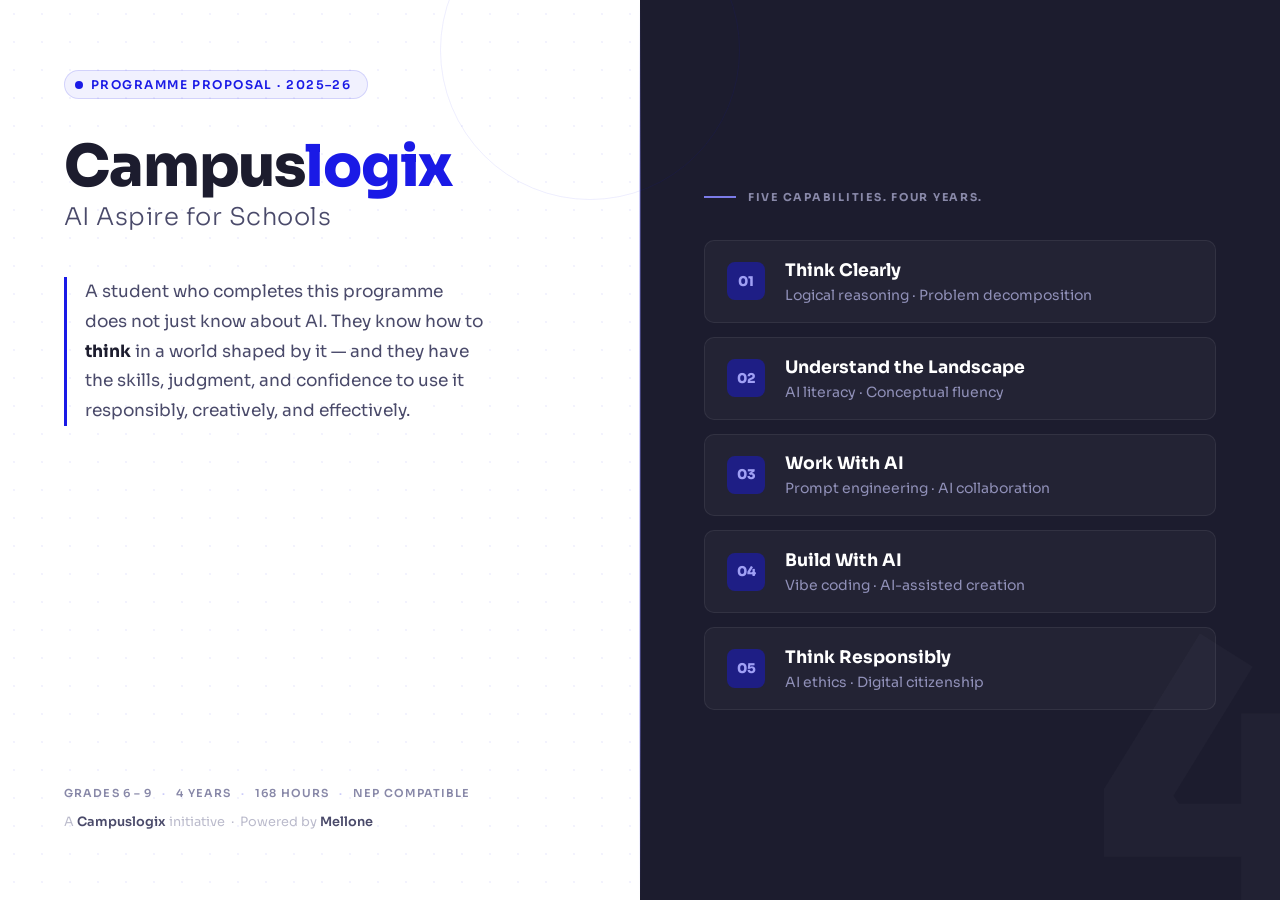
==== commit 7983a38c: "Remove slide counter and footer badges from all slides Co-Authored-By: Claude Sonnet 4.6 <noreply@an" ====
--- a/index.html
+++ b/index.html
@@ -3651,8 +3651,9 @@
 .slide{position:absolute!important;top:0!important;left:0!important;width:100%!important;height:100vh!important;min-height:unset!important;transform:translateY(100%);transition:transform 0.55s cubic-bezier(0.4,0,0.2,1)!important;will-change:transform;overflow:hidden}
 .slide.active{transform:translateY(0)!important}
 .slide.prev{transform:translateY(-100%)!important}
-/* hide nav-dots — clean look */
+/* hide nav-dots and slide badges — clean look */
 .nav-dots{display:none!important}
+.slide-badge{display:none!important}
 
 /* ═══════════════════════════════════════════════════════════════════════════
    MOBILE RESPONSIVE — ≤ 768px
